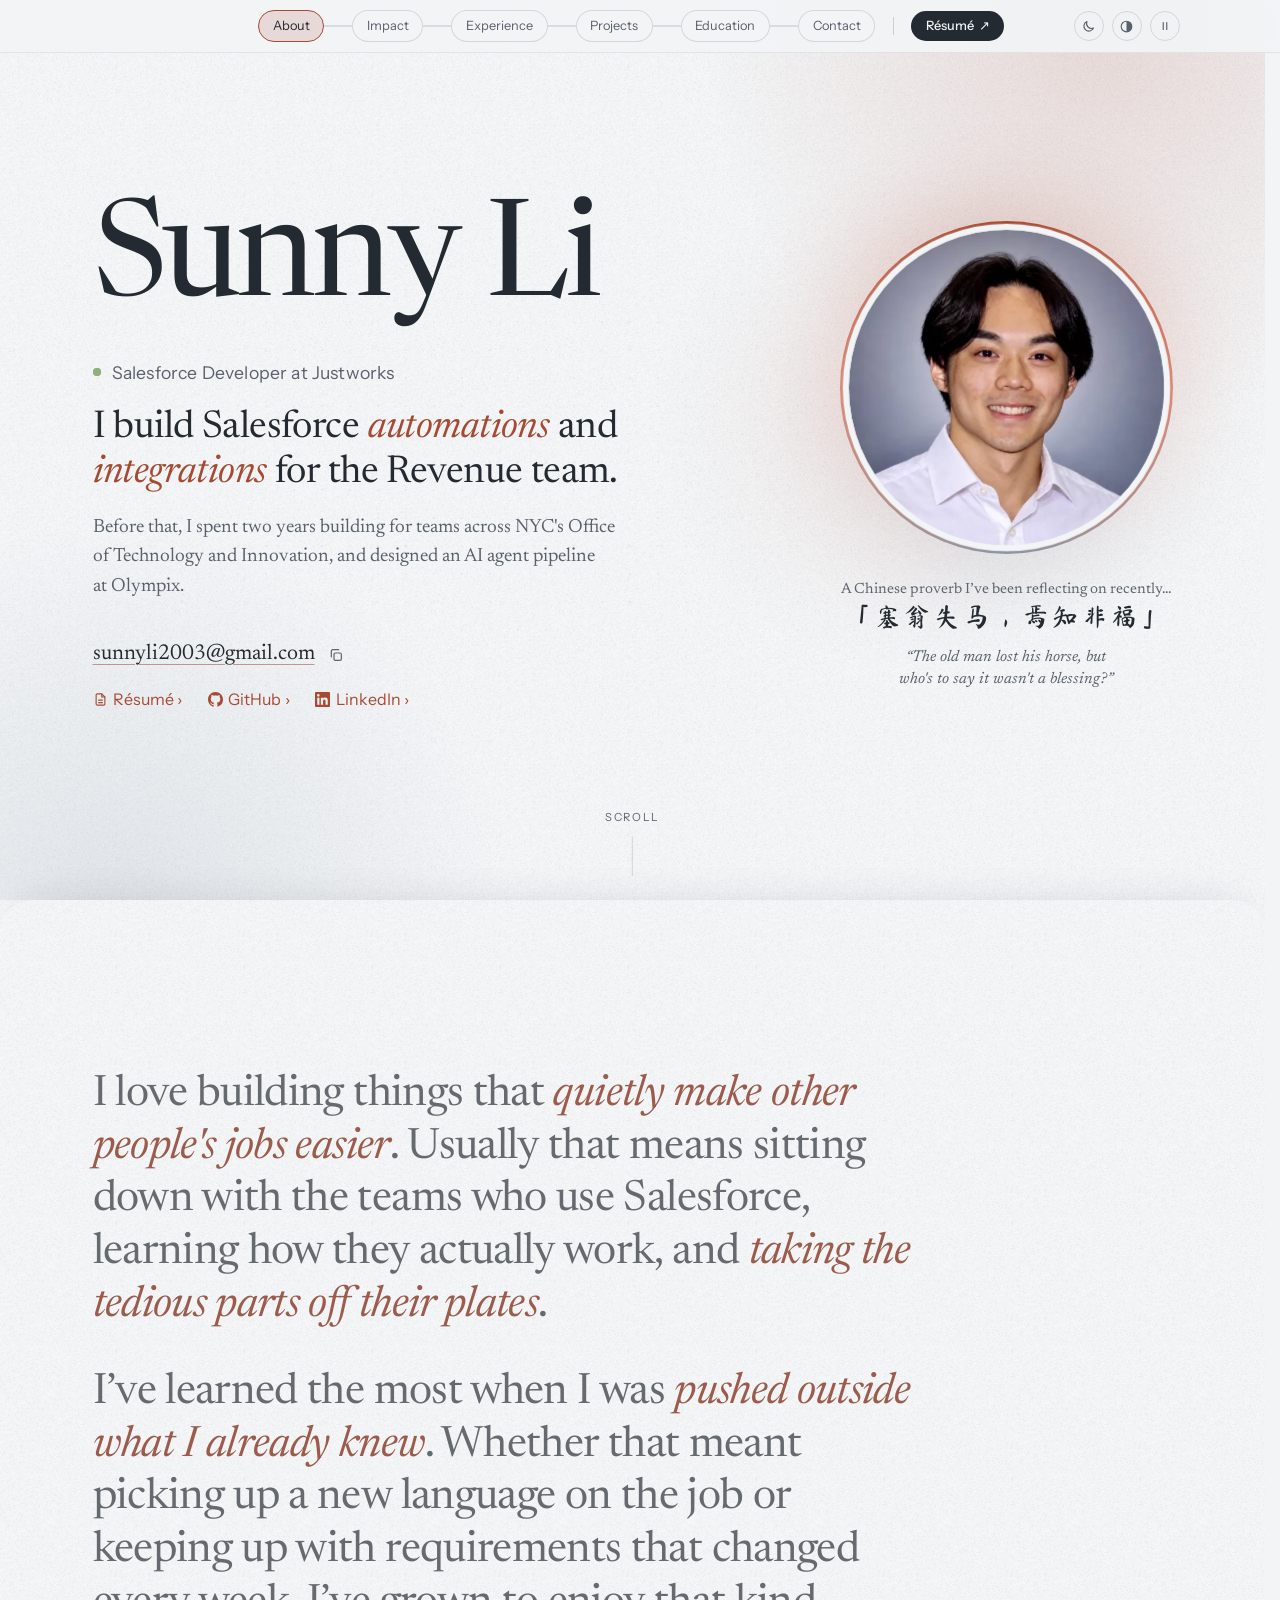
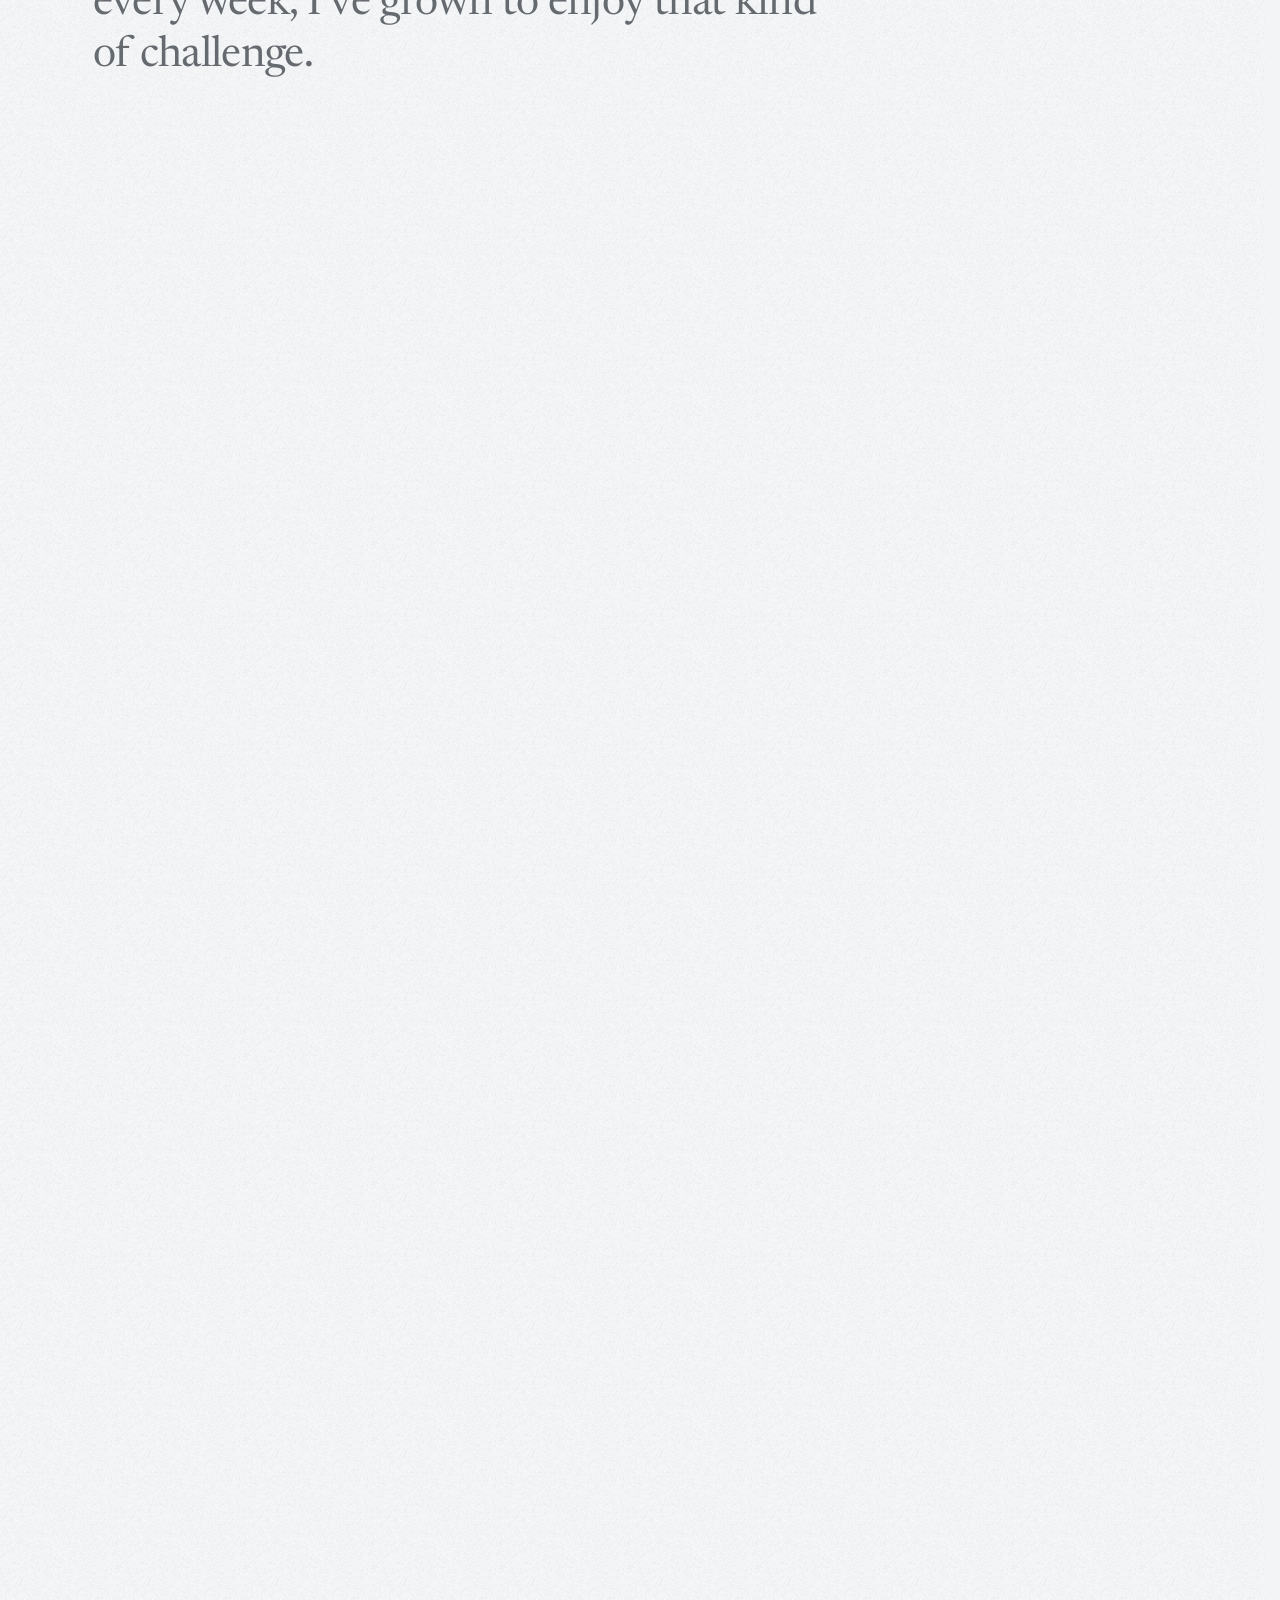
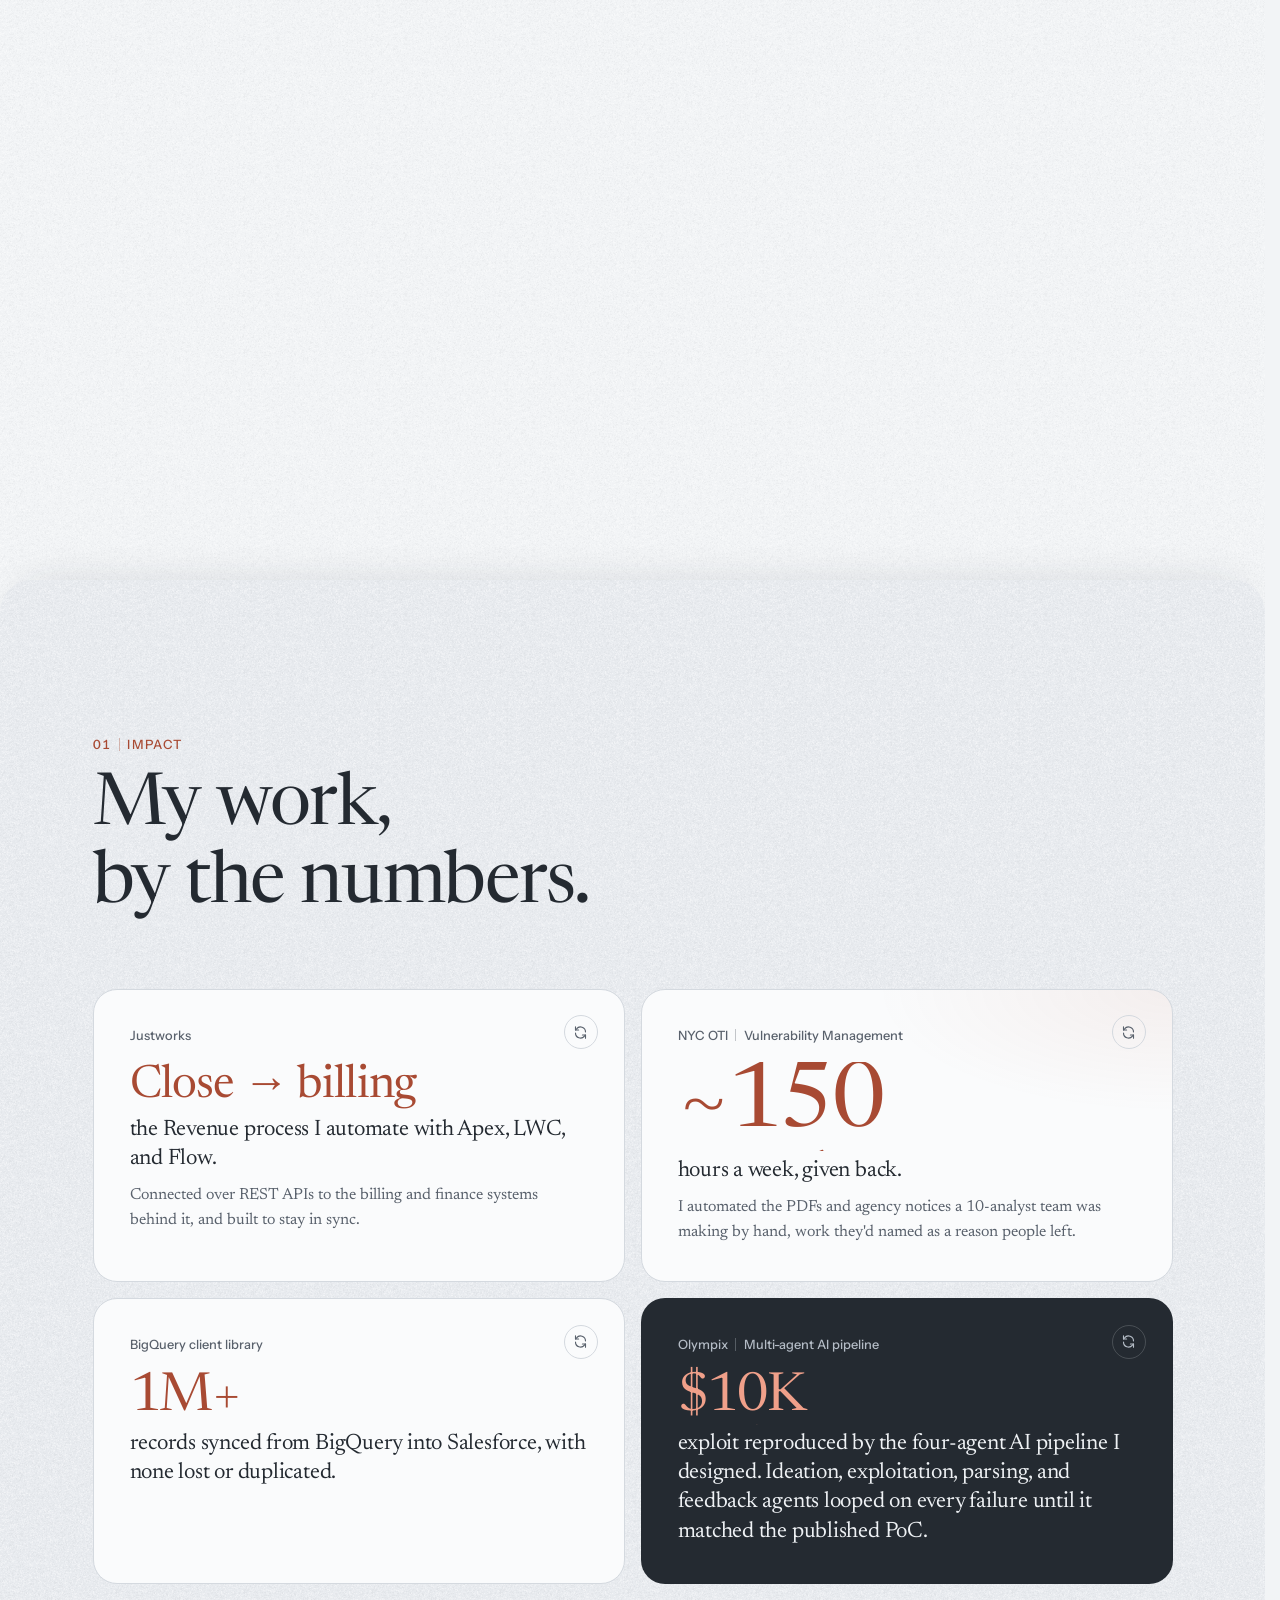
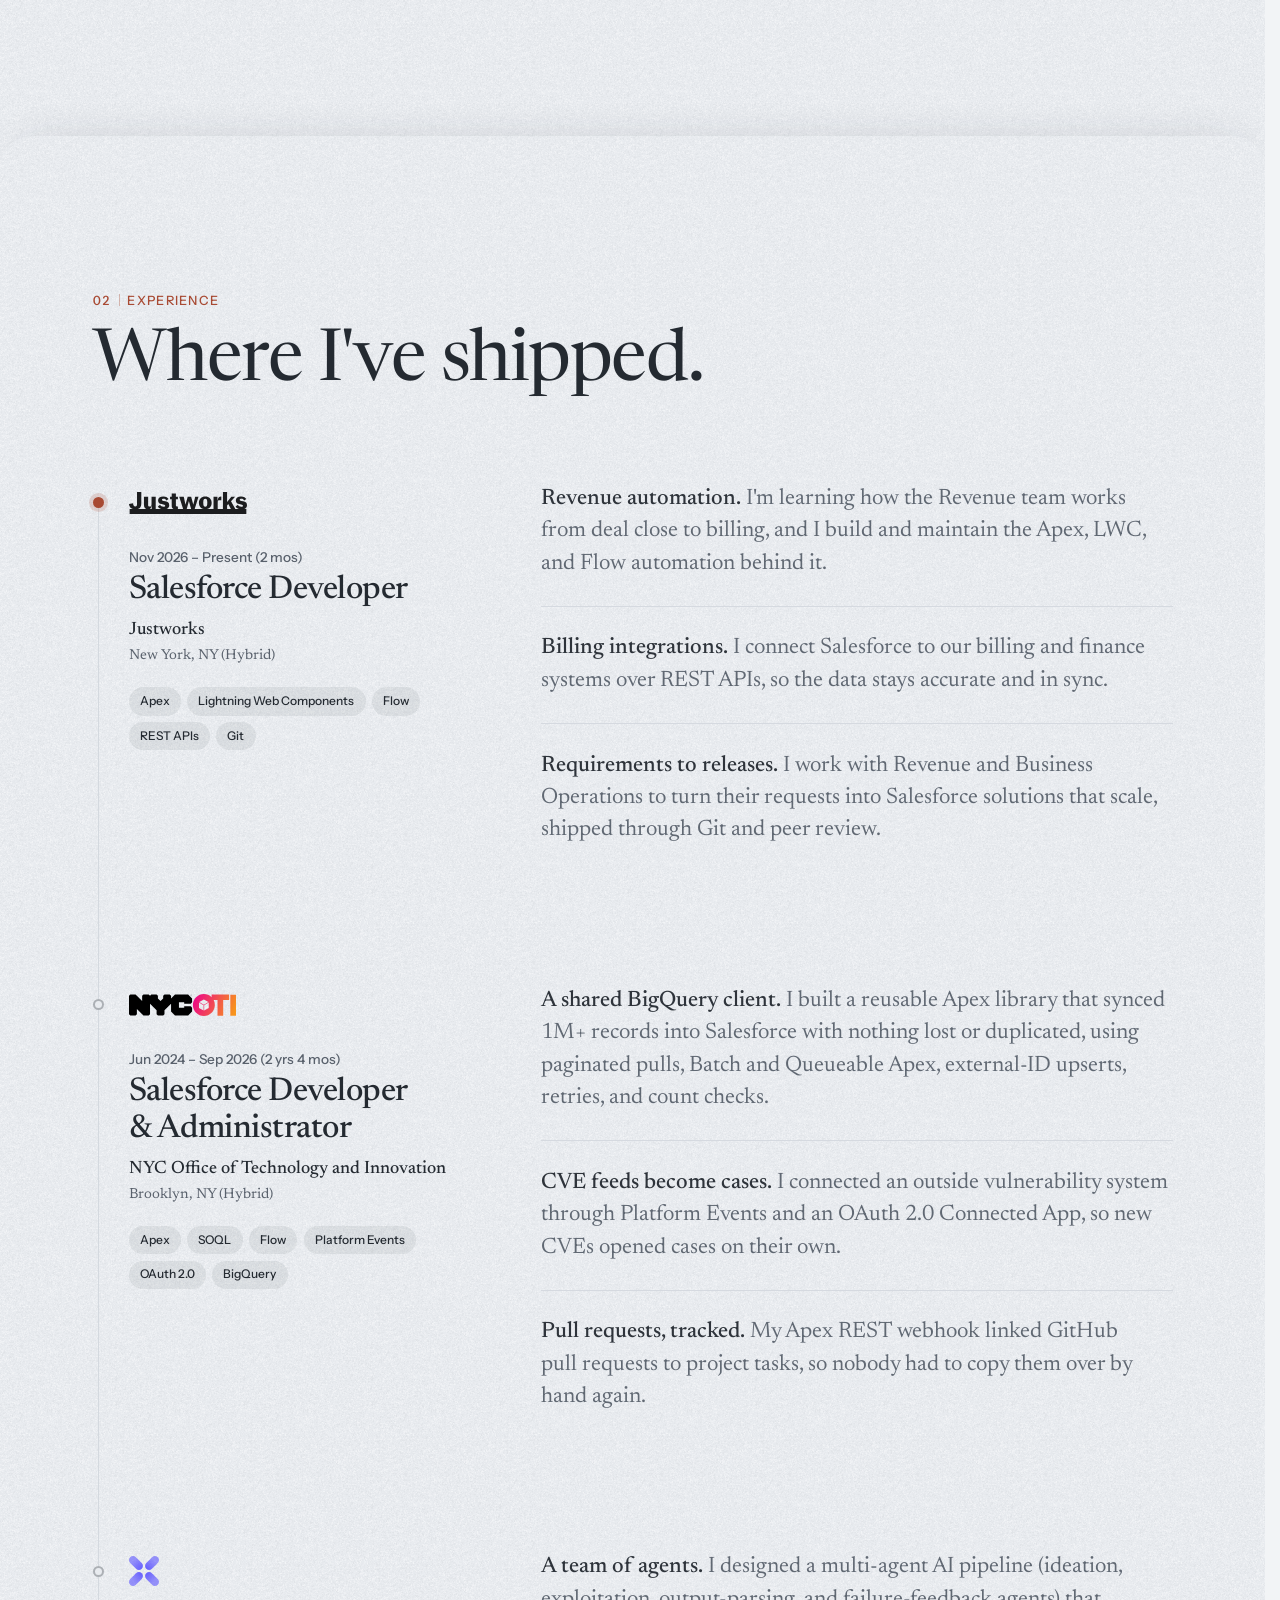
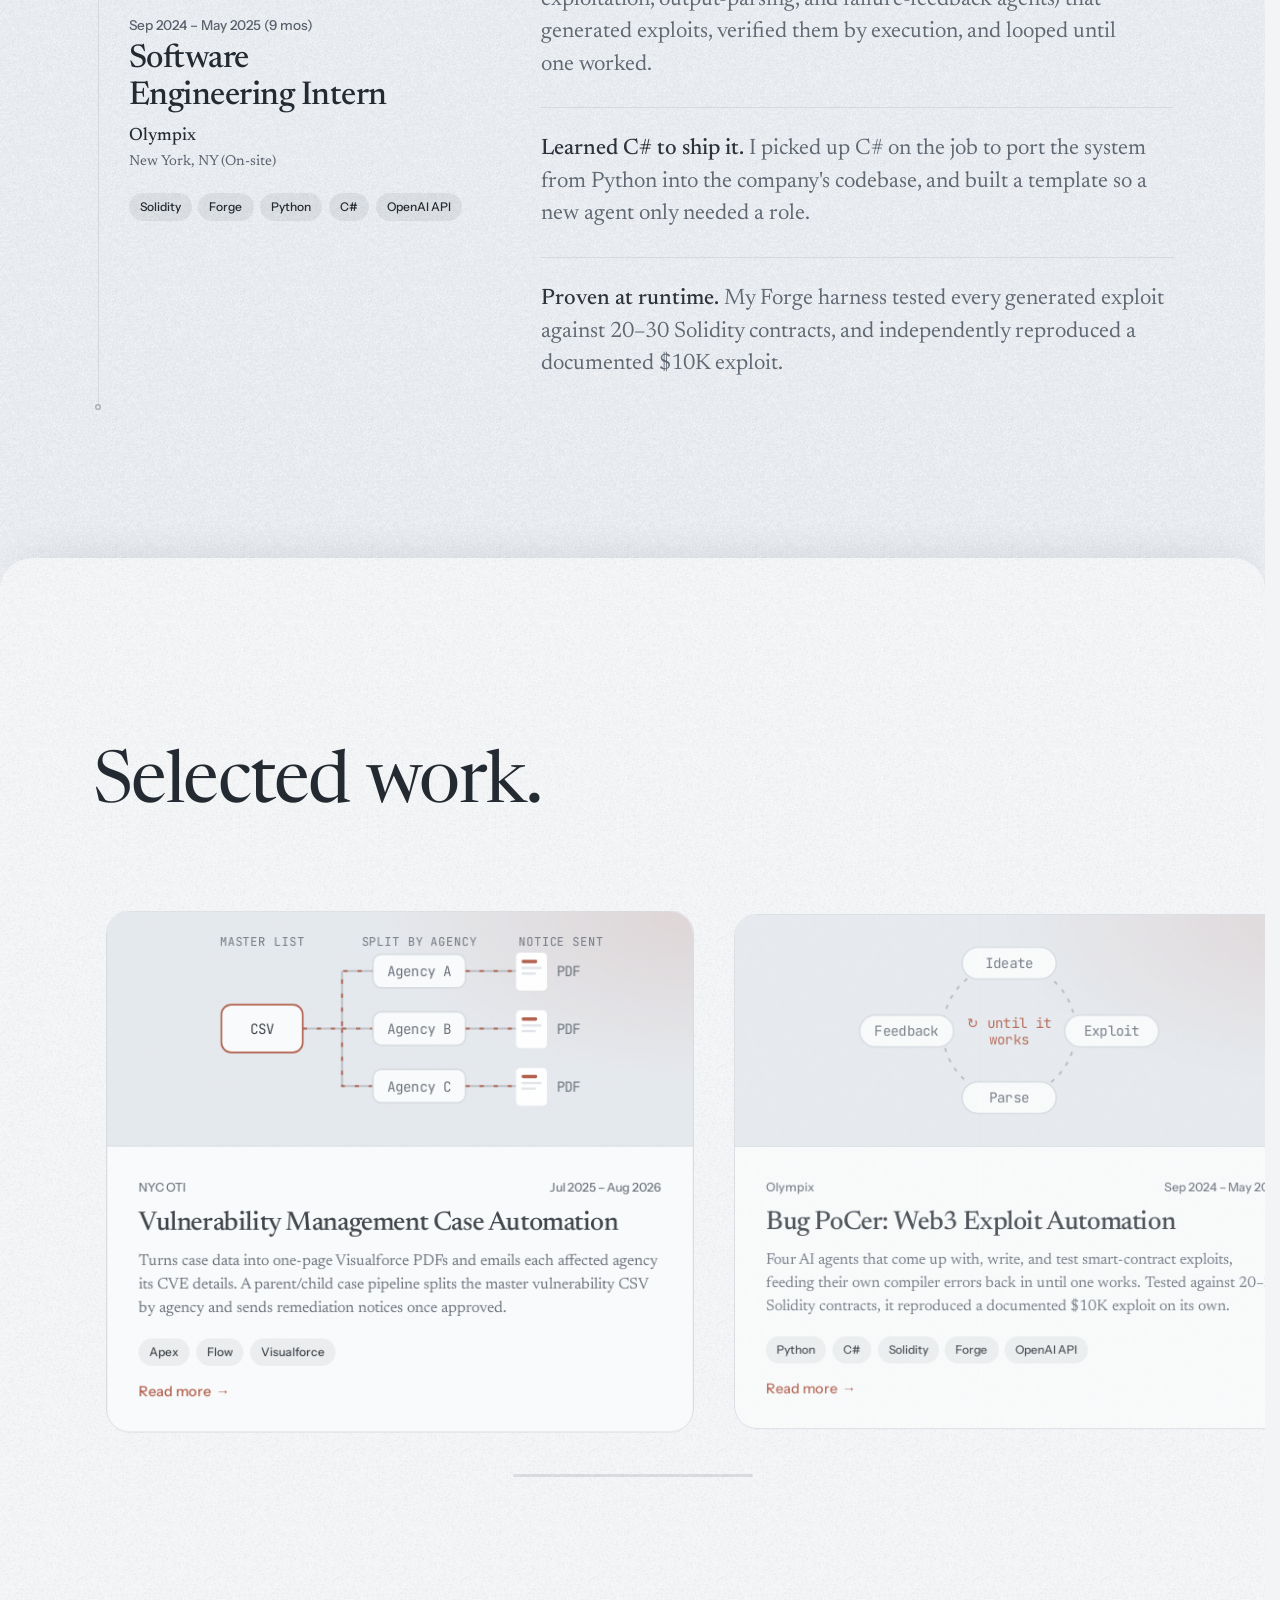
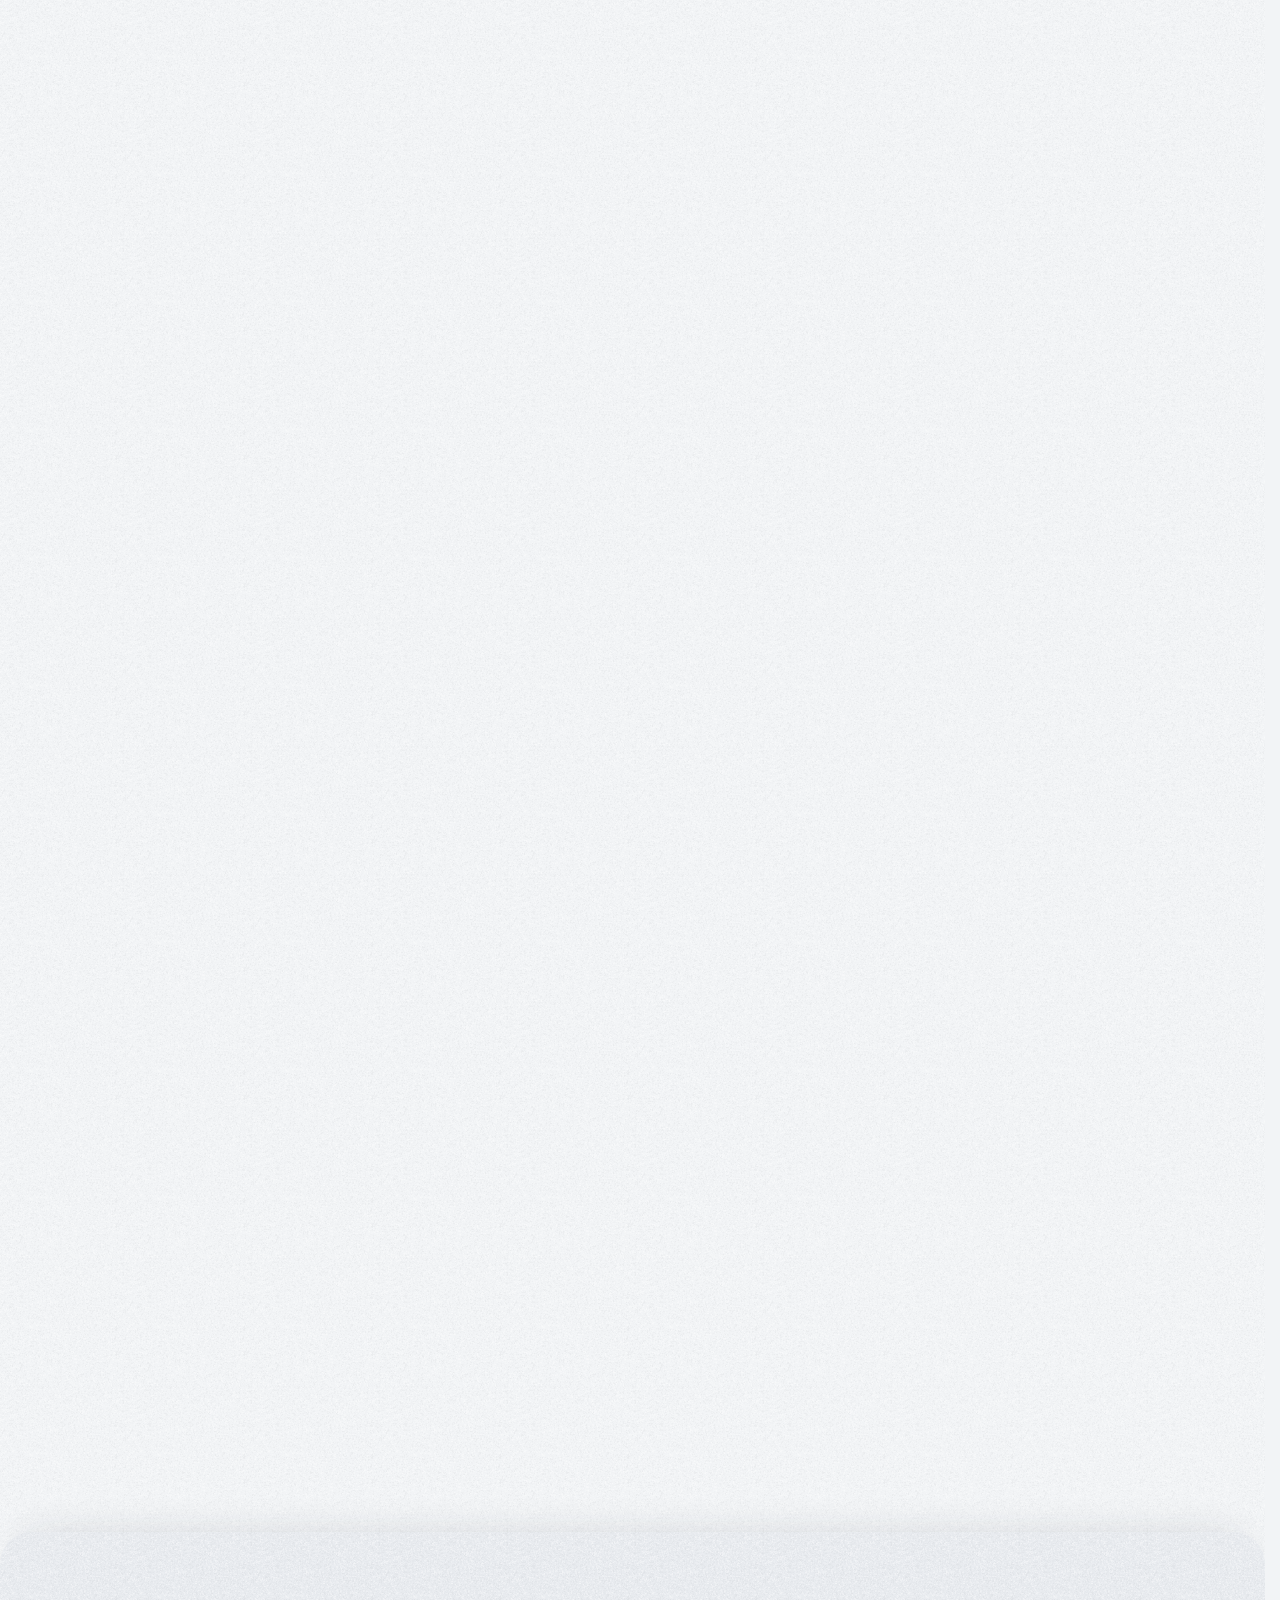
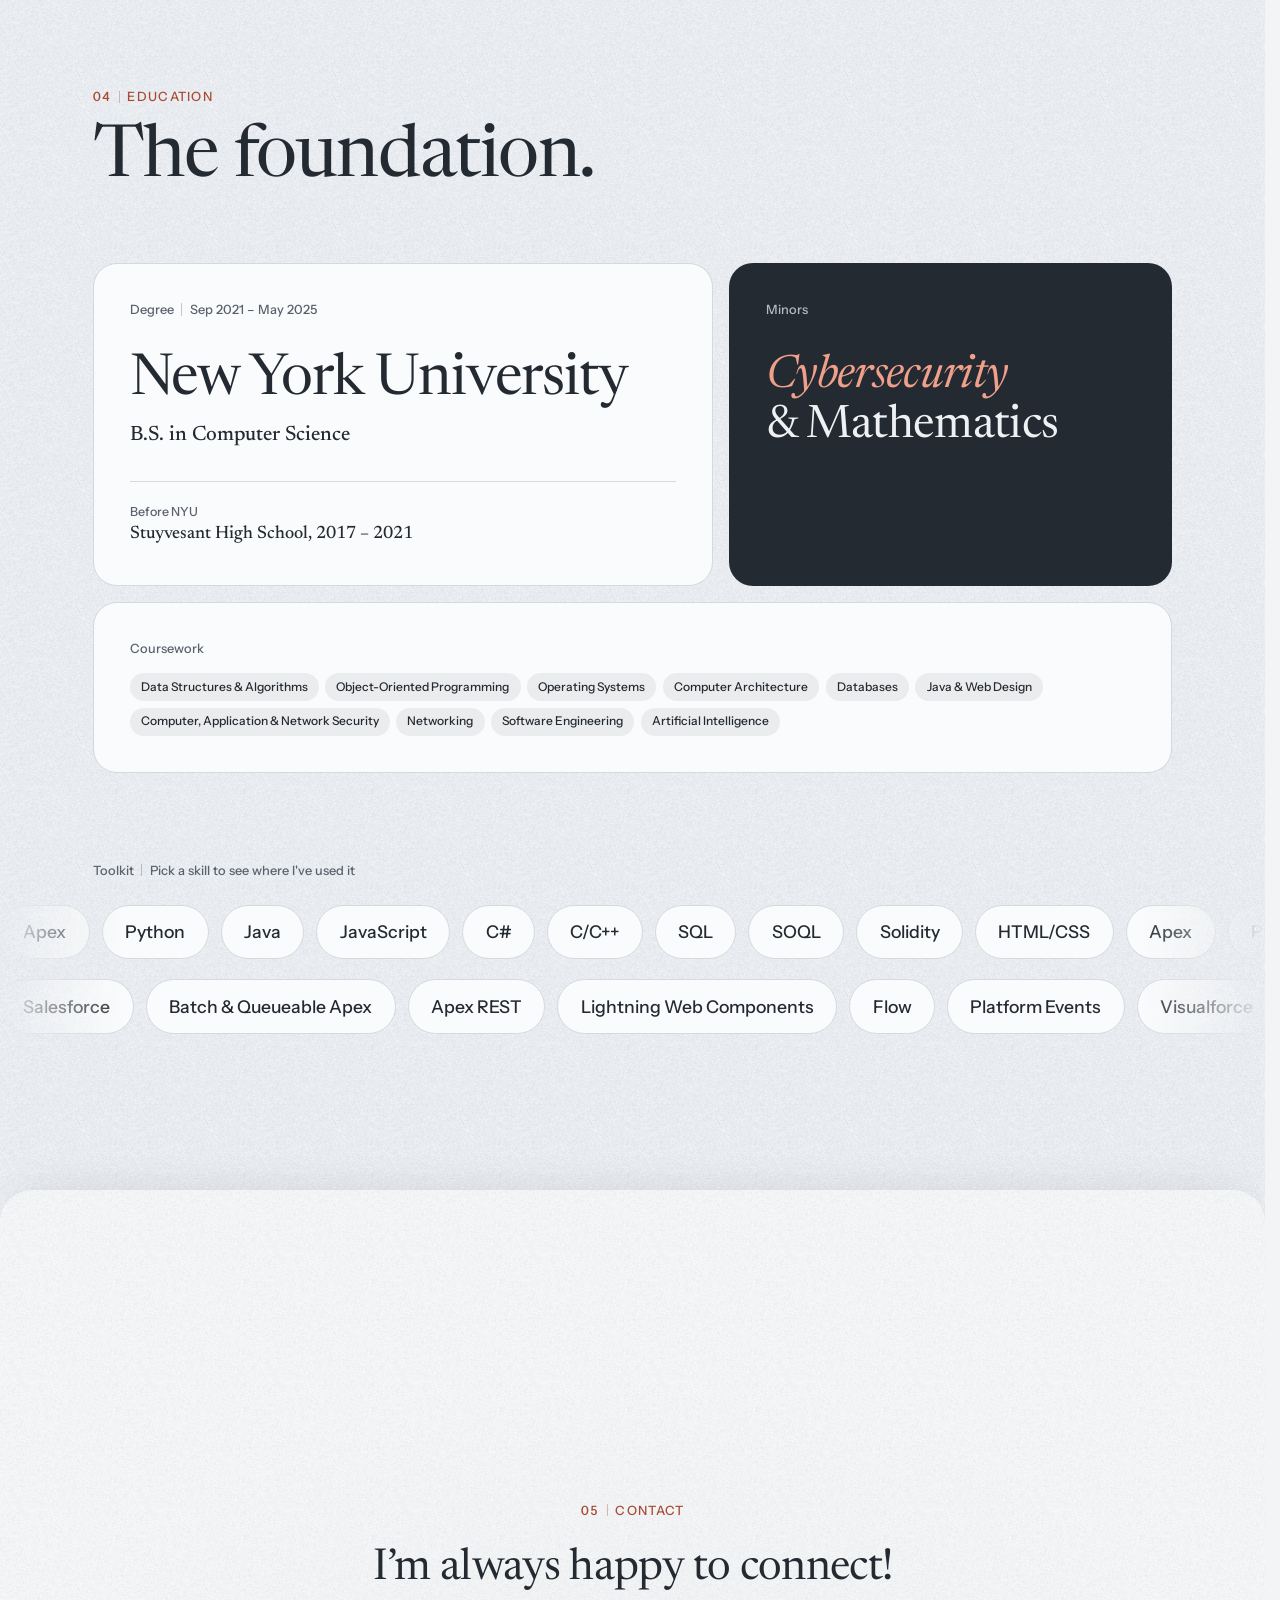
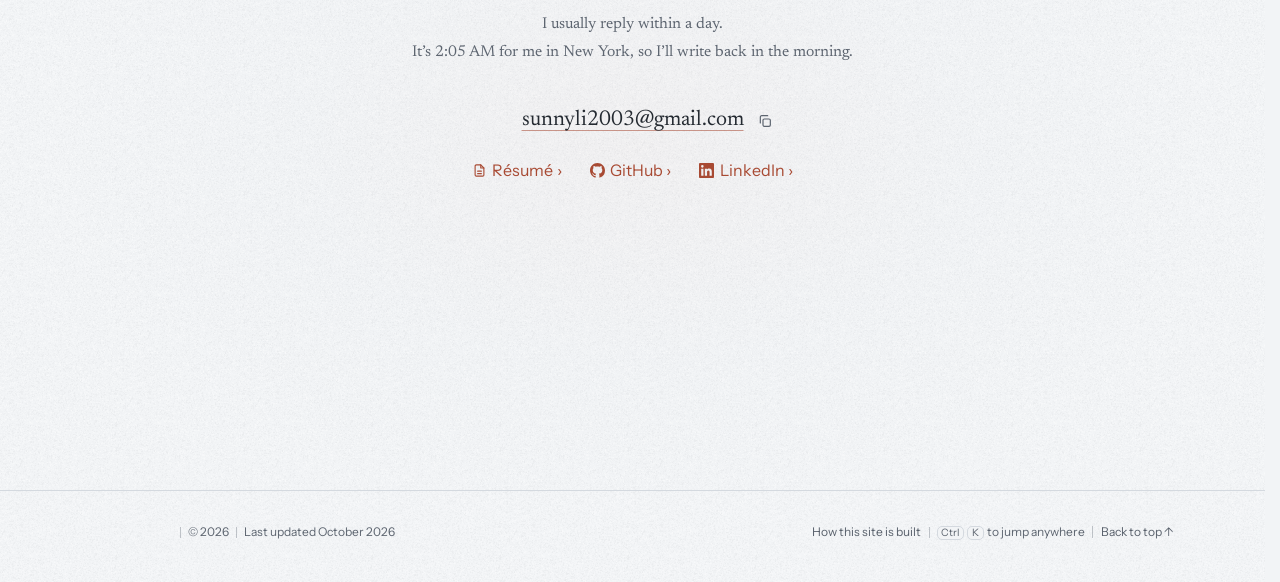
==== index.html @ 023e60c5 "Show my local time in Contact, paint every progress line as a dry-brush stroke, loop the swipeable p" ====
<!DOCTYPE html>
<html lang="en">
<head>
    <meta charset="UTF-8">
    <meta name="viewport" content="width=device-width, initial-scale=1.0, viewport-fit=cover">
    <title>Sunny Li — Salesforce Developer</title>
    <meta name="description" content="Sunny Li is a Salesforce Developer at Justworks in New York, building automations and integrations.">
    <link rel="canonical" href="https://sunnnnyli.github.io/">
    <meta property="og:type" content="website">
    <meta property="og:site_name" content="Sunny Li">
    <meta property="og:url" content="https://sunnnnyli.github.io/">
    <meta property="og:title" content="Sunny Li — Salesforce Developer">
    <meta property="og:description" content="I build Salesforce automations and integrations for the Revenue team at Justworks.">
    <meta property="og:image" content="https://sunnnnyli.github.io/assets/img/og-image.jpg">
    <meta property="og:image:width" content="1200">
    <meta property="og:image:height" content="630">
    <meta property="og:image:alt" content="Sunny Li, Salesforce Developer at Justworks">
    <meta name="twitter:card" content="summary_large_image">
    <meta name="theme-color" content="#1c1c1d">
    <script type="application/ld+json">
    {
        "@context": "https://schema.org",
        "@type": "Person",
        "name": "Sunny Li",
        "url": "https://sunnnnyli.github.io/",
        "image": "https://sunnnnyli.github.io/assets/img/profile.jpg",
        "jobTitle": "Salesforce Developer",
        "worksFor": { "@type": "Organization", "name": "Justworks", "url": "https://www.justworks.com" },
        "alumniOf": { "@type": "CollegeOrUniversity", "name": "New York University" },
        "email": "mailto:sunnyli2003@gmail.com",
        "sameAs": ["https://github.com/sunnnnyli", "https://www.linkedin.com/in/sunnyli2003"],
        "knowsAbout": ["Salesforce", "Apex", "Lightning Web Components", "Flow", "REST APIs", "Integrations"]
    }
    </script>
    <meta name="color-scheme" content="dark light">
    <link rel="icon" href="favicon.ico" sizes="32x32">
    <link rel="icon" href="assets/icons/favicon.svg" type="image/svg+xml" data-light="assets/icons/favicon-light.svg">
    <link rel="apple-touch-icon" href="apple-touch-icon.png">
    <link rel="manifest" href="site.webmanifest">
    <!-- The two fonts the first screen needs, fetched alongside the stylesheet instead of after it -->
    <link rel="preload" href="assets/fonts/newsreader-latin.woff2" as="font" type="font/woff2" crossorigin>
    <link rel="preload" href="assets/fonts/instrument-sans-latin.woff2" as="font" type="font/woff2" crossorigin>
    <!-- Runs before the first paint so the page never flashes the wrong theme. -->
    <script>
        // Theme: a saved choice wins, otherwise the visitor's system setting.
        (() => {
            let t = null;
            try { t = localStorage.getItem('theme'); } catch (e) {}
            if (t !== 'light' && t !== 'dark') t = matchMedia('(prefers-color-scheme: light)').matches ? 'light' : 'dark';
            document.documentElement.dataset.theme = t;
            document.querySelector('meta[name="color-scheme"]').content = t;
        })();
        // Contrast: a saved choice wins, otherwise the visitor's system setting.
        (() => {
            let c = null;
            try { c = localStorage.getItem('contrast'); } catch (e) {}
            if (c ? c === 'more' : matchMedia('(prefers-contrast: more)').matches) document.documentElement.classList.add('contrast');
        })();
        // Motion follows the visitor's OS setting unless they've picked otherwise with the nav toggle.
        (() => {
            let pref = null;
            try { pref = localStorage.getItem('motion'); } catch (e) {}
            const on = pref ? pref === 'on' : !matchMedia('(prefers-reduced-motion: reduce)').matches;
            if (on && 'IntersectionObserver' in window) {
                document.documentElement.classList.add('motion');
                // Back again in the same visit (from the résumé, say), the first screen is shown as it was left, without
                // its opening (see .again in styles.css). A reload plays it again.
                let again = false;
                try {
                    const nav = performance.getEntriesByType('navigation')[0];
                    again = sessionStorage.getItem('opened') === '1' && !(nav && nav.type === 'reload');
                } catch (e) {}
                if (again) {
                    document.documentElement.classList.add('again');
                } else {
                    // The first screen's text stays hidden until the script scrambles it to decode (see .intro in
                    // styles.css), or for three seconds at most, in case the script never runs
                    document.documentElement.classList.add('intro');
                    setTimeout(() => document.documentElement.classList.remove('intro'), 3000);
                }
            }
        })();
        // Lighter effects for the rest of the visit, once the portfolio has found this device struggling (see main.js)
        try { if (sessionStorage.getItem('lite') === '1') document.documentElement.classList.add('lite'); } catch (e) {}
    </script>
    <!-- Asks for the eased page transitions here, not only in styles.css: Chrome decides whether a page wants them before a stylesheet is always read (opened from disk, or on a busy machine), and then skips them -->
    <style>@view-transition { navigation: auto; types: page; }</style>
    <link rel="stylesheet" href="assets/css/styles.css">
    <script src="assets/js/ink.js" defer></script>
    <script src="assets/js/main.js" defer></script>
    <!-- Chrome and Edge start loading the résumé when a visitor hovers or presses a link to it, so it opens at once -->
    <script type="speculationrules">
        { "prerender": [{ "where": { "selector_matches": "a[href$='resume.html']" }, "eagerness": "moderate" }] }
    </script>
</head>
<body>
    <a class="skip-link" href="#main">Skip to content</a>
    <!-- What Safari on iPhone colors its top and bottom bars from (see .edge in styles.css) -->
    <div class="edge edge-top"></div>
    <div class="edge edge-bottom"></div>

    <header class="nav">
        <div class="container nav-inner">
            <!-- My signature, traced from a scan. The paths in the mask follow the pen, so with motion on it signs itself. -->
            <a class="nav-mark" href="#top"><span class="visually-hidden">Sunny Li</span>
                <svg class="sig" viewBox="0 0 611 263" aria-hidden="true">
                    <defs>
                        <mask id="sig-pen-top" maskUnits="userSpaceOnUse" x="0" y="0" width="611" height="263">
                            <path class="sig-pen" pathLength="1" d="m4 208l5 2 17-5 26-15 54-37 40-32 27-28 5 1 1-2 5-8 3-8 11-14 0-4 2-5 4-4 2 0 4-5 0-6 3-6 9-11 3-3 2 0 10-12-10 12 1 6-8 12-5 6-5 0-4 6-2 1-4 4-2 5 0 4-11 14-3 8-7 10 1 2-4 8-15 30-5 7-15 28-11 16-7 2 1 5-4 8-12 13 1-3-2-4 1-4 8-14 8-2-1-5 4-9-4 9 1 11-4 8 8 6 6 1 7-3 17-14 2 0 7-8 5-8-5 8-6 8 3 6 4 3 10-5 10-10 4 0 8-10-8 10 2 10 3 4 3 0 8-4 17-14 3 0 5 4-5 12 5-10-1-2 4 0 6-6 5-2-2 2 4 10 5 6 6 1 6-4 13-13 5-2 2-2-2 4 3 10-5 9 5-9-3-6 0-6 0 6 3 5 2 0 7-7 6-2-2 2 2 3-1 10 3 5 4 1 9-7 3 0 2-6 8-11-2-3 2 3-10 15 0 2 6 4 8-2 14-23-15 23 1 6-4 9 1 3-2 4-9 10-3-1-5 5-20 14-5 6-1 4 5 4 5 0 10-5 8-7 7-15-1-5 10-14 5 1 15-11 11-4"/>
                            <path class="sig-pen" pathLength="1" d="m468 167l4-5 19-14 8-4 7-2 52-59-6 6-8 12-22 24-18 19 0 3-2 4-46 48-1 5-15 13 15-14 9 0 20-11 16-4 10 2 10 8 16 8 11 2 30 0 6 2 5 4 17 2"/>
                            <path class="sig-pen" pathLength="1" d="m563 168l3 0 4 2 4-2"/>
                        </mask>
                    </defs>
                    <path class="sig-ink" mask="url(#sig-pen-top)" d="m237 3l-4 3-9 8-12 15-9 14-15 28-6 3 1 2-1 6-3 5-2 3-6 2 0 2-10 10-14 13-2 3-42 32-47 32-14 9-17 9-11 4-6 1-5-1-1 2 2 3 4 1 8-1 11-4 26-14 9-7 7-4 13-9 6-5 8-4 11-9 3-4 3-1 3-3 9-5 6-7 13-10 4-4 3-1 3-5 15-14 1-3 5-4-1 3-18 35-1 3-4 6-4 8-3 3-15 28-2 2-1-1 3-8-3-3-1 0-3 2-10 15-11 21-1 5 2 6 3 1 3-3 10-11 6 4 5 1 6-1 8-5 14-11 1 0 1 6 3 2 5 1 5-2 11-9 5-4 0 8 2 3 5 3 4-1 7-4 7-5 2-3 9-6 1 6-2 8 1 2 3 1 11-14 1-3 3-2 2 7 5 8 8 3 3-2 3-3 4-1 4-6 3-1 5-6 1 1-3 17 0 2 2 1 2 0 2-2 3-6 2-1 7-9 2 1-1 8 1 5 3 4 3 1 2 0 7-2 4-4 6 4 2 0 6-3-1 3-9 18-14 11-19 14-6 9 1 5 3 2 3 2 5-1 5-1 12-7 9-12 1-6 4-6 1-5 3-4 11-7 6-2 5-6 11-5-1-4-3 0-9 5-12 9-3 1-1 0 4-10 1-3 12-21 1-6-1-1-2-1-3 1-10 15-5 6-3 2-2 0-1-2 2-2 0-3 6-10-2-3-4 0-10 17-5 5-5 2-3-2 1-17-3-3-3 0-11 9 0-3 3-8-3-3-4 2-7 7-4 1-3 5-7 7-4 0-4-1-3-5-1-10-2-3-2-1-3 2-8 8-1-1-1-5-3-2-2 0-17 14-11 7-2 1-2-1 1-7 6-13-2-3-3-1-3 2-2 4-15 14-6 5-4 0-2-1 0-4 9-15-2-4-3-1-4 4-5 9-10 10-11 8-6 2-5 0-2-1-2-2 1-5 14-20 21-37 2-3 3-7 2-3 13-27 10-20 8-11 0-3 2 1 8-9 17-23 5-8 1-5 3-3 0-3 5-4 1-4-2-3zm-6 12l0 1 1 0zm-5 7l-5 3-1 3-6 7-1 5 7-6 5-7 1-5zm-14 18l-1 3 1-1zm-7 12l-4 7-1 3 3-3 3-6zm353 29l-4 0-9 10-30 38-16 12-10 6-13 9-10 8-2 3 1 2 1 1 2 0 3-2 1-3 5-2 1-2 8-4 6-6 4-2 3-3 1 0 1 2-37 39-20 19-7 10 0 2 2 2 1 0 3-1 18-12 3-1 2-2 16-7 10-4 10-2 6 2 3 1 2 4 8 5 13 6 14 1 24 1 6-1 4 2 1 3 2 1 9 3 11-1 3-1-1-2-3-1-3-1-5-2-4 0-5 1-1-2-8-3-31-3-16-3-11-7-8-7-9-2-12 1-20 9-7 4-5 2 12-14 2-1 6-7 4-3 3-4 2-2 3-5 7-5 21-27 16-16 4-2 3-5 8-10 7-12 4-3 0-3zm-15 20l1 1 0-1zm32 63l-4 1-7 0-2 2 0 2 10 7 1 0 3-3-2-3 3-2 0-3zm-457 23l-10 15 0 4 1 0 7-8zm197 41l-2 3-3 3-3 1-2 3-9 5-3 4-4 2-1 6 2 0 6 0 5-2 5-4 4-5 4-7 3-9z"/>
                </svg>
                <span class="nav-name" aria-hidden="true">Sunny Li</span>
            </a>
            <nav class="nav-links" id="nav-links" aria-label="Primary">
                <div class="nav-steps">
                    <span class="nav-track" aria-hidden="true"><span></span></span>
                    <ul>
                        <li style="--i:0"><a href="#top">About</a></li>
                        <li style="--i:1"><a href="#impact">Impact</a></li>
                        <li style="--i:2"><a href="#experience">Experience</a></li>
                        <li style="--i:3"><a href="#projects">Projects</a></li>
                        <li style="--i:4"><a href="#education">Education</a></li>
                        <li style="--i:5"><a href="#contact">Contact</a></li>
                    </ul>
                </div>
                <span class="nav-divider" aria-hidden="true"></span>
                <a class="nav-resume" href="resume.html">Résumé <span aria-hidden="true">↗</span></a>
            </nav>
            <div class="nav-right">
                <button class="theme-btn" type="button" aria-label="Switch theme" title="Switch theme">
                    <svg class="i-theme" viewBox="0 0 24 24" aria-hidden="true"><circle class="sun-core" cx="12" cy="12" r="4"/><path class="sun-rays" d="M12 2.5v2M12 19.5v2M4.6 4.6l1.4 1.4M18 18l1.4 1.4M2.5 12h2M19.5 12h2M4.6 19.4L6 18M18 6l1.4-1.4"/><path class="moon" d="M20 14.5A8 8 0 0 1 9.5 4a8 8 0 1 0 10.5 10.5z"/></svg>
                </button>
                <button class="contrast-btn" type="button" aria-pressed="false" title="More contrast">
                    <svg viewBox="0 0 24 24" aria-hidden="true"><circle cx="12" cy="12" r="8.5"/><path class="i-half" d="M12 3.5a8.5 8.5 0 0 1 0 17z"/></svg>
                    <span class="visually-hidden">More contrast</span>
                </button>
                <button class="motion-btn" type="button" aria-pressed="false" title="Reduce motion">
                    <svg class="i-pause" viewBox="0 0 24 24" aria-hidden="true"><path d="M9 6v12M15 6v12"/></svg>
                    <svg class="i-play" viewBox="0 0 24 24" aria-hidden="true"><path d="M8 5.5v13l10.5-6.5z"/></svg>
                    <span class="visually-hidden">Reduce motion</span>
                </button>
                <a class="pill pill-blue pill-sm nav-resume-sm" href="resume.html">Résumé</a>
                <button class="menu-btn" type="button" aria-label="Open menu" aria-expanded="false" aria-controls="nav-links"><span></span><span></span></button>
            </div>
        </div>
        <div class="nav-progress" aria-hidden="true"><span></span></div>
    </header>

    <main id="main">
        <!-- ============ Hero ============ -->
        <section class="hero" id="top" data-scene>
            <div class="hero-sticky">
                <div class="aurora" aria-hidden="true"><span></span><span></span><span></span></div>
                <div class="dot-grid" aria-hidden="true"></div>

                <div class="container hero-layout">
                    <div class="hero-copy">
                        <h1 class="hero-title" data-split>Sunny Li</h1>
                        <p class="hero-role load" style="--d:.38s"><span class="live-dot" aria-hidden="true"></span><span>Salesforce Developer at Justworks</span></p>
                        <p class="hero-sub load" style="--d:.48s">I build Salesforce <span class="grad-text">automations</span> and <span class="grad-text">integrations</span> for the Revenue team.</p>
                        <p class="hero-lede load" style="--d:.58s">Before that, I spent two years building for teams across NYC's Office of Technology and Innovation, and designed an AI agent pipeline at Olympix.</p>
                        <div class="hero-actions load" style="--d:.68s">
                            <span class="email-group">
                                <a class="email-link" href="mailto:sunnyli2003@gmail.com">sunnyli2003@gmail.com</a>
                                <button class="copy-btn" type="button" data-copy="sunnyli2003@gmail.com" aria-label="Copy email address" title="Copy email address">
                                    <svg class="i-copy" viewBox="0 0 24 24" aria-hidden="true"><rect x="9" y="9" width="11" height="11" rx="2"/><path d="M5 15V6a2 2 0 0 1 2-2h9"/></svg>
                                    <svg class="i-check" viewBox="0 0 24 24" aria-hidden="true"><path d="M5 12.5l4.5 4.5L19 7.5"/></svg>
                                    <span class="copy-label">Copy</span>
                                </button>
                                <span class="visually-hidden copy-status" aria-live="polite"></span>
                            </span>
                            <a class="link" href="resume.html"><svg class="lk-ic lk-stroke" viewBox="0 0 24 24" aria-hidden="true"><path d="M14 3H7a2 2 0 0 0-2 2v14a2 2 0 0 0 2 2h10a2 2 0 0 0 2-2V8z"/><path d="M14 3v5h5M9 13h6M9 17h6"/></svg><span class="lk-t">Résumé</span> <span class="chev" aria-hidden="true">›</span></a>
                            <a class="link" href="https://github.com/sunnnnyli" target="_blank" rel="noopener"><svg class="lk-ic" viewBox="0 0 16 16" aria-hidden="true"><path d="M8 0C3.58 0 0 3.58 0 8c0 3.54 2.29 6.53 5.47 7.59.4.07.55-.17.55-.38 0-.19-.01-.82-.01-1.49-2.01.37-2.53-.49-2.69-.94-.09-.23-.48-.94-.82-1.13-.28-.15-.68-.52-.01-.53.63-.01 1.08.58 1.23.82.72 1.21 1.87.87 2.33.66.07-.52.28-.87.51-1.07-1.78-.2-3.64-.89-3.64-3.95 0-.87.31-1.59.82-2.15-.08-.2-.36-1.02.08-2.12 0 0 .67-.21 2.2.82.64-.18 1.32-.27 2-.27.68 0 1.36.09 2 .27 1.53-1.04 2.2-.82 2.2-.82.44 1.1.16 1.92.08 2.12.51.56.82 1.27.82 2.15 0 3.07-1.87 3.75-3.65 3.95.29.25.54.73.54 1.48 0 1.07-.01 1.93-.01 2.2 0 .21.15.46.55.38A8.01 8.01 0 0 0 16 8c0-4.42-3.58-8-8-8z"/></svg><span class="lk-t">GitHub</span> <span class="chev" aria-hidden="true">›</span></a>
                            <a class="link" href="https://www.linkedin.com/in/sunnyli2003" target="_blank" rel="noopener"><svg class="lk-ic" viewBox="0 0 24 24" aria-hidden="true"><path d="M20.45 20.45h-3.55v-5.57c0-1.33-.03-3.04-1.85-3.04-1.85 0-2.14 1.45-2.14 2.94v5.67H9.35V9h3.41v1.56h.05c.48-.9 1.64-1.85 3.37-1.85 3.6 0 4.27 2.37 4.27 5.46v6.28zM5.34 7.43a2.06 2.06 0 1 1 0-4.13 2.06 2.06 0 0 1 0 4.13zM7.12 20.45H3.56V9h3.56v11.45zM22.22 0H1.77C.79 0 0 .77 0 1.73v20.54C0 23.23.79 24 1.77 24h20.45c.98 0 1.78-.77 1.78-1.73V1.73C24 .77 23.2 0 22.22 0z"/></svg><span class="lk-t">LinkedIn</span> <span class="chev" aria-hidden="true">›</span></a>
                        </div>
                    </div>

                    <div class="hero-photo-wrap">
                        <figure class="hero-photo">
                            <span class="photo-glow" aria-hidden="true"></span>
                            <span class="photo-coin">
                                <span class="photo-ring" aria-hidden="true"></span>
                                <span class="photo-inner">
                                    <!-- Phones show the photo at 84px, desktops at up to 336px; each picks the smallest file that stays sharp. -->
                                    <picture>
                                        <source type="image/webp"
                                                srcset="assets/img/profile-160.webp 160w, assets/img/profile-320.webp 320w, assets/img/profile-480.webp 480w, assets/img/profile.webp 640w"
                                                sizes="(max-width: 960px) 84px, (max-width: 1292px) 26vw, 336px">
                                        <img class="photo-img" src="assets/img/profile.jpg"
                                             srcset="assets/img/profile-160.jpg 160w, assets/img/profile-320.jpg 320w, assets/img/profile-480.jpg 480w, assets/img/profile.jpg 640w"
                                             sizes="(max-width: 960px) 84px, (max-width: 1292px) 26vw, 336px"
                                             alt="Portrait of Sunny Li" width="640" height="640" fetchpriority="high">
                                    </picture>
                                </span>
                            </span>
                        </figure>
                        <!-- A Chinese proverb I like, credited as one: a loss can turn out to be a blessing in disguise.
                             Hovering over the characters (or tapping them on a phone) shows the pinyin above each one. -->
                        <figure class="hero-quote load" style="--d:.85s">
                            <figcaption class="quote-lead">A Chinese proverb I’ve been reflecting on recently...</figcaption>
                            <blockquote>
                                <p class="quote-zh" lang="zh-Hans" tabindex="0"><span class="py-line" aria-hidden="true">sài wēng shī m<span class="caron">a</span>, yān zhī fēi fú</span>「<span class="zh-ch">塞<span class="py" aria-hidden="true">sài</span></span><span class="zh-ch">翁<span class="py" aria-hidden="true">wēng</span></span><span class="zh-ch">失<span class="py" aria-hidden="true">shī</span></span><span class="zh-ch">马<span class="py" aria-hidden="true">m<span class="caron">a</span></span></span>，<span class="zh-ch">焉<span class="py" aria-hidden="true">yān</span></span><span class="zh-ch">知<span class="py" aria-hidden="true">zhī</span></span><span class="zh-ch">非<span class="py" aria-hidden="true">fēi</span></span><span class="zh-ch">福<span class="py" aria-hidden="true">fú</span></span>」</p>
                                <p class="quote-en">“The old man lost his horse, but who's to say it wasn't a blessing?”</p>
                            </blockquote>
                        </figure>
                    </div>
                </div>

                <a class="scroll-cue" href="#story" aria-label="Scroll to continue">Scroll<i></i></a>
            </div>
        </section>

        <!-- ============ Story ============ -->
        <section class="story rise" id="story" data-scene aria-label="Introduction">
            <div class="story-sticky">
                <div class="container">
                    <div class="story-text" data-words>
                        <p>I love building things that <span class="hl">quietly make other people's jobs easier</span>.
                        Usually that means sitting down with the teams who use Salesforce, learning how they actually work,
                        and <span class="hl">taking the tedious parts off their plates</span>.</p>
                        <p>I’ve learned the most when I was <span class="hl">pushed outside what I already knew</span>. Whether that
                        meant picking up a new language on the job or keeping up with requirements that changed every week,
                        I’ve grown to enjoy that kind of challenge.</p>
                    </div>
                </div>
            </div>
        </section>

        <!-- ============ Impact ============ -->
        <section class="light section rise holds" id="impact" aria-labelledby="impact-title">
            <div class="hold">
                <div class="container">
                    <p class="eyebrow grad-text rv"><span class="eyebrow-num">01</span><span class="sep"><span class="visually-hidden">, </span></span>Impact</p>
                    <h2 class="headline rv" id="impact-title" style="--d:.08s">My work, <br>by the numbers.</h2>

                    <div class="bento">
                        <article class="tile tile-span2 spot rv-scale" data-turn>
                            <p class="tile-label">Justworks</p>
                            <div class="tile-faces">
                                <div class="tile-face">
                                    <p class="num num-phrase grad-text">Close → billing</p>
                                    <p class="unit">the Revenue process I automate with Apex, LWC, and Flow.</p>
                                    <p class="tile-copy">Connected over REST APIs to the billing and finance systems behind it, and built to stay in sync.</p>
                                </div>
                                <div class="tile-face tile-story">
                                    <p class="tile-story-kicker">How it adds up</p>
                                    <p class="tile-story-text">I work with the Revenue and Business Operations teams to turn how they really work into Salesforce automation, shipped through Git with every change peer-reviewed.</p>
                                </div>
                            </div>
                            <button class="tile-turn" type="button" aria-pressed="false"><svg viewBox="0 0 24 24" aria-hidden="true"><path d="M20 11a8 8 0 0 0-14.3-4.9L4 8"/><path d="M4 3v5h5"/><path d="M4 13a8 8 0 0 0 14.3 4.9L20 16"/><path d="M20 21v-5h-5"/></svg><span class="visually-hidden">How it adds up</span></button>
                        </article>
                        <article class="tile tile-xl spot rv-scale" style="--d:.08s" data-turn>
                            <p class="tile-label">NYC OTI<span class="sep"><span class="visually-hidden">, </span></span>Vulnerability Management</p>
                            <div class="tile-faces">
                                <div class="tile-face">
                                    <p class="num grad-text" data-count="150" data-prefix="~">~150</p>
                                    <p class="unit">hours a week, given back.</p>
                                    <p class="tile-copy">I automated the PDFs and agency notices a 10-analyst team was making by hand, work they'd named as a reason people left.</p>
                                </div>
                                <div class="tile-face tile-story">
                                    <p class="tile-story-kicker">How it adds up</p>
                                    <p class="tile-story-text">Each of the 10 analysts spent about 15 hours a week making PDF notices and emailing agencies by hand. Now each case does it on its own.</p>
                                </div>
                            </div>
                            <button class="tile-turn" type="button" aria-pressed="false"><svg viewBox="0 0 24 24" aria-hidden="true"><path d="M20 11a8 8 0 0 0-14.3-4.9L4 8"/><path d="M4 3v5h5"/><path d="M4 13a8 8 0 0 0 14.3 4.9L20 16"/><path d="M20 21v-5h-5"/></svg><span class="visually-hidden">How it adds up</span></button>
                        </article>
                        <article class="tile tile-span2 spot rv-scale" style="--d:.08s" data-turn>
                            <p class="tile-label">BigQuery client library</p>
                            <div class="tile-faces">
                                <div class="tile-face">
                                    <p class="num grad-text" data-count="1" data-suffix="M+">1M+</p>
                                    <p class="unit">records synced from BigQuery into Salesforce, with none lost or duplicated.</p>
                                </div>
                                <div class="tile-face tile-story">
                                    <p class="tile-story-kicker">How it adds up</p>
                                    <p class="tile-story-text">Paginated pulls, Batch and Queueable Apex, external-ID upserts, and error logging with retry, checked by a count at the end, so every record lands exactly once.</p>
                                </div>
                            </div>
                            <button class="tile-turn" type="button" aria-pressed="false"><svg viewBox="0 0 24 24" aria-hidden="true"><path d="M20 11a8 8 0 0 0-14.3-4.9L4 8"/><path d="M4 3v5h5"/><path d="M4 13a8 8 0 0 0 14.3 4.9L20 16"/><path d="M20 21v-5h-5"/></svg><span class="visually-hidden">How it adds up</span></button>
                        </article>
                        <article class="tile tile-span2 tile-dark spot rv-scale" style="--d:.16s" data-turn>
                            <p class="tile-label">Olympix<span class="sep"><span class="visually-hidden">, </span></span>Multi-agent AI pipeline</p>
                            <div class="tile-faces">
                                <div class="tile-face">
                                    <p class="num grad-text" data-count="10" data-prefix="$" data-suffix="K">$10K</p>
                                    <p class="unit">exploit reproduced by the four-agent AI pipeline I designed. Ideation, exploitation, parsing, and feedback agents looped on every failure until it matched the published PoC.</p>
                                </div>
                                <div class="tile-face tile-story">
                                    <p class="tile-story-kicker">How it adds up</p>
                                    <p class="tile-story-text">My harness ran each generated exploit against 20 to 30 Solidity contracts, and the pipeline independently reproduced a documented $10K exploit, matching its published PoC.</p>
                                </div>
                            </div>
                            <button class="tile-turn" type="button" aria-pressed="false"><svg viewBox="0 0 24 24" aria-hidden="true"><path d="M20 11a8 8 0 0 0-14.3-4.9L4 8"/><path d="M4 3v5h5"/><path d="M4 13a8 8 0 0 0 14.3 4.9L20 16"/><path d="M20 21v-5h-5"/></svg><span class="visually-hidden">How it adds up</span></button>
                        </article>
                    </div>
                </div>
            </div>
        </section>

        <!-- ============ Experience ============ -->
        <section class="light section rise holds" id="experience" aria-labelledby="experience-title">
            <div class="hold">
                <div class="container">
                    <p class="eyebrow grad-text rv"><span class="eyebrow-num">02</span><span class="sep"><span class="visually-hidden">, </span></span>Experience</p>
                    <h2 class="headline rv" id="experience-title" style="--d:.08s">Where I've shipped.</h2>

                    <div class="jobs">
                        <article class="job" id="job-justworks" data-name="Justworks" data-skills="Salesforce, Apex, Lightning Web Components, Flow, REST APIs, Git/GitHub">
                            <div class="job-side rv">
                                <div class="job-logo" aria-hidden="true"><img class="logo-light" src="assets/img/logos/justworks.svg" alt="" width="635" height="118" loading="lazy" decoding="async"><img class="logo-dark" src="assets/img/logos/justworks-dark.svg" alt="" width="635" height="118" loading="lazy" decoding="async"></div>
                                <p class="job-dates">Nov 2026 – Present</p>
                                <h3>Salesforce Developer</h3>
                                <p class="job-org">Justworks</p>
                                <p class="job-loc">New York, NY (Hybrid)</p>
                                <ul class="chips" aria-label="Technologies">
                                    <li>Apex</li><li>Lightning Web Components</li><li>Flow</li><li>REST APIs</li><li>Git</li>
                                </ul>
                            </div>
                            <ol class="feats">
                                <li><strong>Revenue automation.</strong> I'm learning how the Revenue team works from deal close to billing, and I build and maintain the Apex, LWC, and Flow automation behind it.</li>
                                <li><strong>Billing integrations.</strong> I connect Salesforce to our billing and finance systems over REST APIs, so the data stays accurate and in sync.</li>
                                <li><strong>Requirements to releases.</strong> I work with Revenue and Business Operations to turn their requests into Salesforce solutions that scale, shipped through Git and peer review.</li>
                            </ol>
                        </article>

                        <article class="job" id="job-oti" data-name="NYC OTI" data-skills="Salesforce, Apex, SOQL, Batch &amp; Queueable Apex, Apex REST, Flow, Platform Events, Visualforce, Named Credentials, OAuth 2.0, REST APIs, Git/GitHub">
                            <div class="job-side rv">
                                <div class="job-logo" aria-hidden="true"><img class="logo-light" src="assets/img/logos/nyc-oti.svg" alt="" width="1000" height="205" loading="lazy" decoding="async"><img class="logo-dark" src="assets/img/logos/nyc-oti-dark.svg" alt="" width="1000" height="205" loading="lazy" decoding="async"></div>
                                <p class="job-dates">Jun 2024 – Sep 2026</p>
                                <h3>Salesforce Developer &amp; Administrator</h3>
                                <p class="job-org">NYC Office of Technology and Innovation</p>
                                <p class="job-loc">Brooklyn, NY (Hybrid)</p>
                                <ul class="chips" aria-label="Technologies">
                                    <li>Apex</li><li>SOQL</li><li>Flow</li><li>Platform Events</li><li>OAuth 2.0</li><li>BigQuery</li>
                                </ul>
                            </div>
                            <ol class="feats">
                                <li><strong>A shared BigQuery client.</strong> I built a reusable Apex library that synced 1M+ records into Salesforce with nothing lost or duplicated, using paginated pulls, Batch and Queueable Apex, external-ID upserts, retries, and count checks.</li>
                                <li><strong>CVE feeds become cases.</strong> I connected an outside vulnerability system through Platform Events and an OAuth 2.0 Connected App, so new CVEs opened cases on their own.</li>
                                <li><strong>Pull requests, tracked.</strong> My Apex REST webhook linked GitHub pull requests to project tasks, so nobody had to copy them over by hand again.</li>
                            </ol>
                        </article>

                        <article class="job" id="job-olympix" data-name="Olympix" data-skills="Python, C#, Solidity, Forge (Foundry), OpenAI API">
                            <div class="job-side rv">
                                <div class="job-logo mark" aria-hidden="true"><img src="assets/img/logos/olympix.svg" alt="" width="60" height="60" loading="lazy" decoding="async"></div>
                                <p class="job-dates">Sep 2024 – May 2025</p>
                                <h3>Software Engineering Intern</h3>
                                <p class="job-org">Olympix</p>
                                <p class="job-loc">New York, NY (On-site)</p>
                                <ul class="chips" aria-label="Technologies">
                                    <li>Solidity</li><li>Forge</li><li>Python</li><li>C#</li><li>OpenAI API</li>
                                </ul>
                            </div>
                            <ol class="feats">
                                <li><strong>A team of agents.</strong> I designed a multi-agent AI pipeline (ideation, exploitation, output-parsing, and failure-feedback agents) that generated exploits, verified them by execution, and looped until one worked.</li>
                                <li><strong>Learned C# to ship it.</strong> I picked up C# on the job to port the system from Python into the company's codebase, and built a template so a new agent only needed a role.</li>
                                <li><strong>Proven at runtime.</strong> My Forge harness tested every generated exploit against 20–30 Solidity contracts, and independently reproduced a documented $10K exploit.</li>
                            </ol>
                        </article>
                        <p class="jobs-end">Where it started</p>
                    </div>
                </div>
            </div>
        </section>

        <!-- ============ Projects ============ -->
        <section class="dark rise" id="projects" aria-labelledby="projects-title">
            <div class="hold">
                <div class="container projects-head">
                    <p class="eyebrow grad-text rv"><span class="eyebrow-num">03</span><span class="sep"><span class="visually-hidden">, </span></span>Projects</p>
                    <h2 class="headline rv" id="projects-title" style="--d:.08s">Selected work.</h2>
                </div>

                <div class="gallery" data-scene>
                    <div class="gallery-sticky">
                        <div class="gallery-track">
                            <article class="card spot" id="project-vm" data-name="Vulnerability Management" data-skills="Salesforce, Apex, Flow, Visualforce, Excel">
                                <div class="card-art art-dg" aria-hidden="true">
                                    <svg viewBox="0 0 300 150" preserveAspectRatio="xMidYMid meet">
                                        <text data-step="1" class="dg-cap" x="45" y="16" text-anchor="middle">master list</text>
                                        <text data-step="2 4 6" class="dg-cap" x="157" y="16" text-anchor="middle">split by agency</text>
                                        <text data-step="3 5 7" class="dg-cap" x="258" y="16" text-anchor="middle">notice sent</text>
                                        <rect data-step="1" class="dg-box dg-hl" x="16" y="58" width="58" height="34" rx="7"/>
                                        <text data-step="1" class="dg-strong" x="45" y="79" text-anchor="middle">CSV</text>
                                        <path data-step="2 4 6" class="dg-line" d="M74 75 H102 M102 34 V116 M102 34 H124 M102 75 H124 M102 116 H124"/>
                                        <path data-step="2 4 6" class="dg-flow" d="M74 75 H102 V34 H124 M102 75 H124 M102 75 V116 H124"/>
                                        <rect data-step="2" class="dg-box" x="124" y="22" width="66" height="24" rx="6"/>
                                        <rect data-step="4" class="dg-box" x="124" y="63" width="66" height="24" rx="6"/>
                                        <rect data-step="6" class="dg-box" x="124" y="104" width="66" height="24" rx="6"/>
                                        <text data-step="2" class="dg-text" x="157" y="38" text-anchor="middle">Agency A</text>
                                        <text data-step="4" class="dg-text" x="157" y="79" text-anchor="middle">Agency B</text>
                                        <text data-step="6" class="dg-text" x="157" y="120" text-anchor="middle">Agency C</text>
                                        <path data-step="3 5 7" class="dg-line" d="M190 34 H226 M190 75 H226 M190 116 H226"/>
                                        <path data-step="3 5 7" class="dg-flow" d="M190 34 H226 M190 75 H226 M190 116 H226"/>
                                        <g class="dg-doc"><rect data-step="3" x="226" y="21" width="22" height="27" rx="3"/><rect data-step="5" x="226" y="62" width="22" height="27" rx="3"/><rect data-step="7" x="226" y="103" width="22" height="27" rx="3"/></g>
                                        <g class="dg-acc"><rect data-step="3" x="230" y="26" width="11" height="2.4" rx="1"/><rect data-step="5" x="230" y="67" width="11" height="2.4" rx="1"/><rect data-step="7" x="230" y="108" width="11" height="2.4" rx="1"/></g>
                                        <g class="dg-docline"><rect data-step="3" x="230" y="31" width="14" height="1.6"/><rect data-step="3" x="230" y="35" width="10" height="1.6"/><rect data-step="5" x="230" y="72" width="14" height="1.6"/><rect data-step="5" x="230" y="76" width="10" height="1.6"/><rect data-step="7" x="230" y="113" width="14" height="1.6"/><rect data-step="7" x="230" y="117" width="10" height="1.6"/></g>
                                        <text data-step="3" class="dg-text" x="255" y="38">PDF</text>
                                        <text data-step="5" class="dg-text" x="255" y="79">PDF</text>
                                        <text data-step="7" class="dg-text" x="255" y="120">PDF</text>
                                    </svg>
                                </div>
                                <div class="card-body">
                                    <p class="card-meta"><span>NYC OTI</span><span>Jul 2025 – Aug 2026</span></p>
                                    <h3>Vulnerability Management Case Automation</h3>
                                    <p>Turns case data into one-page Visualforce PDFs and emails each affected agency its CVE details. A parent/child case pipeline splits the master vulnerability CSV by agency and sends remediation notices once approved.</p>
                                    <ul class="chips" aria-label="Technologies"><li>Apex</li><li>Flow</li><li>Visualforce</li></ul>
                                    <button class="card-more" type="button" data-panel="panel-vm"><span class="lk-t">Read more</span> <span class="chev" aria-hidden="true">→</span></button>
                                </div>
                            </article>

                            <article class="card spot" id="project-pocer" data-name="Bug PoCer" data-skills="Python, C#, Solidity, Forge (Foundry), OpenAI API">
                                <div class="card-art art-dg" aria-hidden="true">
                                    <svg viewBox="0 0 300 150" preserveAspectRatio="xMidYMid meet">
                                        <circle data-step="1 2 3 4" class="dg-orbit" cx="150" cy="75" r="48" pathLength="304"/>
                                        <g data-step="1" class="dg-node" style="--i:0"><rect x="116" y="15" width="68" height="23" rx="11.5"/><text x="150" y="30" text-anchor="middle">Ideate</text></g>
                                        <g data-step="2" class="dg-node" style="--i:1"><rect x="190" y="64" width="68" height="23" rx="11.5"/><text x="224" y="79" text-anchor="middle">Exploit</text></g>
                                        <g data-step="3" class="dg-node" style="--i:2"><rect x="116" y="112" width="68" height="23" rx="11.5"/><text x="150" y="127" text-anchor="middle">Parse</text></g>
                                        <g data-step="4" class="dg-node" style="--i:3"><rect x="42" y="64" width="68" height="23" rx="11.5"/><text x="76" y="79" text-anchor="middle">Feedback</text></g>
                                        <text data-step="5" class="dg-center" x="150" y="73" text-anchor="middle">↻ until it</text>
                                        <text data-step="5" class="dg-center" x="150" y="85" text-anchor="middle">works</text>
                                    </svg>
                                </div>
                                <div class="card-body">
                                    <p class="card-meta"><span>Olympix</span><span>Sep 2024 – May 2025</span></p>
                                    <h3>Bug PoCer: Web3 Exploit Automation</h3>
                                    <p>Four AI agents that come up with, write, and test smart-contract exploits, feeding their own compiler errors back in until one works. Tested against 20–30 Solidity contracts, it reproduced a documented $10K exploit on its own.</p>
                                    <ul class="chips" aria-label="Technologies"><li>Python</li><li>C#</li><li>Solidity</li><li>Forge</li><li>OpenAI API</li></ul>
                                    <button class="card-more" type="button" data-panel="panel-pocer"><span class="lk-t">Read more</span> <span class="chev" aria-hidden="true">→</span></button>
                                </div>
                            </article>

                            <article class="card spot" id="project-journal" data-name="Journal Editorial System" data-skills="JavaScript, React, Jest, Flask, Heroku, REST APIs, Git/GitHub">
                                <div class="card-art art-dg" aria-hidden="true">
                                    <svg viewBox="0 0 300 150" preserveAspectRatio="xMidYMid meet">
                                        <text data-step="1" class="dg-cap" x="52" y="16" text-anchor="middle">backend</text>
                                        <text data-step="2 3 4" class="dg-cap" x="150" y="16" text-anchor="middle">viewer's role</text>
                                        <text data-step="5" class="dg-cap" x="250" y="16" text-anchor="middle">dashboard</text>
                                        <rect data-step="1" class="dg-box" x="16" y="52" width="72" height="46" rx="7"/>
                                        <text data-step="1" class="dg-strong" x="52" y="72" text-anchor="middle">Workflow</text>
                                        <text data-step="1" class="dg-text" x="52" y="86" text-anchor="middle">API</text>
                                        <path data-step="2 3 4" class="dg-line" d="M88 75 H110"/>
                                        <path data-step="2 3 4" class="dg-flow" d="M88 75 H110"/>
                                        <rect data-step="2 3 4" class="dg-box" x="110" y="28" width="80" height="94" rx="8"/>
                                        <g data-step="2" class="dg-node" style="--i:0"><rect x="120" y="38" width="60" height="20" rx="10"/><text x="150" y="52" text-anchor="middle">Editor</text></g>
                                        <g data-step="3" class="dg-node" style="--i:1"><rect x="120" y="65" width="60" height="20" rx="10"/><text x="150" y="79" text-anchor="middle">Author</text></g>
                                        <g data-step="4" class="dg-node" style="--i:2"><rect x="120" y="92" width="60" height="20" rx="10"/><text x="150" y="106" text-anchor="middle">Referee</text></g>
                                        <path data-step="5" class="dg-line" d="M190 75 H212"/>
                                        <path data-step="5" class="dg-flow" d="M190 75 H212"/>
                                        <rect data-step="5" class="dg-box" x="212" y="40" width="76" height="70" rx="7"/>
                                        <rect data-step="5" class="dg-pill dg-pill-on" x="222" y="52" width="56" height="12" rx="6"/>
                                        <rect data-step="5" class="dg-pill" x="222" y="69" width="56" height="12" rx="6"/>
                                        <rect data-step="5" class="dg-pill" x="222" y="86" width="40" height="12" rx="6"/>
                                    </svg>
                                </div>
                                <div class="card-body">
                                    <p class="card-meta"><span>NYU<span class="sep"><span class="visually-hidden">, </span></span>Team project</span><span>Jan – May 2025</span></p>
                                    <h3>Journal Editorial Management System</h3>
                                    <p>I built the dashboard for a team editorial platform, showing each editor, author, or referee only the actions their role allows. I also shipped the login and landing pages, tested with Jest and React Testing Library and deployed on Heroku.</p>
                                    <ul class="chips" aria-label="Technologies"><li>React</li><li>Jest</li><li>Axios</li><li>Flask API</li></ul>
                                    <button class="card-more" type="button" data-panel="panel-journal"><span class="lk-t">Read more</span> <span class="chev" aria-hidden="true">→</span></button>
                                </div>
                            </article>

                            <article class="card spot" id="project-earlier" data-name="Earlier work" data-skills="Java, C/C++, Python, SQL, Flask">
                                <div class="card-body">
                                    <p class="card-meta"><span>Archive</span><span>2022 – 2023</span></p>
                                    <h3>Earlier work</h3>
                                    <ul class="earlier">
                                        <li><span class="yr">2023</span><span><strong>NYU VIP RoboSub.</strong> <span>Navigation for an autonomous underwater vehicle.</span></span></li>
                                        <li><span class="yr">2023</span><span><strong>Office of the Mayor, MIS.</strong> <span>Imaged and deployed 90+ machines.</span></span></li>
                                        <li><span class="yr">2023</span><span><strong>CNCF security self-assessment.</strong> <span>With TAG-Security.</span></span></li>
                                        <li><span class="yr">2023</span><span><strong>Reference monitor.</strong> <span>Repy V2, tested against 500+ attacks.</span></span></li>
                                        <li><span class="yr">2023</span><span><strong>Java music player.</strong> <span>Thread-concurrent playback.</span></span></li>
                                        <li><span class="yr">2022</span><span><strong>E20 toolchain.</strong> <span>C++ assembler, simulator, and two-level cache.</span></span></li>
                                        <li><span class="yr">2022</span><span><strong>Airline reservations.</strong> <span>Flask and MySQL.</span></span></li>
                                        <li><span class="yr">2022</span><span><strong>Smart glasses.</strong> <span>Raspberry Pi color recognition.</span></span></li>
                                    </ul>
                                </div>
                            </article>
                        </div>
                        <div class="gallery-progress" aria-hidden="true"><span></span></div>
                    </div>
                    <div class="gallery-dots" role="group" aria-label="Projects"></div>
                </div>
            </div>
        </section>

        <!-- ============ Education ============ -->
        <section class="light section rise holds" id="education" aria-labelledby="education-title">
            <div class="hold">
                <div class="container">
                    <p class="eyebrow grad-text rv"><span class="eyebrow-num">04</span><span class="sep"><span class="visually-hidden">, </span></span>Education</p>
                    <h2 class="headline rv" id="education-title" style="--d:.08s">The foundation.</h2>

                    <div class="found">
                        <article class="tile spot rv-scale">
                            <p class="tile-label">Degree<span class="sep"><span class="visually-hidden">, </span></span>Sep 2021 – May 2025</p>
                            <p class="edu-school">New York University</p>
                            <p class="edu-degree">B.S. in Computer Science</p>
                            <dl class="edu-facts">
                                <div><dt>Before NYU</dt><dd>Stuyvesant High School, 2017 – 2021</dd></div>
                            </dl>
                        </article>
                        <article class="tile minor-tile spot rv-scale" style="--d:.1s">
                            <p class="tile-label">Minors</p>
                            <p class="minors"><span class="grad-text">Cybersecurity</span><br>&amp; Mathematics</p>
                        </article>
                        <article class="tile course-tile spot rv-scale">
                            <p class="tile-label">Coursework</p>
                            <ul class="chips course-chips" aria-label="Coursework">
                                <li>Data Structures &amp; Algorithms</li><li>Object-Oriented Programming</li><li>Operating Systems</li><li>Computer Architecture</li><li>Databases</li><li>Java &amp; Web Design</li><li>Computer, Application &amp; Network Security</li><li>Networking</li><li>Software Engineering</li><li>Artificial Intelligence</li>
                            </ul>
                        </article>
                    </div>
                </div>

                <div class="toolkit">
                    <p class="container toolkit-head rv">Toolkit<span class="toolkit-hint" hidden><span class="sep"><span class="visually-hidden">, </span></span>Pick a skill to see where I've used it</span></p>
                    <div class="marquee" style="--dur:40s">
                        <div class="marquee-track">
                            <ul aria-label="Languages">
                                <li>Apex</li><li>Python</li><li>Java</li><li>JavaScript</li><li>C#</li><li>C/C++</li><li>SQL</li><li>SOQL</li><li>Solidity</li><li>HTML/CSS</li>
                            </ul>
                        </div>
                    </div>
                    <div class="marquee rev" style="--dur:55s">
                        <div class="marquee-track">
                            <ul aria-label="Frameworks and tools">
                                <li>Salesforce</li><li>Batch &amp; Queueable Apex</li><li>Apex REST</li><li>Lightning Web Components</li><li>Flow</li><li>Platform Events</li><li>Visualforce</li><li>Named Credentials</li><li>OAuth 2.0</li><li>REST APIs</li><li>React</li><li>Jest</li><li>Flask</li><li>Heroku</li><li>Git/GitHub</li><li>Forge (Foundry)</li><li>OpenAI API</li><li>Excel</li>
                            </ul>
                        </div>
                    </div>
                    <div class="container skill-hits" aria-live="polite"></div>
                </div>
            </div>
        </section>

        <!-- ============ Contact ============ -->
        <section class="dark contact rise" id="contact" data-scene="enter" aria-labelledby="contact-title">
            <div class="contact-glow" aria-hidden="true"></div>
            <div class="container">
                <h2 class="eyebrow grad-text rv" id="contact-title"><span class="eyebrow-num">05</span><span class="sep"><span class="visually-hidden">, </span></span>Contact</h2>
                <p class="contact-sub rv">I’m always happy to connect!</p>
                <p class="reply-note rv" style="--d:.08s">I usually reply within a day.<span class="local-time" hidden></span></p>
                <div class="contact-actions rv" style="--d:.16s">
                    <span class="email-group">
                        <a class="email-link" href="mailto:sunnyli2003@gmail.com">sunnyli2003@gmail.com</a>
                        <button class="copy-btn" type="button" data-copy="sunnyli2003@gmail.com" aria-label="Copy email address" title="Copy email address">
                            <svg class="i-copy" viewBox="0 0 24 24" aria-hidden="true"><rect x="9" y="9" width="11" height="11" rx="2"/><path d="M5 15V6a2 2 0 0 1 2-2h9"/></svg>
                            <svg class="i-check" viewBox="0 0 24 24" aria-hidden="true"><path d="M5 12.5l4.5 4.5L19 7.5"/></svg>
                            <span class="copy-label">Copy</span>
                        </button>
                        <span class="visually-hidden copy-status" aria-live="polite"></span>
                    </span>
                    <a class="link" href="resume.html"><svg class="lk-ic lk-stroke" viewBox="0 0 24 24" aria-hidden="true"><path d="M14 3H7a2 2 0 0 0-2 2v14a2 2 0 0 0 2 2h10a2 2 0 0 0 2-2V8z"/><path d="M14 3v5h5M9 13h6M9 17h6"/></svg><span class="lk-t">Résumé</span> <span class="chev" aria-hidden="true">›</span></a>
                    <a class="link" href="https://github.com/sunnnnyli" target="_blank" rel="noopener"><svg class="lk-ic" viewBox="0 0 16 16" aria-hidden="true"><path d="M8 0C3.58 0 0 3.58 0 8c0 3.54 2.29 6.53 5.47 7.59.4.07.55-.17.55-.38 0-.19-.01-.82-.01-1.49-2.01.37-2.53-.49-2.69-.94-.09-.23-.48-.94-.82-1.13-.28-.15-.68-.52-.01-.53.63-.01 1.08.58 1.23.82.72 1.21 1.87.87 2.33.66.07-.52.28-.87.51-1.07-1.78-.2-3.64-.89-3.64-3.95 0-.87.31-1.59.82-2.15-.08-.2-.36-1.02.08-2.12 0 0 .67-.21 2.2.82.64-.18 1.32-.27 2-.27.68 0 1.36.09 2 .27 1.53-1.04 2.2-.82 2.2-.82.44 1.1.16 1.92.08 2.12.51.56.82 1.27.82 2.15 0 3.07-1.87 3.75-3.65 3.95.29.25.54.73.54 1.48 0 1.07-.01 1.93-.01 2.2 0 .21.15.46.55.38A8.01 8.01 0 0 0 16 8c0-4.42-3.58-8-8-8z"/></svg><span class="lk-t">GitHub</span> <span class="chev" aria-hidden="true">›</span></a>
                    <a class="link" href="https://www.linkedin.com/in/sunnyli2003" target="_blank" rel="noopener"><svg class="lk-ic" viewBox="0 0 24 24" aria-hidden="true"><path d="M20.45 20.45h-3.55v-5.57c0-1.33-.03-3.04-1.85-3.04-1.85 0-2.14 1.45-2.14 2.94v5.67H9.35V9h3.41v1.56h.05c.48-.9 1.64-1.85 3.37-1.85 3.6 0 4.27 2.37 4.27 5.46v6.28zM5.34 7.43a2.06 2.06 0 1 1 0-4.13 2.06 2.06 0 0 1 0 4.13zM7.12 20.45H3.56V9h3.56v11.45zM22.22 0H1.77C.79 0 0 .77 0 1.73v20.54C0 23.23.79 24 1.77 24h20.45c.98 0 1.78-.77 1.78-1.73V1.73C24 .77 23.2 0 22.22 0z"/></svg><span class="lk-t">LinkedIn</span> <span class="chev" aria-hidden="true">›</span></a>
                </div>
            </div>
        </section>
    </main>

    <footer class="footer">
        <div class="container footer-inner">
            <p class="footer-side">
                <span class="footer-name"><span class="visually-hidden">Sunny Li</span>
                    <svg class="sig" viewBox="0 0 611 263" aria-hidden="true">
                        <defs>
                            <mask id="sig-pen-foot" maskUnits="userSpaceOnUse" x="0" y="0" width="611" height="263">
                                <path class="sig-pen" pathLength="1" d="m4 208l5 2 17-5 26-15 54-37 40-32 27-28 5 1 1-2 5-8 3-8 11-14 0-4 2-5 4-4 2 0 4-5 0-6 3-6 9-11 3-3 2 0 10-12-10 12 1 6-8 12-5 6-5 0-4 6-2 1-4 4-2 5 0 4-11 14-3 8-7 10 1 2-4 8-15 30-5 7-15 28-11 16-7 2 1 5-4 8-12 13 1-3-2-4 1-4 8-14 8-2-1-5 4-9-4 9 1 11-4 8 8 6 6 1 7-3 17-14 2 0 7-8 5-8-5 8-6 8 3 6 4 3 10-5 10-10 4 0 8-10-8 10 2 10 3 4 3 0 8-4 17-14 3 0 5 4-5 12 5-10-1-2 4 0 6-6 5-2-2 2 4 10 5 6 6 1 6-4 13-13 5-2 2-2-2 4 3 10-5 9 5-9-3-6 0-6 0 6 3 5 2 0 7-7 6-2-2 2 2 3-1 10 3 5 4 1 9-7 3 0 2-6 8-11-2-3 2 3-10 15 0 2 6 4 8-2 14-23-15 23 1 6-4 9 1 3-2 4-9 10-3-1-5 5-20 14-5 6-1 4 5 4 5 0 10-5 8-7 7-15-1-5 10-14 5 1 15-11 11-4"/>
                                <path class="sig-pen" pathLength="1" d="m468 167l4-5 19-14 8-4 7-2 52-59-6 6-8 12-22 24-18 19 0 3-2 4-46 48-1 5-15 13 15-14 9 0 20-11 16-4 10 2 10 8 16 8 11 2 30 0 6 2 5 4 17 2"/>
                                <path class="sig-pen" pathLength="1" d="m563 168l3 0 4 2 4-2"/>
                            </mask>
                        </defs>
                        <path class="sig-ink" mask="url(#sig-pen-foot)" d="m237 3l-4 3-9 8-12 15-9 14-15 28-6 3 1 2-1 6-3 5-2 3-6 2 0 2-10 10-14 13-2 3-42 32-47 32-14 9-17 9-11 4-6 1-5-1-1 2 2 3 4 1 8-1 11-4 26-14 9-7 7-4 13-9 6-5 8-4 11-9 3-4 3-1 3-3 9-5 6-7 13-10 4-4 3-1 3-5 15-14 1-3 5-4-1 3-18 35-1 3-4 6-4 8-3 3-15 28-2 2-1-1 3-8-3-3-1 0-3 2-10 15-11 21-1 5 2 6 3 1 3-3 10-11 6 4 5 1 6-1 8-5 14-11 1 0 1 6 3 2 5 1 5-2 11-9 5-4 0 8 2 3 5 3 4-1 7-4 7-5 2-3 9-6 1 6-2 8 1 2 3 1 11-14 1-3 3-2 2 7 5 8 8 3 3-2 3-3 4-1 4-6 3-1 5-6 1 1-3 17 0 2 2 1 2 0 2-2 3-6 2-1 7-9 2 1-1 8 1 5 3 4 3 1 2 0 7-2 4-4 6 4 2 0 6-3-1 3-9 18-14 11-19 14-6 9 1 5 3 2 3 2 5-1 5-1 12-7 9-12 1-6 4-6 1-5 3-4 11-7 6-2 5-6 11-5-1-4-3 0-9 5-12 9-3 1-1 0 4-10 1-3 12-21 1-6-1-1-2-1-3 1-10 15-5 6-3 2-2 0-1-2 2-2 0-3 6-10-2-3-4 0-10 17-5 5-5 2-3-2 1-17-3-3-3 0-11 9 0-3 3-8-3-3-4 2-7 7-4 1-3 5-7 7-4 0-4-1-3-5-1-10-2-3-2-1-3 2-8 8-1-1-1-5-3-2-2 0-17 14-11 7-2 1-2-1 1-7 6-13-2-3-3-1-3 2-2 4-15 14-6 5-4 0-2-1 0-4 9-15-2-4-3-1-4 4-5 9-10 10-11 8-6 2-5 0-2-1-2-2 1-5 14-20 21-37 2-3 3-7 2-3 13-27 10-20 8-11 0-3 2 1 8-9 17-23 5-8 1-5 3-3 0-3 5-4 1-4-2-3zm-6 12l0 1 1 0zm-5 7l-5 3-1 3-6 7-1 5 7-6 5-7 1-5zm-14 18l-1 3 1-1zm-7 12l-4 7-1 3 3-3 3-6zm353 29l-4 0-9 10-30 38-16 12-10 6-13 9-10 8-2 3 1 2 1 1 2 0 3-2 1-3 5-2 1-2 8-4 6-6 4-2 3-3 1 0 1 2-37 39-20 19-7 10 0 2 2 2 1 0 3-1 18-12 3-1 2-2 16-7 10-4 10-2 6 2 3 1 2 4 8 5 13 6 14 1 24 1 6-1 4 2 1 3 2 1 9 3 11-1 3-1-1-2-3-1-3-1-5-2-4 0-5 1-1-2-8-3-31-3-16-3-11-7-8-7-9-2-12 1-20 9-7 4-5 2 12-14 2-1 6-7 4-3 3-4 2-2 3-5 7-5 21-27 16-16 4-2 3-5 8-10 7-12 4-3 0-3zm-15 20l1 1 0-1zm32 63l-4 1-7 0-2 2 0 2 10 7 1 0 3-3-2-3 3-2 0-3zm-457 23l-10 15 0 4 1 0 7-8zm197 41l-2 3-3 3-3 1-2 3-9 5-3 4-4 2-1 6 2 0 6 0 5-2 5-4 4-5 4-7 3-9z"/>
                    </svg>
                </span><span class="sep"><span class="visually-hidden">, </span></span>
                <span>© <span id="year">2026</span></span><span class="sep"><span class="visually-hidden">, </span></span>
                <span class="footer-meta">Last updated <span id="updated">October 2026</span></span>
            </p>
            <p class="footer-side footer-actions">
                <button class="footer-link" type="button" data-panel="panel-colophon"><span class="lk-t">How this site is built</span></button><span class="sep"><span class="visually-hidden">, </span></span>
                <span class="footer-kbd" hidden><kbd class="kbd-mod">Ctrl</kbd> <kbd>K</kbd> to jump anywhere<span class="sep"><span class="visually-hidden">, </span></span></span>
                <a href="#top"><span class="lk-t">Back to top</span> ↑</a>
            </p>
        </div>
    </footer>

    <a class="to-top" href="#top" aria-label="Back to top">
        <svg class="to-top-ring" viewBox="0 0 46 46" aria-hidden="true"><circle cx="23" cy="23" r="21.75" pathLength="1"/></svg>
        <svg viewBox="0 0 24 24" aria-hidden="true"><path d="M12 19V5M5.5 11.5L12 5l6.5 6.5"/></svg>
    </a>

    <dialog class="panel" id="panel-vm" aria-labelledby="panel-vm-title">
        <div class="panel-inner">
            <div class="panel-top">
                <p class="panel-meta">NYC OTI<span class="sep"><span class="visually-hidden">, </span></span>Jul 2025 – Aug 2026</p>
                <div class="panel-tools">
                    <button class="panel-link" type="button"><svg class="i-link" viewBox="0 0 24 24" aria-hidden="true"><path d="M10 13.5a4 4 0 0 0 5.7.3l3-3a4 4 0 0 0-5.7-5.6l-1.3 1.3"/><path d="M14 10.5a4 4 0 0 0-5.7-.3l-3 3a4 4 0 0 0 5.7 5.6l1.3-1.3"/></svg><svg class="i-check" viewBox="0 0 24 24" aria-hidden="true"><path d="M5 12.5l4.5 4.5L19 7.5"/></svg><span class="panel-link-label">Copy link</span></button>
                    <button class="panel-close" type="button" aria-label="Close" autofocus>
                        <svg viewBox="0 0 24 24" aria-hidden="true"><path d="M6 6l12 12M18 6L6 18"/></svg>
                    </button>
                </div>
            </div>
            <span class="visually-hidden panel-status" role="status"></span>
            <h2 id="panel-vm-title">Vulnerability Management Case Automation</h2>
                <h3>The problem</h3>
                <p>Each of the 10 analysts on the vulnerability management team spent about 15 hours a week making PDF notices and emailing agencies by hand. The team named that work as one of the reasons people left.</p>
                <h3>What I built</h3>
                <p>Apex and Flow automation that turns case data into a one-page Visualforce PDF, attaches it to the case, and emails each affected agency its CVE details. Alongside it, a parent/child case pipeline that splits the master vulnerability CSV into agency-scoped files, attaches each one to its child case when the parent is approved, and sends remediation notices to the people who need them.</p>
                <h3>The result</h3>
                <p>About 150 hours a week given back across the team, roughly 15 per analyst.</p>
            <ul class="chips" aria-label="Technologies"><li>Apex</li><li>Flow</li><li>Visualforce</li><li>Salesforce</li></ul>
        </div>
    </dialog>

    <dialog class="panel" id="panel-pocer" aria-labelledby="panel-pocer-title">
        <div class="panel-inner">
            <div class="panel-top">
                <p class="panel-meta">Olympix<span class="sep"><span class="visually-hidden">, </span></span>Sep 2024 – May 2025</p>
                <div class="panel-tools">
                    <button class="panel-link" type="button"><svg class="i-link" viewBox="0 0 24 24" aria-hidden="true"><path d="M10 13.5a4 4 0 0 0 5.7.3l3-3a4 4 0 0 0-5.7-5.6l-1.3 1.3"/><path d="M14 10.5a4 4 0 0 0-5.7-.3l-3 3a4 4 0 0 0 5.7 5.6l1.3-1.3"/></svg><svg class="i-check" viewBox="0 0 24 24" aria-hidden="true"><path d="M5 12.5l4.5 4.5L19 7.5"/></svg><span class="panel-link-label">Copy link</span></button>
                    <button class="panel-close" type="button" aria-label="Close" autofocus>
                        <svg viewBox="0 0 24 24" aria-hidden="true"><path d="M6 6l12 12M18 6L6 18"/></svg>
                    </button>
                </div>
            </div>
            <span class="visually-hidden panel-status" role="status"></span>
            <h2 id="panel-pocer-title">Bug PoCer: Web3 Exploit Automation</h2>
                <h3>The goal</h3>
                <p>Automate the slow, manual part of smart-contract audits: writing a working proof-of-concept exploit for a suspected bug.</p>
                <h3>What I built</h3>
                <p>A multi-agent AI pipeline I designed, with ideation, exploitation, output-parsing, and failure-feedback agents run by a status-driven orchestration loop. When an attempt failed, compiler errors and static-analyzer output were fed back into the next one. I learned C# on the job to port the system from Python into the company's codebase, and built an agent template so a new agent only needed a role. A Forge harness tested every generated exploit at runtime against a corpus of 20–30 Solidity contracts.</p>
                <h3>The result</h3>
                <p>The pipeline independently reproduced a documented exploit behind a $10K loss, confirmed against the published proof of concept.</p>
            <ul class="chips" aria-label="Technologies"><li>Python</li><li>C#</li><li>Solidity</li><li>Forge</li><li>OpenAI API</li></ul>
        </div>
    </dialog>

    <dialog class="panel" id="panel-journal" aria-labelledby="panel-journal-title">
        <div class="panel-inner">
            <div class="panel-top">
                <p class="panel-meta">NYU<span class="sep"><span class="visually-hidden">, </span></span>Team project<span class="sep"><span class="visually-hidden">, </span></span>Jan – May 2025</p>
                <div class="panel-tools">
                    <button class="panel-link" type="button"><svg class="i-link" viewBox="0 0 24 24" aria-hidden="true"><path d="M10 13.5a4 4 0 0 0 5.7.3l3-3a4 4 0 0 0-5.7-5.6l-1.3 1.3"/><path d="M14 10.5a4 4 0 0 0-5.7-.3l-3 3a4 4 0 0 0 5.7 5.6l1.3-1.3"/></svg><svg class="i-check" viewBox="0 0 24 24" aria-hidden="true"><path d="M5 12.5l4.5 4.5L19 7.5"/></svg><span class="panel-link-label">Copy link</span></button>
                    <button class="panel-close" type="button" aria-label="Close" autofocus>
                        <svg viewBox="0 0 24 24" aria-hidden="true"><path d="M6 6l12 12M18 6L6 18"/></svg>
                    </button>
                </div>
            </div>
            <span class="visually-hidden panel-status" role="status"></span>
            <h2 id="panel-journal-title">Journal Editorial Management System</h2>
                <h3>The project</h3>
                <p>A collaborative editorial platform for managing manuscripts through review, built as a team at NYU.</p>
                <h3>What I built</h3>
                <p>The dashboard: it fetches each manuscript's valid actions from the backend workflow API, shows only the ones the viewer's role (editor, author, or referee) allows, and sends transitions through an Axios client with inline error handling. I also built the login flow and landing page, with Jest and React Testing Library component tests, shipped through a branch-and-merge workflow to a deployed Heroku app.</p>
            <ul class="chips" aria-label="Technologies"><li>React</li><li>Jest</li><li>React Testing Library</li><li>Axios</li><li>Flask API</li><li>Heroku</li></ul>
        </div>
    </dialog>

    <dialog class="panel" id="panel-colophon" aria-labelledby="panel-colophon-title">
        <div class="panel-inner">
            <div class="panel-top">
                <p class="panel-meta">About this site</p>
                <div class="panel-tools">
                    <button class="panel-link" type="button"><svg class="i-link" viewBox="0 0 24 24" aria-hidden="true"><path d="M10 13.5a4 4 0 0 0 5.7.3l3-3a4 4 0 0 0-5.7-5.6l-1.3 1.3"/><path d="M14 10.5a4 4 0 0 0-5.7-.3l-3 3a4 4 0 0 0 5.7 5.6l1.3-1.3"/></svg><svg class="i-check" viewBox="0 0 24 24" aria-hidden="true"><path d="M5 12.5l4.5 4.5L19 7.5"/></svg><span class="panel-link-label">Copy link</span></button>
                    <button class="panel-close" type="button" aria-label="Close" autofocus>
                        <svg viewBox="0 0 24 24" aria-hidden="true"><path d="M6 6l12 12M18 6L6 18"/></svg>
                    </button>
                </div>
            </div>
            <span class="visually-hidden panel-status" role="status"></span>
            <h2 id="panel-colophon-title">How this site is built</h2>
                <h3>By hand</h3>
                <p>Plain HTML, CSS, and JavaScript that I write myself: no framework, no build step, and no trackers. GitHub Pages serves it straight from the repository.</p>
                <h3>Type</h3>
                <p>Newsreader for reading, Instrument Sans for labels, and JetBrains Mono for the diagrams. The proverb is set in Ma Shan Zheng, cut down to just the characters it needs, so it loads in a blink.</p>
                <h3>Motion</h3>
                <p>Scroll effects run on the browser's own scroll-driven animations where it has them, and page and theme changes use view transitions. All of it follows your reduced-motion setting, and the pause button in the top bar turns it off.</p>
                <h3>For everyone</h3>
                <p>Contrast follows your system too, with a button for more. Everything works from the keyboard (Ctrl+K, or ⌘K on a Mac, jumps anywhere), and the site keeps a copy of itself so it opens fast and still works offline.</p>
                <h3>Checked on every update</h3>
                <p>Each update runs automatic checks for broken links and for Lighthouse's accessibility, best practices, and SEO scores. <a class="panel-src" href="https://github.com/sunnnnyli/sunnnnyli.github.io">The source is on GitHub.</a></p>
            <ul class="chips" aria-label="Built with"><li>HTML</li><li>CSS</li><li>JavaScript</li><li>GitHub Pages</li><li>GitHub Actions</li></ul>
        </div>
    </dialog>

    <!-- Command menu: Ctrl+K (⌘K on a Mac). The script fills in the commands. -->
    <dialog class="cmdk" id="cmdk" aria-label="Command menu">
        <div class="cmdk-search">
            <svg class="cmdk-search-icon" viewBox="0 0 24 24" aria-hidden="true"><circle cx="11" cy="11" r="6.5"/><path d="M20 20l-4.2-4.2"/></svg>
            <input class="cmdk-input" id="cmdk-input" type="text" role="combobox" autocomplete="off" spellcheck="false"
                   placeholder="Jump to a section, copy my email…" aria-label="Search commands"
                   aria-expanded="true" aria-controls="cmdk-list" aria-autocomplete="list">
            <kbd class="cmdk-esc">Esc</kbd>
        </div>
        <ul class="cmdk-list" id="cmdk-list" role="listbox" aria-label="Commands"></ul>
        <div class="cmdk-foot">
            <span><kbd>↑</kbd><kbd>↓</kbd> to move</span>
            <span><kbd>↵</kbd> to select</span>
            <span class="cmdk-status" role="status" aria-live="polite"></span>
        </div>
    </dialog>
</body>
</html>
---- assets/css/styles.css ----
/* ================= Tokens ================= */
:root {
    /* The old section-based names now follow the active theme */
    --dark: var(--bg);
    --light: var(--bg-alt);
    --dark-tile: var(--surface);
    --light-tile: var(--surface);
    --dark-line: var(--line);
    --light-line: var(--line);
    --on-dark: var(--text);
    --on-light: var(--text);
    --on-dark-2: var(--text-2);
    --on-light-2: var(--text-2);
    --on-dark-3: var(--text-3);
    --accent-strong: var(--accent);

    --serif: "Newsreader", "Newsreader Fallback", "Iowan Old Style", Georgia, serif;
    --font: "Instrument Sans", "Instrument Sans Fallback", -apple-system, "Segoe UI", Roboto, sans-serif;
    --mono: "SF Mono", ui-monospace, "JetBrains Mono", Menlo, Consolas, monospace;
    --ease: cubic-bezier(0.16, 1, 0.3, 1);

    --nav-h: 52px;
    --nav-slim: 44px;
    /* The pages draw edge to edge on iPhones (viewport-fit=cover), so Safari's bottom toolbar floats over the page
       instead of sitting on a solid strip. The safe-area insets keep text and buttons clear of the rounded corners,
       the home indicator, and the camera cutout in landscape; they're 0 everywhere else. */
    --safe-x: max(env(safe-area-inset-left, 0px), env(safe-area-inset-right, 0px));
    --safe-bottom: env(safe-area-inset-bottom, 0px);
    --safe-top: env(safe-area-inset-top, 0px);
    --gutter: max(1rem, var(--safe-x));
    --max: 1080px;
}

/* Light: Slate & coral (also the no-script default) */
:root,
:root[data-theme="light"] {
    --bg: #f2f4f6;
    --bg-rgb: 242, 244, 246;
    --bg-alt: #e8ebef;
    --surface: #fafbfc;
    --line: #d4d9df;
    --text: #242a31;
    --text-2: #59616c;
    --text-3: #5d6570;
    --ink-rgb: 36, 42, 49;
    --accent: #a84a33;
    --accent-rgb: 168, 74, 51;
    --accent-ink: #ffffff;
    --emph-bg: #242a31;
    --emph-text: #eef1f4;
    --emph-text-2: #b4bcc6;
    --emph-accent: #f0a08a;
    --emph-ink-rgb: 238, 241, 244;
    --art-bg: #e3e7ec;
    --sheet: #ffffff;
    --sheet-line: #dde2e8;
    --glow-2-rgb: 110, 125, 145;
    --glow-cool-rgb: 110, 135, 150;
    --ring-2: #d98a76;
    --ring-3: #8b95a3;
    color-scheme: light;
}

/* Dark: Graphite & honey */
:root[data-theme="dark"] {
    --bg: #1c1c1d;
    --bg-rgb: 28, 28, 29;
    --bg-alt: #232325;
    --surface: #29292c;
    --line: #38373a;
    --text: #e6e4e0;
    --text-2: #aaa7a1;
    --text-3: #9a9791;
    --ink-rgb: 230, 228, 224;
    --accent: #e0b25c;
    --accent-rgb: 224, 178, 92;
    --accent-ink: #1c1c1d;
    --emph-bg: #141415;
    --emph-text: #e6e4e0;
    --emph-text-2: #aaa7a1;
    --emph-accent: #e0b25c;
    --emph-ink-rgb: 230, 228, 224;
    --art-bg: #232326;
    --sheet: #ece9e3;
    --sheet-line: #d6d1c7;
    --glow-2-rgb: 150, 140, 125;
    --glow-cool-rgb: 120, 140, 150;
    --ring-2: #c99a4e;
    --ring-3: #7d6a4c;
    color-scheme: dark;
}

@media (prefers-color-scheme: dark) {
    :root:not([data-theme]) {
        --bg: #1c1c1d;
        --bg-rgb: 28, 28, 29;
        --bg-alt: #232325;
        --surface: #29292c;
        --line: #38373a;
        --text: #e6e4e0;
        --text-2: #aaa7a1;
        --text-3: #9a9791;
        --ink-rgb: 230, 228, 224;
        --accent: #e0b25c;
        --accent-rgb: 224, 178, 92;
        --accent-ink: #1c1c1d;
        --emph-bg: #141415;
        --emph-text: #e6e4e0;
        --emph-text-2: #aaa7a1;
        --emph-accent: #e0b25c;
        --emph-ink-rgb: 230, 228, 224;
        --art-bg: #232326;
        --sheet: #ece9e3;
        --sheet-line: #d6d1c7;
        --glow-2-rgb: 150, 140, 125;
        --glow-cool-rgb: 120, 140, 150;
        --ring-2: #c99a4e;
        --ring-3: #7d6a4c;
        color-scheme: dark;
    }
}

@media (min-width: 768px) {
    :root { --gutter: max(2.5rem, var(--safe-x)); }
}

/* ================= Fonts ================= */
/* Served from this site's own font folder instead of Google Fonts. Each file is a variable font covering
   every weight used here, split into Latin and extended Latin so browsers only fetch what a page needs.
   Newsreader is trimmed to the 400–500 weights below, which makes its files about a third smaller.
   The fonts' licenses sit next to the files (*-OFL.txt). */
@font-face {
    font-family: "Newsreader";
    font-style: normal;
    font-weight: 400 500;
    font-display: swap;
    src: url("../fonts/newsreader-latin.woff2") format("woff2");
    unicode-range: U+0000-00FF, U+0131, U+0152-0153, U+02BB-02BC, U+02C6, U+02DA, U+02DC, U+0304, U+0308, U+0329, U+2000-206F, U+20AC, U+2122, U+2191, U+2193, U+2212, U+2215, U+FEFF, U+FFFD;
}

@font-face {
    font-family: "Newsreader";
    font-style: normal;
    font-weight: 400 500;
    font-display: swap;
    src: url("../fonts/newsreader-latin-ext.woff2") format("woff2");
    unicode-range: U+0100-02BA, U+02BD-02C5, U+02C7-02CC, U+02CE-02D7, U+02DD-02FF, U+0304, U+0308, U+0329, U+1D00-1DBF, U+1E00-1E9F, U+1EF2-1EFF, U+2020, U+20A0-20AB, U+20AD-20C4, U+2113, U+2C60-2C7F, U+A720-A7FF;
}

/* Just the proverb's pinyin marks (ā ē ī and a caron), about 3 KB. Declared after the extended Latin file above,
   so browsers take these four from here and the page skips that much larger file. */
@font-face {
    font-family: "Newsreader";
    font-style: normal;
    font-weight: 400 500;
    font-display: swap;
    src: url("../fonts/newsreader-pinyin.woff2") format("woff2");
    unicode-range: U+0101, U+0113, U+012B, U+02C7;
}

@font-face {
    font-family: "Newsreader";
    font-style: italic;
    font-weight: 400 500;
    font-display: swap;
    src: url("../fonts/newsreader-italic-latin.woff2") format("woff2");
    unicode-range: U+0000-00FF, U+0131, U+0152-0153, U+02BB-02BC, U+02C6, U+02DA, U+02DC, U+0304, U+0308, U+0329, U+2000-206F, U+20AC, U+2122, U+2191, U+2193, U+2212, U+2215, U+FEFF, U+FFFD;
}

@font-face {
    font-family: "Newsreader";
    font-style: italic;
    font-weight: 400 500;
    font-display: swap;
    src: url("../fonts/newsreader-italic-latin-ext.woff2") format("woff2");
    unicode-range: U+0100-02BA, U+02BD-02C5, U+02C7-02CC, U+02CE-02D7, U+02DD-02FF, U+0304, U+0308, U+0329, U+1D00-1DBF, U+1E00-1E9F, U+1EF2-1EFF, U+2020, U+20A0-20AB, U+20AD-20C4, U+2113, U+2C60-2C7F, U+A720-A7FF;
}

@font-face {
    font-family: "Instrument Sans";
    font-style: normal;
    font-weight: 400 600;
    font-display: swap;
    src: url("../fonts/instrument-sans-latin.woff2") format("woff2");
    unicode-range: U+0000-00FF, U+0131, U+0152-0153, U+02BB-02BC, U+02C6, U+02DA, U+02DC, U+0304, U+0308, U+0329, U+2000-206F, U+20AC, U+2122, U+2191, U+2193, U+2212, U+2215, U+FEFF, U+FFFD;
}

@font-face {
    font-family: "Instrument Sans";
    font-style: normal;
    font-weight: 400 600;
    font-display: swap;
    src: url("../fonts/instrument-sans-latin-ext.woff2") format("woff2");
    unicode-range: U+0100-02BA, U+02BD-02C5, U+02C7-02CC, U+02CE-02D7, U+02DD-02FF, U+0304, U+0308, U+0329, U+1D00-1DBF, U+1E00-1E9F, U+1EF2-1EFF, U+2020, U+20A0-20AB, U+20AD-20C4, U+2113, U+2C60-2C7F, U+A720-A7FF;
}

@font-face {
    font-family: "JetBrains Mono";
    font-style: normal;
    font-weight: 400 500;
    font-display: swap;
    src: url("../fonts/jetbrains-mono-latin.woff2") format("woff2");
    unicode-range: U+0000-00FF, U+0131, U+0152-0153, U+02BB-02BC, U+02C6, U+02DA, U+02DC, U+0304, U+0308, U+0329, U+2000-206F, U+20AC, U+2122, U+2191, U+2193, U+2212, U+2215, U+FEFF, U+FFFD;
}

@font-face {
    font-family: "JetBrains Mono";
    font-style: normal;
    font-weight: 400 500;
    font-display: swap;
    src: url("../fonts/jetbrains-mono-latin-ext.woff2") format("woff2");
    unicode-range: U+0100-02BA, U+02BD-02C5, U+02C7-02CC, U+02CE-02D7, U+02DD-02FF, U+0304, U+0308, U+0329, U+1D00-1DBF, U+1E00-1E9F, U+1EF2-1EFF, U+2020, U+20A0-20AB, U+20AD-20C4, U+2113, U+2C60-2C7F, U+A720-A7FF;
}

/* Ma Shan Zheng, cut down to just the characters of the proverb under my photo (about 5 KB), so the brush
   calligraphy looks the same on every device. License: ma-shan-zheng-OFL.txt. */
@font-face {
    font-family: "Ma Shan Zheng";
    font-style: normal;
    font-weight: 400;
    font-display: swap;
    src: url("../fonts/ma-shan-zheng-proverb.woff2") format("woff2");
    unicode-range: U+300C-300D, U+585E, U+5931, U+7109, U+77E5, U+798F, U+7FC1, U+975E, U+9A6C, U+FF0C;
}

/* Zhi Mang Xing, a flowing running-script brush, cut down to the one character on the hidden surprise's seal, 福
   (about 1 KB). The card is built, hidden, as the page opens, so it's loaded long before the seal is pressed. License:
   zhi-mang-xing-OFL.txt. */
@font-face {
    font-family: "Zhi Mang Xing";
    font-style: normal;
    font-weight: 400;
    font-display: block;
    src: url("../fonts/zhi-mang-xing-fu.woff2") format("woff2");
    unicode-range: U+798F;
}

/* Local fonts tuned to Newsreader and Instrument Sans (measured), so text barely shifts when the web fonts arrive */
@font-face {
    font-family: "Newsreader Fallback";
    src: local("Georgia");
    size-adjust: 101%;
    ascent-override: 73.3%;
    descent-override: 26.7%;
    line-gap-override: 0%;
}

@font-face {
    font-family: "Instrument Sans Fallback";
    src: local("Arial");
    size-adjust: 102%;
    ascent-override: 95.1%;
    descent-override: 24.5%;
    line-gap-override: 0%;
}

/* ================= Base ================= */
*, *::before, *::after { box-sizing: border-box; }

html {
    background: var(--dark);
    scroll-behavior: smooth;
    scrollbar-gutter: stable;
    scroll-padding-top: calc(var(--nav-h) + var(--safe-top));
    -webkit-text-size-adjust: 100%;
}

body {
    margin: 0;
    background: var(--dark);
    color: var(--on-dark);
    font-family: var(--serif);
    font-size: 18px;
    line-height: 1.55;
    -webkit-font-smoothing: antialiased;
    -moz-osx-font-smoothing: grayscale;
    overflow-x: clip;
}

h1, h2, h3, p, ul, ol, figure, dl, dd { margin: 0; }
p, li, dd { text-wrap: pretty; }
h1, h2, h3 { text-wrap: balance; }
[hidden] { display: none !important; }
ul, ol { padding: 0; list-style: none; }
a { color: inherit; text-decoration: none; }

:focus-visible {
    outline: 2px solid var(--accent);
    outline-offset: 3px;
    border-radius: 6px;
}

::selection { background: var(--accent); color: var(--accent-ink); }

/* The pages aren't for highlighting and copying. What people reasonably want to copy stays selectable:
   the email address, anything typed into, and the résumé page. Photos and the signature don't drag off either. */
body { -webkit-user-select: none; user-select: none; }
.email-link, input, textarea, .resume-page { -webkit-user-select: text; user-select: text; }
img, svg { -webkit-user-drag: none; }

.container {
    width: min(var(--max), 100% - 2 * var(--gutter));
    margin-inline: auto;
}

.skip-link {
    position: fixed;
    left: 1rem;
    top: -4rem;
    z-index: 200;
    padding: 0.6rem 1rem;
    border-radius: 10px;
    background: var(--text);
    color: var(--bg);
}

.skip-link:focus { top: 1rem; }

.dark { background: var(--dark); color: var(--on-dark); }
.light { background: var(--light); color: var(--on-light); }

.section { padding: clamp(5rem, 12vw, 9.5rem) 0; }

/* UI chrome stays in the sans; reading text and headings are in the serif. */
.nav, .pill, .link, .chips, .hero-role, .eyebrow, .tile-label, .card-meta, .job-dates,
.toolkit-head, .marquee, .footer, .scroll-cue, .edu-facts dt, .skip-link {
    font-family: var(--font);
}

.grad-text { color: var(--accent); }
.light .grad-text { color: var(--accent-strong); }

.eyebrow {
    display: inline-block;
    margin-bottom: 0.9rem;
    font-size: 0.8rem;
    font-weight: 500;
    letter-spacing: 0.1em;
    text-transform: uppercase;
}

.headline {
    font-size: clamp(2.4rem, 6vw, 4.5rem);
    font-weight: 400;
    letter-spacing: -0.02em;
    line-height: 1.08;
}

/* Buttons and links */
.pill {
    display: inline-flex;
    align-items: center;
    justify-content: center;
    gap: 0.4rem;
    padding: 0.75rem 1.4rem;
    border-radius: 980px;
    font-size: 1rem;
    font-weight: 500;
    transition: background 0.3s var(--ease), box-shadow 0.4s var(--ease), transform 0.4s var(--ease);
}

.pill-blue { background: var(--on-dark); color: var(--dark); }

.pill-blue:hover {
    background: var(--accent);
    color: var(--accent-ink);
    box-shadow: 0 10px 28px -12px rgba(0, 0, 0, 0.6);
    transform: translateY(-1px);
}

.pill-sm { padding: 0.32rem 0.85rem; font-size: 0.78rem; }

.link {
    display: inline-flex;
    align-items: center;
    gap: 0.2rem;
    font-size: 1rem;
    color: var(--accent);
}

.light .link { color: var(--accent-strong); }
.chev { display: inline-block; transition: transform 0.4s var(--ease); }
.link:hover .chev { transform: translateX(3px); }

.chips {
    display: flex;
    flex-wrap: wrap;
    gap: 0.4rem;
    margin-top: 1.25rem;
}

.chips li {
    padding: 0.3rem 0.7rem;
    border-radius: 980px;
    background: rgba(var(--ink-rgb), 0.07);
    font-size: 0.75rem;
    font-weight: 500;
}


/* Cursor spotlight on tiles and cards */
.spot { position: relative; isolation: isolate; overflow: hidden; }

.spot::before {
    content: '';
    position: absolute;
    inset: 0;
    z-index: -1;
    background: radial-gradient(520px circle at var(--mx, 50%) var(--my, 50%), var(--spot, rgba(var(--ink-rgb), 0.05)), transparent 45%);
    opacity: 0;
    transition: opacity 0.5s var(--ease);
    pointer-events: none;
}

.spot:hover::before { opacity: 1; }
.spot { --spot: rgba(var(--accent-rgb), 0.07); }

/* ================= Nav ================= */
.nav {
    position: fixed;
    inset: 0 0 auto;
    z-index: 100;
    padding-top: var(--safe-top);
    background: rgba(var(--bg-rgb), 0.94);
    -webkit-backdrop-filter: saturate(140%) blur(20px);
    backdrop-filter: saturate(140%) blur(20px);
    border-bottom: 1px solid rgba(var(--ink-rgb), 0.08);
}

.nav-inner {
    display: flex;
    align-items: center;
    justify-content: space-between;
    gap: 1rem;
    height: var(--nav-h);
}

.nav-mark { position: relative; display: block; }

/* My name in type, shown in place of the signature while the footer's signature is on screen */
.nav-name {
    position: absolute;
    left: 0;
    top: 50%;
    font-family: var(--serif);
    font-size: 1.3rem;
    letter-spacing: -0.01em;
    white-space: nowrap;
    opacity: 0;
    transform: translateY(calc(-50% + 6px));
    pointer-events: none;
}

.handoff .nav-name { opacity: 1; transform: translateY(-50%); }
.handoff .nav-mark .sig { opacity: 0; }

.motion .nav-name { transition: opacity 0.4s var(--ease), transform 0.5s var(--ease); }
.motion .nav-mark .sig { transition: opacity 0.3s var(--ease); }
.nav-mark:hover { color: var(--accent); }

/* Tabs are checkpoints on a line; the scroll progress fills the line and passes behind them. */
.nav-links { display: flex; align-items: center; gap: 1.1rem; }
.nav-steps { position: relative; }

.nav-divider {
    width: 1px;
    height: 18px;
    background: rgba(var(--ink-rgb), 0.18);
}

/* Résumé sits with the tabs but off the progress line; it keeps the cream fill so it reads as the main action. */
.nav-links .nav-resume {
    display: inline-flex;
    align-items: center;
    gap: 0.3rem;
    padding: 0.32rem 0.9rem;
    border: 0;
    border-radius: 980px;
    background: var(--on-dark);
    font-size: 0.8rem;
    font-weight: 500;
    color: var(--dark);
}

.nav-links .nav-resume:hover { background: var(--accent); color: var(--accent-ink); }

.nav-resume-sm { display: none; }

.nav-track {
    position: absolute;
    left: 0;
    right: 0;
    top: 50%;
    height: 2px;
    overflow: hidden;
    border-radius: 2px;
    background: rgba(var(--ink-rgb), 0.12);
    transform: translateY(-50%);
    pointer-events: none;
}

.nav-track span {
    display: block;
    height: 100%;
    background: var(--accent);
    transform: scaleX(var(--fill, 0));
    transform-origin: 0 50%;
}

.nav-links ul { position: relative; display: flex; gap: 1.75rem; }

.nav-links a {
    display: block;
    padding: 0.3rem 0.85rem;
    border: 1px solid rgba(var(--ink-rgb), 0.14);
    border-radius: 980px;
    background: var(--dark);
    font-size: 0.8rem;
    color: var(--on-dark-2);
    transition: color 0.3s, border-color 0.4s var(--ease), background 0.4s var(--ease);
}

.nav-links a:hover { color: var(--on-dark); }
.nav-links a.reached { border-color: rgba(var(--accent-rgb), 0.55); color: var(--on-dark); }

.nav-links a.active {
    border-color: var(--accent);
    background: color-mix(in srgb, var(--accent) 16%, var(--dark));
    color: var(--on-dark);
}

.nav-right { display: flex; align-items: center; gap: 0.5rem; }

/* Motion and contrast toggles: round icon buttons like the theme toggle; pressed when the setting is on */
.motion-btn,
.contrast-btn {
    display: inline-grid;
    place-items: center;
    width: 30px;
    height: 30px;
    padding: 0;
    border: 1px solid rgba(var(--ink-rgb), 0.14);
    border-radius: 50%;
    background: transparent;
    color: var(--on-dark-2);
    cursor: pointer;
    transition: color 0.3s, background 0.3s, border-color 0.3s;
}

.motion-btn:hover,
.contrast-btn:hover { color: var(--on-dark); border-color: rgba(var(--ink-rgb), 0.3); }
.motion-btn[aria-pressed="true"],
.contrast-btn[aria-pressed="true"] { background: rgba(var(--ink-rgb), 0.12); color: var(--on-dark); }

.contrast-btn svg {
    width: 15px;
    height: 15px;
    fill: none;
    stroke: currentColor;
    stroke-width: 1.8;
}

.contrast-btn .i-half { fill: currentColor; stroke: none; }

.motion-btn svg {
    width: 14px;
    height: 14px;
    fill: none;
    stroke: currentColor;
    stroke-width: 2;
    stroke-linecap: round;
    stroke-linejoin: round;
}

.motion-btn .i-play { fill: currentColor; stroke: none; }
.motion .motion-btn .i-play,
html:not(.motion) .motion-btn .i-pause { display: none; }

.theme-btn {
    display: inline-grid;
    place-items: center;
    width: 30px;
    height: 30px;
    border: 1px solid rgba(var(--ink-rgb), 0.14);
    border-radius: 50%;
    background: transparent;
    color: var(--text-2);
    cursor: pointer;
    transition: color 0.3s, border-color 0.3s;
}

.theme-btn:hover { color: var(--text); border-color: rgba(var(--ink-rgb), 0.3); }

.theme-btn svg {
    width: 15px;
    height: 15px;
    fill: none;
    stroke: currentColor;
    stroke-width: 1.8;
    stroke-linecap: round;
    stroke-linejoin: round;
}

/* The icon shows where the button takes you: a sun in the dark theme, a moon in the light one. Switching folds the
   sun's rays in and swells its core into the moon, and back. */
.theme-btn .i-theme * { transform-origin: 12px 12px; }
:root[data-theme="light"] .theme-btn .sun-rays { opacity: 0; transform: rotate(-90deg) scale(0.3); }
:root[data-theme="light"] .theme-btn .sun-core { opacity: 0; transform: scale(1.9); }
:root[data-theme="dark"] .theme-btn .moon { opacity: 0; transform: rotate(-60deg) scale(0.4); }
.motion .theme-btn .i-theme * { transition: transform 0.6s var(--ease), opacity 0.4s var(--ease); }

html:not(.motion) { scroll-behavior: auto; }

/* Theme switch: no default cross-fade; ink.js spreads the new theme out like ink instead (or a circle, without
   @property), through a mask on the new view that grows with --ink-spread */
::view-transition-old(root),
::view-transition-new(root) { animation: none; mix-blend-mode: normal; }
@property --ink-spread { syntax: '<length>'; inherits: false; initial-value: 0px; }
html:not(.motion) .marquee [aria-hidden="true"] { display: none; }

.menu-btn {
    display: none;
    position: relative;
    width: 40px;
    height: 40px;
    border: 0;
    background: none;
    color: var(--on-dark);
    cursor: pointer;
}

.menu-btn span {
    position: absolute;
    left: 11px;
    width: 18px;
    height: 1.5px;
    border-radius: 2px;
    background: currentColor;
    transition: transform 0.45s var(--ease);
}

.menu-btn span:first-child { transform: translateY(-4px); }
.menu-btn span:last-child { transform: translateY(4px); }
.menu-open .menu-btn span:first-child { transform: rotate(45deg); }
.menu-open .menu-btn span:last-child { transform: rotate(-45deg); }

.nav-progress {
    display: none;
    position: absolute;
    left: 0;
    right: 0;
    bottom: -1px;
    height: 2px;
    pointer-events: none;
}

.nav-progress span {
    display: block;
    height: 100%;
    background: var(--accent);
    transform: scaleX(var(--scroll, 0));
    transform-origin: 0 50%;
}

/* ================= Hero ================= */
/* Phone browsers shrink their toolbars away as you scroll, which grows the screen from the small viewport (svh) to the
   large one (lvh). The pinned scenes (intro, story, projects) are as tall as the large one, so the page behind them
   never shows below them, and keep the difference as room at their bottom, so their content still fits the small one.
   It's 0 on desktops. */
:root { --toolbar-room: 0px; }
@supports (height: 100lvh) { :root { --toolbar-room: calc(100lvh - 100svh); } }

.hero { position: relative; background: var(--dark); }

.hero-sticky {
    position: relative;
    display: flex;
    align-items: center;
    min-height: 100vh;
    min-height: 100svh;
    padding: calc(var(--nav-h) + var(--safe-top) + 2rem) 0 4.5rem;
    overflow: hidden;
}

.motion .hero { height: 200vh; } /* pinned for a screen, while the about paragraph rises over it */

.motion .hero-sticky {
    position: sticky;
    top: 0;
    height: 100vh;
    height: 100lvh;
    min-height: 0;
    padding-bottom: calc(4.5rem + var(--toolbar-room));
}

.aurora {
    position: absolute;
    inset: 0;
    pointer-events: none;
    opacity: calc(1 - var(--p, 0) * 1.2);
}

.aurora span {
    position: absolute;
    width: 62vmax;
    height: 62vmax;
    border-radius: 50%;
}

.aurora span:nth-child(1) {
    top: -28vmax;
    right: -18vmax;
    background: radial-gradient(closest-side, rgba(var(--accent-rgb), 0.16), transparent);
}

.aurora span:nth-child(2) {
    bottom: -32vmax;
    left: -22vmax;
    background: radial-gradient(closest-side, rgba(var(--glow-2-rgb), 0.14), transparent);
}

.aurora span:nth-child(3) {
    top: 18%;
    right: 8%;
    width: 40vmax;
    height: 40vmax;
    background: radial-gradient(closest-side, rgba(var(--accent-rgb), 0.08), transparent);
}

.motion .aurora span { animation: drift 30s ease-in-out infinite alternate; }
.motion .aurora span:nth-child(2) { animation-duration: 26s; animation-delay: -6s; }
.motion .aurora span:nth-child(3) { animation-duration: 17s; animation-delay: -3s; }

@keyframes drift {
    to { transform: translate3d(-8vmax, 6vmax, 0) scale(1.15); }
}

.dot-grid {
    position: absolute;
    inset: 0;
    pointer-events: none;
    background-image: radial-gradient(rgba(var(--ink-rgb), 0.05) 1px, transparent 1px);
    background-size: 28px 28px;
    -webkit-mask-image: radial-gradient(ellipse at 40% 50%, #000 20%, transparent 70%);
    mask-image: radial-gradient(ellipse at 40% 50%, #000 20%, transparent 70%);
}

/* With motion on and a mouse, the script draws the same dots on a canvas, so the ones near the pointer can light up and lift */
.dot-grid canvas { position: absolute; inset: 0; width: 100%; height: 100%; }
.motion .dot-grid.live { background-image: none; }
html:not(.motion) .dot-grid canvas { display: none; }

.hero-layout {
    position: relative;
    display: grid;
    grid-template-columns: 1fr auto;
    align-items: center;
    gap: clamp(2rem, 6vw, 5rem);
}

.motion .hero-copy {
    transform: translate3d(0, calc(var(--p, 0) * -90px), 0) scale(calc(1 - var(--p, 0) * 0.08));
    transform-origin: 0 50%;
    opacity: calc(1 - var(--p, 0) * 1.5);
    filter: blur(calc(var(--p, 0) * 12px));
}

/* The photo with the proverb under it */
.hero-photo-wrap {
    display: flex;
    flex-direction: column;
    align-items: center;
    gap: 1.6rem;
}

.hero-quote {
    width: clamp(15rem, 26vw, 21rem);
    margin: 0;
    text-align: center;
}

.hero-quote blockquote { margin: 0; }

.quote-zh {
    margin-right: -0.14em; /* the letter spacing after the last character, so the line stays centered */
    font-family: "Ma Shan Zheng", "Kaiti SC", "STKaiti", "KaiTi", "Songti SC", "Noto Serif SC", var(--serif);
    font-size: clamp(1.3rem, 2vw, 1.6rem);
    letter-spacing: 0.14em;
    line-height: 1.3;
    color: var(--text);
}

/* Pinyin: each character carries its syllable just above it, hidden and taking no room. When it shows (hover,
   a tap on touch screens, or keyboard focus), the characters and translation slide down to make room and the
   pinyin fades in; they slide back when it hides. It's a slide, so nothing else on the page moves. */
.hero-quote { --py-room: 1.1rem; }
.quote-zh { position: relative; }

/* The characters' hover area reaches up into the room they slide into, so the pointer stays on them */
.quote-zh::before {
    content: '';
    position: absolute;
    left: 0;
    right: 0;
    bottom: 100%;
    height: var(--py-room);
}

.zh-ch { position: relative; margin-right: 0.14em; letter-spacing: 0; }

.py {
    position: absolute;
    left: 50%;
    bottom: 100%;
    margin-bottom: 0.1em;
    font-family: var(--serif);
    font-size: max(0.44em, 0.62rem);
    line-height: 1;
    white-space: nowrap;
    color: var(--accent);
    opacity: 0;
    transform: translateX(-50%);
    pointer-events: none;
    user-select: none;
}

/* Phones show the pinyin as one line above the characters instead (there's no room to sit a syllable over each) */
.py-line {
    display: none;
    position: absolute;
    left: 0.45rem;
    bottom: 100%;
    margin-bottom: 0.15rem;
    font-family: var(--serif);
    font-size: 0.66rem;
    line-height: 1;
    letter-spacing: 0.02em;
    white-space: nowrap;
    color: var(--accent);
    opacity: 0;
    pointer-events: none;
    user-select: none;
}

/* The font has no "ǎ", so its own caron sits on an "a" */
.caron { position: relative; }

.caron::after {
    content: "ˇ";
    position: absolute;
    left: 50%;
    top: 0;
    transform: translateX(-50%);
}

@media (hover: hover) {
    .quote-zh:hover :is(.py, .py-line) { opacity: 1; }
    .hero-quote:has(.quote-zh:hover) blockquote { transform: translateY(var(--py-room)); }
}

.quote-zh.show :is(.py, .py-line),
.quote-zh:focus-visible :is(.py, .py-line) { opacity: 1; }
.hero-quote:has(.quote-zh.show) blockquote,
.hero-quote:has(.quote-zh:focus-visible) blockquote { transform: translateY(var(--py-room)); }
.quote-zh:focus { outline: none; }
.quote-zh:focus-visible { outline: 2px solid var(--accent); outline-offset: 6px; }
.motion .hero-quote blockquote { transition: transform 0.4s var(--ease); }
.motion :is(.py, .py-line) { transition: opacity 0.35s var(--ease); }

.quote-en {
    margin-top: 0.55rem;
    text-wrap: balance;
    font-size: 0.98rem;
    font-style: italic;
    line-height: 1.45;
    color: var(--text-2);
}

/* The lead-in makes clear these are borrowed words, not mine */
.quote-lead {
    margin-bottom: 0.1rem;
    font-family: var(--serif);
    font-size: 0.92rem;
    color: var(--text-3);
    text-wrap: balance; /* where it takes two lines, they come out even */
}

.motion .hero-photo-wrap {
    transform: translate3d(0, calc(var(--p, 0) * -40px), 0) scale(calc(1 + var(--p, 0) * 0.35));
    opacity: calc(1 - var(--p, 0) * 1.6);
}

/* Role line under the name, led by the green "currently working here" light */
.hero-role {
    display: flex;
    align-items: center;
    gap: 0.7rem;
    margin-top: 1.1rem;
    font-size: clamp(0.95rem, 1.4vw, 1.1rem);
    letter-spacing: 0.01em;
    color: var(--text-2);
}

.hero-role .live-dot { flex: none; }

.live-dot {
    position: relative;
    width: 8px;
    height: 8px;
    border-radius: 50%;
    background: #8fb07a;
}

.motion .live-dot::after {
    content: '';
    position: absolute;
    inset: 0;
    border-radius: 50%;
    background: #8fb07a;
    animation: ping 2.2s var(--ease) infinite;
}

@keyframes ping {
    from { transform: scale(1); opacity: 0.7; }
    to { transform: scale(3.2); opacity: 0; }
}

.hero-title {
    padding-bottom: 0.1em;
    font-size: clamp(3.6rem, 10.5vw, 9rem);
    font-weight: 400;
    letter-spacing: -0.03em;
    line-height: 0.95;
    color: var(--on-dark);
}

.motion:not(.again) .hero-title:not(.split) { opacity: 0; } /* coming back, there's no rising in to wait for */
.hero-title.split { background: none; }
.hero-title .word { display: inline-block; white-space: nowrap; }

.hero-title .ch {
    display: inline-block;
    padding-bottom: 0.14em;
    margin-bottom: -0.14em;
    animation: charIn 1.15s var(--ease) both;
    animation-delay: calc(var(--i) * 45ms + 0.12s);
}

@keyframes charIn {
    from { opacity: 0; transform: translate3d(0, 0.45em, 0) scale(0.92); filter: blur(16px); }
    to { opacity: 1; transform: none; filter: none; }
}

.hero-sub {
    max-width: 17em;
    margin-top: 1.25rem;
    font-size: clamp(1.55rem, 3.2vw, 2.4rem);
    font-weight: 400;
    letter-spacing: -0.015em;
    line-height: 1.18;
}

.hero-sub .grad-text { font-style: italic; }

.hero-lede {
    max-width: 34rem;
    margin-top: 1rem;
    font-size: clamp(1.05rem, 1.5vw, 1.2rem);
    color: var(--on-dark-2);
}

.hero-actions {
    display: flex;
    flex-wrap: wrap;
    align-items: center;
    gap: 1rem 1.6rem;
    margin-top: 2.25rem;
}

.motion .load {
    animation: fadeUp 1.05s var(--ease) both;
    animation-delay: var(--d, 0s);
}

@keyframes fadeUp {
    from { opacity: 0; transform: translate3d(0, 30px, 0); filter: blur(8px); }
    to { opacity: 1; transform: none; filter: none; }
}

.hero-photo {
    position: relative;
    width: clamp(15rem, 26vw, 21rem);
    aspect-ratio: 1;
}

.motion .hero-photo {
    animation: photoIn 1.4s var(--ease) backwards 0.35s;
    transform: perspective(900px) rotateX(var(--rx, 0deg)) rotateY(var(--ry, 0deg));
    transition: transform 0.5s var(--ease);
}

@keyframes photoIn {
    from { opacity: 0; transform: scale(0.8); filter: blur(20px); }
    to { opacity: 1; transform: none; filter: none; }
}

.photo-glow,
.photo-ring {
    position: absolute;
    border-radius: 50%;
    background: conic-gradient(var(--accent), var(--ring-2), var(--ring-3), var(--ring-2), var(--accent));
}

.photo-glow { inset: -6%; filter: blur(42px); opacity: 0.22; }
.photo-ring { inset: 0; }

.motion .photo-glow,
.motion .photo-ring { animation: spin 24s linear infinite; }

@keyframes spin {
    to { transform: rotate(1turn); }
}

.photo-inner {
    position: absolute;
    inset: 3px;
    overflow: hidden;
    border: 6px solid var(--dark);
    border-radius: 50%;
    background: var(--dark);
}

.photo-inner .photo-img { position: absolute; inset: 0; }

/* The ring and portrait together are a coin, which spins when tapped (the script turns it, --spin). The portrait is
   on the front only: from behind, the coin is the ring's gold disc. Quick taps don't zoom the page on phones. */
.hero-photo {
    touch-action: manipulation;
    -webkit-tap-highlight-color: transparent;
}

.photo-coin {
    position: absolute;
    inset: 0;
    transform: perspective(700px) rotateY(var(--spin, 0deg));
    transform-style: preserve-3d;
}

.photo-coin .photo-inner {
    translate: 0 0 1px;
    backface-visibility: hidden;
}


.photo-inner img {
    display: block;
    width: 100%;
    height: 100%;
    border-radius: 50%;
    object-fit: cover;
}

.scroll-cue {
    position: absolute;
    left: 50%;
    bottom: 1.5rem;
    display: flex;
    flex-direction: column;
    align-items: center;
    gap: 0.6rem;
    transform: translateX(-50%);
    font-size: 0.7rem;
    letter-spacing: 0.14em;
    text-transform: uppercase;
    color: var(--on-dark-3);
    opacity: calc(1 - var(--p, 0) * 5);
}

.motion .scroll-cue { bottom: calc(1.5rem + var(--toolbar-room)); } /* clear of the toolbars, like the rest of the intro */

.scroll-cue i {
    position: relative;
    width: 1px;
    height: 40px;
    overflow: hidden;
    background: rgba(var(--ink-rgb), 0.15);
}

.motion .scroll-cue i::after {
    content: '';
    position: absolute;
    inset: 0;
    background: linear-gradient(transparent, var(--on-dark), transparent);
    transform: translateY(-100%);
    animation: cue 2.2s var(--ease) infinite;
}

@keyframes cue {
    to { transform: translateY(100%); }
}

/* ================= Story (scroll-lit words) ================= */
.story { position: relative; background: var(--dark); }
.story-sticky { padding: clamp(6rem, 14vw, 10rem) 0; }

.motion .story { height: 420vh; }

.motion .story-sticky {
    position: sticky;
    top: 0;
    display: flex;
    align-items: center;
    height: 100vh;
    height: 100lvh;
    padding: calc(var(--nav-h) + var(--safe-top)) 0 var(--toolbar-room);
}

.story-text {
    max-width: 19em;
    font-size: clamp(1.4rem, min(3.6vw, 4.8vh), 2.8rem);
    font-weight: 400;
    letter-spacing: -0.015em;
    line-height: 1.22;
}

.story-text p + p { margin-top: 0.8em; }

.story .hl { font-style: italic; color: var(--story-hl); }

/* The faded words start just bright enough to meet the 4.5:1 contrast minimum, so the
   light-up effect stays readable at every step. Highlights need a little more in light mode.
   Each highlight also has a pen stroke under it, in the highlight's color. */
:root,
:root[data-theme="light"] { --story-dim: 0.68; --story-dim-hl: 0.82; --story-hl: #8a3a27; --hl-stroke: url("data:image/svg+xml,%3Csvg xmlns='http://www.w3.org/2000/svg' viewBox='0 0 2400 12' preserveAspectRatio='xMinYMid slice'%3E%3Cpath d='M4 7.2C120 5.6 260 8.4 420 6.6S720 5.2 900 7s320 1.6 500-.6 320-1 500 .7 300 .9 496-.9' fill='none' stroke='%238a3a27' stroke-opacity='.8' stroke-width='2.6' stroke-linecap='round'/%3E%3C/svg%3E"); }
:root[data-theme="dark"] { --story-dim: 0.55; --story-dim-hl: 0.7; --story-hl: var(--accent); --hl-stroke: url("data:image/svg+xml,%3Csvg xmlns='http://www.w3.org/2000/svg' viewBox='0 0 2400 12' preserveAspectRatio='xMinYMid slice'%3E%3Cpath d='M4 7.2C120 5.6 260 8.4 420 6.6S720 5.2 900 7s320 1.6 500-.6 320-1 500 .7 300 .9 496-.9' fill='none' stroke='%23e0b25c' stroke-opacity='.8' stroke-width='2.6' stroke-linecap='round'/%3E%3C/svg%3E"); }

@media (prefers-color-scheme: dark) {
    :root:not([data-theme]) { --story-dim: 0.55; --story-dim-hl: 0.7; --story-hl: var(--accent); --hl-stroke: url("data:image/svg+xml,%3Csvg xmlns='http://www.w3.org/2000/svg' viewBox='0 0 2400 12' preserveAspectRatio='xMinYMid slice'%3E%3Cpath d='M4 7.2C120 5.6 260 8.4 420 6.6S720 5.2 900 7s320 1.6 500-.6 320-1 500 .7 300 .9 496-.9' fill='none' stroke='%23e0b25c' stroke-opacity='.8' stroke-width='2.6' stroke-linecap='round'/%3E%3C/svg%3E"); }
}

.story .hl .w { --story-dim: var(--story-dim-hl); }

/* The paragraph reads over the first part of the scene, then holds still while Impact rises over it (see "Sections
   that rise"). The scene is 4.2 screens tall and pinned for 3.2 of them: 2.2 screens of reading (--read), then one
   screen of Impact rising (--cover), as the paragraph steps back a little. */
.motion .story {
    --read: min(1, var(--p, 0) * 16 / 11);
    --cover: max(0, var(--p, 0) * 3.2 - 2.2);
}

.motion .story .w {
    opacity: clamp(var(--story-dim), calc(var(--read, 0) * (var(--n, 1) + 10) - var(--i, 0)), 1);
    transition: opacity 0.25s linear;
}

.motion .story-sticky > .container {
    opacity: calc(1 - var(--cover, 0) * 0.5);
    scale: calc(1 - var(--cover, 0) * 0.05);
}

/* The stroke sits under the phrase's last line, carried across its lines. With motion on, it draws itself left to
   right as the phrase lights up: the script gives each phrase its first word (--i0) and its number of words (--c).
   It's cropped, never stretched, so it keeps its shape at any length. */
.story .hl {
    padding-bottom: 0.06em;
    background: var(--hl-stroke) no-repeat 0 100% / 100% 0.32em;
}

.motion .story .hl {
    --u: clamp(0, (var(--read, 0) * (var(--n, 1) + 10) - var(--i0, 0)) / var(--c, 1), 1);
    background-size: calc(var(--u) * 100%) 0.32em;
}

/* ================= Looping animations ================= */
/* They pause while out of view: the script marks the intro, diagrams, and marquees idle when they're off screen */
.idle * { animation-play-state: paused !important; }

/* ================= Reveal on enter ================= */
.motion .rv,
.motion .rv-scale {
    opacity: 0;
    transition: opacity 1.2s var(--ease), transform 1.2s var(--ease), filter 1.2s var(--ease);
    transition-delay: var(--d, 0s);
}

.motion .rv { transform: translate3d(0, 40px, 0); filter: blur(6px); }
.motion .rv.in { opacity: 1; transform: none; filter: none; }

/* The tiles rise with the separate translate and scale properties, which leaves transform free for their tilt */
.motion .rv-scale { translate: 0 40px; scale: 0.94; transition-property: opacity, translate, scale; }
.motion .rv-scale.in { opacity: 1; translate: none; scale: none; }

/* Section headlines don't fade in whole: each line rises into place from behind its own edge, one after another.
   The script puts every word in a clipped box (.hl-w) and numbers the lines (--line). The clip reaches a little
   past each word, so descenders and italics aren't cut off. */
.hl-w { display: inline-block; clip-path: inset(-0.25em -0.2em -0.3em); }
.hl-w > span { display: inline-block; }
.motion .headline.split { opacity: 1; filter: none; transform: none; }

.motion .headline.split .hl-w > span {
    transform: translate3d(0, calc(100% + 0.4em), 0);
    transition: transform 1.1s var(--ease);
    transition-delay: calc(var(--d, 0s) + var(--line, 0) * 0.12s);
}

.motion .headline.split.in .hl-w > span { transform: none; }

/* ================= Impact bento ================= */
.bento {
    display: grid;
    grid-template-columns: repeat(4, 1fr);
    gap: 1rem;
    margin-top: clamp(2.5rem, 6vw, 4rem);
}

.tile {
    display: flex;
    flex-direction: column;
    min-height: 15rem;
    padding: clamp(1.5rem, 3vw, 2.25rem);
    border: 1px solid var(--light-line);
    border-radius: 24px;
    background: var(--light-tile);
}

.tile-xl {
    grid-column: span 2;
    justify-content: space-between;
    background:
        radial-gradient(80% 60% at 100% 0%, rgba(var(--accent-rgb), 0.07), transparent 70%),
        var(--light-tile);
}

.tile-span2 { grid-column: span 2; }

/* Each tile turns over to the story behind its number (the script turns it, on a tap anywhere on it or on its
   button). It isn't a flip: like the rest of the page, the number and its captions slip up out of sight as the story
   rises into their place, and the tile's label stays put. Both sides share one spot, so the tile fits the longer. */
.tile[data-turn] { cursor: pointer; }
.tile-faces { display: grid; }
.tile-face { grid-area: 1 / 1; }
.tile-story { visibility: hidden; opacity: 0; translate: 0 14px; }
.tile.turned .tile-face:not(.tile-story) { visibility: hidden; opacity: 0; translate: 0 -10px; }
.tile.turned .tile-story { visibility: visible; opacity: 1; translate: none; }

.motion .tile-face { transition: opacity 0.35s var(--ease), translate 0.5s var(--ease), visibility 0s linear 0.5s; }

.motion .tile:not(.turned) .tile-face:not(.tile-story),
.motion .tile.turned .tile-story { transition: opacity 0.55s var(--ease) 0.12s, translate 0.7s var(--ease) 0.12s, visibility 0s; }

.tile-story-kicker {
    padding-top: 1rem;
    font-family: var(--font);
    font-size: 0.72rem;
    font-weight: 500;
    letter-spacing: 0.12em;
    text-transform: uppercase;
    color: var(--accent-strong);
}

.light .tile-dark .tile-story-kicker { color: var(--emph-accent); }

.tile-story-text {
    max-width: 32rem;
    margin-top: 0.6rem;
    font-size: clamp(1.05rem, 1.5vw, 1.2rem);
    line-height: 1.5;
}

/* The button in the corner says the tile turns, and which side is showing; its arrows come round as it turns */
.tile-turn {
    position: absolute;
    top: clamp(1rem, 2.4vw, 1.6rem);
    right: clamp(1rem, 2.4vw, 1.6rem);
    z-index: 1;
    display: grid;
    place-items: center;
    width: 34px;
    height: 34px;
    border: 1px solid var(--light-line);
    border-radius: 50%;
    background: transparent;
    color: var(--on-light-2);
    cursor: pointer;
    transition: color 0.3s, border-color 0.3s;
}

.tile:hover .tile-turn,
.tile-turn:focus-visible { color: var(--on-light); border-color: rgba(var(--ink-rgb), 0.3); }
.tile-dark .tile-turn { border-color: rgba(var(--emph-ink-rgb), 0.18); color: var(--emph-text-2); }
.tile-dark:hover .tile-turn { color: var(--emph-text); }

.tile-turn svg {
    width: 15px;
    height: 15px;
    fill: none;
    stroke: currentColor;
    stroke-width: 1.8;
    stroke-linecap: round;
    stroke-linejoin: round;
}

.motion .tile-turn svg { transition: rotate 0.6s var(--ease); }
.tile.turned .tile-turn svg { rotate: 180deg; }

.tile-dark {
    border-color: transparent;
    background: var(--emph-bg);
    color: var(--emph-text);
    --spot: rgba(var(--emph-ink-rgb), 0.06);
}

.tile-label {
    font-size: 0.8rem;
    font-weight: 500;
    color: var(--on-light-2);
}

.tile-dark .tile-label { color: var(--emph-text-2); }

.num {
    display: block;
    width: fit-content;
    padding-top: 1rem;
    font-size: clamp(2.6rem, 4.2vw, 3.5rem);
    font-weight: 400;
    letter-spacing: -0.02em;
    line-height: 1;
    color: var(--on-light);
    white-space: nowrap;
    font-variant-numeric: tabular-nums;
}

.tile-xl .num { font-size: clamp(3.6rem, 7vw, 6rem); color: var(--accent-strong); }
.light .tile-dark .num { color: var(--emph-accent); }

/* Rolling numbers (motion on): each digit is a strip of 0-9, twice over, that slides up to its value. The later
   digits spin a little longer, like an odometer settling. */
.odo { display: inline-flex; align-items: flex-start; line-height: 1; }
.odo-col { height: 1em; overflow: hidden; }

.odo-strip {
    display: block;
    white-space: pre;
    transition: transform calc(1.6s + var(--i, 0) * 0.35s) cubic-bezier(0.16, 1, 0.3, 1);
}

.rolled .odo-strip { transform: translateY(calc((10 + var(--n, 0)) * -1em)); }


/* A short phrase in place of a number; allowed to wrap on narrow tiles */
.num-phrase {
    white-space: normal;
    font-size: clamp(2.2rem, 3.6vw, 3.25rem);
    line-height: 1.05;
    font-variant-numeric: normal;
}

.unit {
    margin-top: 0.35rem;
    font-size: clamp(1.15rem, 1.9vw, 1.4rem);
    letter-spacing: -0.01em;
    line-height: 1.3;
}

/* Small tiles get a slightly smaller caption so long ones don't stretch the row */
.tile:not(.tile-xl):not(.tile-span2) .unit { font-size: clamp(1.05rem, 1.5vw, 1.2rem); }

.tile-copy {
    max-width: 30rem;
    margin-top: 0.6rem;
    font-size: 1rem;
    color: var(--on-light-2);
}

.tile-dark .tile-copy { color: var(--emph-text-2); }

/* ================= Experience ================= */
.jobs {
    --jobs-gap: clamp(4rem, 9vw, 7rem);
    display: grid;
    gap: var(--jobs-gap);
    margin-top: clamp(3rem, 7vw, 5rem);
}

.job {
    display: grid;
    grid-template-columns: minmax(16rem, 21rem) 1fr;
    gap: clamp(2rem, 6vw, 5rem);
    align-items: start;
}

.job-side { position: sticky; top: calc(var(--nav-h) + var(--safe-top) + 3rem); }

/* Company logos at a shared height so wordmarks and marks line up */
.job-logo {
    display: flex;
    align-items: center;
    height: 40px;
}

.job-logo img {
    display: block;
    width: auto;
    height: 22px;
    max-width: 160px;
}

.job-logo.mark img { height: 30px; }

/* Black wordmarks get a light twin on the dark theme */
.job-logo .logo-dark { display: none; }
:root[data-theme="dark"] .job-logo .logo-light { display: none; }
:root[data-theme="dark"] .job-logo .logo-dark { display: block; }

@media (prefers-color-scheme: dark) {
    :root:not([data-theme]) .job-logo .logo-light { display: none; }
    :root:not([data-theme]) .job-logo .logo-dark { display: block; }
}

.job-dates {
    margin-top: 1.5rem;
    font-size: 0.85rem;
    font-weight: 500;
    color: var(--on-light-2);
}

/* How long the role lasted, after its dates (from the script); kept on one line */
.job-len { white-space: nowrap; }

.job h3 {
    margin-top: 0.35rem;
    font-size: clamp(1.55rem, 2.6vw, 2.05rem);
    font-weight: 500;
    letter-spacing: -0.015em;
    line-height: 1.12;
}

.job-org { margin-top: 0.45rem; font-weight: 500; }
.job-loc { font-size: 0.9rem; color: var(--on-light-2); }

.feats li {
    padding: 1.6rem 0;
    border-top: 1px solid var(--light-line);
    font-size: clamp(1.15rem, 1.9vw, 1.4rem);
    line-height: 1.45;
    color: var(--on-light-2);
}

.feats li:first-child { padding-top: 0; border-top: 0; }
.feats strong { font-weight: 500; color: var(--on-light); }

/* Bullets away from the middle of the screen dim only as far as the 4.5:1 contrast minimum allows */
:root,
:root[data-theme="light"] { --feat-dim: 0.95; }
:root[data-theme="dark"] { --feat-dim: 0.81; }

@media (prefers-color-scheme: dark) {
    :root:not([data-theme]) { --feat-dim: 0.81; }
}

.motion .feats li {
    opacity: var(--feat-dim);
    transition: opacity 0.8s var(--ease);
}

.motion .feats li.on { opacity: 1; }

/* ================= Projects gallery ================= */
.projects-head { padding-top: clamp(5rem, 12vw, 9.5rem); }

.gallery { position: relative; }

.gallery-sticky {
    padding: 1.75rem 0 1.25rem;
    overflow-x: auto;
    scroll-snap-type: x mandatory;
    scrollbar-width: none;
}

.gallery-sticky::-webkit-scrollbar { display: none; }

.motion .gallery-sticky {
    position: sticky;
    top: 0;
    display: flex;
    flex-direction: column;
    justify-content: flex-start;
    height: 100vh;
    height: 100lvh;
    padding: calc(var(--nav-h) + var(--safe-top) + 1.75rem) 0 var(--toolbar-room);
    overflow: hidden;
    scroll-snap-type: none;
}

.gallery-track {
    display: flex;
    gap: clamp(1rem, 2vw, 1.5rem);
    width: max-content;
    padding-inline: max(var(--gutter), (100vw - var(--max)) / 2);
}

.motion .gallery-track {
    transform: translate3d(calc(var(--p, 0) * var(--dist, 0) * -1px), 0, 0);
    will-change: transform;
}

.card {
    display: flex;
    flex: none;
    flex-direction: column;
    width: min(82vw, 600px);
    border: 1px solid var(--dark-line);
    border-radius: 24px;
    background: var(--dark-tile);
    scroll-snap-align: center;
}

.motion .card {
    transform: perspective(1100px) rotateX(var(--rx, 0deg)) rotateY(var(--ry, 0deg)) scale(calc(0.9 + var(--f, 1) * 0.1));
    opacity: calc(0.35 + var(--f, 1) * 0.65);
    transition: transform 0.15s linear, opacity 0.15s linear;
}

.card-art {
    position: relative;
    height: clamp(150px, 27vh, 240px);
    overflow: hidden;
    border-bottom: 1px solid var(--dark-line);
}

.card-body {
    display: flex;
    flex: 1;
    flex-direction: column;
    gap: 0.7rem;
    padding: clamp(1.4rem, 3vw, 2rem);
}

.card-meta {
    display: flex;
    flex-wrap: wrap;
    justify-content: space-between;
    gap: 0.25rem 1rem;
    font-size: 0.78rem;
    font-weight: 500;
    color: var(--on-dark-3);
}

.card h3 {
    font-size: clamp(1.4rem, 2.4vw, 1.7rem);
    font-weight: 500;
    letter-spacing: -0.015em;
    line-height: 1.15;
}

.card p:not(.card-meta) { font-size: 1rem; line-height: 1.5; color: var(--on-dark-2); }
.card .chips { margin-top: auto; padding-top: 0.5rem; }

/* Process diagrams on the project cards (theme-aware line drawings) */
.art-dg {
    background:
        radial-gradient(90% 120% at 100% 0%, rgba(var(--accent-rgb), 0.14), transparent 60%),
        var(--art-bg);
}

.art-dg svg {
    position: absolute;
    left: 1rem;
    top: 0.75rem;
    width: calc(100% - 2rem);
    height: calc(100% - 1.5rem);
    overflow: visible;
}

/* Depth: while the pinned row slides, each diagram drifts a little slower than its card. The offset follows the
   card's distance from the middle of the screen (the same measure as the card scaling), up to 28px either way. */
.motion .gallery:not(.gallery--free) .art-dg svg {
    translate: clamp(-28px, (var(--c, 0) - var(--p, 0) * var(--dist, 0)) * -0.04px, 28px) 0;
}
.art-dg text { font-family: var(--mono); font-size: 10px; }

.dg-cap { fill: var(--text-3); font-size: 8.5px !important; letter-spacing: 0.06em; text-transform: uppercase; }
.dg-text { fill: var(--text-2); }
.dg-strong { fill: var(--text); }
.dg-center { fill: var(--accent); }
.dg-box { fill: var(--surface); stroke: var(--line); stroke-width: 1.2; }
.dg-hl { stroke: var(--accent); }
.dg-line { fill: none; stroke: rgba(var(--ink-rgb), 0.24); stroke-width: 1.4; }
.dg-flow { fill: none; stroke: var(--accent); stroke-width: 1.4; stroke-dasharray: 3 7; opacity: 0; }
.dg-doc rect { fill: var(--sheet); }
.dg-acc rect { fill: var(--accent); }
.dg-docline rect { fill: var(--sheet-line); }
.dg-orbit { fill: none; stroke: rgba(var(--ink-rgb), 0.3); stroke-width: 1.3; stroke-dasharray: 3 5; }
.dg-node rect { fill: var(--surface); stroke: var(--line); stroke-width: 1.2; }
.dg-node text { fill: var(--text-2); }
.dg-node:first-of-type rect { stroke: var(--accent); }
.dg-node:first-of-type text { fill: var(--text); }
.dg-pill { fill: rgba(var(--ink-rgb), 0.12); }
.dg-pill-on { fill: var(--accent); }

/* With motion on: dashes flow along the connectors, and the highlight steps through each stage */
.motion .dg-flow { opacity: 0.9; animation: dgFlow 1.4s linear infinite; }
/* (the ring's dashes move exactly three dashes a round, and the ring's length fits the dashes exactly too, so they
   flow on round it without a jump or a seam) */
.motion .dg-orbit { animation: dgOrbit 3.36s linear infinite; }
.motion .dg-node rect { animation: dgStep 4s ease-in-out infinite; animation-delay: calc(var(--i) * 1s); }
.motion .dg-node text { animation: dgStepText 4s ease-in-out infinite; animation-delay: calc(var(--i) * 1s); }
.motion .dg-node:first-of-type rect { stroke: var(--line); }
.motion .dg-node:first-of-type text { fill: var(--text-2); }

@keyframes dgFlow { to { stroke-dashoffset: -20; } }
@keyframes dgOrbit { to { stroke-dashoffset: -24; } }

/* Diagrams draw in: the first time a diagram comes into view (the script adds .drawn), it builds up from left to
   right. The connecting lines draw along themselves, the boxes and labels pop in, and the accent dashes start
   flowing last. --x is each part's place across the diagram, from 0 to 1. */
.motion .art-dg svg > * {
    transform-box: fill-box;
    transform-origin: center;
    transition: opacity 0.45s var(--ease), transform 0.55s var(--ease), stroke-dashoffset 0.8s var(--ease);
    transition-delay: calc(0.1s + var(--x, 0) * 0.7s);
}

.motion .art-dg:not(.drawn) svg > * { opacity: 0; transform: scale(0.9); }
.motion .art-dg:not(.drawn) svg > text { transform: translateY(4px); }
.motion .art-dg svg > .dg-line[pathLength] { stroke-dasharray: 1; }
.motion .art-dg:not(.drawn) svg > .dg-line { opacity: 1; transform: none; stroke-dashoffset: 1; }
.motion .art-dg.drawn svg > .dg-flow { transition-delay: calc(0.8s + var(--x, 0) * 0.7s); }

@keyframes dgStep {
    0%, 26%, 100% { stroke: var(--line); fill: var(--surface); }
    6%, 20% { stroke: var(--accent); fill: rgba(var(--accent-rgb), 0.16); }
}

@keyframes dgStepText {
    0%, 26%, 100% { fill: var(--text-2); }
    6%, 20% { fill: var(--text); }
}

/* Earlier work card */
.earlier { margin-top: 0.25rem; }

.earlier li {
    display: grid;
    grid-template-columns: 3rem 1fr;
    gap: 0.75rem;
    padding: 0.6rem 0;
    border-top: 1px solid var(--dark-line);
    font-size: 0.92rem;
}

.earlier li:first-child { border-top: 0; }
.earlier .yr { font-family: var(--mono); font-size: 0.78rem; color: var(--on-dark-3); padding-top: 0.1rem; }
.earlier strong { font-weight: 500; }
.earlier span span { color: var(--on-dark-2); }

.gallery-progress {
    display: none;
    width: min(240px, 50vw);
    height: 3px;
    margin: 2.25rem auto 0;
    overflow: hidden;
    border-radius: 3px;
    background: rgba(var(--ink-rgb), 0.12);
}

.motion .gallery-progress { display: block; }

/* When the cards are taller than the screen (phones), the gallery isn't pinned:
   it becomes a normal swipeable row, same as with motion turned off. */
.motion .gallery--free .gallery-sticky {
    position: relative;
    display: block;
    height: auto;
    padding: 1.75rem 0 1.25rem;
    overflow-x: auto;
    scroll-snap-type: x mandatory;
}

.motion .gallery--free .gallery-track { transform: none; }
.motion .gallery--free .card { transform: none; opacity: 1; }
.motion .gallery--free .gallery-progress { display: none; }

/* The swipeable row loops: the script puts a copy of every card on each side of the real ones. The pinned row
   doesn't use them. */
.card.card-loop { display: none; }

html:not(.motion) .card.card-loop,
.motion .gallery--free .card.card-loop { display: flex; }

/* Pinned, the row holds one more screen once its cards have slid by, while Education rises over it: the slide runs
   over the first part (--slide, which its cards and progress bar follow) and the hold is the rest (--cover), as the
   row steps back a little. The script sets the slide's length (--dist) and the hold's (--hold), in pixels. */
.motion .gallery:not(.gallery--free) {
    --slide: min(1, var(--p, 0) * (var(--dist, 0) + var(--hold, 0)) / max(1, var(--dist, 0)));
    --cover: max(0, (var(--p, 0) * (var(--dist, 0) + var(--hold, 0)) - var(--dist, 0)) / max(1, var(--hold, 0)));
}

.motion .gallery:not(.gallery--free) > .gallery-sticky {
    --p: var(--slide);
    opacity: calc(1 - var(--cover, 0) * 0.5);
    scale: calc(1 - var(--cover, 0) * 0.05);
}

.gallery-progress span {
    display: block;
    height: 100%;
    background: var(--accent);
    transform: scaleX(var(--p, 0));
    transform-origin: 0 50%;
}

/* ================= Background ================= */
.found {
    display: grid;
    grid-template-columns: 1.4fr 1fr;
    gap: 1rem;
    margin-top: clamp(2.5rem, 6vw, 4rem);
}

.edu-school {
    margin-top: auto;
    padding-top: 2rem;
    font-size: clamp(2.2rem, 4.6vw, 3.6rem);
    font-weight: 400;
    letter-spacing: -0.02em;
    line-height: 1.02;
}

.edu-degree {
    margin-top: 0.6rem;
    font-size: clamp(1.1rem, 1.8vw, 1.3rem);
    font-weight: 500;
}

.edu-facts {
    display: grid;
    grid-template-columns: repeat(3, auto);
    justify-content: start;
    gap: 1rem 2.5rem;
    margin-top: 1.75rem;
    padding-top: 1.25rem;
    border-top: 1px solid var(--light-line);
}

.edu-facts dt { font-size: 0.78rem; font-weight: 500; color: var(--on-light-2); }
.edu-facts dd { font-weight: 500; }

.minor-tile { justify-content: flex-start; border-color: transparent; background: var(--emph-bg); color: var(--emph-text); --spot: rgba(var(--emph-ink-rgb), 0.06); }
.light .minor-tile .grad-text { color: var(--emph-accent); }
.minor-tile .tile-label { color: var(--emph-text-2); }

/* Starts right under its label, level with "New York University" in the card beside it */
.minors {
    padding-top: 2rem;
    font-size: clamp(2rem, 3.6vw, 2.9rem);
    font-weight: 400;
    letter-spacing: -0.015em;
    line-height: 1.08;
}

.minors .grad-text { font-style: italic; }

/* Coursework gets its own full-width row so the degree and minors cards stay the same short height */
.course-tile { grid-column: 1 / -1; min-height: 0; }
.course-chips { margin-top: 0.9rem; }

.toolkit { margin-top: clamp(3.5rem, 8vw, 5.5rem); }

.toolkit-head {
    margin-bottom: 1.25rem;
    font-size: 0.8rem;
    font-weight: 500;
    color: var(--on-light-2);
}

.marquee { padding: 0.25rem 0; }
.marquee + .marquee { margin-top: 0.75rem; }
.marquee ul { display: flex; flex-wrap: wrap; gap: 0.75rem; }

.marquee li {
    padding: 0.8rem 1.4rem;
    border-radius: 980px;
    border: 1px solid var(--light-line);
    background: var(--light-tile);
    font-size: clamp(0.95rem, 1.5vw, 1.1rem);
    font-weight: 500;
    white-space: nowrap;
}

.motion .marquee {
    overflow: hidden;
    -webkit-mask-image: linear-gradient(90deg, transparent, #000 10%, #000 90%, transparent);
    mask-image: linear-gradient(90deg, transparent, #000 10%, #000 90%, transparent);
}

.motion .marquee-track {
    display: flex;
    width: max-content;
    animation: marquee var(--dur, 45s) linear infinite;
}

.motion .marquee ul { flex-wrap: nowrap; padding-right: 0.75rem; }
.motion .marquee.rev .marquee-track { animation-direction: reverse; }
.motion .marquee:hover .marquee-track { animation-play-state: paused; }

/* Also holds still for keyboard focus, and while one of its skills is picked */
.motion .marquee:has(:focus-visible) .marquee-track { animation-play-state: paused; }
.motion .marquee:has(.skill.on) .marquee-track { animation-play-state: paused; }

@keyframes marquee {
    to { transform: translateX(-50%); }
}

/* ================= Contact ================= */
.contact {
    position: relative;
    overflow: hidden;
    padding: clamp(7rem, 16vw, 12rem) 0;
    text-align: center;
}

.contact-glow {
    position: absolute;
    left: 50%;
    top: 62%;
    width: 95vmax;
    height: 60vmax;
    transform: translate(-50%, -50%);
    background: radial-gradient(closest-side, rgba(var(--accent-rgb), 0.14), rgba(var(--glow-2-rgb), 0.06) 55%, transparent);
    opacity: calc(0.2 + var(--p, 1) * 0.8);
    pointer-events: none;
}

.contact .container { position: relative; }

/* With the big title gone, the sign-off line is the section's statement. */
.contact-sub {
    max-width: 22em;
    margin: 0.5rem auto 0;
    font-size: clamp(1.7rem, 3.6vw, 2.75rem);
    letter-spacing: -0.015em;
    line-height: 1.2;
    text-wrap: balance;
    color: var(--on-dark);
}

.contact-actions {
    display: flex;
    flex-wrap: wrap;
    justify-content: center;
    align-items: center;
    gap: 1.25rem 1.75rem;
    margin-top: 2.5rem;
}

.contact-actions .pill { overflow-wrap: anywhere; }

.reply-note {
    margin-top: 1rem;
    font-size: 0.98rem;
    color: var(--text-3);
}

/* The time where I am, on its own line under the reply note (the script fills it in) */
.local-time { display: block; margin-top: 0.25rem; font-variant-numeric: tabular-nums; text-wrap: balance; }

/* ================= Footer ================= */
.footer {
    padding: 1.5rem 0 calc(2rem + var(--safe-bottom));
    border-top: 1px solid var(--dark-line);
    background: var(--dark);
    font-size: 0.75rem;
    color: var(--on-dark-3);
}

/* One bar: the details sit at the left edge, the shortcut and Back to top at the right */
.footer-inner {
    display: flex;
    flex-wrap: wrap;
    justify-content: space-between;
    align-items: center;
    gap: 0.6rem 2rem;
}

.footer-side {
    display: flex;
    flex-wrap: wrap;
    align-items: center;
    margin: 0;
}

.footer-name { color: var(--on-dark); }

.footer a { color: var(--on-dark-2); }

.footer a:hover { color: var(--on-dark); }

/* How this site is built: a button that reads as one of the footer's links */
.footer-link {
    padding: 0;
    border: 0;
    background: none;
    font: inherit;
    color: var(--on-dark-2);
    cursor: pointer;
}

.footer-link:hover { color: var(--on-dark); }

/* The colophon's source link, in its last paragraph */
.panel-src { color: var(--accent); text-decoration: underline; text-underline-offset: 0.2em; }

/* ================= Copy email ================= */
/* Email reads as a quiet link; the copy icon sits beside it and only darkens on hover */
.email-group { display: inline-flex; flex-basis: 100%; justify-content: center; align-items: center; gap: 0.35rem; }
.hero-actions .email-group { justify-content: flex-start; }

/* In Contact the address itself sits dead center; the copy button hangs off to its right without counting */
.contact .copy-btn { margin-right: calc(-32px - 0.35rem); }

.email-link {
    font-size: clamp(1.15rem, 2vw, 1.35rem);
    color: var(--text);
    text-decoration: underline;
    text-decoration-color: rgba(var(--accent-rgb), 0.55);
    text-decoration-thickness: 1px;
    text-underline-offset: 0.25em;
    transition: color 0.3s, text-decoration-color 0.3s;
}

.email-link:hover { color: var(--accent); text-decoration-color: var(--accent); }

.copy-btn {
    display: inline-grid;
    place-items: center;
    width: 32px;
    height: 32px;
    border: 0;
    border-radius: 50%;
    background: transparent;
    color: var(--text-3);
    cursor: pointer;
    transition: color 0.3s, background 0.3s;
}

.copy-btn:hover, .copy-btn:focus-visible { color: var(--text); background: rgba(var(--ink-rgb), 0.07); }
.copy-btn.copied { color: var(--accent); }
.copy-btn .copy-label { position: absolute; width: 1px; height: 1px; overflow: hidden; clip: rect(0 0 0 0); white-space: nowrap; }

.copy-btn svg {
    width: 16px;
    height: 16px;
    fill: none;
    stroke: currentColor;
    stroke-width: 1.8;
    stroke-linecap: round;
    stroke-linejoin: round;
}

.copy-btn .i-check,
.copy-btn.copied .i-copy { display: none; }
.copy-btn.copied .i-check { display: block; }

/* When something's copied, a brush tick is written in ink over the button's icon (inkTick in main.js). The button
   holds the tick in place until it's gone (.inking); the icon steps aside while the tick shows (.ink-cover), and the
   copy icon fades back in as the tick fades out. */
.inking { position: relative; }
.ink-tick { position: absolute; z-index: 1; pointer-events: none; }
:is(.copy-btn, .panel-link, .anchor-btn) > svg { transition: opacity 0.45s var(--ease); }
.ink-cover > svg { opacity: 0; transition-duration: 0.15s; }

/* Thin drawn divider between two parts of a label */
.sep {
    display: inline-block;
    width: 1px;
    height: 0.95em;
    margin: 0 0.6em;
    background: currentColor;
    opacity: 0.35;
    vertical-align: -0.12em;
}

.visually-hidden {
    position: absolute;
    width: 1px;
    height: 1px;
    overflow: hidden;
    clip: rect(0 0 0 0);
    white-space: nowrap;
}

/* ================= Print: a clean light one-pager ================= */
@media print {
    :root,
    :root[data-theme="dark"],
    :root[data-theme="light"] {
        --bg: #ffffff;
        --bg-alt: #ffffff;
        --surface: #ffffff;
        --line: #d4d9df;
        --text: #242a31;
        --text-2: #4f5762;
        --text-3: #5d6570;
        --ink-rgb: 36, 42, 49;
        --accent: #a84a33;
        --accent-rgb: 168, 74, 51;
        --accent-ink: #ffffff;
        --emph-bg: #ffffff;
        --emph-text: #242a31;
        --emph-text-2: #4f5762;
        --emph-accent: #a84a33;
        --emph-ink-rgb: 36, 42, 49;
        color-scheme: light;
    }

    @page { margin: 14mm; }

    body, .hero, .story, .dark, .light, .footer, .hero-sticky, .story-sticky, .gallery-sticky { background-image: none !important; }
    .gallery-dots, .skill-hits, .toolkit-hint, .toast, .seal-card, .anchor-btn, .card-loop, .local-time { display: none !important; }
    .sig-pen { stroke-dashoffset: 0 !important; animation: none !important; }
    .sig-ink { opacity: 1 !important; animation: none !important; }

    body { font-size: 11pt; }

    .nav, .edge, .jobs-end, .jobs::after, .skip-link, .aurora, .dot-grid, .scroll-cue, .contact-glow, .gallery-progress,
    .card-art, .copy-btn, .photo-glow, .spot::before, .card-more, .to-top, .panel, .tile-turn, .tile-story { display: none !important; }

    .hero, .story, .gallery { height: auto !important; }
    .rise { margin-top: 0 !important; border-top: 0 !important; translate: none !important; border-radius: 0 !important; box-shadow: none !important; overflow: visible !important; }
    .holds::after { display: none !important; }
    .holds > .hold { position: static !important; padding-bottom: 0 !important; }

    .hero-sticky, .story-sticky, .gallery-sticky {
        position: static !important;
        display: block !important;
        height: auto !important;
        min-height: 0 !important;
        padding: 0 !important;
        overflow: visible !important;
    }

    .hero-copy, .hero-photo-wrap, .hero-photo, .gallery-track, .card, .tile, .skill, .rv, .rv-scale, .load,
    .hero-title, .hero-title .ch, .story .w, .feats li, .headline .hl-w > span, .story-sticky > .container, .holds > .hold {
        opacity: 1 !important;
        transform: none !important;
        translate: none !important;
        scale: none !important;
        filter: none !important;
        animation: none !important;
        transition: none !important;
    }

    .odo-strip { transform: translateY(calc((10 + var(--n, 0)) * -1em)) !important; transition: none !important; }

    .section, .contact, .projects-head, .story-sticky { padding: 1.25rem 0 !important; }
    .hero-sticky { padding-top: 0.5rem !important; }
    .hero-layout { grid-template-columns: 1fr auto !important; }
    .hero-photo-wrap { order: 0 !important; }
    .hero-photo { width: 7.5rem !important; }
    .hero-quote { display: none !important; }
    .hero-title { font-size: 40pt !important; }
    .headline { font-size: 22pt !important; }
    .story-text { max-width: none; font-size: 14pt !important; }

    .gallery-track { flex-wrap: wrap; width: auto !important; padding: 0 !important; }
    .card { width: 100% !important; }

    .marquee { -webkit-mask-image: none !important; mask-image: none !important; }
    .marquee-track { animation: none !important; width: auto !important; display: block !important; }
    .marquee ul { flex-wrap: wrap !important; }
    .marquee [aria-hidden="true"] { display: none !important; }

    .job-side { position: static !important; }
    .job-logo .logo-dark { display: none !important; }
    .job-logo .logo-light { display: block !important; }
    .tile-xl .num { font-size: 34pt !important; }

    .tile, .card, .job, .feats li, .found, .marquee { break-inside: avoid; }
    .eyebrow { display: block !important; }
    .eyebrow, .headline { break-after: avoid; page-break-after: avoid; }
    .hero-actions { display: none !important; }

    /* Paper is narrow enough to trigger the phone layout; put the two-column layouts back */
    body { font-size: 10pt; }
    .bento { grid-template-columns: repeat(2, 1fr) !important; gap: 8px !important; margin-top: 1rem !important; }
    .tile { min-height: 0 !important; padding: 0.9rem 1rem !important; }
    .tile-xl, .tile-span2 { grid-column: span 2 !important; }
    .num { font-size: 22pt !important; padding-top: 0.3rem !important; }
    .unit { font-size: 11pt !important; }
    .job { grid-template-columns: 11rem 1fr !important; gap: 1.25rem !important; }
    .jobs { gap: 1.5rem !important; margin-top: 1rem !important; }
    .feats li { padding: 0.5rem 0 !important; font-size: 10.5pt !important; }
    .gallery-track { gap: 8px !important; }
    .card { width: calc(50% - 4px) !important; }
    .card-body { padding: 0.9rem 1rem !important; }
    .found { grid-template-columns: 1.4fr 1fr !important; margin-top: 1rem !important; }
    .course-tile { grid-column: 1 / -1 !important; }
    .marquee li, .skill { padding: 0.3rem 0.7rem !important; font-size: 9pt !important; }
    .marquee li:has(> .skill) { padding: 0 !important; }
    .story-text { font-size: 12pt !important; }

    .pill-blue, .contact-actions .pill { background: none !important; color: var(--text) !important; border: 1px solid var(--line); }
    .contact-actions a[href*="github.com"]::after,
    .contact-actions a[href*="linkedin.com"]::after { content: " (" attr(href) ")"; font-size: 9pt; color: var(--text-2); }
    .footer-inner a, .footer-link { display: none; }
}

/* ================= Section numbers ================= */
.eyebrow-num { font-variant-numeric: tabular-nums; }

/* While text decodes, each scrambled word sits in a box as wide as the real word, cut off at its sides, so nothing
   around it shifts and nothing spills out of a button */
.decoding { display: inline-block; white-space: nowrap; text-align: left; clip-path: inset(-0.5em 0); }

/* Until the script has scrambled the first screen, its text stays hidden, so the real words never show before they
   decode. The page sets .intro as it opens and the script takes it off; it also lifts on its own after three
   seconds, in case the script never runs. */
.intro :is(.hero-title, .hero .load, .scroll-cue, .nav-steps a, .nav-resume, .nav-resume-sm) { -webkit-text-fill-color: transparent; }

/* ================= Experience timeline ================= */
.job { position: relative; padding-left: 2.25rem; }

.job::before {
    content: '';
    position: absolute;
    left: 0;
    top: 14.5px;
    width: 11px;
    height: 11px;
    border: 2px solid var(--accent);
    border-radius: 50%;
    background: var(--bg-alt);
    z-index: 2;
}

/* The current role gets a filled dot */
.job:first-of-type::before {
    background: var(--accent);
    box-shadow: 0 0 0 4px rgba(var(--accent-rgb), 0.18);
}

.job::after {
    content: '';
    position: absolute;
    left: 5px;
    top: 25px;
    bottom: calc(-1 * var(--jobs-gap) - 14.5px);
    width: 1px;
    background: var(--line);
}

.job:last-of-type::after { bottom: 0; } /* the last runs on to the timeline's end */

/* ================= Read more + project panels ================= */
.card-more {
    align-self: flex-start;
    display: inline-flex;
    align-items: center;
    gap: 0.3rem;
    margin-top: 0.35rem;
    padding: 0;
    border: 0;
    background: none;
    font-family: var(--font);
    font-size: 0.9rem;
    font-weight: 500;
    color: var(--accent);
    cursor: pointer;
}

.card-more:hover .chev { transform: translateX(3px); }

.panel {
    position: fixed;
    inset: 0 0 0 auto;
    width: min(560px, 100vw);
    max-width: none;
    height: 100vh;
    height: 100dvh;
    max-height: none;
    margin: 0;
    padding: 0;
    border: 0;
    border-left: 1px solid var(--line);
    background: var(--surface);
    color: var(--text);
    overflow-y: auto;
    overscroll-behavior: contain;
}

.panel::backdrop {
    background: rgba(var(--bg-rgb), 0.6);
    -webkit-backdrop-filter: blur(4px);
    backdrop-filter: blur(4px);
}

.motion .panel[open]:not(.grown) { animation: panelIn 0.55s var(--ease); }

@keyframes panelIn {
    from { transform: translateX(48px); opacity: 0; }
}

html:has(.panel[open]) { overflow: hidden; }

.panel-inner { padding: clamp(1.4rem, 4vw, 2.5rem); padding-bottom: calc(clamp(1.4rem, 4vw, 2.5rem) + var(--safe-bottom)); }

.panel-top {
    display: flex;
    align-items: center;
    justify-content: space-between;
    gap: 1rem;
    margin-bottom: 1rem;
}

.panel-meta {
    font-family: var(--font);
    font-size: 0.8rem;
    font-weight: 500;
    color: var(--text-3);
}

.panel-close {
    display: grid;
    place-items: center;
    flex: none;
    width: 36px;
    height: 36px;
    border: 1px solid rgba(var(--ink-rgb), 0.14);
    border-radius: 50%;
    background: transparent;
    color: var(--text-2);
    cursor: pointer;
    transition: color 0.3s, border-color 0.3s;
}

.panel-close:hover { color: var(--text); border-color: rgba(var(--ink-rgb), 0.3); }

.panel-tools { display: flex; align-items: center; gap: 0.5rem; }

.panel-link {
    display: inline-flex;
    align-items: center;
    gap: 0.4rem;
    height: 36px;
    padding: 0 0.9rem;
    border: 1px solid rgba(var(--ink-rgb), 0.14);
    border-radius: 980px;
    background: transparent;
    color: var(--text-2);
    font-family: var(--font);
    font-size: 0.8rem;
    cursor: pointer;
    transition: color 0.3s, border-color 0.3s;
}

.panel-link:hover { color: var(--text); border-color: rgba(var(--ink-rgb), 0.3); }
.panel-link.copied { color: var(--accent); }

.panel-link svg,
.anchor-btn svg {
    width: 15px;
    height: 15px;
    fill: none;
    stroke: currentColor;
    stroke-width: 1.8;
    stroke-linecap: round;
    stroke-linejoin: round;
}

.panel-link .i-share,
.panel-link.shares .i-link,
.panel-link .i-check,
.panel-link.copied .i-link,
.anchor-btn .i-check,
.anchor-btn.copied .i-link { display: none; }
.panel-link.copied .i-check,
.panel-link.shares .i-share,
.anchor-btn.copied .i-check { display: block; }

.panel-close svg {
    width: 16px;
    height: 16px;
    fill: none;
    stroke: currentColor;
    stroke-width: 1.8;
    stroke-linecap: round;
}

/* Phones: Copy link folds down to its icon (screen readers still hear its label), so the company and dates keep to
   one line beside it. On the very narrowest screens they break at a separator, never mid-date. */
@media (max-width: 560px) {
    .panel-top { gap: 0.75rem; }
    .panel-meta { display: flex; flex-wrap: wrap; align-items: center; font-size: 0.75rem; white-space: nowrap; }
    .panel-link { justify-content: center; width: 36px; padding: 0; }

    .panel-link-label {
        position: absolute;
        width: 1px;
        height: 1px;
        overflow: hidden;
        clip: rect(0 0 0 0);
        white-space: nowrap;
    }
}

.panel h2 {
    font-size: clamp(1.7rem, 4vw, 2.2rem);
    font-weight: 500;
    letter-spacing: -0.015em;
    line-height: 1.12;
}

.panel h3 {
    margin: 1.6rem 0 0.4rem;
    font-family: var(--font);
    font-size: 0.75rem;
    font-weight: 500;
    letter-spacing: 0.1em;
    text-transform: uppercase;
    color: var(--accent);
}

.panel p:not(.panel-meta) { font-size: 1.05rem; line-height: 1.6; color: var(--text-2); }
.panel .chips { margin-top: 1.75rem; }

/* Under Next project, on desktop: the arrow keys do the same (the script adds the note) */
.panel p.panel-keys { display: none; margin: 0.75rem 0 0; font-family: var(--font); font-size: 0.75rem; line-height: 1.5; text-align: center; color: var(--text-3); }

@media (hover: hover) and (pointer: fine) {
    .panel p.panel-keys { display: block; }
}

/* It's the very last line, so it rises in with Next project rather than on its own */
.motion .panel .panel-keys { transition: opacity 0.6s var(--ease), transform 0.7s var(--ease); }
.motion .panel .panel-next.pr:not(.in) + .panel-keys { opacity: 0; transform: translate3d(0, 16px, 0); }
.motion .panel .panel-next.now + .panel-keys { transition: none; }

/* A write-up's diagram: its card's, held near the top while the text scrolls under it (the edge in the panel's color
   keeps the text from showing around its corners). With motion on, the script plays its stages one at a time: the
   stage playing stays lit (the script marks its parts .on, and the diagram .focus) while the rest steps back. */
.panel-art {
    position: sticky;
    top: 0.75rem;
    z-index: 1;
    height: clamp(130px, 36vw, 180px);
    margin: 1.4rem 0 0.4rem;
    border-radius: 16px;
    box-shadow: 0 0 0 0.75rem var(--surface);
}

/* A diagram that has played (a write-up's, or a card's under the mouse) fades its parts together from then on, not
   left to right as when it first drew in; parts inside a group, like each PDF's shapes, fade the same way */
.motion .art-dg.played svg > * { transition-delay: 0s; }
.motion .art-dg svg g > [data-step] { transition: opacity 0.45s var(--ease); }
.art-dg.focus svg [data-step]:not(.on) { opacity: 0.3; }

/* The stages light by turns while a diagram plays, so they don't also pulse on their own as on a resting card, not
   even in the pause on the whole diagram between rounds (a write-up's never do). A stage that's a single node (one of Bug PoCer's agents, or of Journal's roles) holds the
   accent while it plays (the script marks the diagram .solo); a stage of several boxes (Vulnerability Management's
   agencies) just lights; faded ones carry none. */
.motion .panel-art .dg-node :is(rect, text),
.motion .art-dg.playing .dg-node :is(rect, text) { animation: none; }
.art-dg.focus.solo .dg-node.on rect { stroke: var(--accent); fill: rgba(var(--accent-rgb), 0.16); }
.art-dg.focus.solo .dg-node.on text { fill: var(--text); }
.art-dg.focus .dg-node:not(.on) rect { stroke: var(--line); }
.art-dg.focus .dg-node:not(.on) text { fill: var(--text-2); }

/* A thin line along the top of a write-up fills as you read down it (the script sets --read) */
.panel-progress {
    position: sticky;
    top: 0;
    z-index: 2;
    height: 2px;
    margin-bottom: -2px;
    pointer-events: none;
}

.panel-progress span {
    display: block;
    height: 100%;
    background: var(--accent);
    transform: scaleX(var(--read, 0));
    transform-origin: 0 50%;
}

/* Below the first screen, a write-up's parts rise in as you scroll to them (the script marks them .pr) */
.motion .pr { opacity: 0; transform: translate3d(0, 16px, 0); transition: opacity 0.6s var(--ease), transform 0.7s var(--ease); }
.motion .pr.in { opacity: 1; transform: none; }
.motion .pr.now { transition: none; }

/* Next project, at the end of each write-up */
.panel-next {
    display: grid;
    grid-template-columns: 1fr auto;
    align-items: center;
    gap: 0.25rem 1rem;
    width: 100%;
    margin-top: 2.5rem;
    padding: 1rem 1.25rem;
    border: 1px solid var(--line);
    border-radius: 16px;
    background: transparent;
    color: var(--text);
    font: inherit;
    text-align: left;
    cursor: pointer;
    transition: border-color 0.3s, background 0.3s;
}

.panel-next:hover { border-color: rgba(var(--accent-rgb), 0.6); background: rgba(var(--accent-rgb), 0.06); }

.panel-next-label {
    grid-column: 1;
    font-family: var(--font);
    font-size: 0.72rem;
    font-weight: 500;
    letter-spacing: 0.1em;
    text-transform: uppercase;
    color: var(--accent);
}

.panel-next-name { grid-column: 1; font-size: 1.15rem; line-height: 1.3; }
.panel-next .chev { grid-column: 2; grid-row: 1 / span 2; font-size: 1.3rem; color: var(--accent); }
.motion .panel-next .chev { transition: transform 0.35s var(--ease); }
.motion .panel-next:hover .chev { transform: translateX(4px); }

/* ================= Link icons ================= */
.lk-ic { width: 15px; height: 15px; margin-right: 0.15rem; fill: currentColor; flex: none; }
.lk-ic.lk-stroke { fill: none; stroke: currentColor; stroke-width: 1.8; stroke-linecap: round; stroke-linejoin: round; }

/* ================= Back to top (phones) ================= */
.to-top { display: none; }

/* ================= Scroll timelines ================= */
/* Where the browser supports scroll-driven animations, it tracks each scene's progress itself, in step
   with the scroll, and the script stops measuring the page on every frame. Same numbers as the script:
   pinned scenes run from their top reaching the top of the screen to their bottom reaching the bottom;
   "enter" scenes run over the first 80% of a screen height as they rise into view. */
@property --sp {
    syntax: "<number>";
    inherits: false;
    initial-value: 0;
}

@keyframes scene-progress {
    from { --sp: 0; }
    to { --sp: 1; }
}

@supports (animation-timeline: view()) {
    .motion [data-scene] {
        --p: var(--sp);
        animation: scene-progress linear both;
        animation-timeline: view(block 0px 0px);
        animation-range: contain 0% contain 100%;
    }

    .motion [data-scene="enter"] { animation-range: cover 0% cover 80vh; }

    /* Cards grow as they near the middle: 1 minus their distance from the middle, over 90% of the screen.
       The script sets each card's starting offset (--c), the slide distance (--dist), and the screen width (--vw). */
    .motion .gallery:not(.gallery--free) .card {
        --f: clamp(0, 1 - max(var(--c, 0) - var(--p, 0) * var(--dist, 0), var(--p, 0) * var(--dist, 0) - var(--c, 0)) / (0.9 * var(--vw, 1)), 1);
    }
}

/* ================= Command menu (Ctrl+K / ⌘K) ================= */
.cmdk {
    width: min(560px, calc(100vw - 32px));
    max-height: min(520px, calc(100dvh - 120px));
    margin: 12vh auto auto;
    padding: 0;
    overflow: hidden;
    border: 1px solid var(--line);
    border-radius: 16px;
    background: var(--surface);
    color: var(--text);
    box-shadow: 0 24px 60px rgba(0, 0, 0, 0.28);
}

.cmdk[open] { display: flex; flex-direction: column; }
.cmdk::backdrop { background: rgba(var(--bg-rgb), 0.55); }
.motion .cmdk[open] { animation: cmdkIn 0.22s var(--ease); }

@keyframes cmdkIn {
    from { opacity: 0; transform: translateY(-8px) scale(0.98); }
}

.cmdk-search {
    display: flex;
    align-items: center;
    gap: 0.7rem;
    padding: 0.9rem 1rem;
    border-bottom: 1px solid var(--line);
}

.cmdk-search-icon {
    width: 18px;
    height: 18px;
    flex: none;
    fill: none;
    stroke: var(--text-3);
    stroke-width: 2;
    stroke-linecap: round;
}

.cmdk-input {
    flex: 1;
    min-width: 0;
    border: 0;
    outline: 0;
    background: transparent;
    color: var(--text);
    font-family: var(--font);
    font-size: 1rem;
}

.cmdk-input::placeholder { color: var(--text-3); }

.cmdk-list {
    flex: 1;
    margin: 0;
    padding: 0.4rem;
    overflow-y: auto;
    overscroll-behavior: contain;
    list-style: none;
}

.cmdk-sub { margin: 0; padding: 0; list-style: none; }

/* Sections the menu jumps to take focus so Tab carries on from there; no outline needed on them */
main [tabindex="-1"]:focus { outline: none; }

.cmdk-group {
    padding: 0.7rem 0.7rem 0.3rem;
    font-family: var(--font);
    font-size: 0.72rem;
    font-weight: 600;
    letter-spacing: 0.1em;
    text-transform: uppercase;
    color: var(--text-3);
}

.cmdk-item {
    display: flex;
    align-items: center;
    gap: 0.7rem;
    padding: 0.6rem 0.7rem;
    border-radius: 10px;
    font-family: var(--font);
    font-size: 0.95rem;
    color: var(--text);
    cursor: pointer;
}

.cmdk-item[aria-selected="true"] { background: rgba(var(--accent-rgb), 0.14); }
.cmdk-item .cmdk-ic { width: 18px; height: 18px; flex: none; color: var(--text-2); }
.cmdk-item[aria-selected="true"] .cmdk-ic { color: var(--accent); }
.cmdk-hint { margin-left: auto; font-size: 0.8rem; color: var(--text-3); }
.cmdk-empty { padding: 1.2rem 0.7rem; font-family: var(--font); color: var(--text-2); }

.cmdk-foot {
    display: flex;
    flex-wrap: wrap;
    gap: 0.4rem 1.1rem;
    padding: 0.65rem 1rem;
    border-top: 1px solid var(--line);
    font-family: var(--font);
    font-size: 0.78rem;
    color: var(--text-3);
}

.cmdk-status { margin-left: auto; color: var(--accent); font-weight: 600; }

.cmdk kbd,
.footer-kbd kbd,
.panel-keys kbd {
    display: inline-block;
    min-width: 1.5em;
    margin-right: 0.15em;
    padding: 0.05em 0.4em;
    border: 1px solid var(--line);
    border-bottom-width: 2px;
    border-radius: 5px;
    background: var(--bg);
    font-family: var(--font);
    font-size: 0.85em;
    line-height: 1.4;
    text-align: center;
    color: var(--text-2);
}

.cmdk-esc { flex: none; }

/* In the footer the keys sit inline with the text without making the line taller */
.footer-kbd kbd,
.panel-keys kbd { padding: 0 0.35em; border-bottom-width: 1px; line-height: 1.25; vertical-align: 0.05em; }

/* Phones and touch screens have no keyboard shortcut to advertise */
@media (pointer: coarse) {
    .footer-kbd { display: none !important; }
}

/* ================= Link underlines ================= */
/* The underline draws in from the left on hover and slides off to the right afterwards. With a mouse or the keyboard
   it's written with a dry brush instead (see ink.js), which marks the text .brushing while its stroke shows. */
.lk-t { background: linear-gradient(currentColor, currentColor) no-repeat 100% 100% / 0 1px; }

a:hover .lk-t:not(.brushing),
a:focus-visible .lk-t:not(.brushing),
button:hover > .lk-t:not(.brushing),
button:focus-visible > .lk-t:not(.brushing) { background-position: 0 100%; background-size: 100% 1px; }

.motion .lk-t { transition: background-size 0.45s var(--ease); }

/* The brush stroke sits just under the text; a link's own icon rules (a nudge on hover, say) don't move it */
.lk-t.brushing { position: relative; }
.lk-t.brushing > .brush-line { position: absolute; max-width: none; margin: 0; overflow: visible; transform: none; transition: none; pointer-events: none; }

/* ================= Brush progress lines ================= */
/* The progress lines are painted as one long dry-brush stroke: ink.js draws it for each line's width (--brush) and
   marks the line .brushed. It shows up to the reading position, --x (0 to 1), by widening the second mask, which
   fades out over its last 12px for a soft front edge where the brush is; the stroke's own image never changes while
   you scroll. */
:is(.nav-track, .nav-progress, .panel-progress, .r-progress, .gallery-progress) > span.brushed {
    height: var(--bh);
    margin-top: calc((2px - var(--bh)) / 2);
    transform: none;
    -webkit-mask-image: var(--brush), linear-gradient(to right, #000 calc(100% - 12px), transparent);
    mask-image: var(--brush), linear-gradient(to right, #000 calc(100% - 12px), transparent);
    -webkit-mask-size: 100% 100%, calc(var(--x) * (100% + 12px)) 100%;
    mask-size: 100% 100%, calc(var(--x) * (100% + 12px)) 100%;
    -webkit-mask-repeat: no-repeat;
    mask-repeat: no-repeat;
    -webkit-mask-composite: source-in;
    mask-composite: intersect;
}

.nav-track > span.brushed { --x: var(--fill, 0); }
.nav-track:has(> .brushed) { overflow: visible; }
.nav-progress > span.brushed { --x: var(--scroll, 0); }
.r-progress > span.brushed { --x: var(--read-at, 0); }

/* The project row's bar is 3px, not 2 */
.gallery-progress > span.brushed { --x: var(--p, 0); margin-top: calc((3px - var(--bh)) / 2); }
.gallery-progress:has(> .brushed) { overflow: visible; }

/* A write-up's line sits along its top edge, so the stroke hangs down from it rather than centering on it */
.panel-progress > span.brushed { --x: var(--read, 0); margin-top: calc((var(--bt) - var(--bh)) / 2); }

/* ================= Top bar ================= */
/* Slims down once the page has scrolled and grows back at the very top. It's fixed, so nothing below moves. */
.nav-mark { transform-origin: 0 50%; }
.nav.slim .nav-inner { height: var(--nav-slim); }
.nav.slim .nav-mark { transform: scale(0.9); }
.nav.slim { box-shadow: 0 12px 30px -22px rgba(0, 0, 0, 0.5); }

/* The phone menu hangs from the full-height bar */
.menu-open .nav.slim .nav-inner { height: var(--nav-h); }
.menu-open .nav.slim .nav-mark { transform: none; }

.motion .nav { transition: box-shadow 0.45s var(--ease); }
.motion .nav-inner { transition: height 0.45s var(--ease); }
.motion .nav-mark { transition: transform 0.45s var(--ease), color 0.3s; }

/* ================= Card to write-up ================= */
/* With motion on, a project card grows into its write-up and shrinks back into place on close (a view transition) */
.morphing { view-transition-name: project; }

::view-transition-group(project) { animation-duration: 0.55s; animation-timing-function: var(--ease); }
::view-transition-image-pair(project) { overflow: clip; border-radius: 24px; }

/* Both snapshots keep their real size, pinned to the top left, so the growing box uncovers the panel */
::view-transition-old(project),
::view-transition-new(project) { height: 100%; object-fit: none; object-position: 0 0; }
::view-transition-old(project) { animation: vtOut 0.3s var(--ease) both; }
::view-transition-new(project) { animation: vtIn 0.45s var(--ease) both; }

/* The dimmed backdrop fades in (and out) instead of the theme switch's instant swap */
html.vt-morph::view-transition-new(root) { animation: vtIn 0.4s var(--ease) both; }

@keyframes vtIn { from { opacity: 0; } }
@keyframes vtOut { to { opacity: 0; } }

/* ================= Moving between pages ================= */
/* Going between the portfolio, the résumé, and the 404 page eases one page into the next instead of a hard cut.
   The top bar holds its place while the page under it changes: arriving at the résumé, the portfolio steps back
   as the sheet rises into place (in resume.css); going back, the résumé fades and sinks away over the portfolio.
   Browsers without cross-page view transitions simply change pages. The names only apply during these
   transitions, so the theme switch and card morph on the portfolio are unaffected. Each page also asks for them in
   its own head, since Chrome can decide before this stylesheet is read and then skip them. */
@view-transition {
    navigation: auto;
    types: page;
}

/* Even curves, so the change reads as motion rather than a quick cut */
:root {
    --page-fade: cubic-bezier(0.4, 0, 0.2, 1);
    --page-move: cubic-bezier(0.2, 0.75, 0.25, 1);
}

:root:active-view-transition-type(page) :is(.nav, .r-bar, .nf-bar) { view-transition-name: site-bar; }

/* Arriving on this page: the page being left fades and sinks a little on top, starting at once, and uncovers this
   one already in place underneath. Only that single screen-sized layer moves, which keeps it smooth on any laptop. */
:root:active-view-transition-type(page)::view-transition-old(root) {
    z-index: 1;
    animation: pageAwayFade 0.34s cubic-bezier(0.3, 0, 0.3, 1) both, pageAwayDrop 0.45s var(--page-fade) both;
}

:root:active-view-transition-type(page)::view-transition-new(root) { animation: none; }
:root:active-view-transition-type(page)::view-transition-group(site-bar) { animation-duration: 0.4s; animation-timing-function: var(--page-fade); }

@keyframes pageAwayFade { to { opacity: 0; } }
@keyframes pageAwayDrop { to { transform: translateY(36px); } }

/* With motion off, the next page simply appears */
:root:not(.motion):active-view-transition-type(page)::view-transition-group(*),
:root:not(.motion):active-view-transition-type(page)::view-transition-old(*),
:root:not(.motion):active-view-transition-type(page)::view-transition-new(*) { animation: none !important; }

/* ================= Sections that rise over the one before ================= */
/* Every section after the intro is a card dealt onto the one before it, with rounded top corners and a faint shadow.
   After a pinned scene (the intro, the about paragraph, the project row), the scene runs one screen longer and the
   next section starts one screen early, so the scene holds still underneath while the card covers it. The sections
   that aren't pinned (Impact, Experience, Education, and Projects when its row isn't pinned) hold their last screen
   still the same way (see .holds). The
   holding is all done by the browser's own sticky positioning, so nothing can lag behind a phone's scrolling. */
:root,
:root[data-theme="light"] { --rise-shade: rgba(31, 38, 52, 0.16); }
:root[data-theme="dark"] { --rise-shade: rgba(0, 0, 0, 0.55); }

@media (prefers-color-scheme: dark) {
    :root:not([data-theme]) { --rise-shade: rgba(0, 0, 0, 0.55); }
}

.motion .rise {
    position: relative;
    z-index: 1;
    border-radius: clamp(20px, 3vw, 32px) clamp(20px, 3vw, 32px) 0 0;
    box-shadow: 0 -20px 44px -28px var(--rise-shade);
}

/* Over a pinned or holding section. The paragraph's corners clip its pinned layer, which has a background of its
   own. */
.motion :is(.hero, .story, .holds) + .rise,
.motion #projects:has(.gallery:not(.gallery--free)) + .rise {
    margin-top: -100vh;
    margin-top: -100lvh;
    border-top: 0;
}

.motion .story.rise { overflow: clip; }

/* Elsewhere the card starts a little over the section before, so its rounded corners sit on that section and not on
   the page behind (its top border makes up the room, so its content stays put). That stays within the bottom
   padding of the section before. */
:root { --overlap: clamp(48px, 6vw, 80px); }

.motion .rise {
    margin-top: calc(-1 * var(--overlap));
    border-top: var(--overlap) solid transparent;
}

/* A section that isn't pinned holds its last screen still while the next card slides up over it: its content sticks
   once its bottom reaches the bottom of the screen (the script gives it its height, --hold-h) and stays for the screen
   of room under it (::after), which the next card overlaps. It carries the section's background, so the grain holds
   still with it, and the section's bottom padding, and dims as the card covers it (--cover, from the script). Until
   the script has measured it, it never sticks. */
.motion .holds {
    padding-bottom: 0;
    overflow: clip;
}

.motion .holds::after {
    content: '';
    display: block;
    height: 100vh;
    height: 100lvh;
}

.motion .holds > .hold {
    position: sticky;
    top: calc(100vh - var(--hold-h, 100000px));
    top: calc(100lvh - var(--hold-h, 100000px));
    padding-bottom: clamp(5rem, 12vw, 9.5rem);
    background: inherit;
    opacity: calc(1 - var(--cover, 0) * 0.5);
}

/* Taken out while the script measures where things sit on the page, and works out where a link should scroll to */
.measuring .holds > .hold { position: static; }

/* The card that comes up over it is at least a screen tall, so the held content never shows below it. That makes
   Contact, the last, a closing screen of its own, with its content in the middle. */
.motion .holds + .rise {
    min-height: 100vh;
    min-height: 100lvh;
}

.motion .holds + .contact {
    display: flex;
    flex-direction: column;
    justify-content: center;
}

/* ================= Experience: the timeline fills as you scroll ================= */
/* It carries straight on from Impact, so it has no top padding of its own, except as a card rising over Impact */
#experience { padding-top: 0; }
.motion #experience { padding-top: clamp(5rem, 12vw, 9.5rem); }

.jobs { position: relative; }

/* The script measures the line from the first dot to the end of the last role (--tl-len) and how much of it is
   filled (--tl). It's drawn as a stroke of a wet brush over the thin guide: one stretch of stroke (soft-edged, a little
   uneven in width and in how much ink it holds) repeats down its length, and the filled part ends in a soft wet tip. */
.motion .jobs::before {
    content: '';
    position: absolute;
    left: -0.5px;
    top: 20px;
    z-index: 1;
    width: 12px;
    height: var(--tl-len, 0px);
    background: var(--accent);
    --brush: url("data:image/svg+xml,%3Csvg xmlns='http://www.w3.org/2000/svg' width='12' height='300' viewBox='0 0 12 300'%3E%3Cdefs%3E%3ClinearGradient id='g' x1='0' y1='0' x2='0' y2='1'%3E%3Cstop offset='0' stop-opacity='0.84'/%3E%3Cstop offset='0.2' stop-opacity='0.96'/%3E%3Cstop offset='0.45' stop-opacity='0.86'/%3E%3Cstop offset='0.7' stop-opacity='1'/%3E%3Cstop offset='0.85' stop-opacity='0.9'/%3E%3Cstop offset='1' stop-opacity='0.84'/%3E%3C/linearGradient%3E%3Cfilter id='s' filterUnits='userSpaceOnUse' x='0' y='0' width='12' height='300'%3E%3CfeGaussianBlur stdDeviation='0.5 0'/%3E%3C/filter%3E%3C/defs%3E%3Cpath d='M3.76 0 L3.69 5 L3.69 10 L3.76 15 L3.87 20 L3.96 25 L3.99 30 L3.95 35 L3.85 40 L3.73 45 L3.62 50 L3.56 55 L3.53 60 L3.50 65 L3.43 70 L3.30 75 L3.12 80 L2.93 85 L2.79 90 L2.73 95 L2.77 100 L2.90 105 L3.06 110 L3.21 115 L3.32 120 L3.41 125 L3.51 130 L3.64 135 L3.83 140 L4.06 145 L4.29 150 L4.46 155 L4.54 160 L4.52 165 L4.43 170 L4.33 175 L4.25 180 L4.23 185 L4.23 190 L4.24 195 L4.22 200 L4.14 205 L4.02 210 L3.91 215 L3.84 220 L3.85 225 L3.93 230 L4.04 235 L4.14 240 L4.17 245 L4.14 250 L4.05 255 L3.96 260 L3.91 265 L3.91 270 L3.95 275 L4.00 280 L4.01 285 L3.96 290 L3.87 295 L3.76 300 L8.69 300 L8.46 295 L8.23 290 L8.04 285 L7.91 280 L7.81 275 L7.72 270 L7.61 265 L7.46 260 L7.30 255 L7.17 250 L7.13 245 L7.19 240 L7.33 235 L7.52 230 L7.70 225 L7.83 220 L7.90 215 L7.93 210 L7.96 205 L8.02 200 L8.13 195 L8.25 190 L8.35 185 L8.39 180 L8.36 175 L8.27 170 L8.16 165 L8.09 160 L8.09 155 L8.16 150 L8.27 145 L8.36 140 L8.41 135 L8.40 130 L8.35 125 L8.31 120 L8.31 115 L8.36 110 L8.45 105 L8.54 100 L8.57 95 L8.54 90 L8.44 85 L8.33 80 L8.25 75 L8.24 70 L8.31 65 L8.42 60 L8.54 55 L8.62 50 L8.64 45 L8.63 40 L8.63 35 L8.65 30 L8.73 25 L8.83 20 L8.92 15 L8.94 10 L8.86 5 L8.69 0 Z' fill='url(%23g)' filter='url(%23s)'/%3E%3C/svg%3E");
    --brush-fill: linear-gradient(#000 calc(var(--tl, 0) * 100% - 14px), transparent calc(var(--tl, 0) * 100%));
    -webkit-mask: var(--brush) 0 0 / 12px 300px repeat-y, var(--brush-fill);
    mask: var(--brush) 0 0 / 12px 300px repeat-y, var(--brush-fill);
    -webkit-mask-composite: source-in, source-over;
    mask-composite: intersect, add;
}

/* Each role's dot starts hollow and lights up when the line reaches it */
.motion .job::before {
    border-color: rgba(var(--ink-rgb), 0.3);
    background: var(--bg-alt);
    box-shadow: none;
    transition: border-color 0.4s var(--ease), background 0.4s var(--ease), box-shadow 0.6s var(--ease);
}

.motion .job.lit::before {
    border-color: var(--accent);
    background: var(--accent);
    animation: dotPop 0.6s var(--ease);
}

.motion .job.lit:first-of-type::before { box-shadow: 0 0 0 4px rgba(var(--accent-rgb), 0.18); }

/* The timeline ends in a small dot and a note beside it, "Where it started", level with the end of the line (where
   the script puts it, --tl-len; out of sight until it has) and lined up with the roles' text. With motion, the dot
   starts as a faint ring and fills once the line reaches it, and the note fades in then, decoding the first time. */
.jobs::after {
    content: '';
    position: absolute;
    left: 2.5px;
    top: calc(20px + var(--tl-len, -100000px) - 3px);
    z-index: 2;
    width: 6px;
    height: 6px;
    border-radius: 50%;
    background: var(--accent);
}

.motion .jobs::after {
    background: var(--bg-alt);
    box-shadow: inset 0 0 0 1.5px rgba(var(--ink-rgb), 0.3);
    transition: background 0.4s var(--ease), box-shadow 0.4s var(--ease);
}

.motion .jobs.ended::after {
    background: var(--accent);
    box-shadow: none;
    animation: dotPop 0.6s var(--ease);
}

.jobs-end {
    position: absolute;
    left: 2.25rem;
    top: calc(20px + var(--tl-len, -100000px));
    translate: 0 -50%;
    margin: 0;
    font-family: var(--font);
    font-size: 0.7rem;
    font-weight: 500;
    line-height: 1;
    letter-spacing: 0.12em;
    text-transform: uppercase;
    white-space: nowrap;
    color: var(--text-3);
}

.motion .jobs-end {
    opacity: 0;
    transition: opacity 0.5s var(--ease);
}

.motion .jobs.ended .jobs-end { opacity: 1; }

@keyframes dotPop {
    45% { transform: scale(1.45); }
}

/* ================= Gentle 3D tilt (mouse only) ================= */
/* The script leans the portrait, project cards, tiles, and toolkit skills toward the pointer, and a soft glare
   slides across them as it moves */
:root,
:root[data-theme="light"] { --sheen: rgba(255, 255, 255, 0.6); }
:root[data-theme="dark"] { --sheen: rgba(255, 255, 255, 0.06); }

@media (prefers-color-scheme: dark) {
    :root:not([data-theme]) { --sheen: rgba(255, 255, 255, 0.06); }
}

/* Dark and filled surfaces get a fainter glare, so it doesn't wash them out in the light theme */
.tile-dark,
.minor-tile { --sheen: rgba(255, 255, 255, 0.07); }
.skill.on { --sheen: rgba(255, 255, 255, 0.3); }

/* Tiles and skills only take a 3D transform while tilted, so at rest they don't each hold a GPU layer. Tiles also
   rise in on scroll (with translate and scale), so the tilt keeps its own quicker transition. */
.motion .tile {
    transition:
        opacity 1.2s var(--ease) var(--d, 0s),
        translate 1.2s var(--ease) var(--d, 0s),
        scale 1.2s var(--ease) var(--d, 0s),
        transform 0.5s var(--ease);
}

.motion .tile.tilted { transform: perspective(1000px) rotateX(var(--rx, 0deg)) rotateY(var(--ry, 0deg)); }
.motion .skill.tilted { transform: perspective(500px) rotateX(var(--rx, 0deg)) rotateY(var(--ry, 0deg)); }

.card::after,
.tile::after,
.skill::after {
    content: '';
    position: absolute;
    inset: 0;
    border-radius: inherit;
    background: linear-gradient(115deg, transparent 35%, var(--sheen) 50%, transparent 65%) no-repeat;
    background-size: 300% 100%;
    background-position: var(--gx, 50%) 0;
    opacity: 0;
    transition: opacity 0.4s var(--ease);
    pointer-events: none;
}

.photo-inner::after {
    content: '';
    position: absolute;
    inset: 0;
    border-radius: 50%;
    background: radial-gradient(circle at var(--gx, 50%) var(--gy, 50%), rgba(255, 255, 255, 0.22), transparent 55%);
    opacity: 0;
    transition: opacity 0.4s var(--ease);
    pointer-events: none;
}

.motion :is(.card, .tile, .skill).tilted::after,
.motion .hero-photo.tilted .photo-inner::after { opacity: 1; }

/* ================= Page dots for the project row ================= */
/* Shown when the row scrolls sideways on its own (phones, or with motion off) instead of following the page */
.gallery-dots { display: none; }

html:not(.motion) .gallery-dots,
.motion .gallery--free .gallery-dots {
    display: flex;
    justify-content: center;
    align-items: center;
    gap: 0.6rem;
    padding-bottom: clamp(4rem, 9vw, 7rem);
}

.gallery-dot-list { display: flex; }

/* Each dot is small, but its button is a comfortable target */
.gallery-dot {
    display: grid;
    place-items: center;
    width: 30px;
    height: 40px;
    padding: 0;
    border: 0;
    background: none;
    cursor: pointer;
}

.gallery-dot::before {
    content: '';
    width: 8px;
    height: 8px;
    border-radius: 8px;
    background: rgba(var(--ink-rgb), 0.45);
}

.gallery-dot:hover::before { background: rgba(var(--ink-rgb), 0.75); }
.gallery-dot[aria-current="true"] { width: 44px; }
.gallery-dot[aria-current="true"]::before { width: 26px; background: var(--accent); }

.gallery-arrow {
    display: grid;
    place-items: center;
    width: 40px;
    height: 40px;
    padding: 0;
    border: 1px solid rgba(var(--ink-rgb), 0.18);
    border-radius: 50%;
    background: transparent;
    color: var(--text-2);
    cursor: pointer;
    transition: color 0.3s, border-color 0.3s, opacity 0.3s;
}

.gallery-arrow:not([aria-disabled="true"]):hover { color: var(--text); border-color: rgba(var(--ink-rgb), 0.4); }
.gallery-arrow[aria-disabled="true"] { opacity: 0.35; cursor: default; }

.gallery-arrow svg {
    width: 18px;
    height: 18px;
    fill: none;
    stroke: currentColor;
    stroke-width: 1.8;
    stroke-linecap: round;
    stroke-linejoin: round;
}

.motion .gallery-dot { transition: width 0.4s var(--ease); }
.motion .gallery-dot::before { transition: width 0.4s var(--ease), background 0.4s var(--ease); }

/* ================= Toolkit: where each skill was used ================= */
/* The script turns each skill into a button; picking one marks the roles and projects that used it */
.marquee li:has(> .skill) { padding: 0; border: 0; background: none; }

.skill {
    position: relative;
    padding: 0.8rem 1.4rem;
    border: 1px solid var(--light-line);
    border-radius: 980px;
    background: var(--light-tile);
    color: var(--text);
    font: inherit;
    white-space: nowrap;
    cursor: pointer;
    transition: border-color 0.3s, background 0.3s, color 0.3s, transform 0.5s var(--ease);
}

.skill:hover { border-color: rgba(var(--accent-rgb), 0.6); }
.skill:focus-visible { outline-offset: 1px; }
.skill.on { border-color: var(--accent); background: var(--accent); color: var(--accent-ink); }

.skill-hits {
    display: flex;
    flex-wrap: wrap;
    align-items: center;
    gap: 0.6rem 0.9rem;
    margin-top: 1.5rem;
    font-family: var(--font);
    font-size: 0.9rem;
}

.skill-hits:empty { margin-top: 0; }
.skill-lead { color: var(--text-2); }
.skill-lead strong { font-weight: 600; color: var(--text); }
.skill-links { display: flex; flex-wrap: wrap; gap: 0.5rem; }

.skill-link {
    display: inline-flex;
    align-items: baseline;
    gap: 0.45rem;
    padding: 0.35rem 0.85rem;
    border: 1px solid rgba(var(--accent-rgb), 0.45);
    border-radius: 980px;
    color: var(--text);
    transition: background 0.3s, border-color 0.3s;
}

.skill-link:hover { border-color: var(--accent); background: rgba(var(--accent-rgb), 0.1); }

.skill-kind {
    font-size: 0.68rem;
    font-weight: 600;
    letter-spacing: 0.08em;
    text-transform: uppercase;
    color: var(--accent);
}

.skill-clear {
    display: inline-flex;
    align-items: center;
    gap: 0.3rem;
    padding: 0.35rem 0.2rem;
    border: 0;
    background: none;
    color: var(--text-2);
    font: inherit;
    cursor: pointer;
}

.skill-clear:hover { color: var(--text); }

.skill-clear svg {
    width: 12px;
    height: 12px;
    fill: none;
    stroke: currentColor;
    stroke-width: 2;
    stroke-linecap: round;
}

.motion .skill-hits > * { animation: hitIn 0.5s var(--ease) both; }
.motion .skill-hits > :nth-child(2) { animation-delay: 0.06s; }
.motion .skill-hits > :nth-child(3) { animation-delay: 0.12s; }

@keyframes hitIn {
    from { opacity: 0; transform: translateY(6px); }
}

/* The work that used the picked skill stays marked until it's cleared */
.chips li.chip-hit { background: var(--accent); color: var(--accent-ink); }
.job.skill-hit .job-side h3 { color: var(--accent); }
.card.skill-hit { border-color: var(--accent); }
.motion .chips li { transition: background 0.4s var(--ease), color 0.4s var(--ease); }
.motion .job-side h3 { transition: color 0.4s var(--ease); }

/* A ring pulses where a jump lands */
.card.flash,
.job.flash::before,
.motion .job.lit.flash::before { animation: ringPulse 1.4s var(--ease); }

@keyframes ringPulse {
    from { box-shadow: 0 0 0 0 rgba(var(--accent-rgb), 0.5); }
    to { box-shadow: 0 0 0 18px rgba(var(--accent-rgb), 0); }
}

/* ================= Signature ================= */
/* My signature stands in for my name in the top bar and footer. With motion on, it signs itself on a loop:
   the mask's strokes follow the pen and uncover the ink, it rests a few seconds, then fades and signs again.
   Both copies run on the same clock, so they stay in step. */
.sig {
    display: block;
    width: 88px;
    height: auto;
    overflow: visible;
}

.footer-name .sig { width: 80px; }

/* A whisper of outline keeps the pen line from breaking up at this size without making it heavy */
.sig-ink {
    fill: currentColor;
    fill-rule: evenodd;
    stroke: currentColor;
    stroke-width: 0.15px;
    stroke-linejoin: round;
    vector-effect: non-scaling-stroke;
}

.sig-pen {
    fill: none;
    stroke: #fff;
    stroke-width: 24;
    stroke-linecap: round;
    stroke-linejoin: round;
    stroke-dasharray: 1 2;
}

.motion .sig-ink { animation: sigFade 10s linear infinite; }
.motion .sig-pen { stroke-dashoffset: 1.05; animation: 10s linear infinite; }
.motion .sig-pen:nth-child(1) { animation-name: sigPen1; }
.motion .sig-pen:nth-child(2) { animation-name: sigPen2; }
.motion .sig-pen:nth-child(3) { animation-name: sigPen3; }

/* Each pen stroke starts when the one before it lifts. The strokes reset only while the ink is faded out,
   and the ink comes back only after they have, so the loop never flashes the whole signature at the restart. */
@keyframes sigPen1 {
    0%, 4% { stroke-dashoffset: 1.05; animation-timing-function: cubic-bezier(0.45, 0.05, 0.55, 0.95); }
    19.53%, 98.5% { stroke-dashoffset: 0; }
    99%, 100% { stroke-dashoffset: 1.05; }
}

@keyframes sigPen2 {
    0%, 20.93% { stroke-dashoffset: 1.05; animation-timing-function: cubic-bezier(0.45, 0.05, 0.55, 0.95); }
    26.34%, 98.5% { stroke-dashoffset: 0; }
    99%, 100% { stroke-dashoffset: 1.05; }
}

@keyframes sigPen3 {
    0%, 27.74% { stroke-dashoffset: 1.05; animation-timing-function: cubic-bezier(0.45, 0.05, 0.55, 0.95); }
    29.34%, 98.5% { stroke-dashoffset: 0; }
    99%, 100% { stroke-dashoffset: 1.05; }
}

/* The top bar's signature rests during the hand-off, so it signs from the start when it comes back */
.handoff .nav-mark .sig-pen,
.handoff .nav-mark .sig-ink { animation: none; }

/* The footer's signature waits for the hand-off, then signs once and stays */
.motion .footer-name .sig-ink,
.motion .footer-name .sig-pen { animation: none; }
.motion.handoff .footer-name .sig-pen { animation: sigDraw 1.55s cubic-bezier(0.45, 0.05, 0.55, 0.95) 0.2s forwards; }
.motion.handoff .footer-name .sig-pen:nth-child(2) { animation-duration: 0.54s; animation-delay: 1.89s; }
.motion.handoff .footer-name .sig-pen:nth-child(3) { animation-duration: 0.16s; animation-delay: 2.57s; }

@keyframes sigDraw {
    to { stroke-dashoffset: 0; }
}

@keyframes sigFade {
    0%, 3% { opacity: 0; }
    3.5%, 92% { opacity: 1; }
    97.5%, 100% { opacity: 0; }
}

/* ================= iPhone and iPad: Safari's top and bottom bars ================= */
/* Safari there ignores theme-color and paints its status bar and bottom toolbar in the background color of the fixed
   box spanning each edge of the screen. At the top that's the site's solid top bar, or the thin strip under it on a
   page without one; at the bottom it's always the strip. Both are in the page color, so both bars are always there
   and match the theme. Safari still reads a strip's full color when it's nearly see-through (it skips anything under
   10% visible), so the strips are faint and only Safari's own bar shows. Safari only looks again when a fixed box
   comes or goes, so the scripts add a throwaway one (.edge-probe) after each theme switch, at its end when animated.
   (-webkit-touch-callout is only supported by Safari on iOS and iPadOS.) */
.edge { display: none; }

@supports (-webkit-touch-callout: none) {
    .edge {
        display: block;
        position: fixed;
        left: 0;
        right: 0;
        height: 12px; /* Safari passes over anything thinner as a border */
        background: var(--dark);
        opacity: 0.12;
        pointer-events: none;
    }

    /* Under the site's own top bars, which are solid in the same color, so it never covers their buttons where the
       screen has no notch (landscape, iPad). It matters on pages without one, like the 404. */
    .edge-top { top: 0; z-index: 5; }
    .edge-bottom { bottom: 0; z-index: 150; }
}

.edge-probe {
    position: fixed;
    top: 0;
    left: 0;
    width: 1px;
    height: 1px;
    pointer-events: none;
}

/* ================= Paper grain ================= */
/* A faint grain on the page backgrounds. Its light and dark specks are balanced, so the average color doesn't change.
   The pinned scenes (intro, story, projects) carry their own copy, so the grain holds still with them while they're
   pinned instead of scrolling past behind the text. */
.hero-sticky, .story-sticky, .gallery-sticky { background-color: var(--dark); }

body, .hero, .story, .dark, .light, .footer, .hero-sticky, .story-sticky, .gallery-sticky {
    background-image: url("../img/grain-light.png");
    background-size: 128px 128px;
}

:root[data-theme="dark"] :is(body, .hero, .story, .dark, .light, .footer, .hero-sticky, .story-sticky, .gallery-sticky) { background-image: url("../img/grain-dark.png"); }

@media (prefers-color-scheme: dark) {
    :root:not([data-theme]) :is(body, .hero, .story, .dark, .light, .footer, .hero-sticky, .story-sticky, .gallery-sticky) { background-image: url("../img/grain-dark.png"); }
}

/* ================= Links to sections ================= */
/* A small link beside each section's label copies a link straight to it. It shows on hover and keyboard focus;
   the negative right margin keeps a centered label (Contact) exactly centered. */
.anchor-btn {
    display: inline-grid;
    place-items: center;
    width: 26px;
    height: 26px;
    margin: -3px calc(-26px - 0.3rem) 0 0.3rem;
    padding: 0;
    border: 0;
    border-radius: 50%;
    background: none;
    color: var(--text-3);
    vertical-align: top;
    opacity: 0;
    cursor: pointer;
    transition: opacity 0.25s, color 0.25s, background 0.25s;
}

.anchor-btn svg { width: 14px; height: 14px; stroke-width: 2; }
.container:has(> :is(.eyebrow, .headline, .contact-sub):hover) > .anchor-btn { opacity: 1; }
.anchor-btn:hover,
.anchor-btn:focus-visible,
.anchor-btn.copied { opacity: 1; color: var(--accent); background: rgba(var(--accent-rgb), 0.1); }

/* Touch screens can't hover to find it, so it stays out of the way there */
@media (hover: none) {
    .anchor-btn { display: none; }
}

/* ================= Hidden surprise ================= */
/* A card dealt up from the bottom of the screen like the section cards, with the seal pressed onto it beside the
   message (the script plays it). It's the whole width of a phone. */
.seal-card {
    position: fixed;
    left: 50%;
    bottom: 0;
    z-index: 300;
    display: flex;
    align-items: center;
    gap: 0.75rem;
    width: min(470px, 100vw);
    padding: 1.5rem 1.25rem calc(1.5rem + var(--safe-bottom)) 2.25rem;
    border: 1px solid var(--line);
    border-bottom: 0;
    border-radius: 24px 24px 0 0;
    background: var(--surface);
    box-shadow: 0 -20px 44px -28px var(--rise-shade);
    translate: -50% 0;
    transform: translateY(calc(100% + 40px));
    visibility: hidden;
    cursor: pointer;
}

.seal-card.on { visibility: visible; }

.seal-card-text { flex: 1; min-width: 0; }

.seal-card-eye {
    margin: 0;
    font-family: var(--font);
    font-size: 0.72rem;
    font-weight: 500;
    letter-spacing: 0.14em;
    text-transform: uppercase;
    color: var(--accent);
}

.seal-card-line {
    margin: 0.75rem 0 0;
    font-family: var(--serif);
    font-size: clamp(1.4rem, 5.5vw, 1.7rem);
    line-height: 1.15;
    letter-spacing: -0.01em;
    color: var(--text);
}

/* As big as it can be beside the text with a little room to spare: on phones that's what the label leaves (it doesn't
   shrink with the screen), and on wider screens it tops out at 11.5rem */
.seal-card .seal {
    flex: none;
    width: clamp(7.5rem, 100vw - 16rem, 11.5rem);
    height: auto;
    aspect-ratio: 1;
    opacity: 0;
}

/* ================= Notices ================= */
.toast {
    position: fixed;
    left: 50%;
    bottom: calc(1.5rem + var(--safe-bottom));
    z-index: 301;
    max-width: calc(100vw - 32px);
    padding: 0.7rem 1.1rem;
    border: 1px solid var(--line);
    border-radius: 12px;
    background: var(--surface);
    color: var(--text);
    font-family: var(--font);
    font-size: 0.9rem;
    box-shadow: 0 16px 40px -16px rgba(0, 0, 0, 0.4);
    opacity: 0;
    transform: translate(-50%, 12px);
    pointer-events: none;
    transition: opacity 0.35s var(--ease), transform 0.35s var(--ease);
}

.toast.show { opacity: 1; transform: translate(-50%, 0); }

/* ================= Touch screens ================= */
/* Blur has to be repainted on every frame of a scroll, which phones struggle with,
   so on touch screens the motion uses only fades and movement. */
@media (max-width: 760px), (pointer: coarse) {
    .nav {
        background: rgb(var(--bg-rgb));
        -webkit-backdrop-filter: none;
        backdrop-filter: none;
    }

    .motion .hero-copy { filter: none; }
    .hero-title .ch { animation-name: charInLite; }
    .motion .load { animation-name: fadeUpLite; }
    .motion .hero-photo { animation-name: photoInLite; }
    .motion .story .w { transition: none; }
    .motion .rv { filter: none; transition-property: opacity, transform; }
}

@keyframes charInLite {
    from { opacity: 0; transform: translate3d(0, 0.45em, 0) scale(0.92); }
    to { opacity: 1; transform: none; }
}

@keyframes fadeUpLite {
    from { opacity: 0; transform: translate3d(0, 30px, 0); }
    to { opacity: 1; transform: none; }
}

@keyframes photoInLite {
    from { opacity: 0; transform: scale(0.8); }
    to { opacity: 1; transform: none; }
}

/* ================= Responsive ================= */
@media (max-width: 960px) {
    .bento { grid-template-columns: repeat(2, 1fr); }
    .tile { min-height: 0; }

    .job { grid-template-columns: 1fr; gap: 2rem; }
    .job-side { position: static; }

    .found { grid-template-columns: 1fr; }
}

/* Mid-size screens: the tabs sit a little closer so the whole top bar fits on one line */
@media (max-width: 1180px) {
    .nav-links { gap: 0.8rem; }
    .nav-links ul { gap: 1.1rem; }
    .nav-links a { padding: 0.3rem 0.75rem; }
}

/* Below this the tabs move into the menu */
@media (max-width: 1060px) {
    .menu-btn { display: block; }
    .theme-btn, .motion-btn, .contrast-btn { width: 34px; height: 34px; }

    .nav-links {
        position: absolute;
        top: calc(var(--nav-h) + var(--safe-top));
        left: 0;
        right: 0;
        height: calc(100vh - var(--nav-h) - var(--safe-top));
        height: calc(100svh - var(--nav-h) - var(--safe-top));
        padding: 1.5rem var(--gutter);
        background: rgba(var(--bg-rgb), 0.98);
        opacity: 0;
        visibility: hidden;
        transition: opacity 0.4s var(--ease), visibility 0s linear 0.4s;
    }

    .menu-open .nav-links {
        opacity: 1;
        visibility: visible;
        transition: opacity 0.4s var(--ease);
    }

    .menu-open body { overflow: hidden; }

    .nav-links ul { flex-direction: column; gap: 0.25rem; }

    .nav-links li {
        opacity: 0;
        transform: translateY(-14px);
        transition: opacity 0.5s var(--ease), transform 0.5s var(--ease);
    }

    .menu-open .nav-links li {
        opacity: 1;
        transform: none;
        transition-delay: calc(var(--i) * 50ms + 80ms);
    }

    .nav-links a {
        display: block;
        padding: 0.45rem 0;
        font-family: var(--serif);
        font-size: 2rem;
        letter-spacing: -0.015em;
        color: var(--on-dark);
        border: 0;
        border-radius: 0;
        background: none;
    }

    .nav-links a.active { background: none; color: var(--accent); }
    .nav-track { display: none; }
    .nav-progress { display: block; }
    .nav-divider,
    .nav-links .nav-resume { display: none; }
    .nav-resume-sm { display: inline-flex; }
    .nav-steps { width: 100%; }
}

@media (max-width: 760px) {
    .hero-sticky { align-items: flex-start; padding-top: calc(var(--nav-h) + var(--safe-top) + 1rem); }
    .hero-layout { grid-template-columns: 1fr; gap: 1.6rem; }
    .hero-photo-wrap { order: -1; flex-direction: row; align-items: center; gap: 1rem; }
    .hero-photo { flex: none; width: 5.25rem; }
    .hero-quote { flex: 1; min-width: 0; width: auto; text-align: left; }
    /* The characters shrink a little with the screen so they stay on one line, even at 320px; the lead-in takes a
       second line, evenly split, where it needs one */
    .quote-zh { margin-right: -0.06em; font-size: min(1.15rem, 5vw); letter-spacing: 0.06em; white-space: nowrap; }
    .zh-ch { margin-right: 0.06em; }
    .py { display: none; }
    .py-line { display: block; }
    .hero-quote { --py-room: 1.15rem; }
    .quote-en { margin-top: 0.3rem; font-size: 0.82rem; line-height: 1.35; }
    .quote-lead { margin-bottom: 0.1rem; font-size: min(0.8rem, 2.95vw); line-height: 1.3; }
    .hero-sub { margin-top: 0.9rem; }
    .hero-lede { margin-top: 0.75rem; font-size: 1rem; line-height: 1.5; }
    .hero-actions { gap: 0.9rem 1.25rem; }
    .photo-inner { inset: 2px; border-width: 3px; }
    .photo-glow { filter: blur(24px); }
    .hero-actions { margin-top: 1.4rem; }

    .tile-xl,
    .tile-span2 { grid-column: auto; }
    .bento { grid-template-columns: 1fr; }

    .edu-facts { grid-template-columns: 1fr; }
    .headline br { display: none; }
    /* At the end of the page the footer's line sits level with the round back-to-top button (both 44px tall, 16px off
       the bottom), with room on the right so the text never runs under it */
    .footer-inner {
        flex-direction: column;
        justify-content: center;
        align-items: flex-start;
        gap: 0.5rem;
        min-height: 44px;
        padding-right: calc(44px + 0.5rem);
    }

    .footer-name .sig { width: 64px; } /* a little smaller, so the line fits beside the button from 375px wide */
    /* One line level with the button: the name, the year, and How this site is built (the only one of the footer's
       shortcuts that stays here); Last updated sits under it in small print */
    .footer-inner { flex-direction: row; flex-wrap: wrap; justify-content: flex-start; align-items: center; row-gap: 0.1rem; min-height: 0; }
    .footer-side { display: contents; }
    .footer-actions > :not(.footer-link) { display: none; }
    .footer-link { order: 1; }
    .footer-meta { order: 2; flex-basis: 100%; font-size: 0.68rem; line-height: 1.3; }
    .footer { padding-bottom: calc(13px + var(--safe-bottom)); } /* the two lines centered on the button */

    .to-top {
        position: fixed;
        right: calc(16px + env(safe-area-inset-right, 0px));
        bottom: calc(16px + var(--safe-bottom));
        z-index: 90;
        display: grid;
        place-items: center;
        width: 44px;
        height: 44px;
        border: 1px solid var(--line);
        border-radius: 50%;
        background: rgba(var(--bg-rgb), 0.96);
        color: var(--text);
        opacity: 0;
        transform: translateY(8px);
        pointer-events: none;
        transition: opacity 0.35s var(--ease), transform 0.35s var(--ease);
    }

    .to-top.show { opacity: 1; transform: none; pointer-events: auto; }
    .menu-open .to-top { opacity: 0; pointer-events: none; }

    .to-top svg {
        width: 18px;
        height: 18px;
        fill: none;
        stroke: currentColor;
        stroke-width: 1.8;
        stroke-linecap: round;
        stroke-linejoin: round;
    }

    /* A thin ring over the button's edge fills as you read down the page (the script sets --scroll) */
    .to-top .to-top-ring {
        position: absolute;
        inset: -1px;
        width: calc(100% + 2px);
        height: calc(100% + 2px);
        transform: rotate(-90deg);
        stroke: var(--accent);
        stroke-width: 1.5;
        stroke-dasharray: 1;
        stroke-dashoffset: calc(1 - var(--scroll, 0));
    }

    .panel {
        inset: auto 0 0 0;
        width: 100vw;
        height: 88dvh;
        border-left: 0;
        border-top: 1px solid var(--line);
        border-radius: 20px 20px 0 0;
    }

    .motion .panel[open]:not(.grown) { animation-name: sheetIn; }

    /* A handle at the top shows the sheet can be pulled down to close; the backdrop clears as it's pulled */
    .panel-inner::before {
        content: '';
        display: block;
        width: 40px;
        height: 4px;
        margin: -0.5rem auto 0.9rem;
        border-radius: 2px;
        background: var(--line);
    }

    .panel::backdrop { opacity: calc(1 - var(--pull, 0)); }

    @keyframes sheetIn {
        from { transform: translateY(48px); opacity: 0; }
    }

    .job { padding-left: 1.75rem; }
    .jobs-end { left: 1.75rem; }
    .num { font-size: 3rem; }
}

@media (max-height: 700px) {
    .scroll-cue { display: none; }
}

/* Narrow phones: the top bar's signature, toggles, Résumé, and menu tighten up to share one row */
@media (max-width: 420px) {
    .nav-right { gap: 0.35rem; }
    .theme-btn, .motion-btn, .contrast-btn { width: 32px; height: 32px; }
    .nav-mark .sig { width: 78px; }
    .menu-btn { width: 36px; }
    .menu-btn span { left: 9px; }
    .nav-resume-sm { padding: 0.32rem 0.7rem; }
}

/* The smallest phones keep Résumé in the intro's links instead */
@media (max-width: 350px) {
    .nav-resume-sm { display: none; }
}

/* ================= Picture wrapper ================= */
/* The profile photo sits in a <picture> so browsers can pick WebP; the wrapper shouldn't affect layout. */
picture { display: contents; }

/* ================= More contrast ================= */
/* On with the contrast toggle, or when the visitor's system asks for more contrast (the page sets .contrast):
   secondary text and lines get stronger, nothing is dimmed, and the grain and faded edges step aside */
:root.contrast {
    --text-2: #3b424b;
    --text-3: #3b424b;
    --line: #8a939e;
    --emph-text-2: #dde2e8;
    --story-dim: 1;
    --story-dim-hl: 1;
    --feat-dim: 1;
}

:root.contrast[data-theme="dark"] {
    --text-2: #d8d5cf;
    --text-3: #cdcac4;
    --line: #77757b;
    --emph-text-2: #d8d5cf;
}

.contrast :is(body, .hero, .story, .dark, .light, .footer, .hero-sticky, .story-sticky, .gallery-sticky) { background-image: none !important; } /* beats the per-theme grain rules */
.motion.contrast .card { opacity: 1; }
.motion.contrast .marquee { -webkit-mask-image: none; mask-image: none; }
.contrast .gallery-dot::before { background: var(--text-2); }
.contrast :is(.nav-links a, .theme-btn, .motion-btn, .contrast-btn, .panel-close, .panel-link, .gallery-arrow, .r-btn) { border-color: var(--line); }

/* Windows high contrast: the drawn lines and indicators use the system's colors */
@media (forced-colors: active) {
    .sep, .gallery-dot::before { background: CanvasText; }
    .gallery-dot[aria-current="true"]::before,
    .nav-track span,
    .nav-progress span,
    .gallery-progress span,
    .motion .jobs::before { background: Highlight; }
}

/* ================= Lighter effects ================= */
/* On a device that keeps dropping frames while scrolling, the script turns on .lite for the rest of the visit: the
   costliest things to repaint step aside (the blurs, the drifting glow behind the intro, the portrait's glow, and the
   paper grain), the way touch screens already go without blur. The motion itself stays. */
.lite .nav { background: rgb(var(--bg-rgb)); -webkit-backdrop-filter: none; backdrop-filter: none; }
.lite .panel::backdrop { -webkit-backdrop-filter: none; backdrop-filter: none; }
.lite .photo-glow { display: none; }
.motion.lite .hero-copy { filter: none; }
.motion.lite .rv { filter: none; transition-property: opacity, transform; }
.lite .hero-title .ch { animation-name: charInLite; }
.motion.lite .load { animation-name: fadeUpLite; }
.motion.lite .hero-photo { animation-name: photoInLite; }
.motion.lite .aurora span { animation: none; }
:root.lite :is(body, .hero, .story, .dark, .light, .footer, .hero-sticky, .story-sticky, .gallery-sticky) { background-image: none !important; }

/* Back again in the same visit (the head script sets .again): the first screen is already in place, without its
   opening (the name rising in, the lines fading up, the portrait arriving) */
:root.again .hero-title .ch,
:root.again .load,
:root.again .hero-photo { animation: none; }

/* The narrowest phones: How this site is built doesn't fit beside the name and year, so it takes a line of its own,
   without the separator that would otherwise hang at the end of the line above */
@media (max-width: 359px) {
    .footer-side > .sep:has(+ .footer-meta) { display: none; }
    .footer-link { flex-basis: 100%; text-align: left; }
}
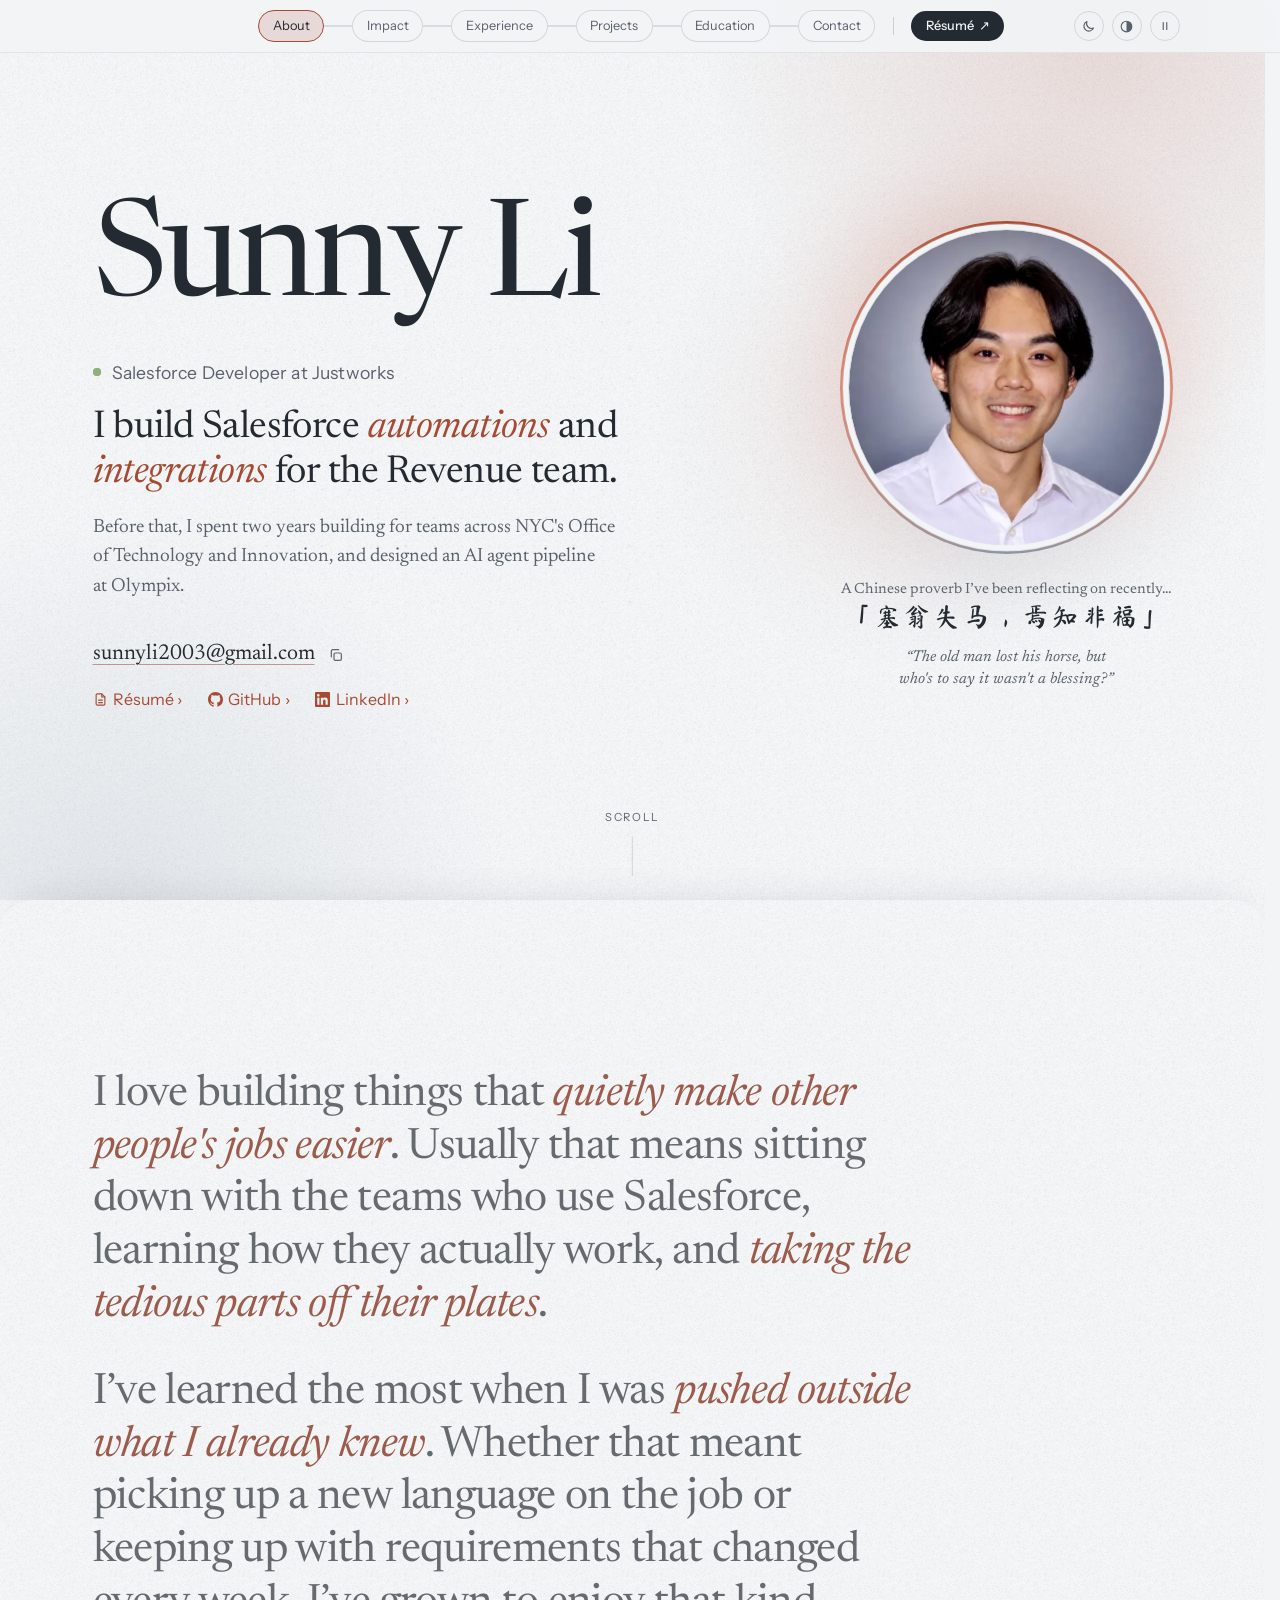
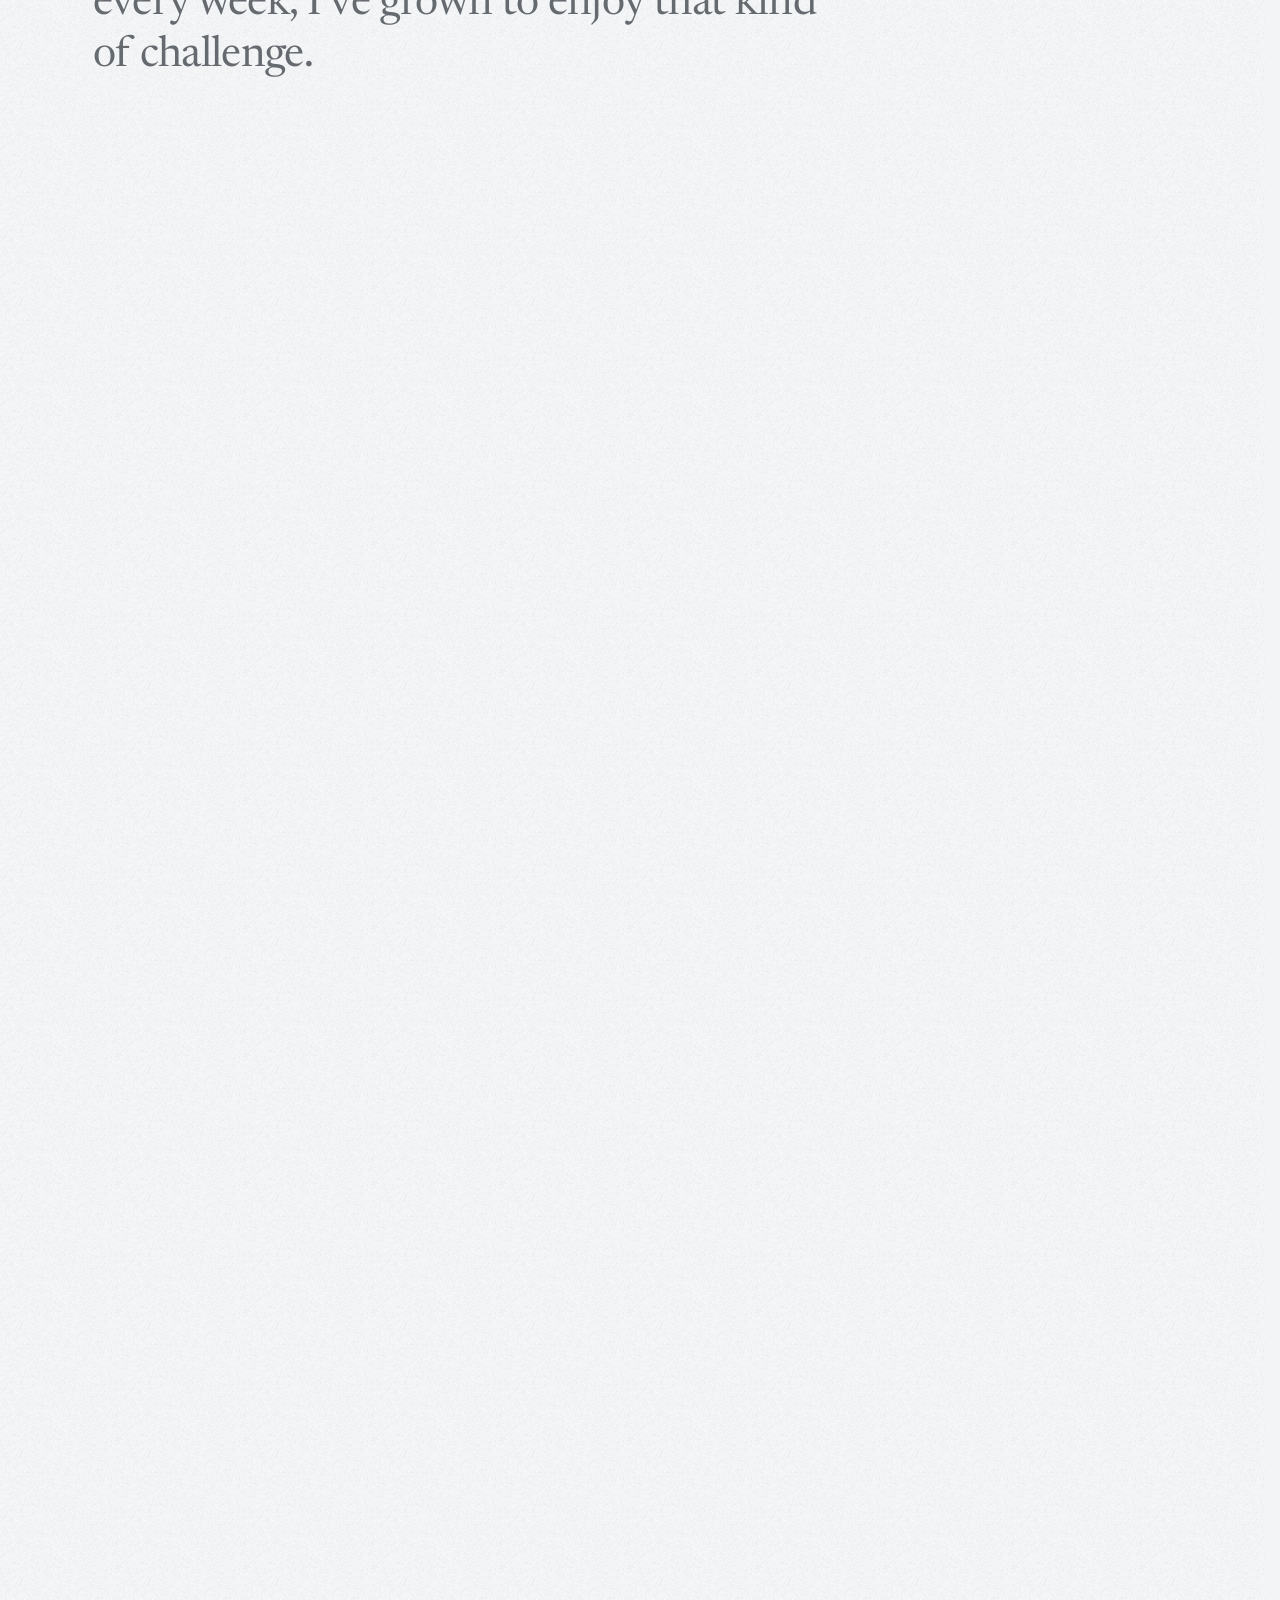
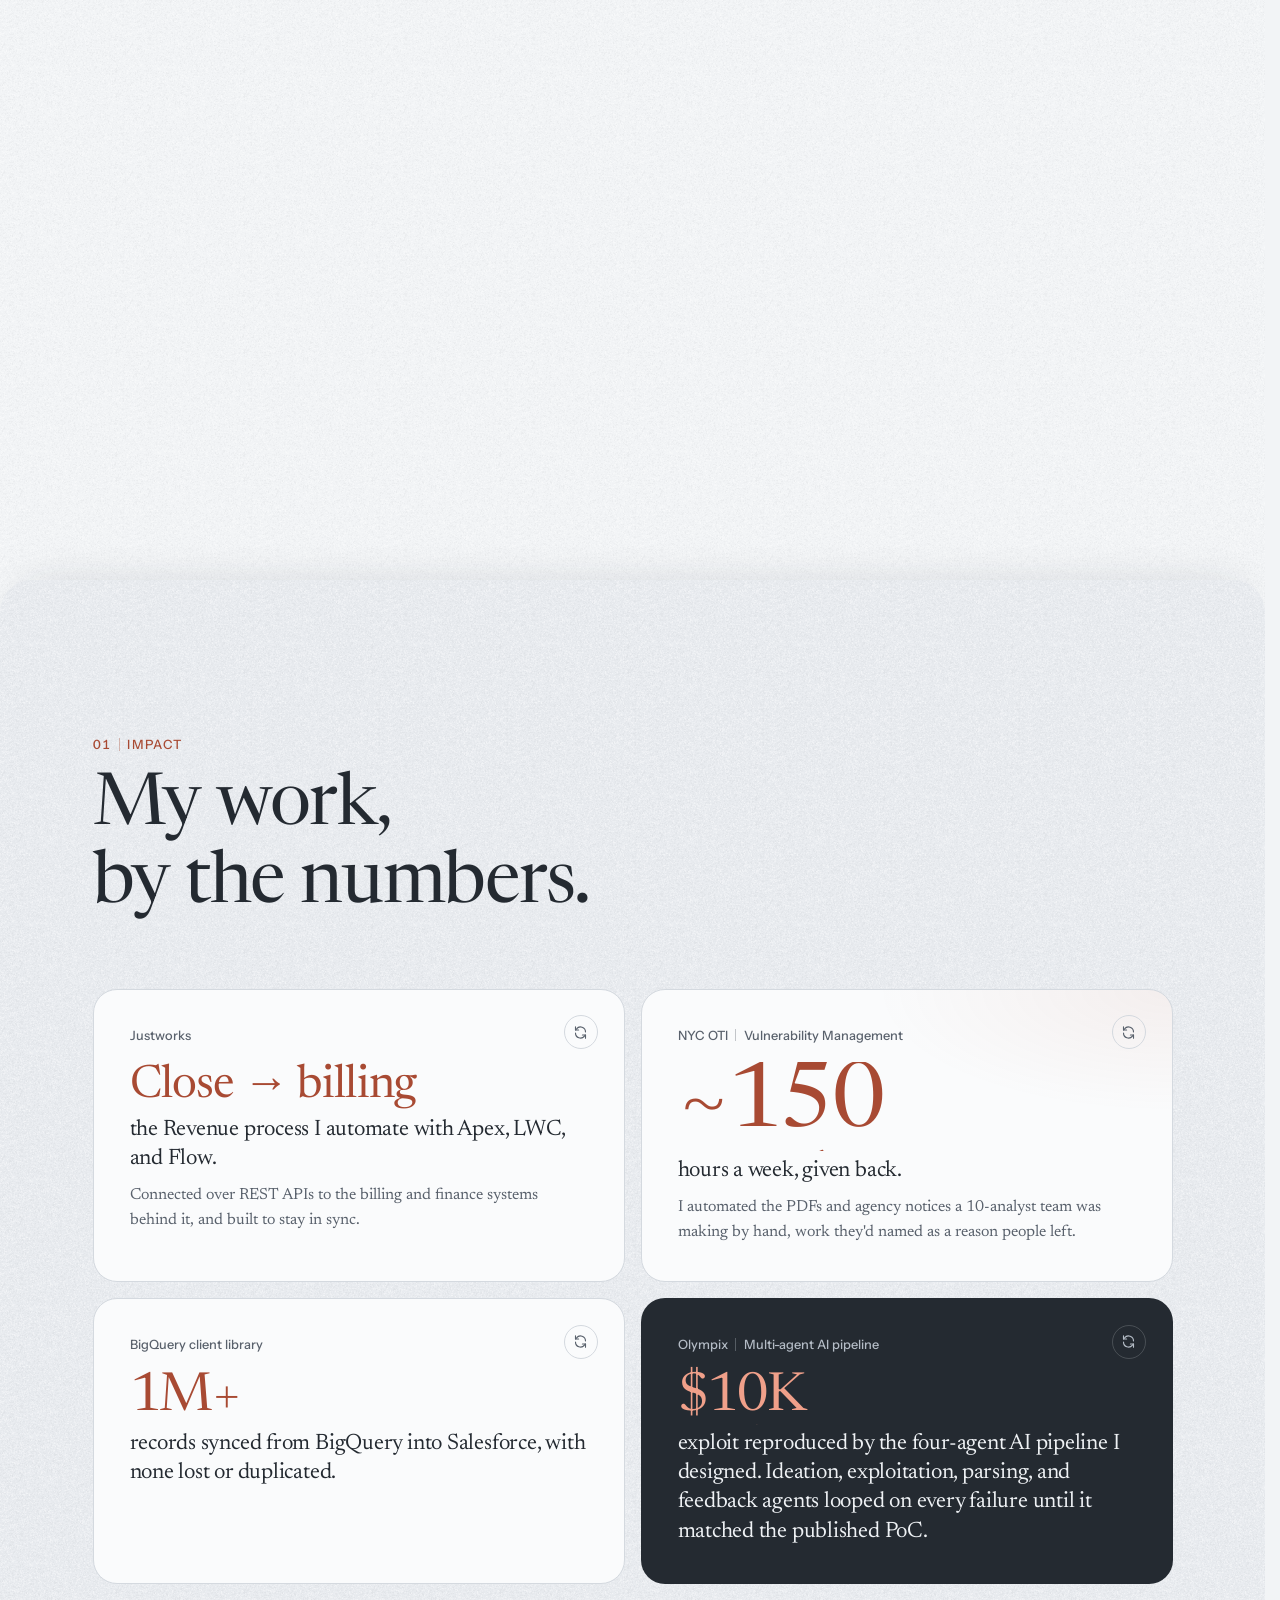
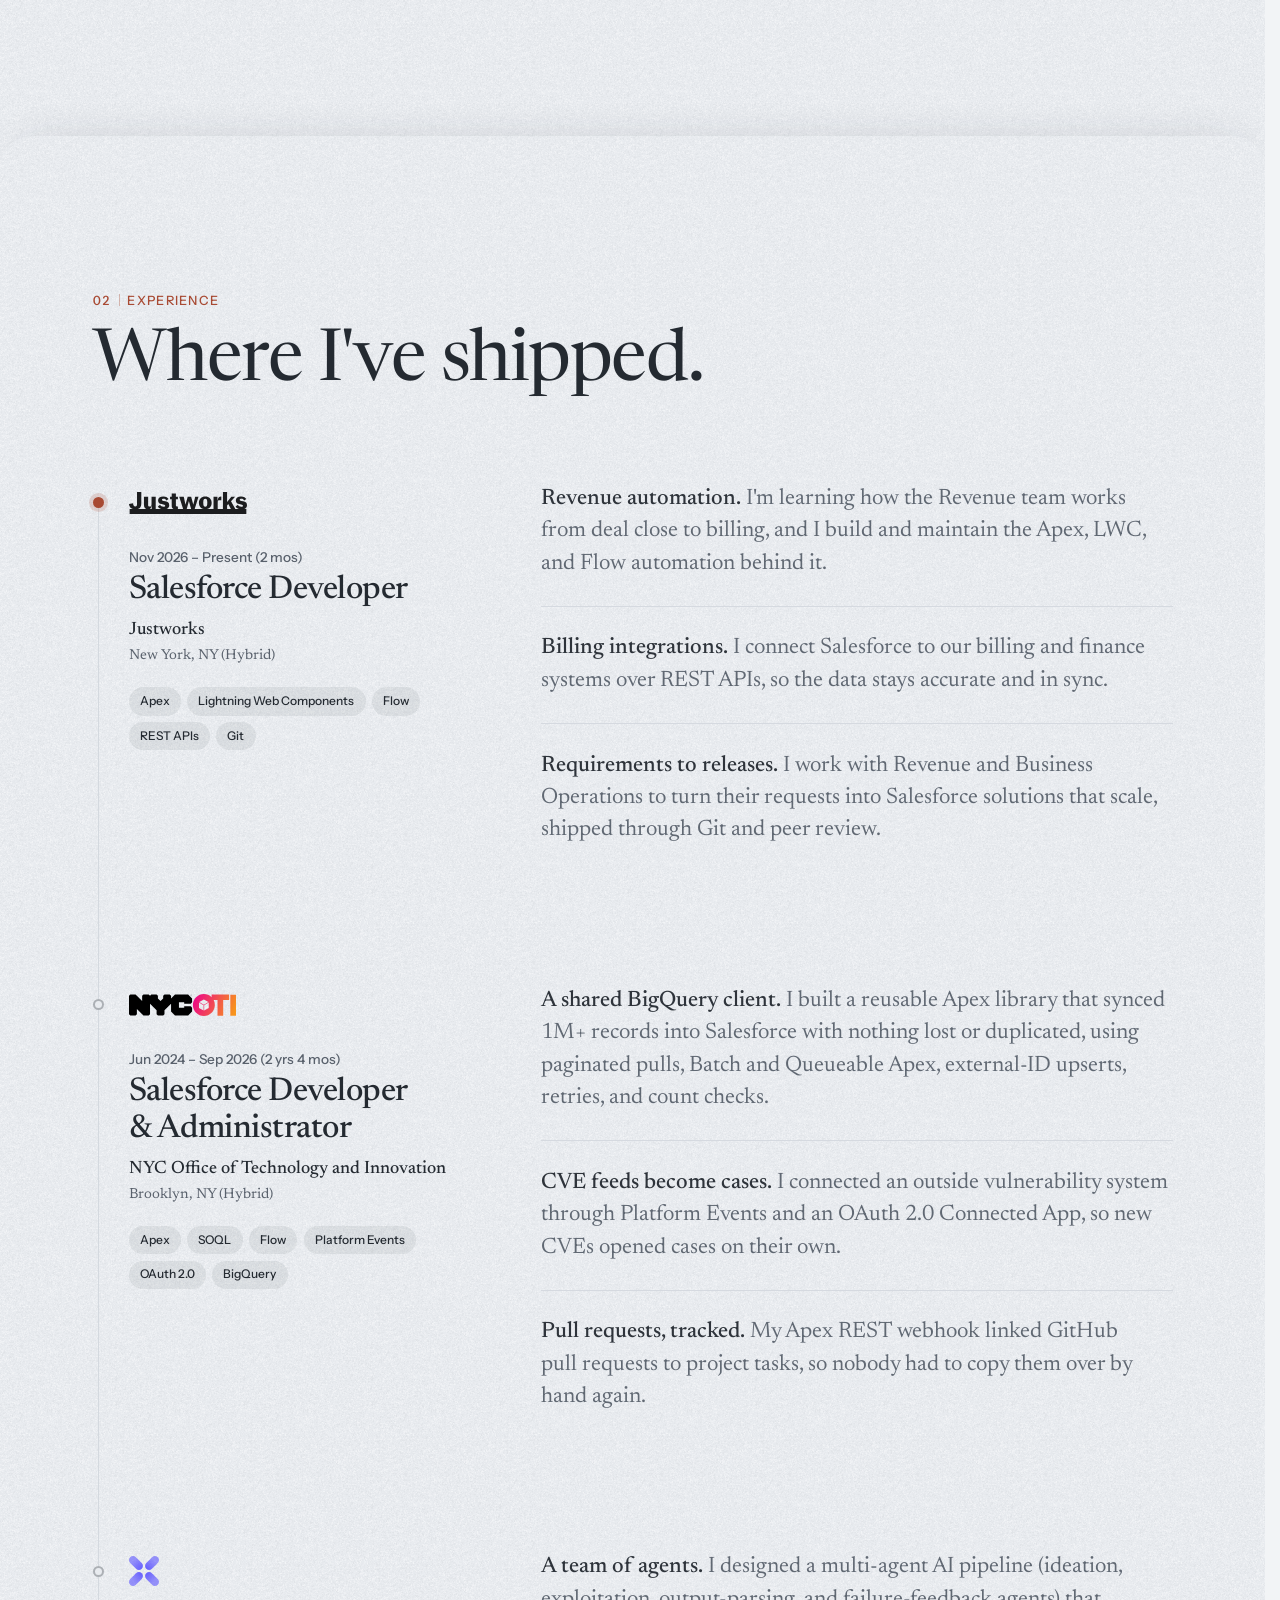
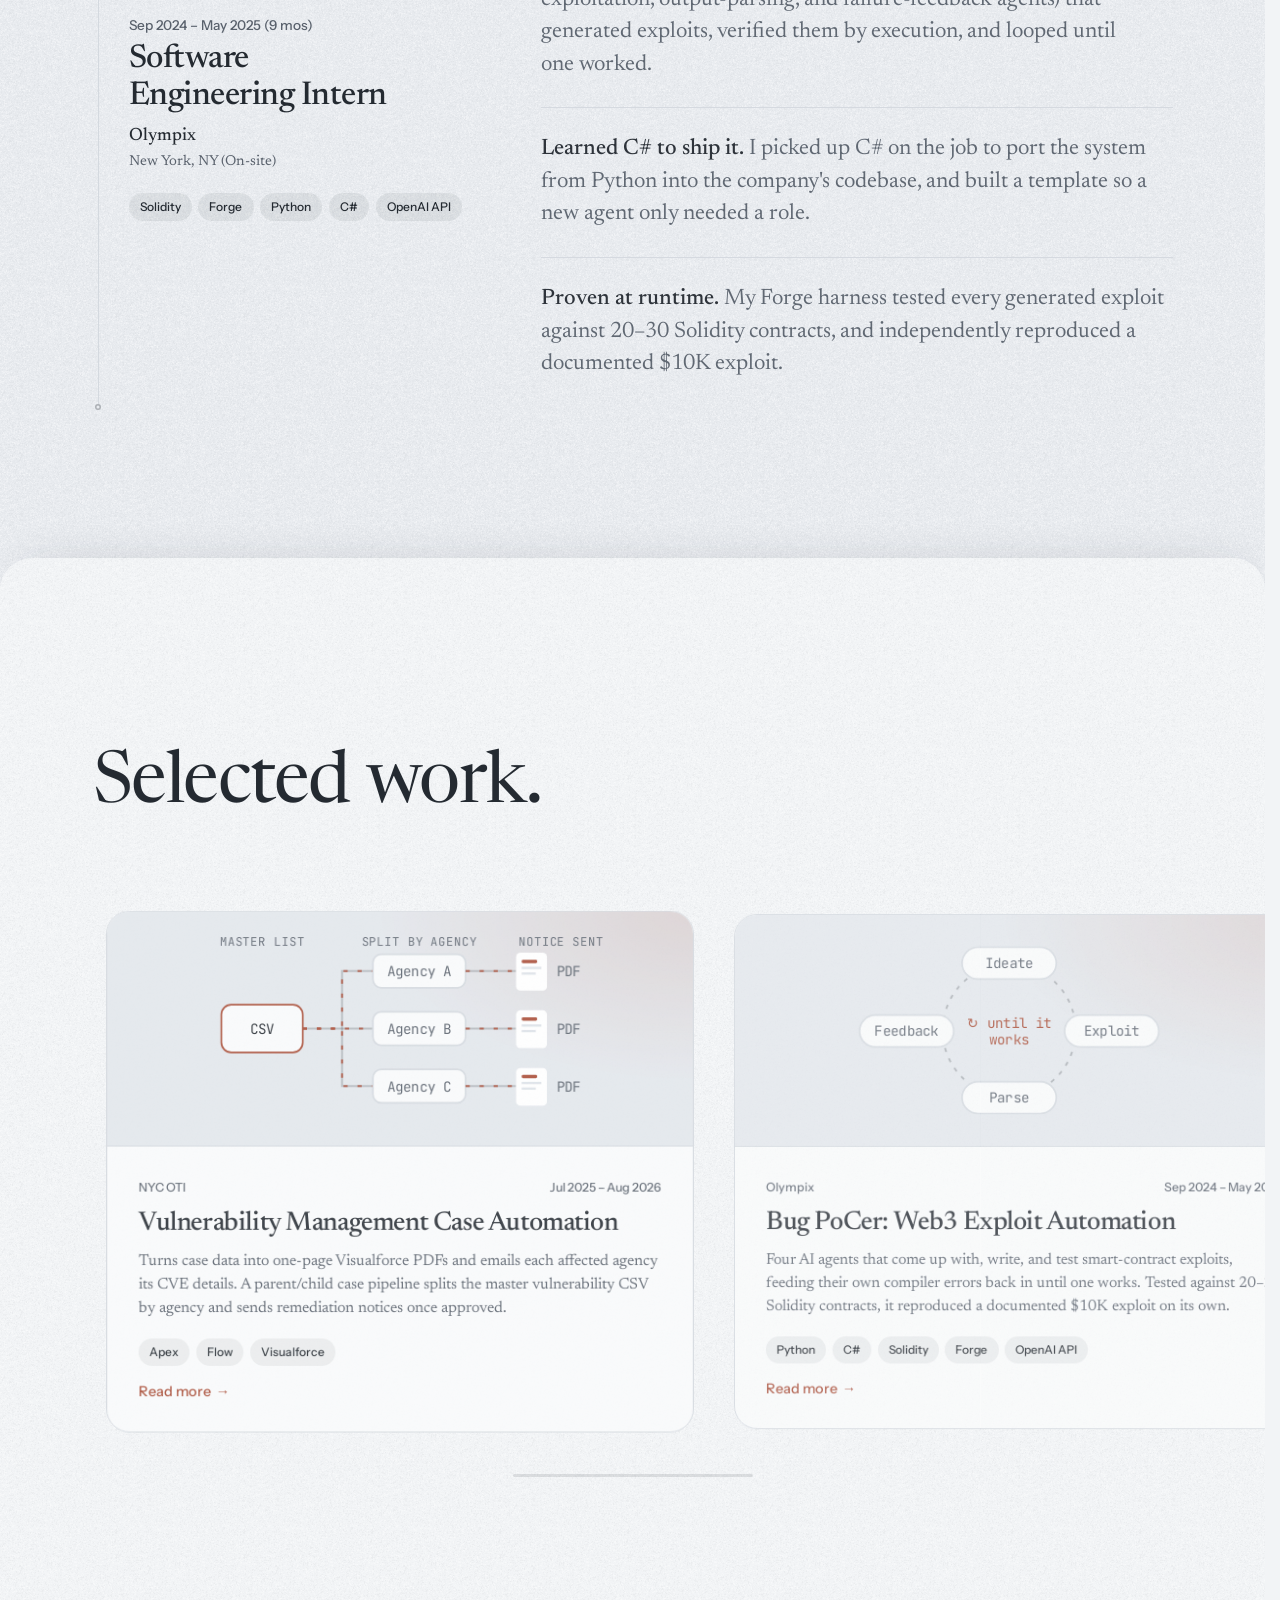
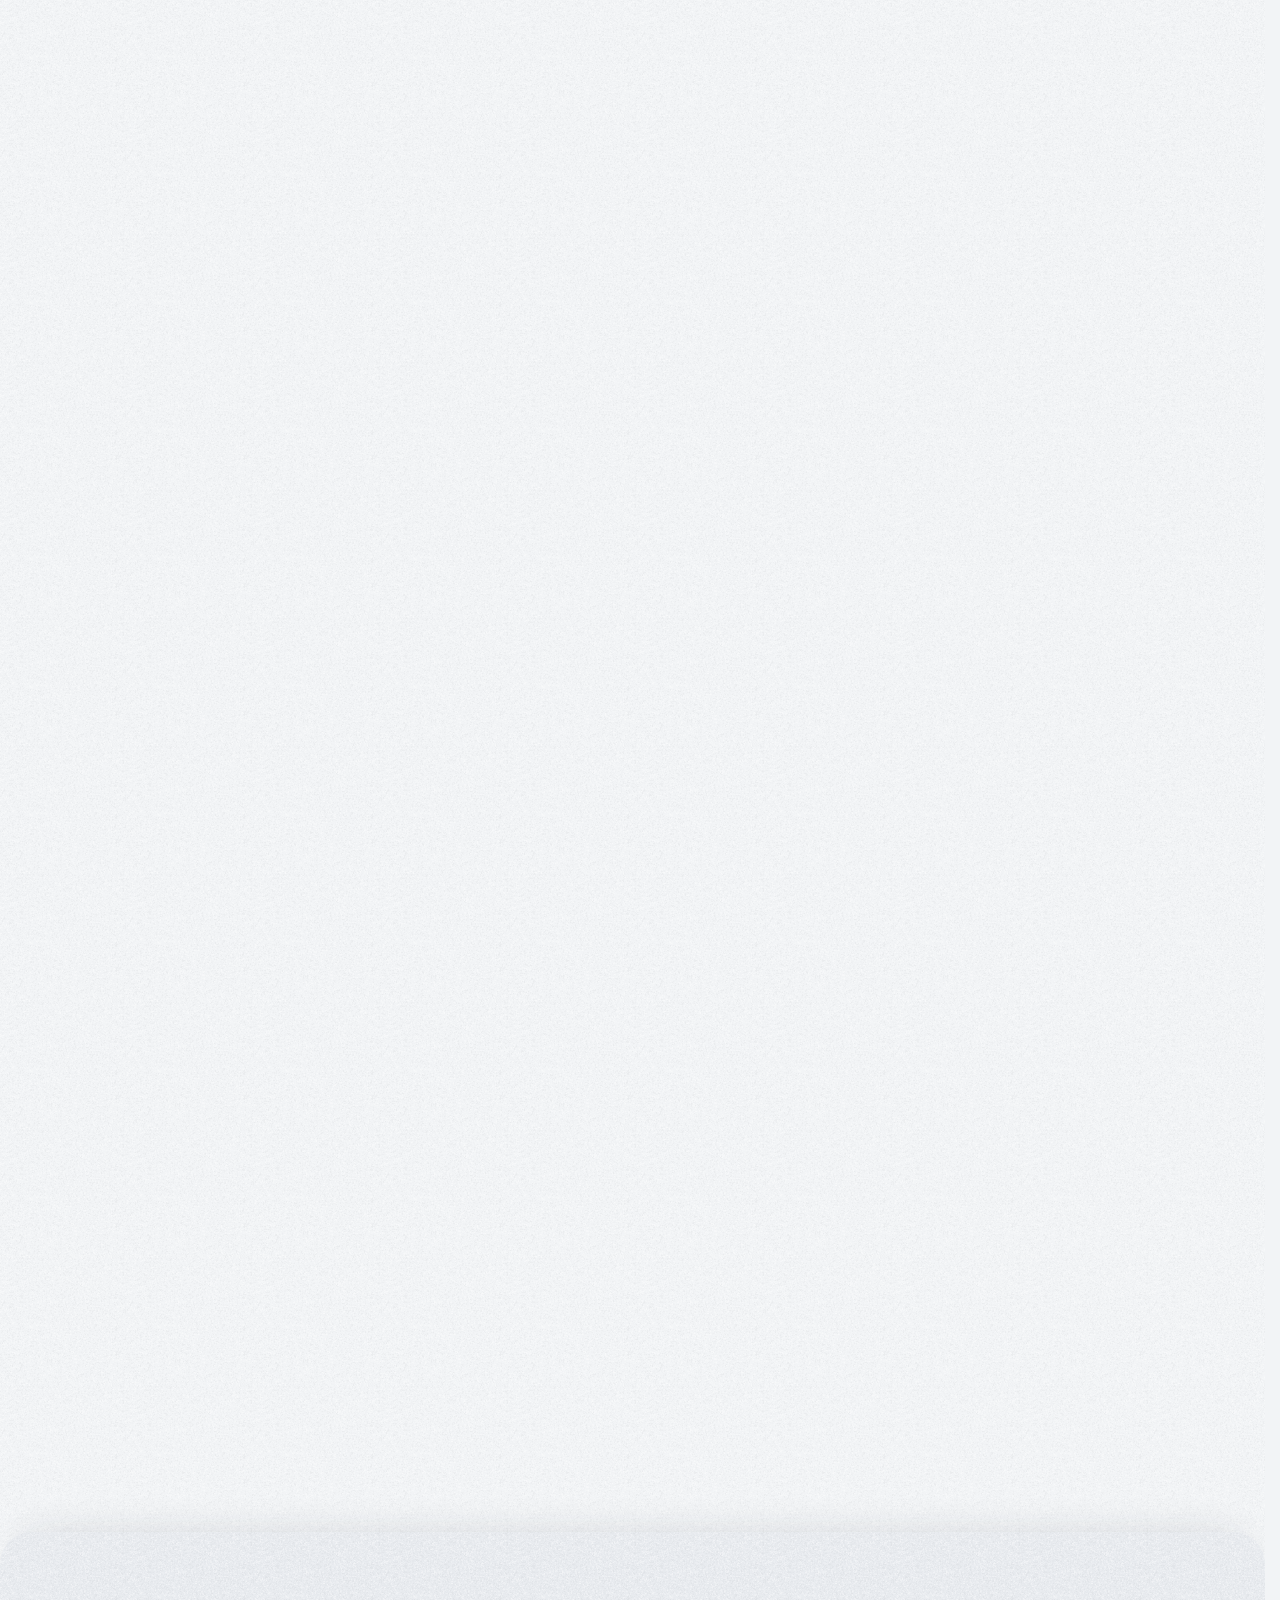
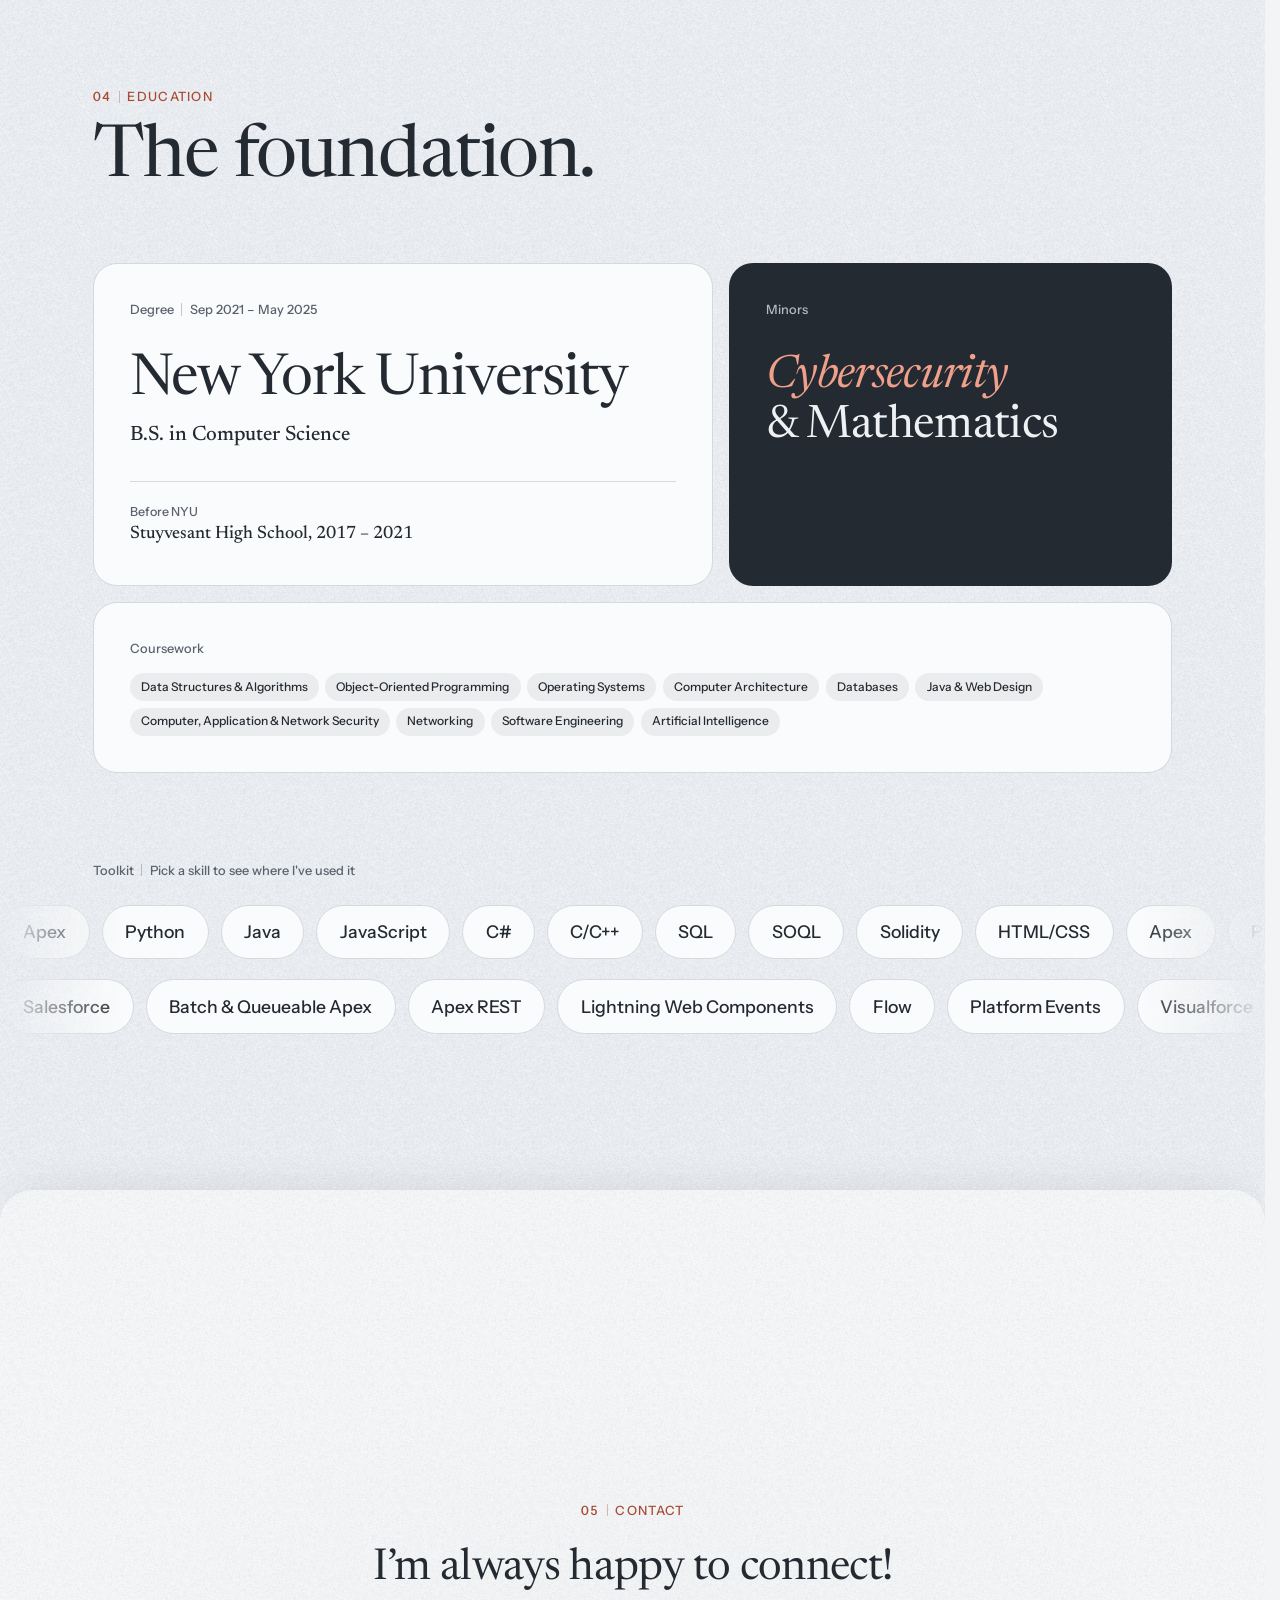
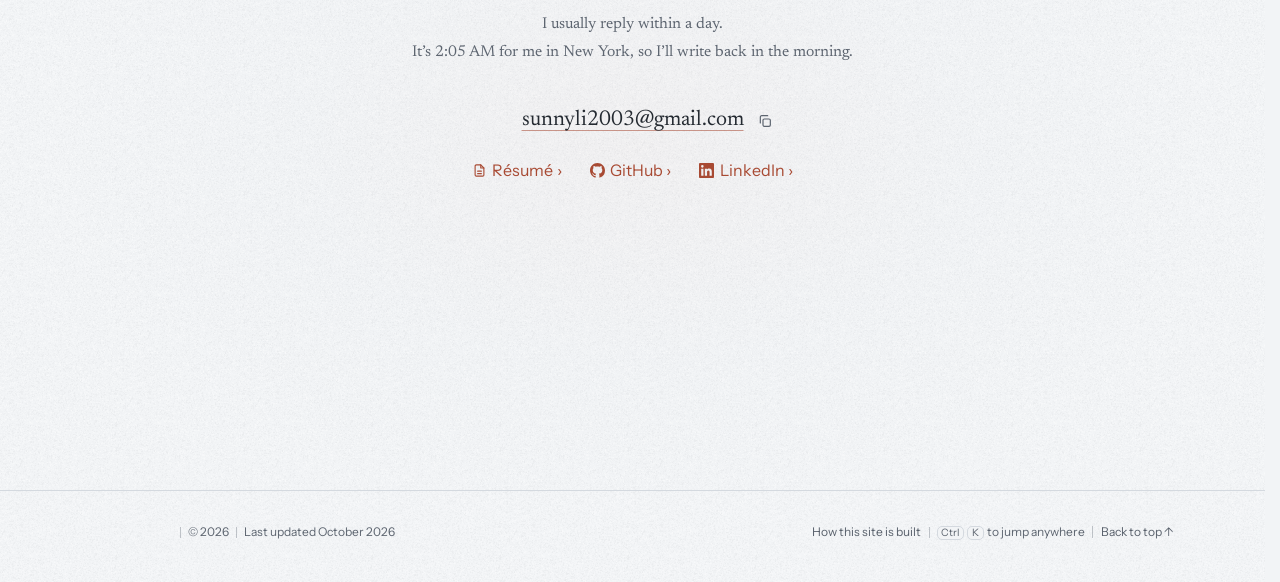
==== commit ce6c9cdb: "Light only the playing row's route in Vulnerability Management's diagram, and keep the fork's flowin" ====
--- a/index.html
+++ b/index.html
@@ -387,16 +387,27 @@
                                         <text data-step="3 5 7" class="dg-cap" x="258" y="16" text-anchor="middle">notice sent</text>
                                         <rect data-step="1" class="dg-box dg-hl" x="16" y="58" width="58" height="34" rx="7"/>
                                         <text data-step="1" class="dg-strong" x="45" y="79" text-anchor="middle">CSV</text>
-                                        <path data-step="2 4 6" class="dg-line" d="M74 75 H102 M102 34 V116 M102 34 H124 M102 75 H124 M102 116 H124"/>
-                                        <path data-step="2 4 6" class="dg-flow" d="M74 75 H102 V34 H124 M102 75 H124 M102 75 V116 H124"/>
+                                        <!-- Each agency's own route out of the CSV, so a step lights only its row; each flow starts at the CSV, so the
+                                             dashes run on unbroken through the fork -->
+                                        <path data-step="2 4 6" class="dg-line" d="M74 75 H102"/>
+                                        <path data-step="2" class="dg-line" d="M102 75 V34 H124"/>
+                                        <path data-step="4" class="dg-line" d="M102 75 H124"/>
+                                        <path data-step="6" class="dg-line" d="M102 75 V116 H124"/>
+                                        <path data-step="2" class="dg-flow" d="M74 75 H102 V34 H124"/>
+                                        <path data-step="4" class="dg-flow" d="M74 75 H124"/>
+                                        <path data-step="6" class="dg-flow" d="M74 75 H102 V116 H124"/>
                                         <rect data-step="2" class="dg-box" x="124" y="22" width="66" height="24" rx="6"/>
                                         <rect data-step="4" class="dg-box" x="124" y="63" width="66" height="24" rx="6"/>
                                         <rect data-step="6" class="dg-box" x="124" y="104" width="66" height="24" rx="6"/>
                                         <text data-step="2" class="dg-text" x="157" y="38" text-anchor="middle">Agency A</text>
                                         <text data-step="4" class="dg-text" x="157" y="79" text-anchor="middle">Agency B</text>
                                         <text data-step="6" class="dg-text" x="157" y="120" text-anchor="middle">Agency C</text>
-                                        <path data-step="3 5 7" class="dg-line" d="M190 34 H226 M190 75 H226 M190 116 H226"/>
-                                        <path data-step="3 5 7" class="dg-flow" d="M190 34 H226 M190 75 H226 M190 116 H226"/>
+                                        <path data-step="3" class="dg-line" d="M190 34 H226"/>
+                                        <path data-step="5" class="dg-line" d="M190 75 H226"/>
+                                        <path data-step="7" class="dg-line" d="M190 116 H226"/>
+                                        <path data-step="3" class="dg-flow" d="M190 34 H226"/>
+                                        <path data-step="5" class="dg-flow" d="M190 75 H226"/>
+                                        <path data-step="7" class="dg-flow" d="M190 116 H226"/>
                                         <g class="dg-doc"><rect data-step="3" x="226" y="21" width="22" height="27" rx="3"/><rect data-step="5" x="226" y="62" width="22" height="27" rx="3"/><rect data-step="7" x="226" y="103" width="22" height="27" rx="3"/></g>
                                         <g class="dg-acc"><rect data-step="3" x="230" y="26" width="11" height="2.4" rx="1"/><rect data-step="5" x="230" y="67" width="11" height="2.4" rx="1"/><rect data-step="7" x="230" y="108" width="11" height="2.4" rx="1"/></g>
                                         <g class="dg-docline"><rect data-step="3" x="230" y="31" width="14" height="1.6"/><rect data-step="3" x="230" y="35" width="10" height="1.6"/><rect data-step="5" x="230" y="72" width="14" height="1.6"/><rect data-step="5" x="230" y="76" width="10" height="1.6"/><rect data-step="7" x="230" y="113" width="14" height="1.6"/><rect data-step="7" x="230" y="117" width="10" height="1.6"/></g>
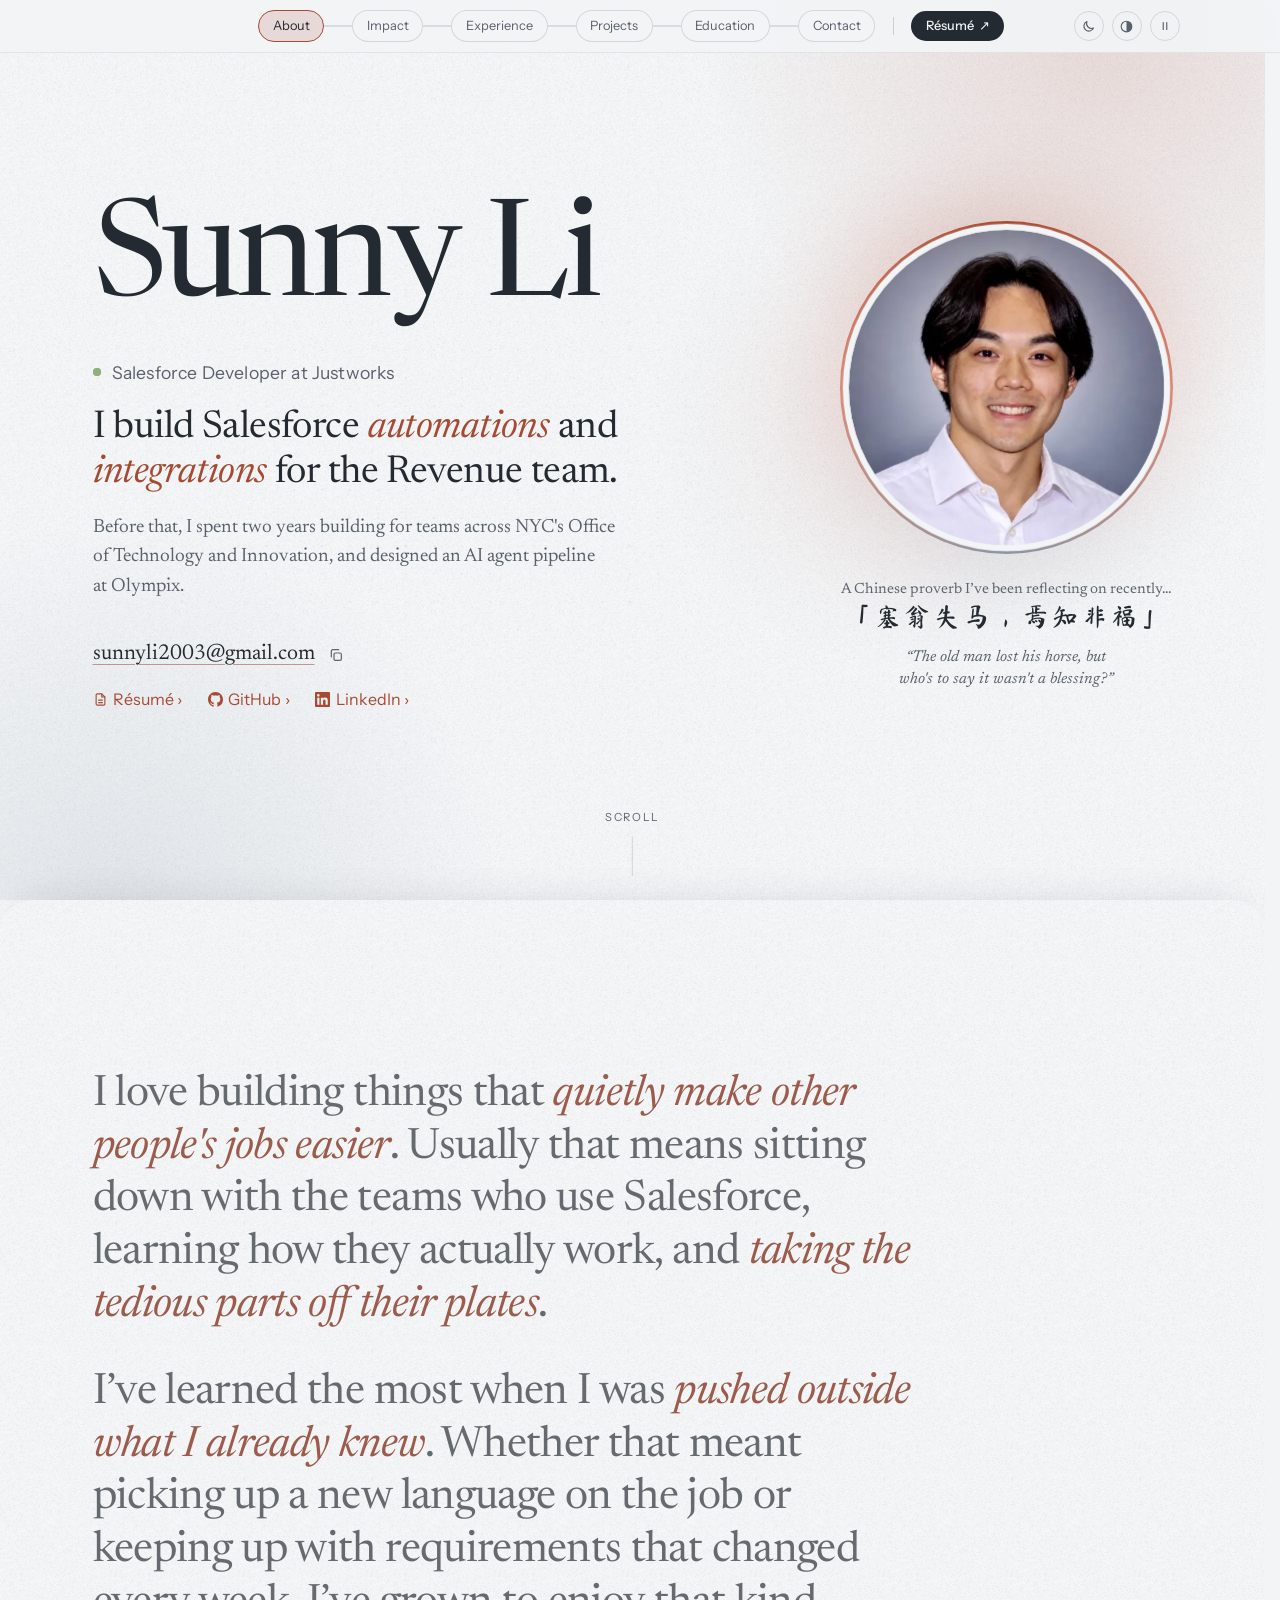
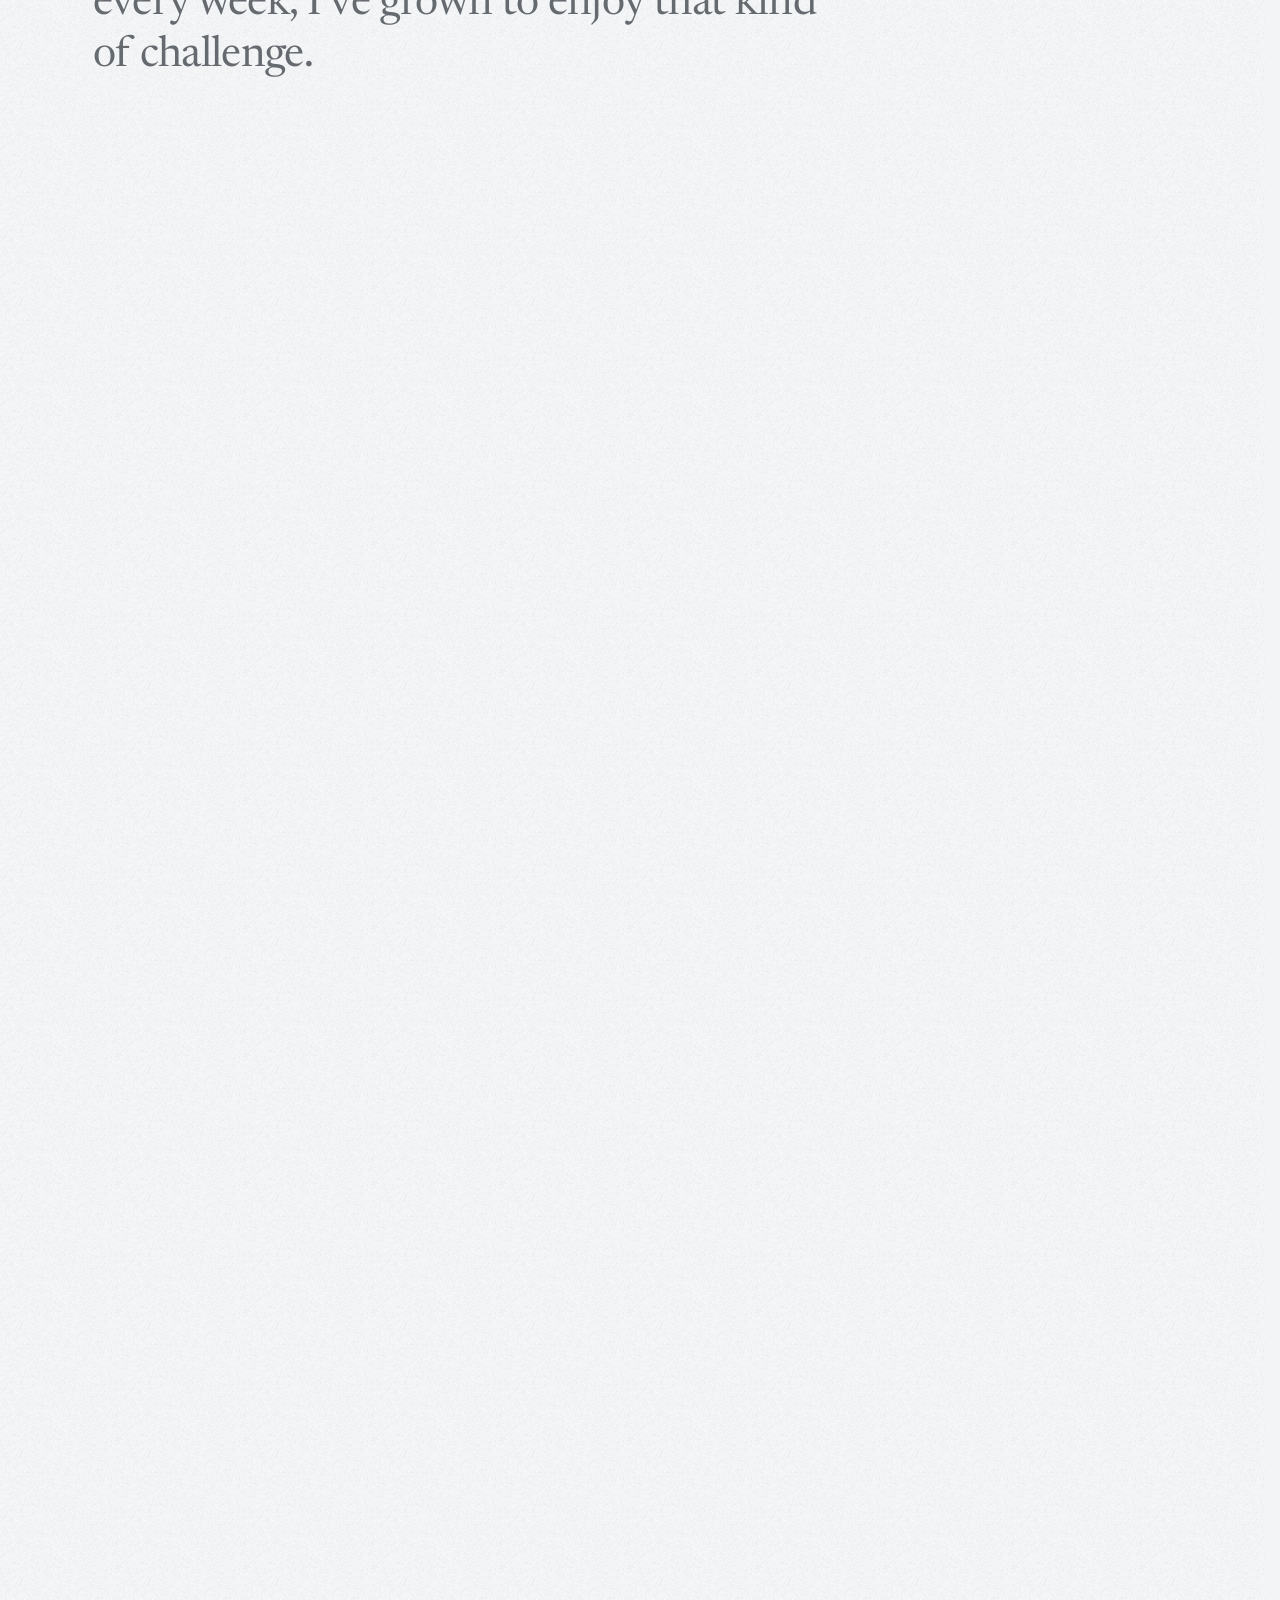
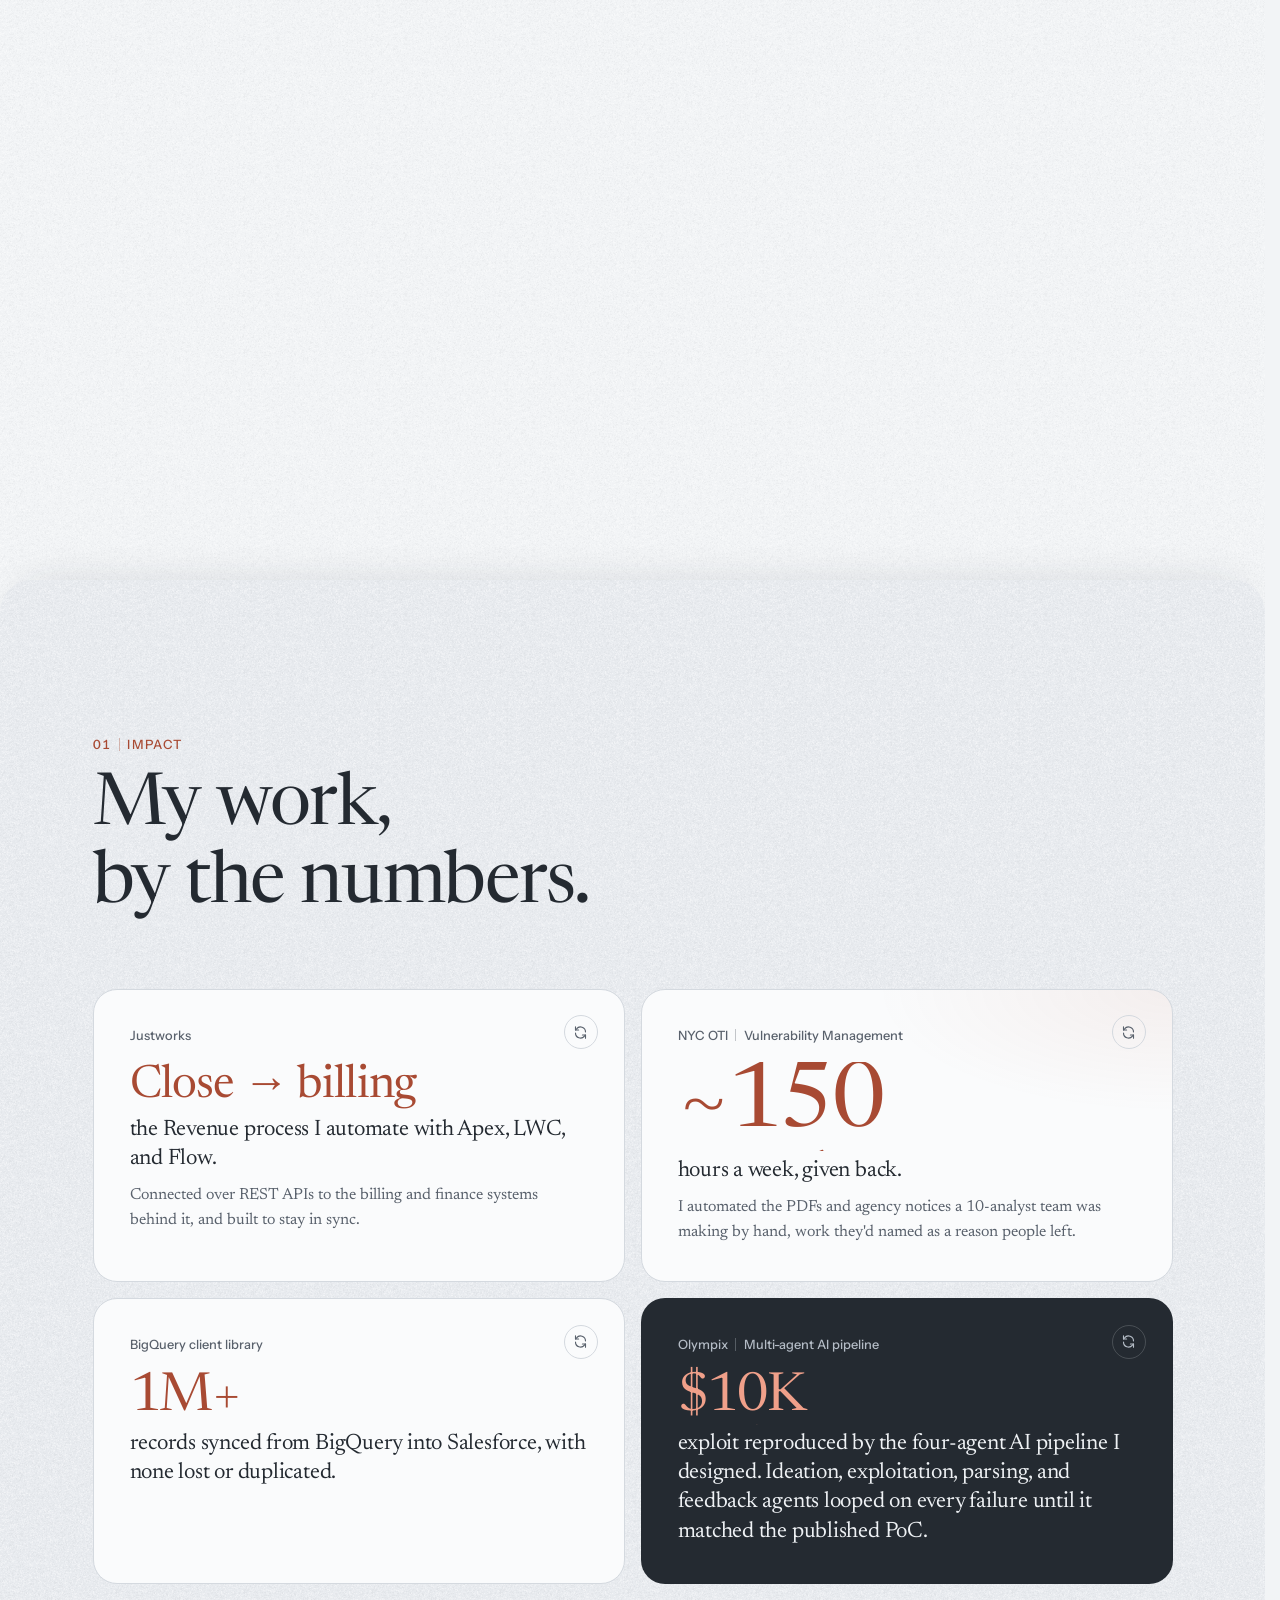
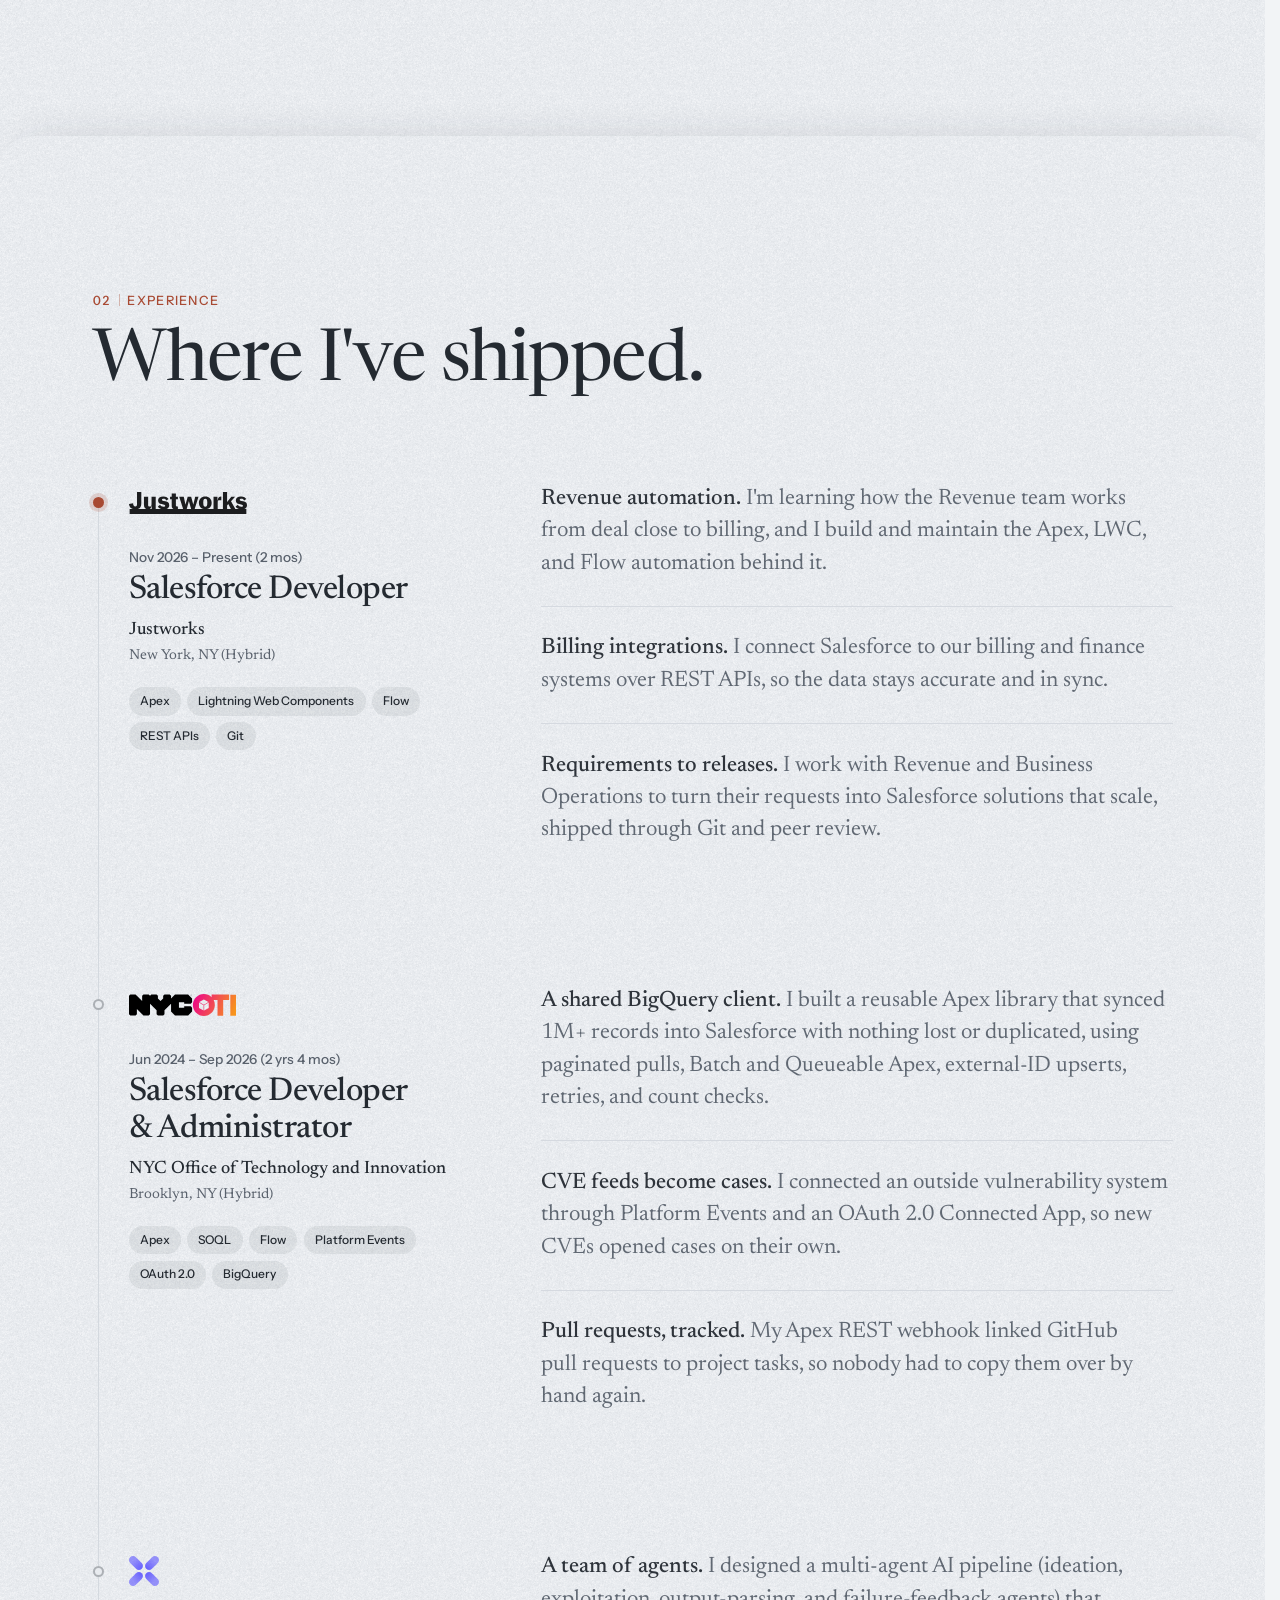
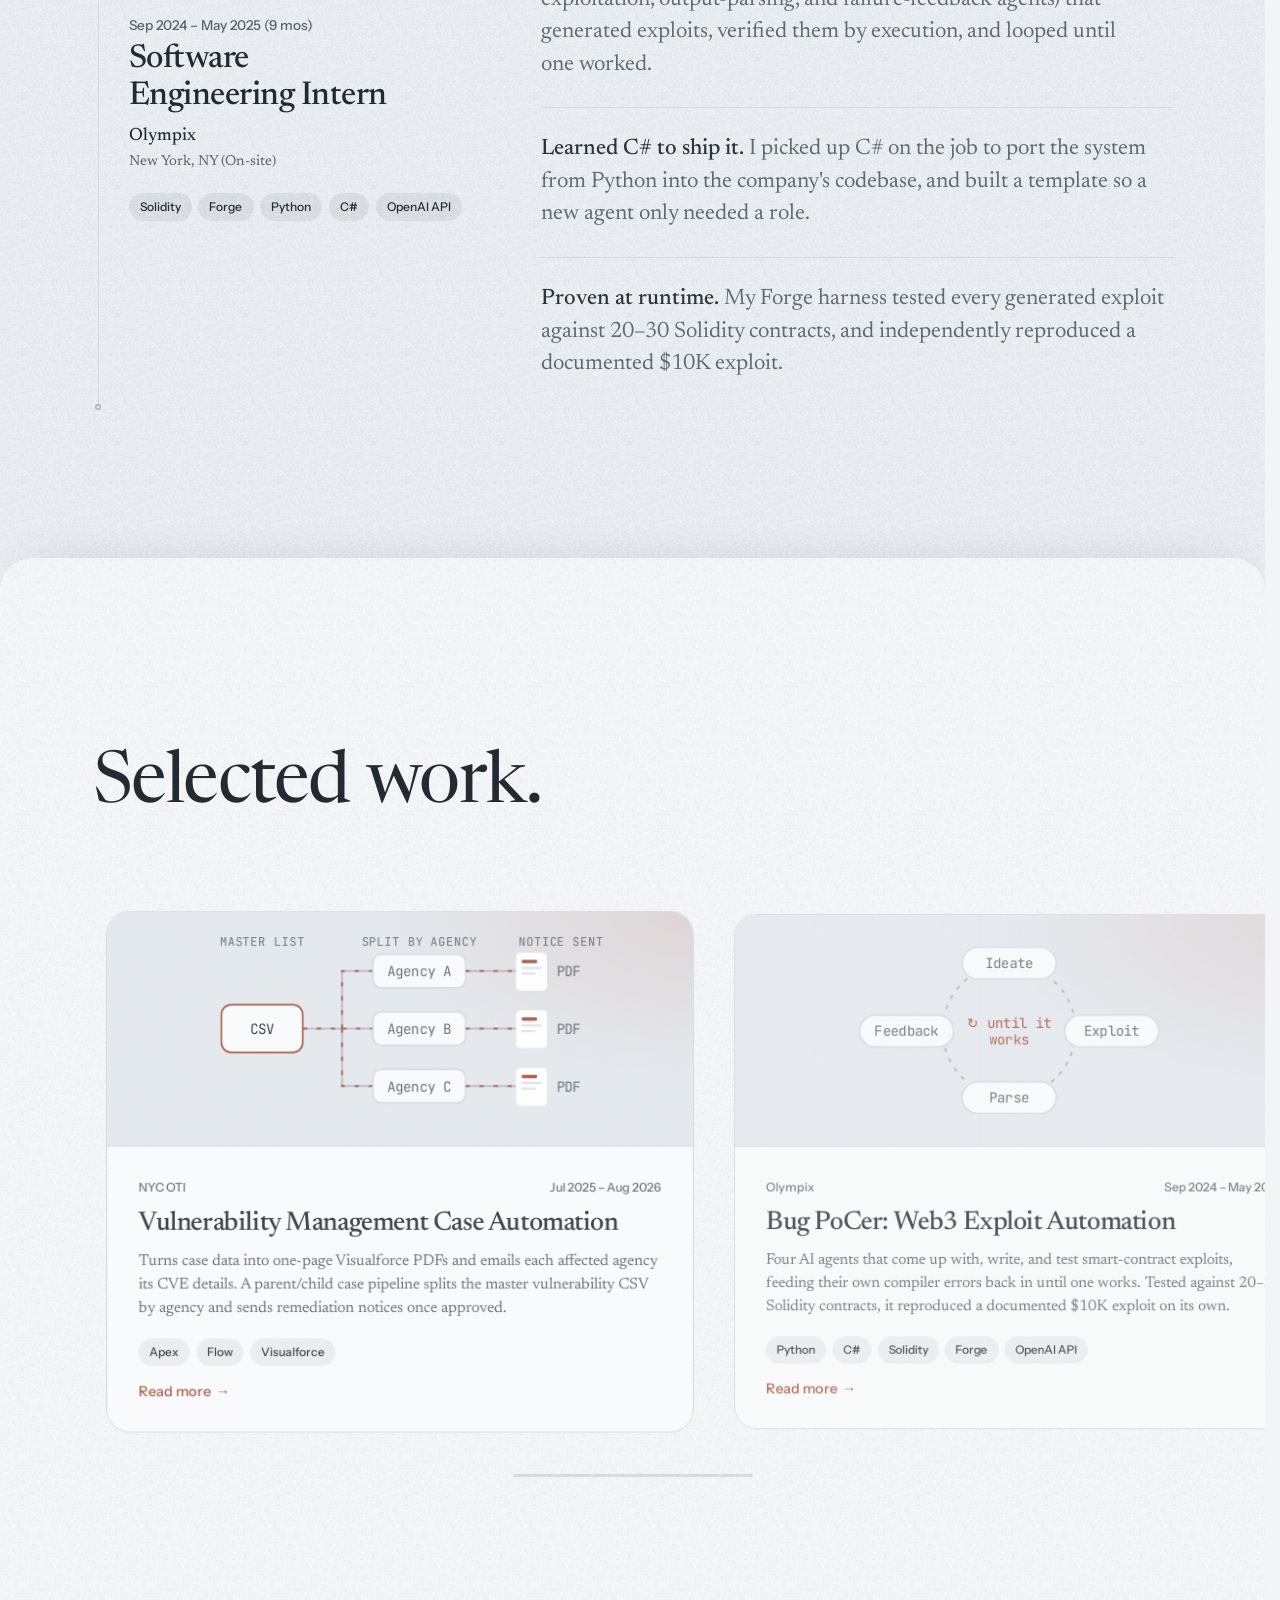
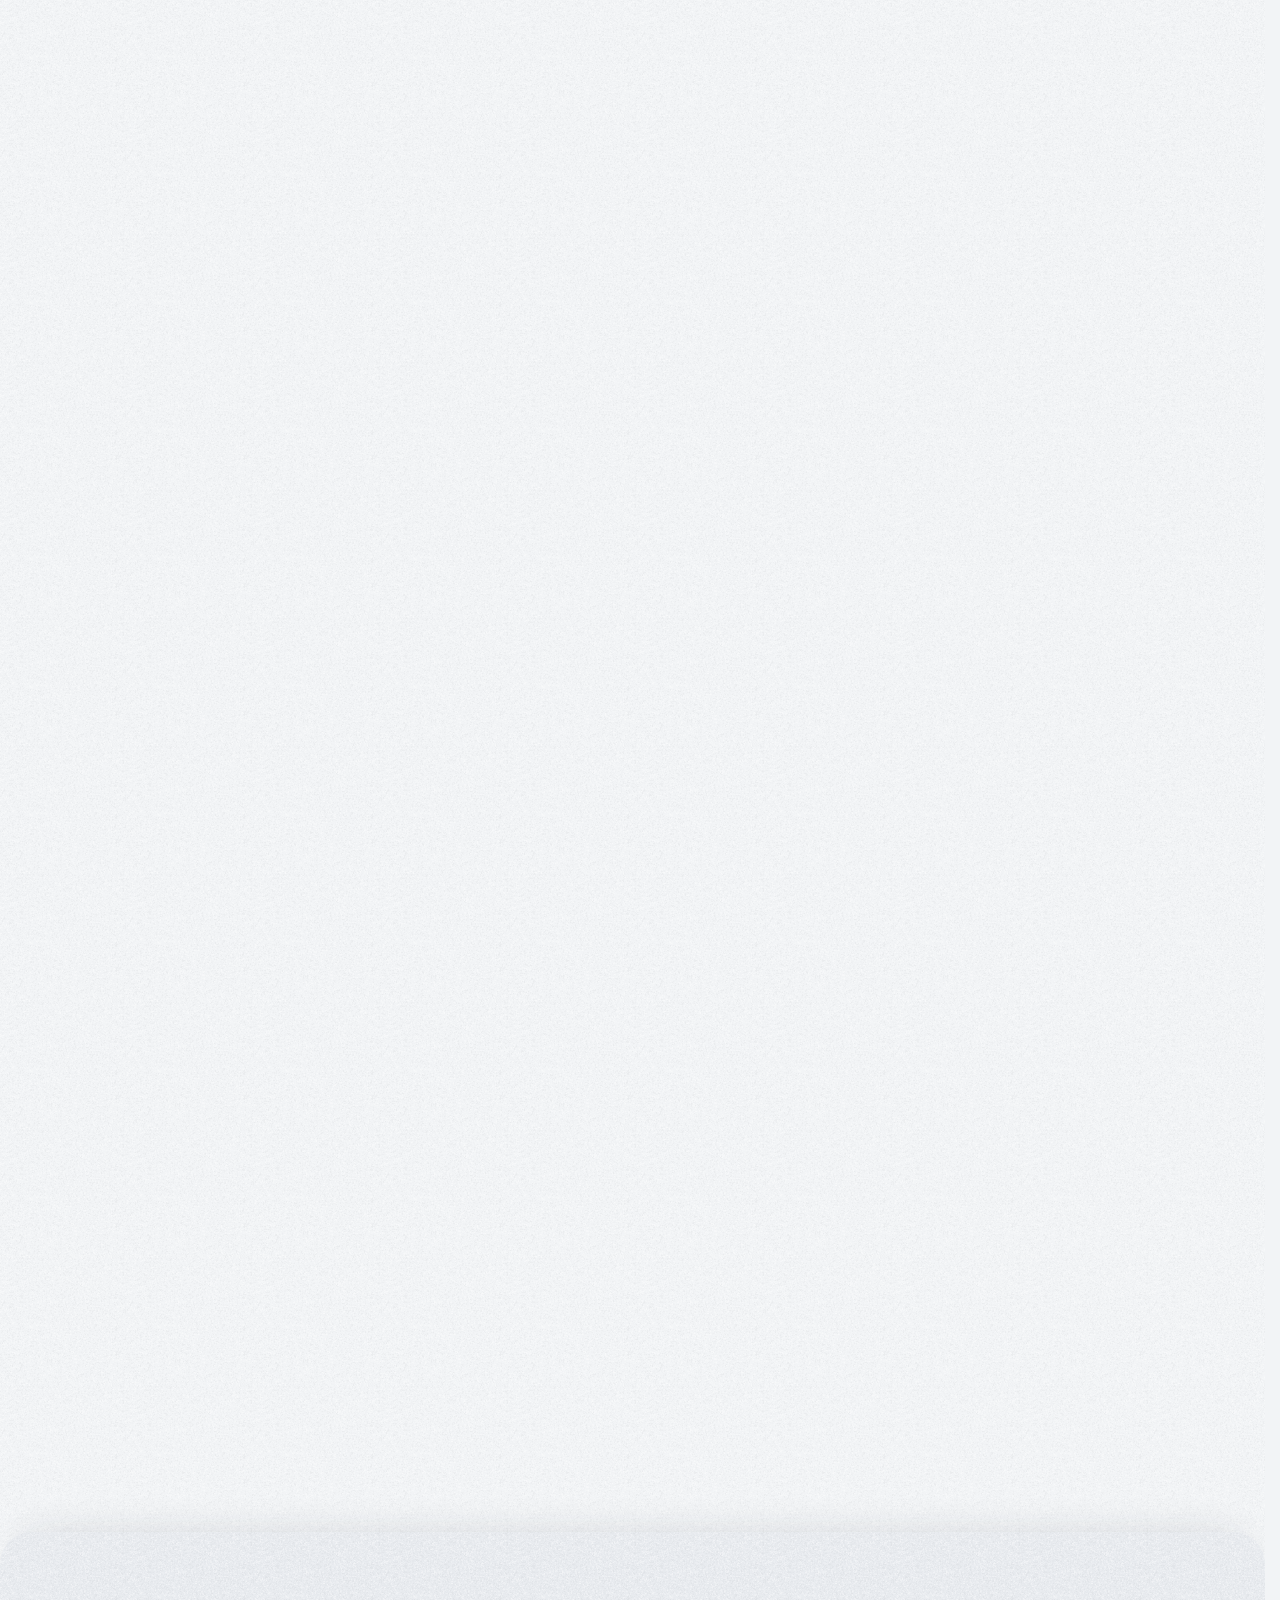
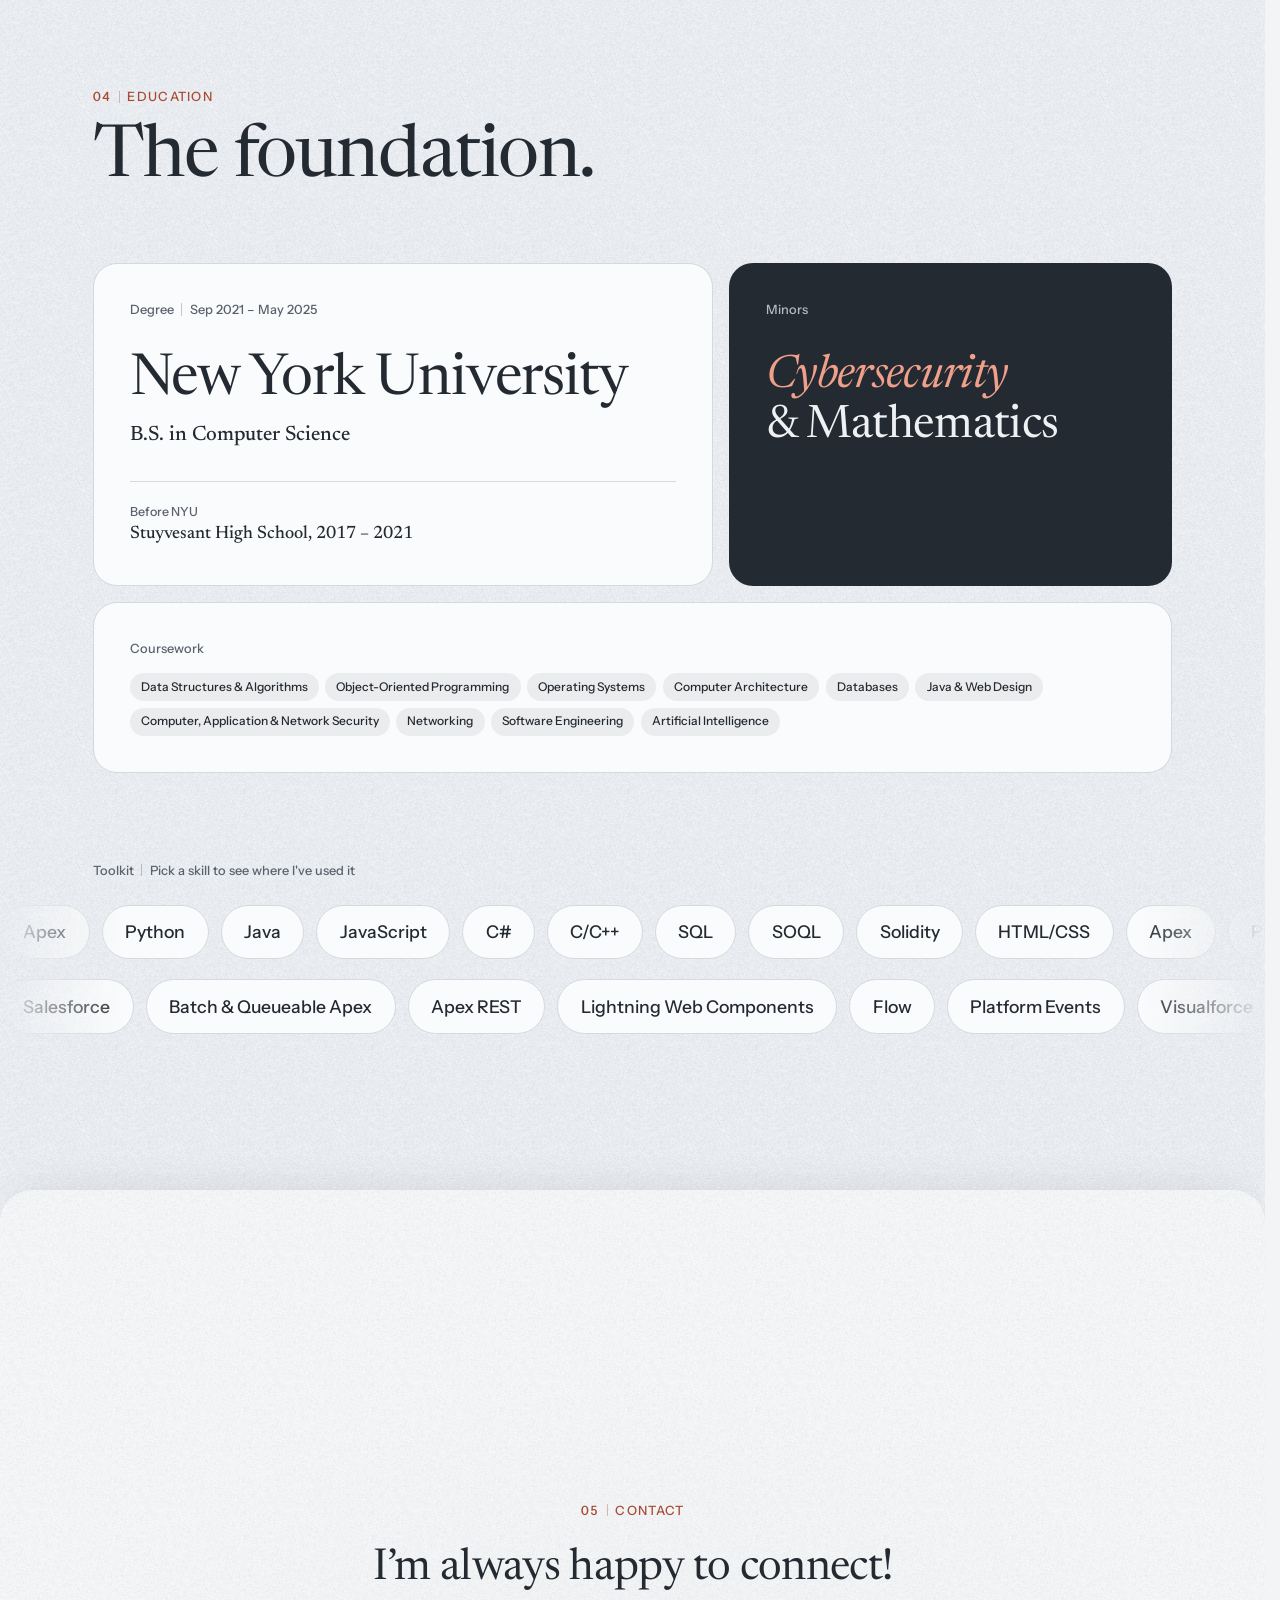
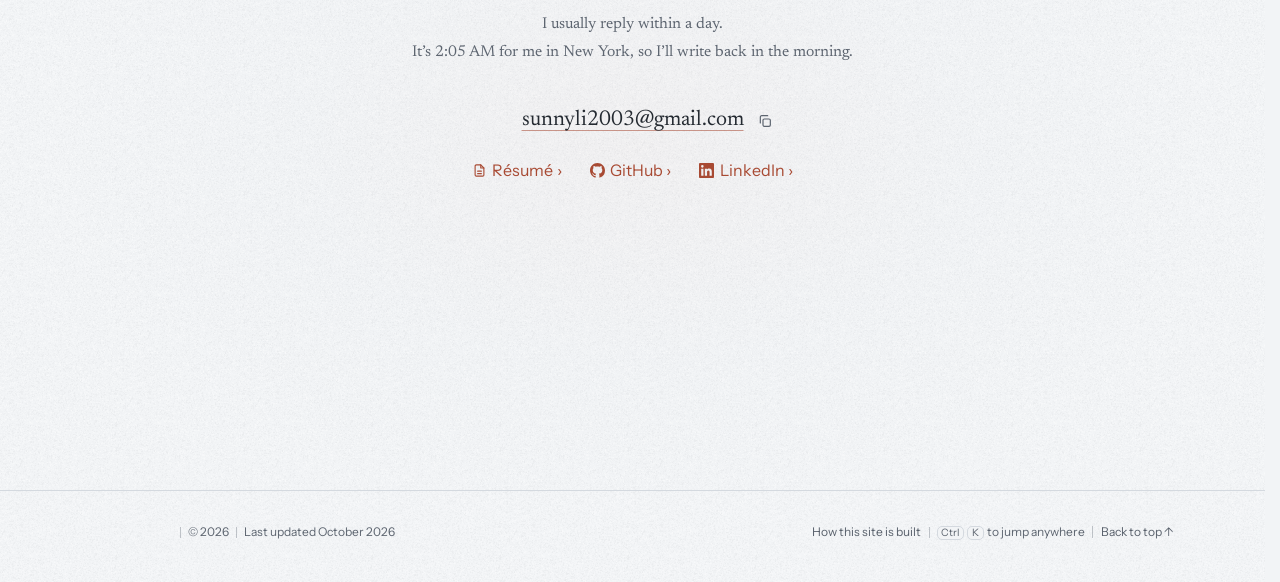
==== commit 6ad5c087: "Keep diagram connectors in step while they play, and give Vulnerability Management's fork one unbrok" ====
--- a/index.html
+++ b/index.html
@@ -387,15 +387,16 @@
                                         <text data-step="3 5 7" class="dg-cap" x="258" y="16" text-anchor="middle">notice sent</text>
                                         <rect data-step="1" class="dg-box dg-hl" x="16" y="58" width="58" height="34" rx="7"/>
                                         <text data-step="1" class="dg-strong" x="45" y="79" text-anchor="middle">CSV</text>
-                                        <!-- Each agency's own route out of the CSV, so a step lights only its row; each flow starts at the CSV, so the
-                                             dashes run on unbroken through the fork -->
+                                        <!-- The line out of the CSV, lit for every agency, then each agency's own branch, so a step lights only its row.
+                                             The branches' dashes pick up where the line's leave off (see .dg-branch), so they run on unbroken. -->
                                         <path data-step="2 4 6" class="dg-line" d="M74 75 H102"/>
                                         <path data-step="2" class="dg-line" d="M102 75 V34 H124"/>
                                         <path data-step="4" class="dg-line" d="M102 75 H124"/>
                                         <path data-step="6" class="dg-line" d="M102 75 V116 H124"/>
-                                        <path data-step="2" class="dg-flow" d="M74 75 H102 V34 H124"/>
-                                        <path data-step="4" class="dg-flow" d="M74 75 H124"/>
-                                        <path data-step="6" class="dg-flow" d="M74 75 H102 V116 H124"/>
+                                        <path data-step="2 4 6" class="dg-flow" d="M74 75 H102"/>
+                                        <path data-step="2" class="dg-flow dg-branch" d="M102 75 V34 H124"/>
+                                        <path data-step="4" class="dg-flow dg-branch" d="M102 75 H124"/>
+                                        <path data-step="6" class="dg-flow dg-branch" d="M102 75 V116 H124"/>
                                         <rect data-step="2" class="dg-box" x="124" y="22" width="66" height="24" rx="6"/>
                                         <rect data-step="4" class="dg-box" x="124" y="63" width="66" height="24" rx="6"/>
                                         <rect data-step="6" class="dg-box" x="124" y="104" width="66" height="24" rx="6"/>
--- a/assets/css/styles.css
+++ b/assets/css/styles.css
@@ -1601,6 +1601,10 @@
 
 /* With motion on: dashes flow along the connectors, and the highlight steps through each stage */
 .motion .dg-flow { opacity: 0.9; animation: dgFlow 1.4s linear infinite; }
+/* Vulnerability Management's branches start where the line out of the CSV ends, 28 units along. At 20 units every
+   1.4s, its dashes get there 1.96s after they set off, so a branch runs that far behind (less two rounds, so it's
+   already going) and its dashes carry on from the line's without a break. */
+.motion .dg-flow.dg-branch { animation-delay: -0.84s; }
 /* (the ring's dashes move exactly three dashes a round, and the ring's length fits the dashes exactly too, so they
    flow on round it without a jump or a seam) */
 .motion .dg-orbit { animation: dgOrbit 3.36s linear infinite; }
@@ -1626,7 +1630,7 @@
 .motion .art-dg:not(.drawn) svg > text { transform: translateY(4px); }
 .motion .art-dg svg > .dg-line[pathLength] { stroke-dasharray: 1; }
 .motion .art-dg:not(.drawn) svg > .dg-line { opacity: 1; transform: none; stroke-dashoffset: 1; }
-.motion .art-dg.drawn svg > .dg-flow { transition-delay: calc(0.8s + var(--x, 0) * 0.7s); }
+.motion .art-dg.drawn:not(.played) svg > .dg-flow { transition-delay: calc(0.8s + var(--x, 0) * 0.7s); }
 
 @keyframes dgStep {
     0%, 26%, 100% { stroke: var(--line); fill: var(--surface); }
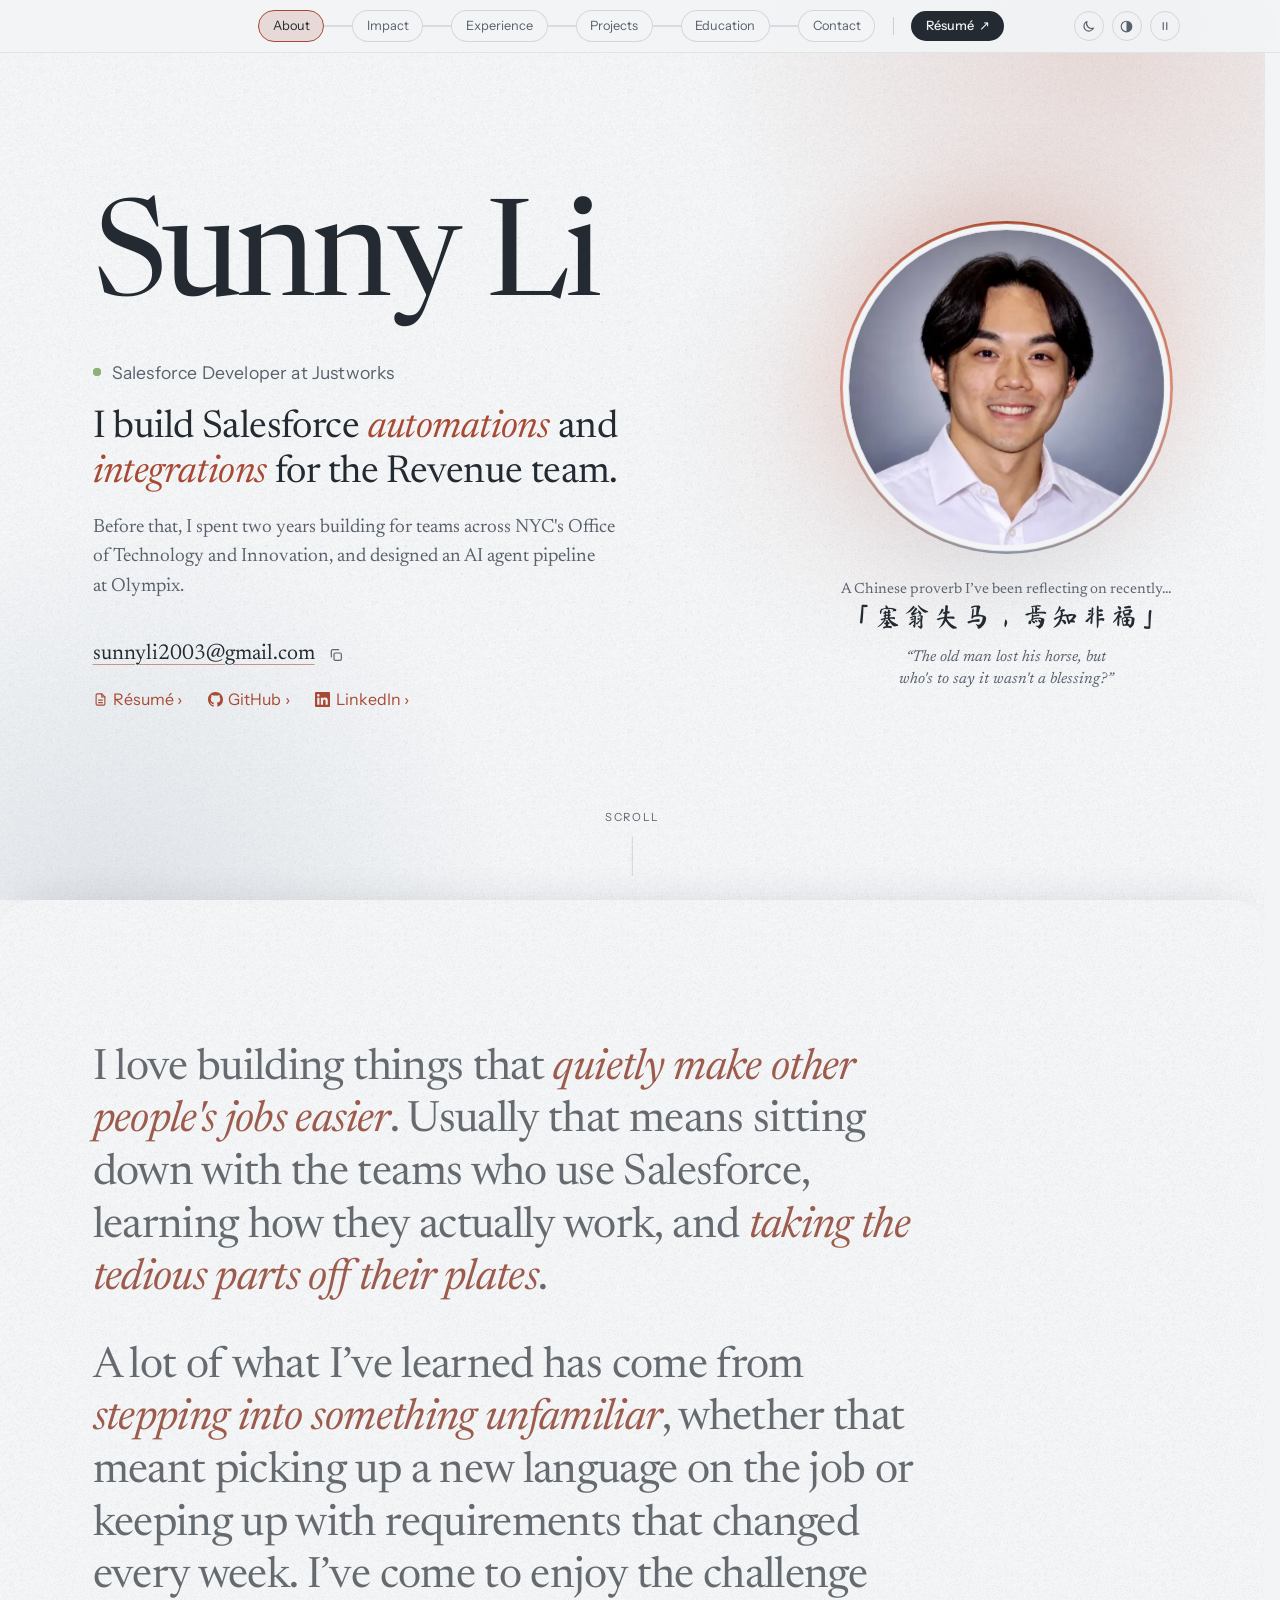
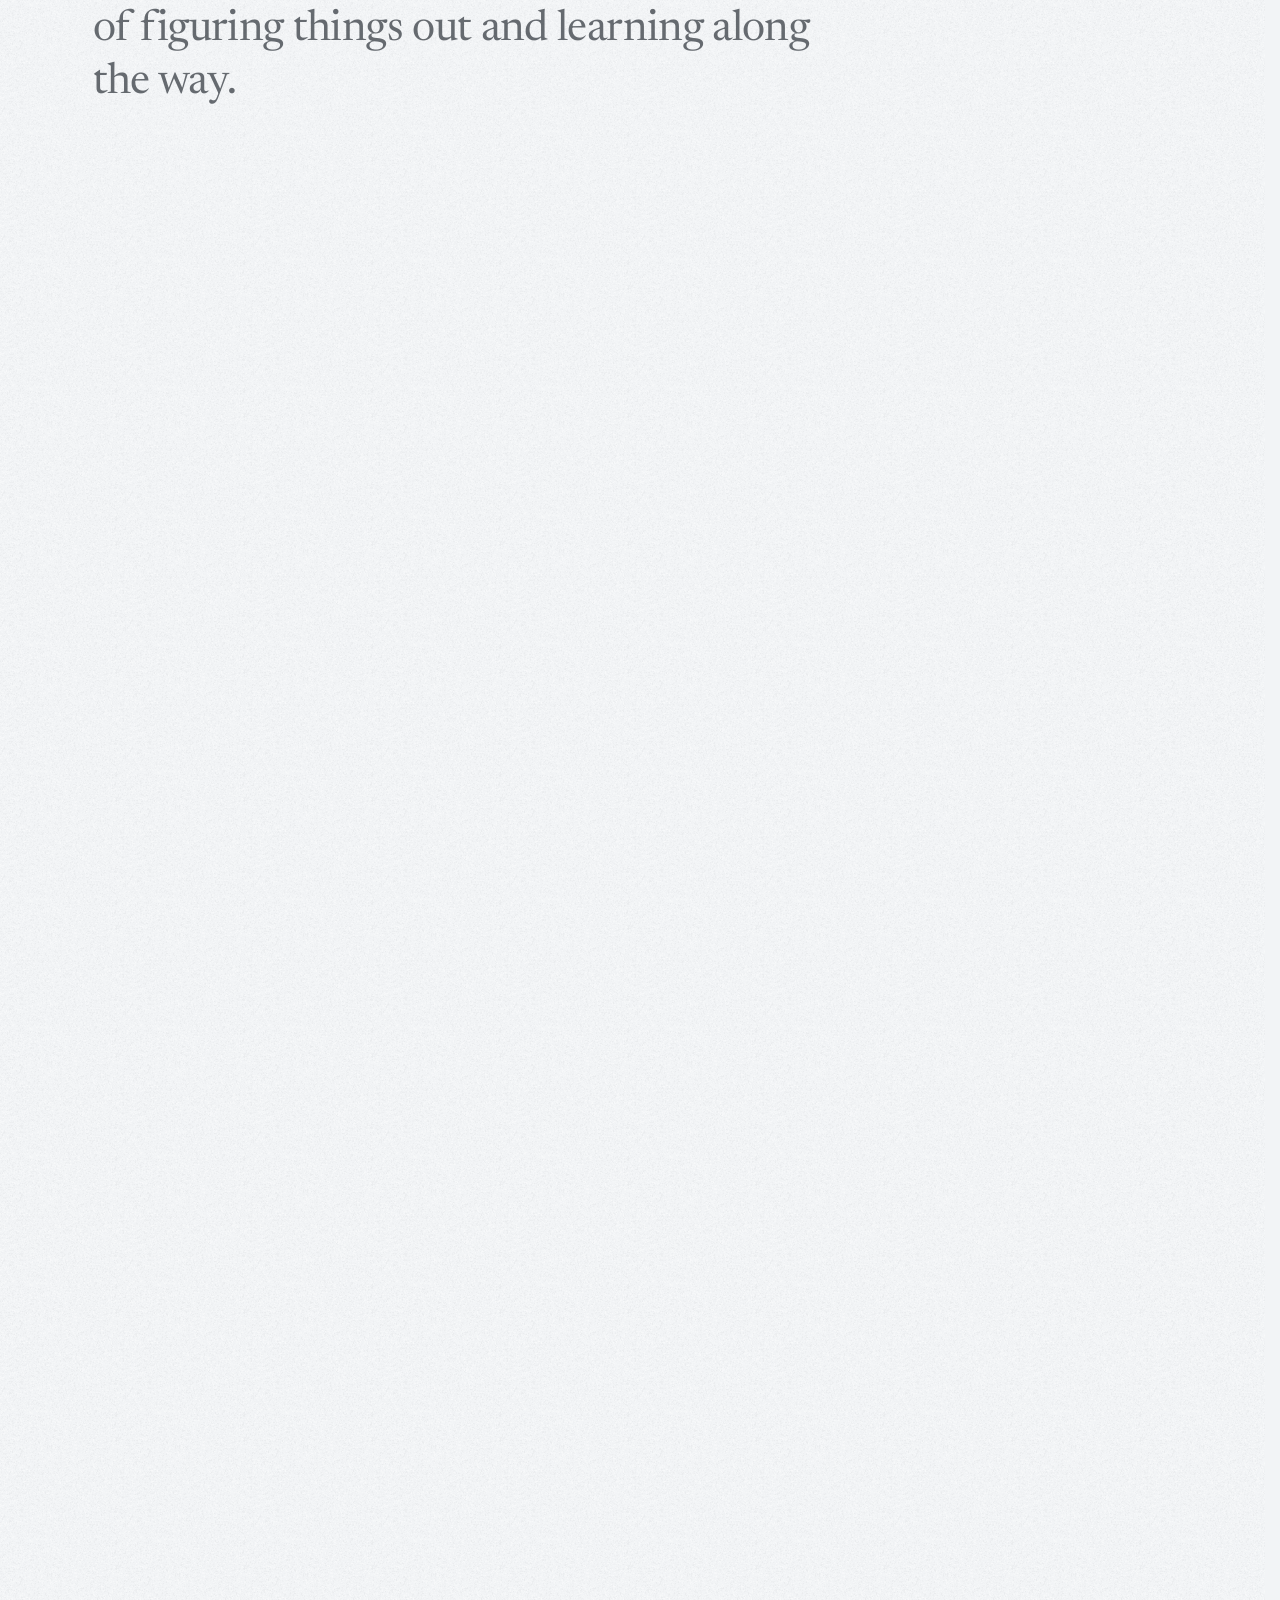
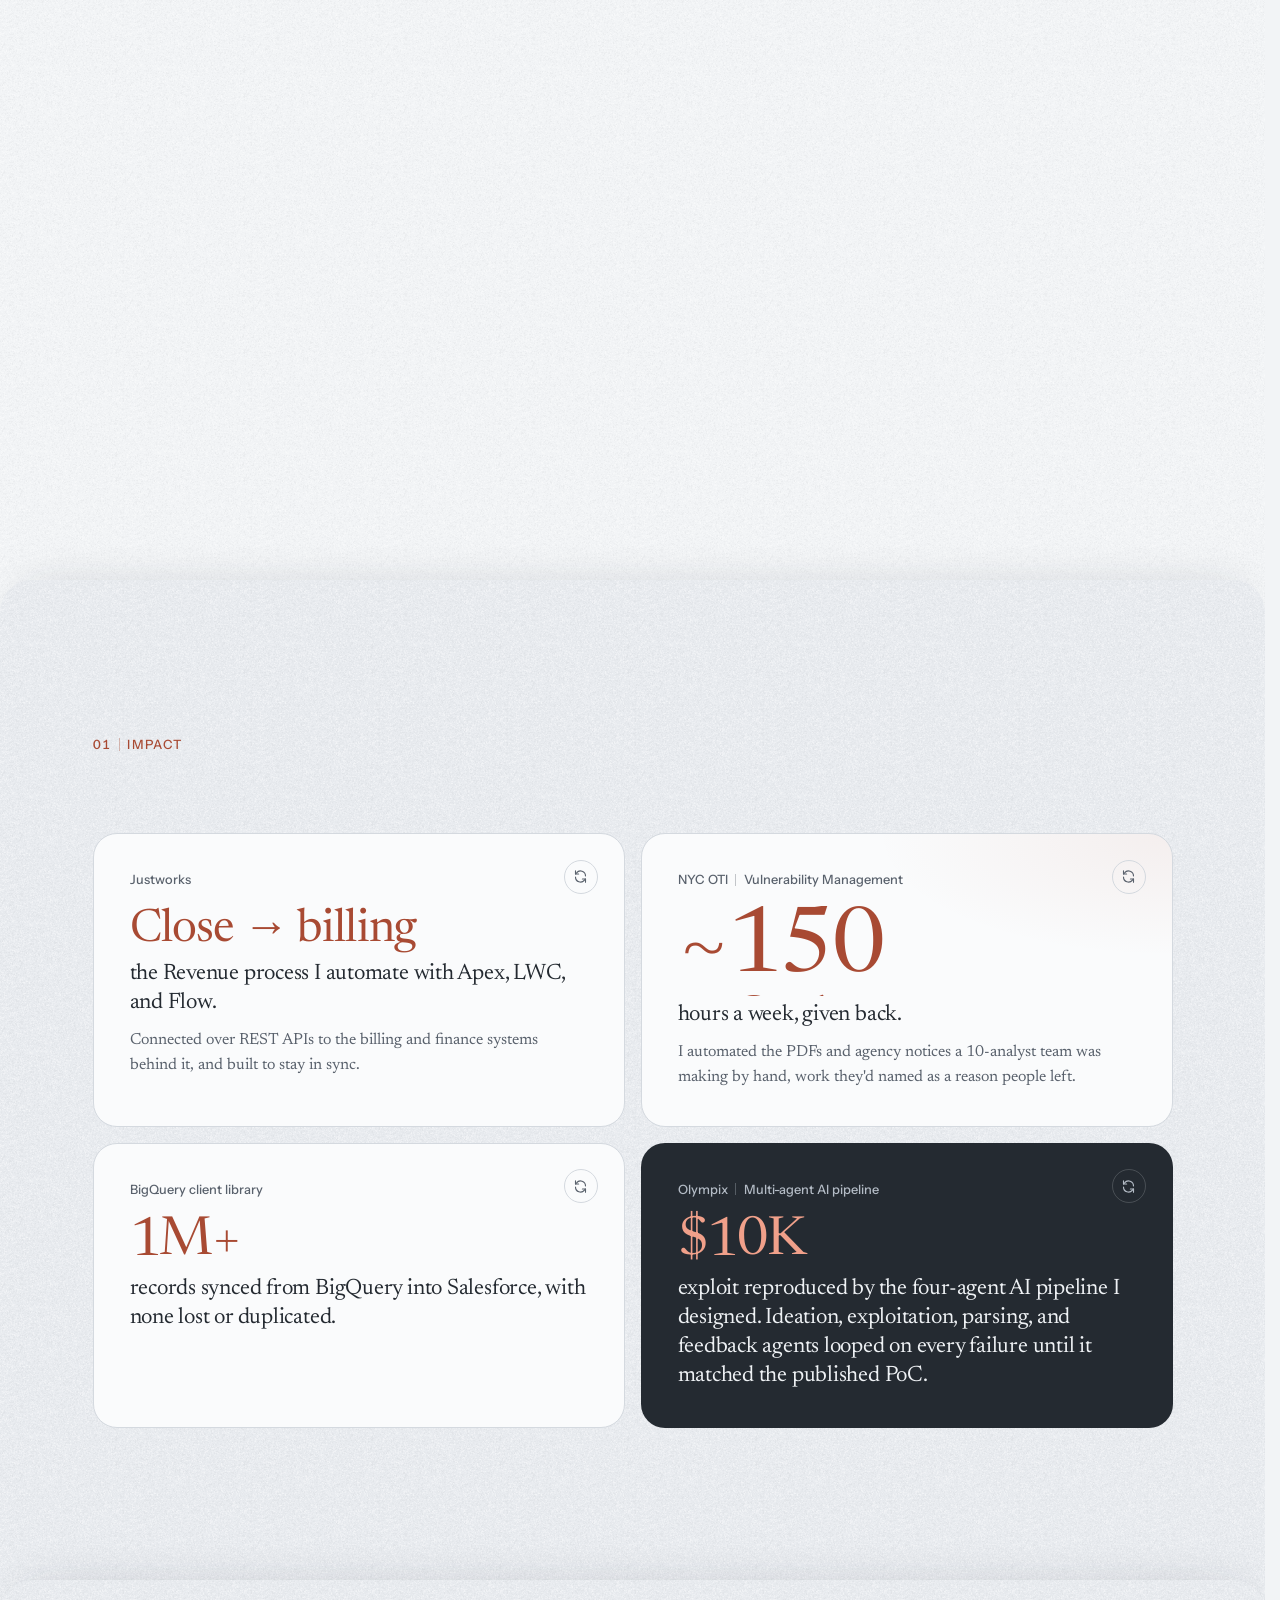
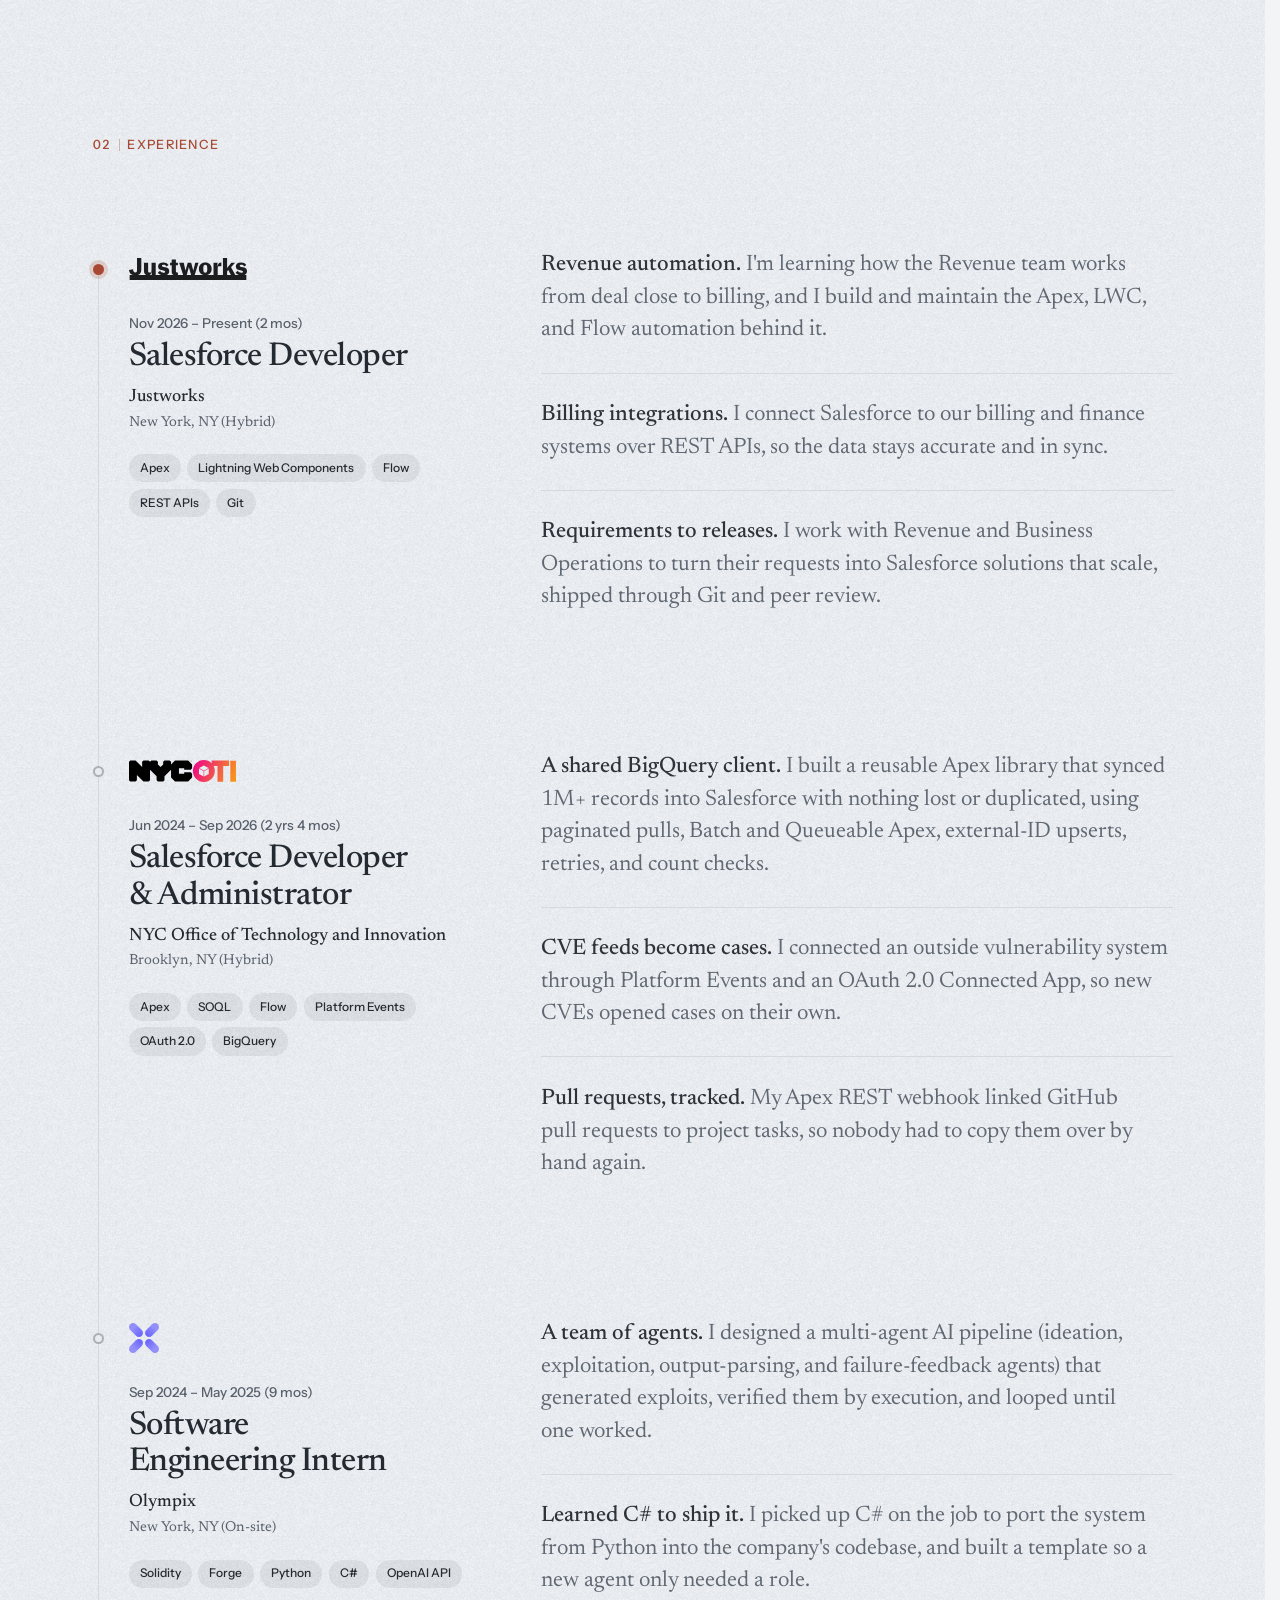
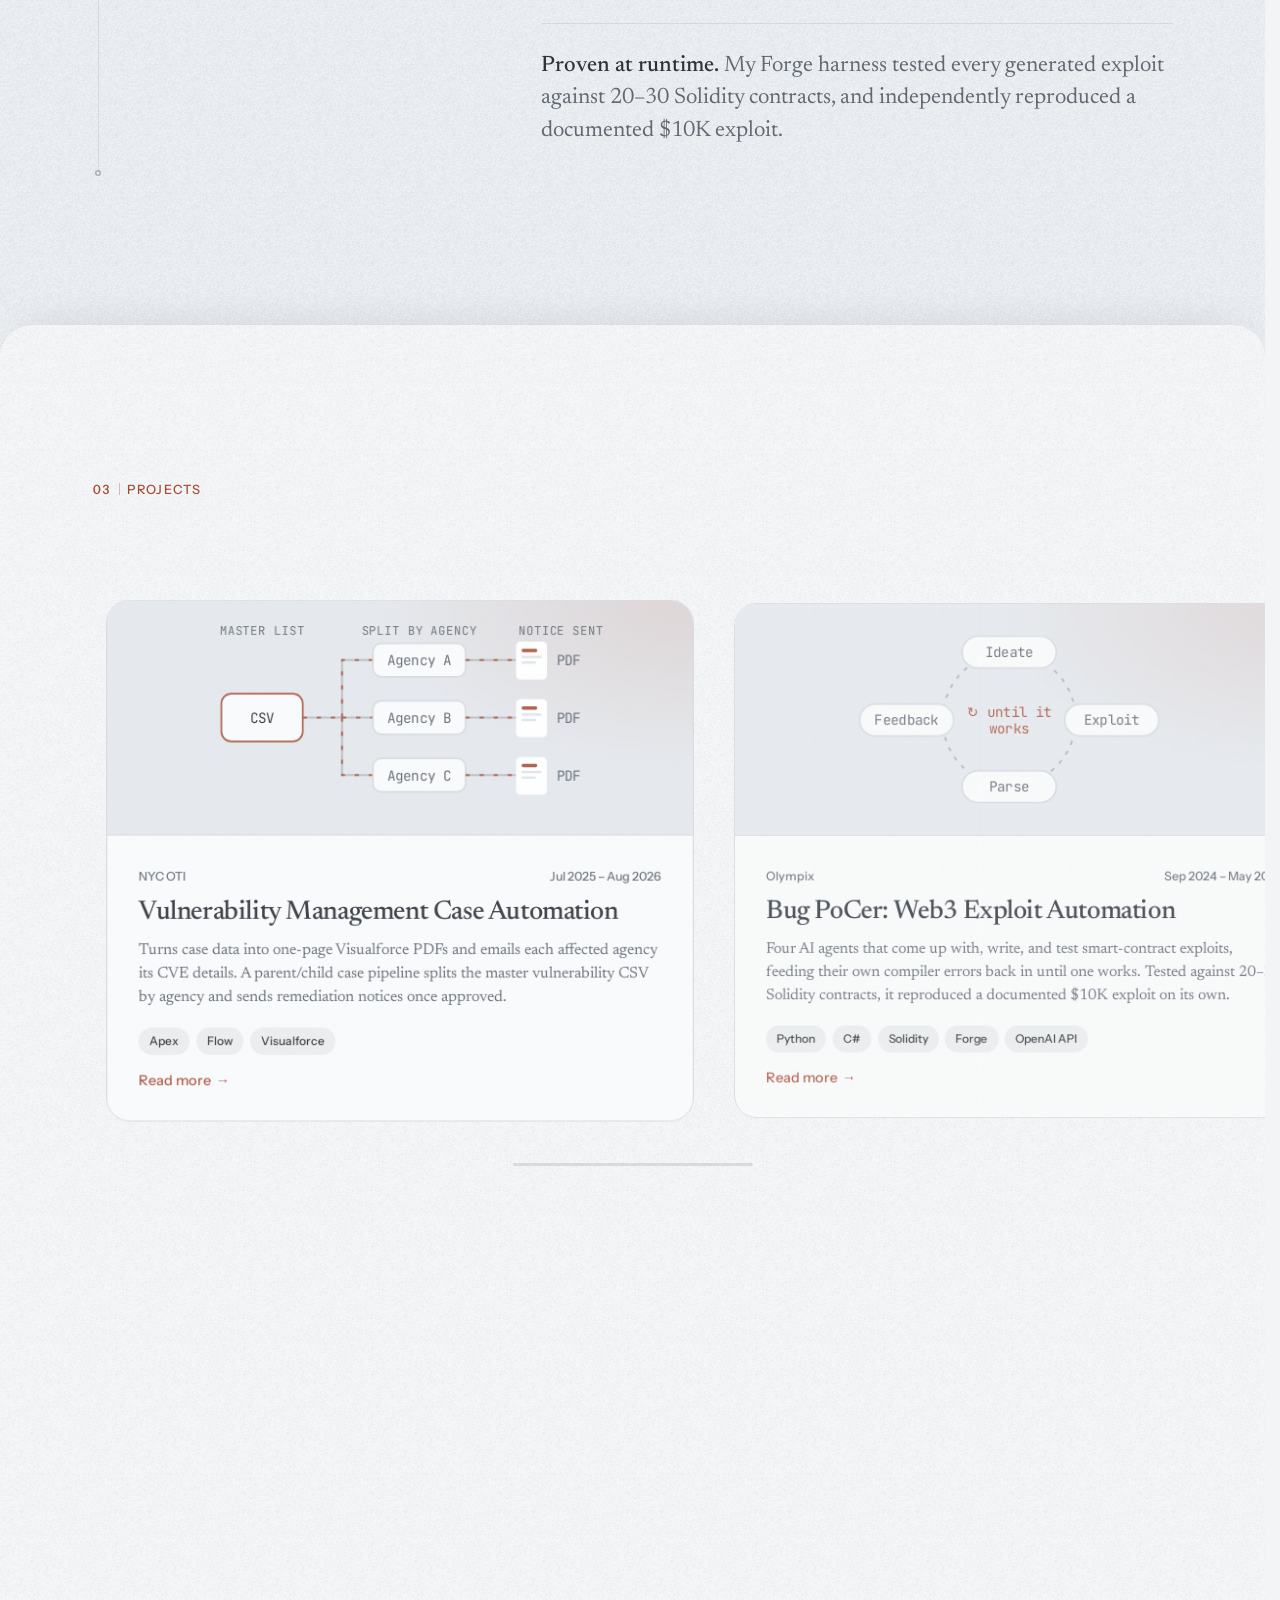
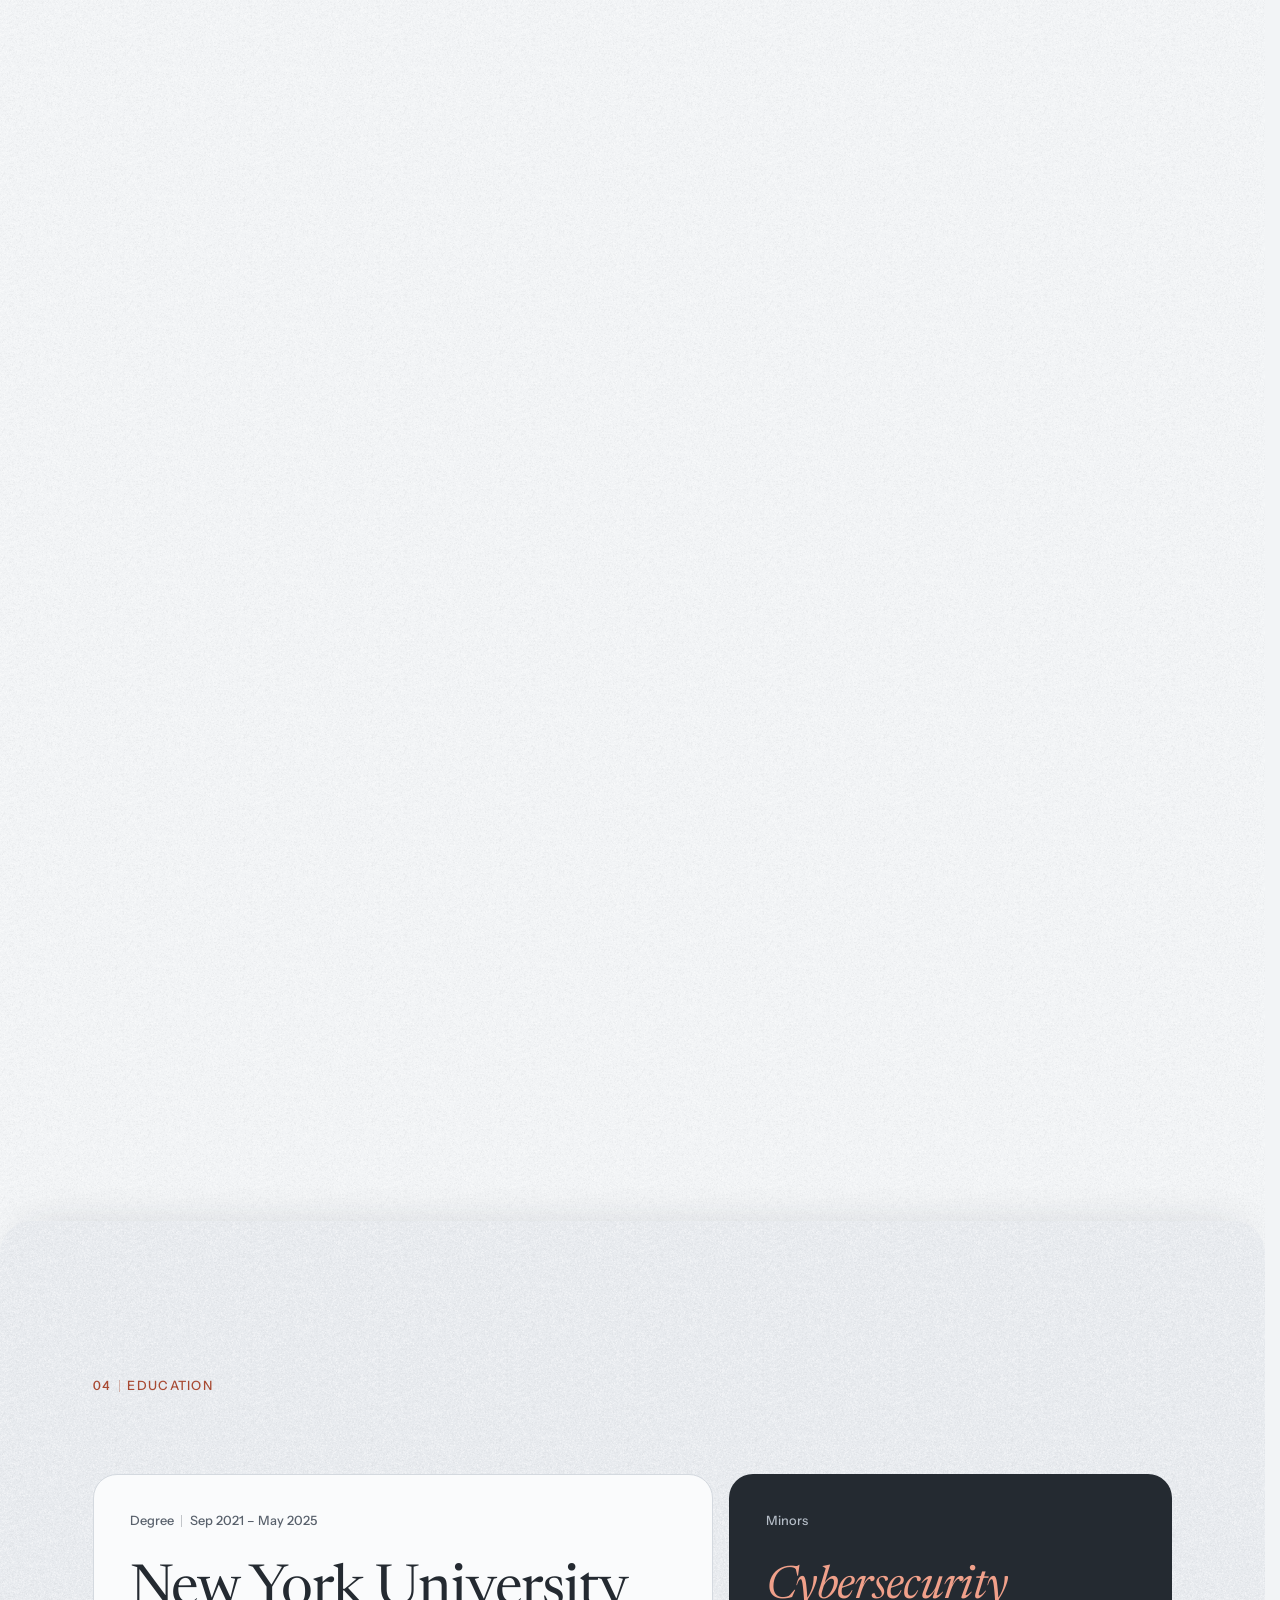
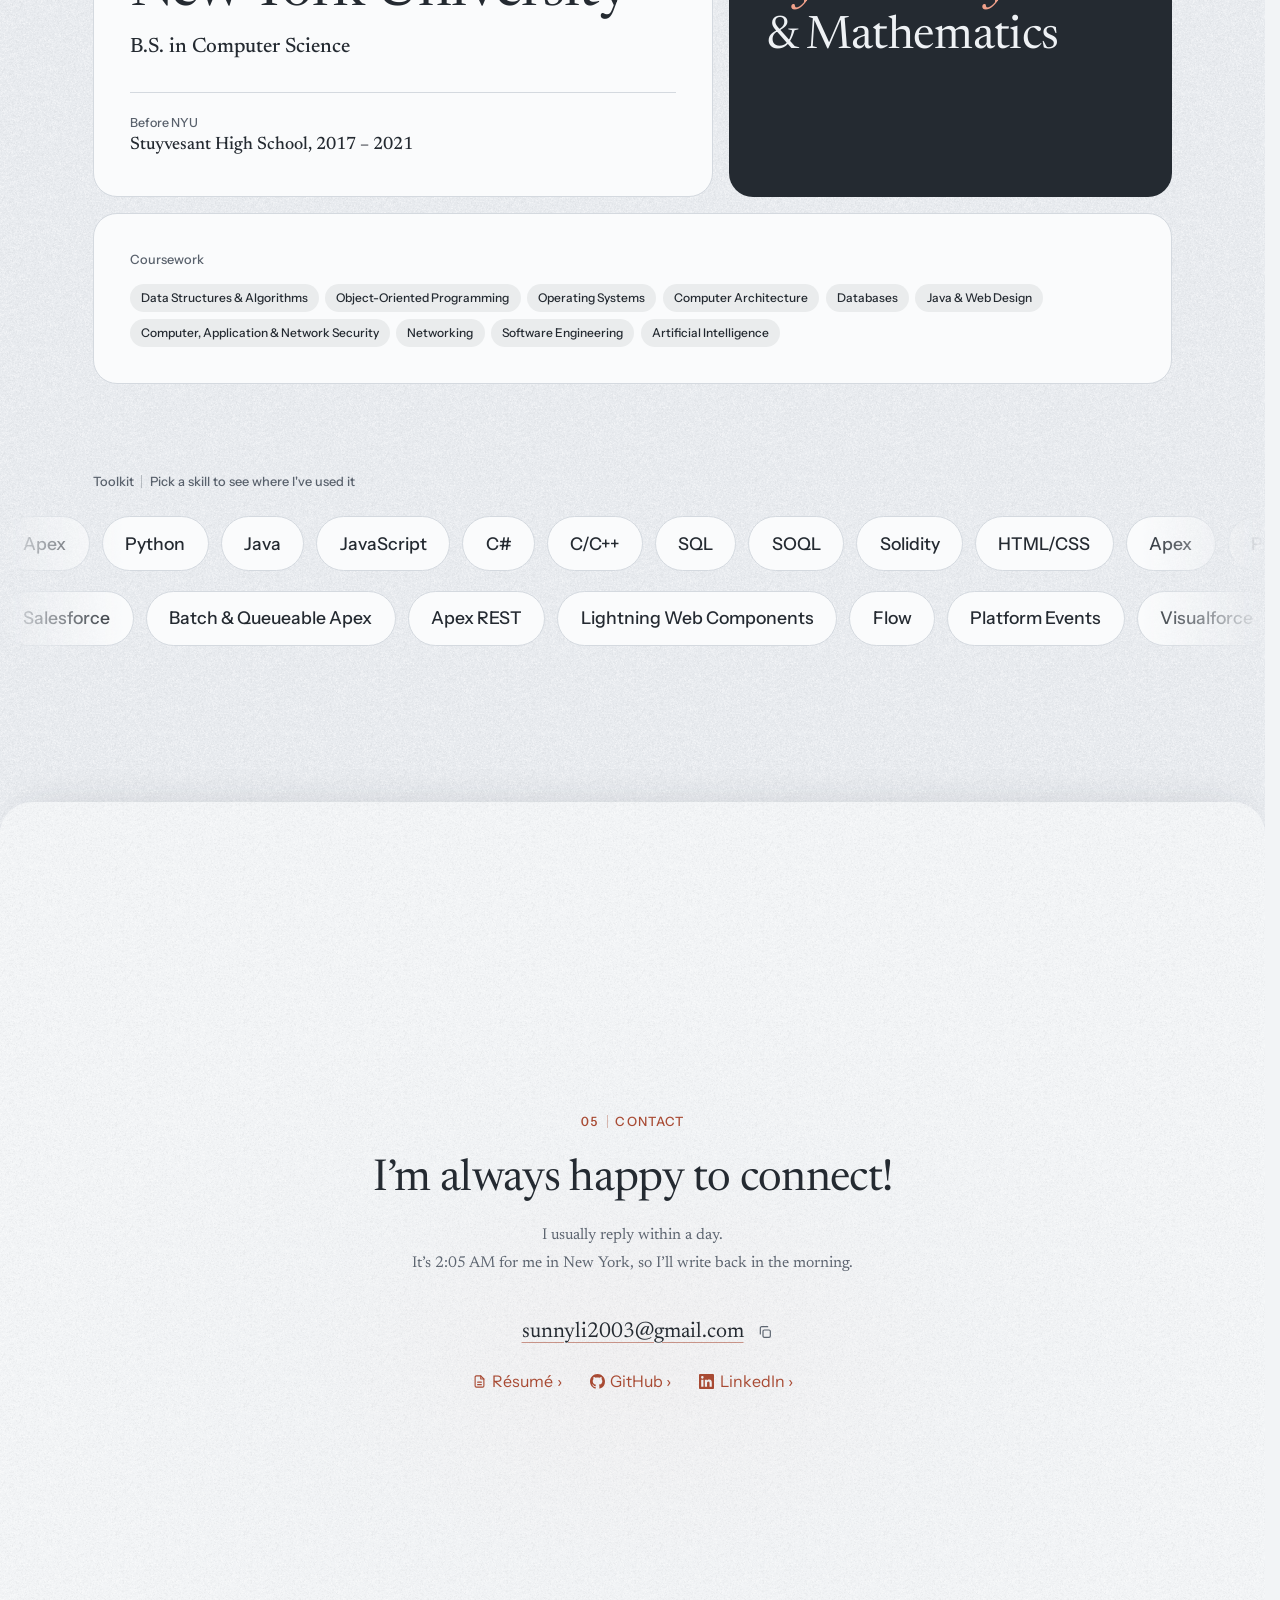
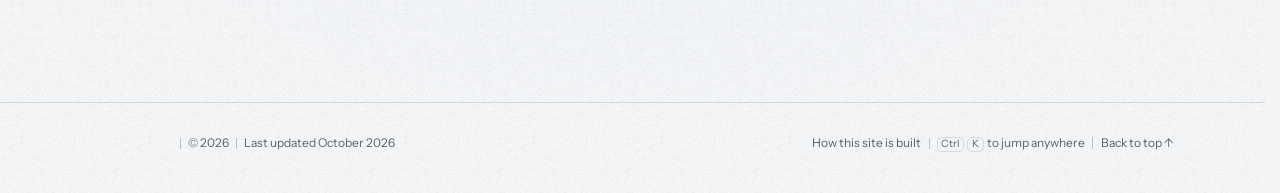
==== commit fd0e60da: "Remove the headlines from sections 1–4, update the About paragraph, take the web address off the lin" ====
--- a/index.html
+++ b/index.html
@@ -222,9 +222,9 @@
                         <p>I love building things that <span class="hl">quietly make other people's jobs easier</span>.
                         Usually that means sitting down with the teams who use Salesforce, learning how they actually work,
                         and <span class="hl">taking the tedious parts off their plates</span>.</p>
-                        <p>I’ve learned the most when I was <span class="hl">pushed outside what I already knew</span>. Whether that
-                        meant picking up a new language on the job or keeping up with requirements that changed every week,
-                        I’ve grown to enjoy that kind of challenge.</p>
+                        <p>A lot of what I’ve learned has come from <span class="hl">stepping into something unfamiliar</span>, whether
+                        that meant picking up a new language on the job or keeping up with requirements that changed every week.
+                        I’ve come to enjoy the challenge of figuring things out and learning along the way.</p>
                     </div>
                 </div>
             </div>
@@ -234,8 +234,7 @@
         <section class="light section rise holds" id="impact" aria-labelledby="impact-title">
             <div class="hold">
                 <div class="container">
-                    <p class="eyebrow grad-text rv"><span class="eyebrow-num">01</span><span class="sep"><span class="visually-hidden">, </span></span>Impact</p>
-                    <h2 class="headline rv" id="impact-title" style="--d:.08s">My work, <br>by the numbers.</h2>
+                    <h2 class="eyebrow grad-text rv" id="impact-title"><span class="eyebrow-num">01</span><span class="sep"><span class="visually-hidden">, </span></span>Impact</h2>
 
                     <div class="bento">
                         <article class="tile tile-span2 spot rv-scale" data-turn>
@@ -305,8 +304,7 @@
         <section class="light section rise holds" id="experience" aria-labelledby="experience-title">
             <div class="hold">
                 <div class="container">
-                    <p class="eyebrow grad-text rv"><span class="eyebrow-num">02</span><span class="sep"><span class="visually-hidden">, </span></span>Experience</p>
-                    <h2 class="headline rv" id="experience-title" style="--d:.08s">Where I've shipped.</h2>
+                    <h2 class="eyebrow grad-text rv" id="experience-title"><span class="eyebrow-num">02</span><span class="sep"><span class="visually-hidden">, </span></span>Experience</h2>
 
                     <div class="jobs">
                         <article class="job" id="job-justworks" data-name="Justworks" data-skills="Salesforce, Apex, Lightning Web Components, Flow, REST APIs, Git/GitHub">
@@ -372,8 +370,7 @@
         <section class="dark rise" id="projects" aria-labelledby="projects-title">
             <div class="hold">
                 <div class="container projects-head">
-                    <p class="eyebrow grad-text rv"><span class="eyebrow-num">03</span><span class="sep"><span class="visually-hidden">, </span></span>Projects</p>
-                    <h2 class="headline rv" id="projects-title" style="--d:.08s">Selected work.</h2>
+                    <h2 class="eyebrow grad-text rv" id="projects-title"><span class="eyebrow-num">03</span><span class="sep"><span class="visually-hidden">, </span></span>Projects</h2>
                 </div>
 
                 <div class="gallery" data-scene>
@@ -507,8 +504,7 @@
         <section class="light section rise holds" id="education" aria-labelledby="education-title">
             <div class="hold">
                 <div class="container">
-                    <p class="eyebrow grad-text rv"><span class="eyebrow-num">04</span><span class="sep"><span class="visually-hidden">, </span></span>Education</p>
-                    <h2 class="headline rv" id="education-title" style="--d:.08s">The foundation.</h2>
+                    <h2 class="eyebrow grad-text rv" id="education-title"><span class="eyebrow-num">04</span><span class="sep"><span class="visually-hidden">, </span></span>Education</h2>
 
                     <div class="found">
                         <article class="tile spot rv-scale">
--- a/assets/css/styles.css
+++ b/assets/css/styles.css
@@ -339,13 +339,6 @@
     text-transform: uppercase;
 }
 
-.headline {
-    font-size: clamp(2.4rem, 6vw, 4.5rem);
-    font-weight: 400;
-    letter-spacing: -0.02em;
-    line-height: 1.08;
-}
-
 /* Buttons and links */
 .pill {
     display: inline-flex;
@@ -1189,21 +1182,6 @@
 /* The tiles rise with the separate translate and scale properties, which leaves transform free for their tilt */
 .motion .rv-scale { translate: 0 40px; scale: 0.94; transition-property: opacity, translate, scale; }
 .motion .rv-scale.in { opacity: 1; translate: none; scale: none; }
-
-/* Section headlines don't fade in whole: each line rises into place from behind its own edge, one after another.
-   The script puts every word in a clipped box (.hl-w) and numbers the lines (--line). The clip reaches a little
-   past each word, so descenders and italics aren't cut off. */
-.hl-w { display: inline-block; clip-path: inset(-0.25em -0.2em -0.3em); }
-.hl-w > span { display: inline-block; }
-.motion .headline.split { opacity: 1; filter: none; transform: none; }
-
-.motion .headline.split .hl-w > span {
-    transform: translate3d(0, calc(100% + 0.4em), 0);
-    transition: transform 1.1s var(--ease);
-    transition-delay: calc(var(--d, 0s) + var(--line, 0) * 0.12s);
-}
-
-.motion .headline.split.in .hl-w > span { transform: none; }
 
 /* ================= Impact bento ================= */
 .bento {
@@ -2046,7 +2024,7 @@
     }
 
     .hero-copy, .hero-photo-wrap, .hero-photo, .gallery-track, .card, .tile, .skill, .rv, .rv-scale, .load,
-    .hero-title, .hero-title .ch, .story .w, .feats li, .headline .hl-w > span, .story-sticky > .container, .holds > .hold {
+    .hero-title, .hero-title .ch, .story .w, .feats li, .story-sticky > .container, .holds > .hold {
         opacity: 1 !important;
         transform: none !important;
         translate: none !important;
@@ -2065,7 +2043,6 @@
     .hero-photo { width: 7.5rem !important; }
     .hero-quote { display: none !important; }
     .hero-title { font-size: 40pt !important; }
-    .headline { font-size: 22pt !important; }
     .story-text { max-width: none; font-size: 14pt !important; }
 
     .gallery-track { flex-wrap: wrap; width: auto !important; padding: 0 !important; }
@@ -2083,7 +2060,7 @@
 
     .tile, .card, .job, .feats li, .found, .marquee { break-inside: avoid; }
     .eyebrow { display: block !important; }
-    .eyebrow, .headline { break-after: avoid; page-break-after: avoid; }
+    .eyebrow { break-after: avoid; page-break-after: avoid; }
     .hero-actions { display: none !important; }
 
     /* Paper is narrow enough to trigger the phone layout; put the two-column layouts back */
@@ -2329,11 +2306,19 @@
 .panel p:not(.panel-meta) { font-size: 1.05rem; line-height: 1.6; color: var(--text-2); }
 .panel .chips { margin-top: 1.75rem; }
 
-/* Under Next project, on desktop: the arrow keys do the same (the script adds the note) */
+/* Under Next project: the arrow keys do the same on a computer, and a sideways swipe on a touch screen (the script
+   adds the note) */
 .panel p.panel-keys { display: none; margin: 0.75rem 0 0; font-family: var(--font); font-size: 0.75rem; line-height: 1.5; text-align: center; color: var(--text-3); }
+.panel-keys .keys-touch { display: none; }
 
 @media (hover: hover) and (pointer: fine) {
     .panel p.panel-keys { display: block; }
+}
+
+@media (pointer: coarse) {
+    .panel p.panel-keys { display: block; }
+    .panel-keys .keys-fine { display: none; }
+    .panel-keys .keys-touch { display: inline; }
 }
 
 /* It's the very last line, so it rises in with Next project rather than on its own */
@@ -2687,6 +2672,28 @@
 
 @keyframes vtIn { from { opacity: 0; } }
 @keyframes vtOut { to { opacity: 0; } }
+
+/* ================= Turning between write-ups ================= */
+/* Next project, the arrow keys, and a sideways swipe turn one write-up to the next like a page (a view transition,
+   with the script naming the two for the moment of the turn): going on, the next slides in from the right over this
+   one, which eases off to the left and fades away under it; going back, this one slides away to the right and the
+   one before comes back out from under it. The page underneath fades all the way, so nothing is left to vanish when
+   the turn ends. The page on top casts a soft shadow along its edge. */
+.turning { view-transition-name: sheet; }
+
+::view-transition-group(sheet) { animation-duration: 0.5s; animation-timing-function: var(--ease); }
+::view-transition-old(sheet),
+::view-transition-new(sheet) { mix-blend-mode: normal; }
+
+html.turn-next::view-transition-old(sheet) { animation: turnUnder 0.5s var(--ease) both; }
+html.turn-next::view-transition-new(sheet) { animation: turnOver 0.5s var(--ease) both; box-shadow: -14px 0 36px rgba(0, 0, 0, 0.16); }
+html.turn-prev::view-transition-old(sheet) { z-index: 1; animation: turnAway 0.5s var(--ease) both; box-shadow: -14px 0 36px rgba(0, 0, 0, 0.16); }
+html.turn-prev::view-transition-new(sheet) { animation: turnBack 0.5s var(--ease) both; }
+
+@keyframes turnOver { from { transform: translateX(100%); } }
+@keyframes turnUnder { to { transform: translateX(-28%); opacity: 0; } }
+@keyframes turnAway { to { transform: translateX(100%); } }
+@keyframes turnBack { from { transform: translateX(-28%); opacity: 0; } }
 
 /* ================= Moving between pages ================= */
 /* Going between the portfolio, the résumé, and the 404 page eases one page into the next instead of a hard cut.
@@ -3294,7 +3301,7 @@
 }
 
 .anchor-btn svg { width: 14px; height: 14px; stroke-width: 2; }
-.container:has(> :is(.eyebrow, .headline, .contact-sub):hover) > .anchor-btn { opacity: 1; }
+.container:has(> :is(.eyebrow, .contact-sub):hover) > .anchor-btn { opacity: 1; }
 .anchor-btn:hover,
 .anchor-btn:focus-visible,
 .anchor-btn.copied { opacity: 1; color: var(--accent); background: rgba(var(--accent-rgb), 0.1); }
@@ -3524,7 +3531,6 @@
     .bento { grid-template-columns: 1fr; }
 
     .edu-facts { grid-template-columns: 1fr; }
-    .headline br { display: none; }
     /* At the end of the page the footer's line sits level with the round back-to-top button (both 44px tall, 16px off
        the bottom), with room on the right so the text never runs under it */
     .footer-inner {
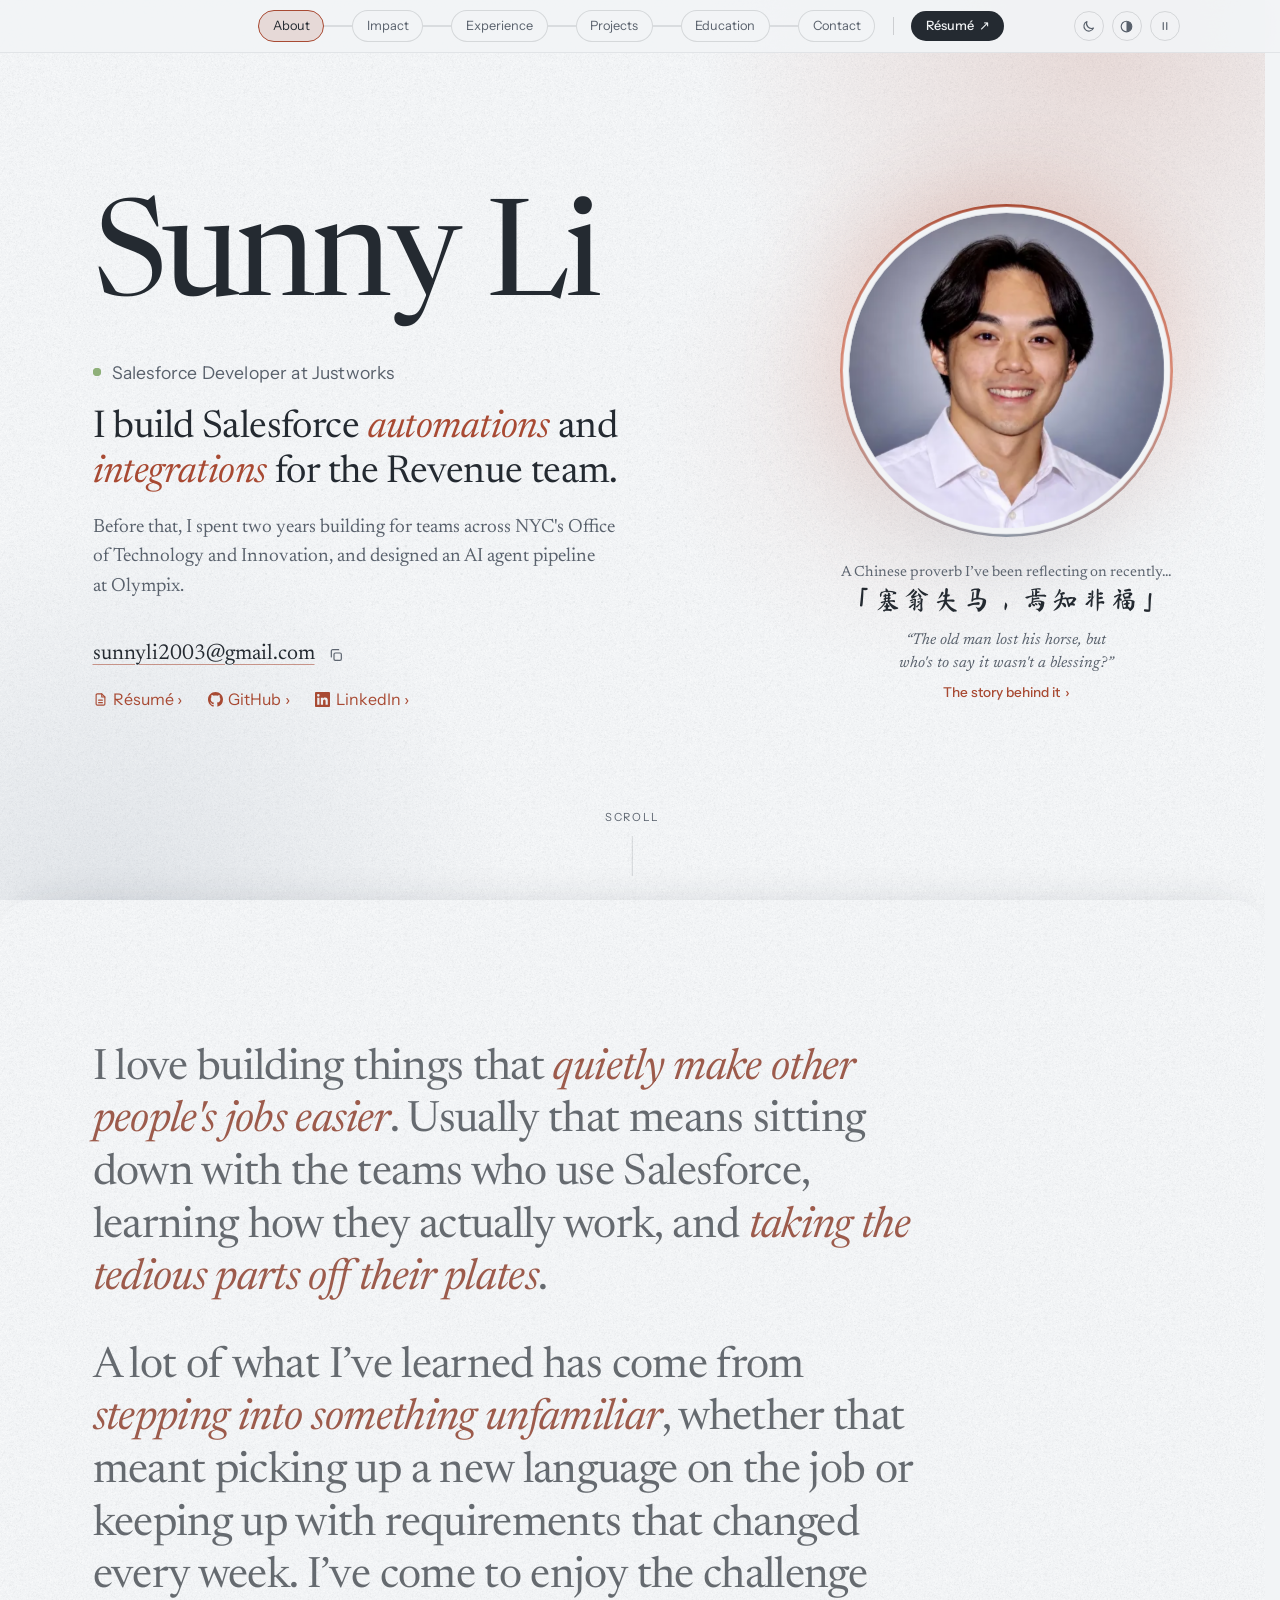
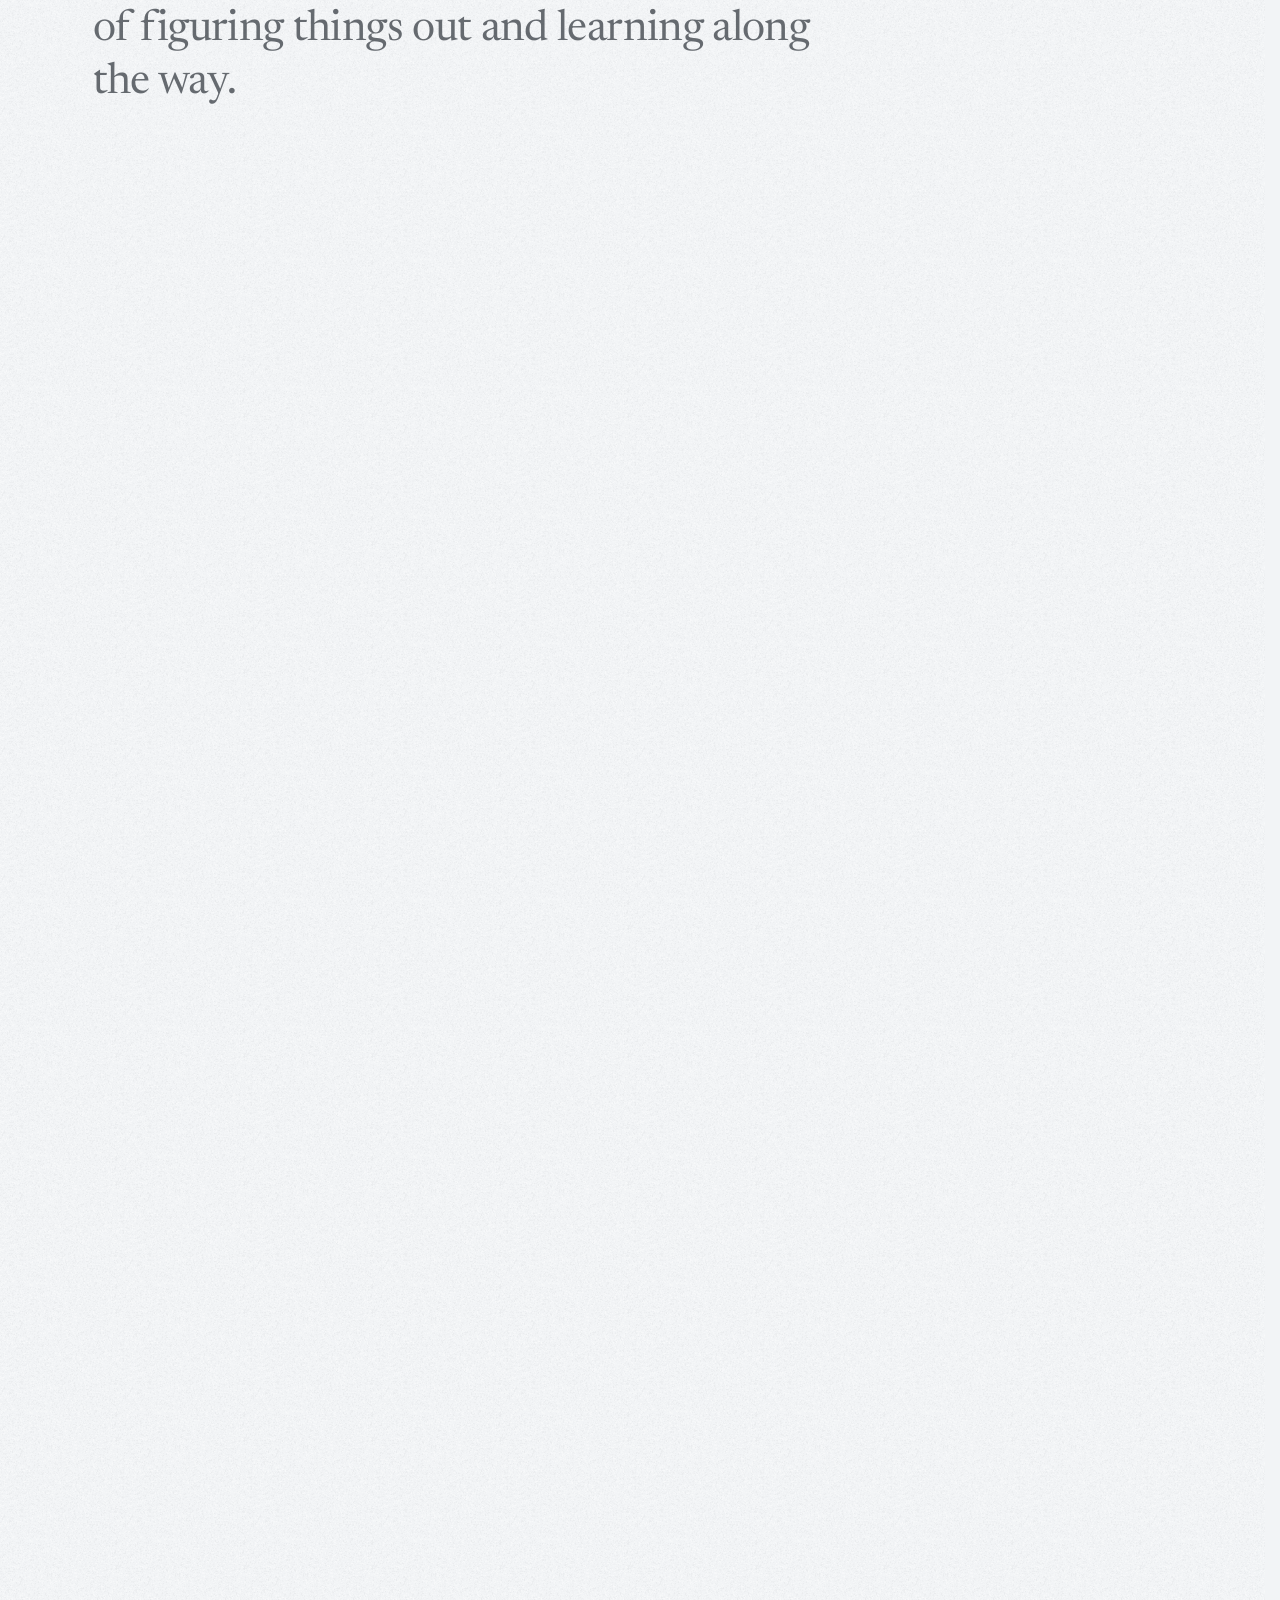
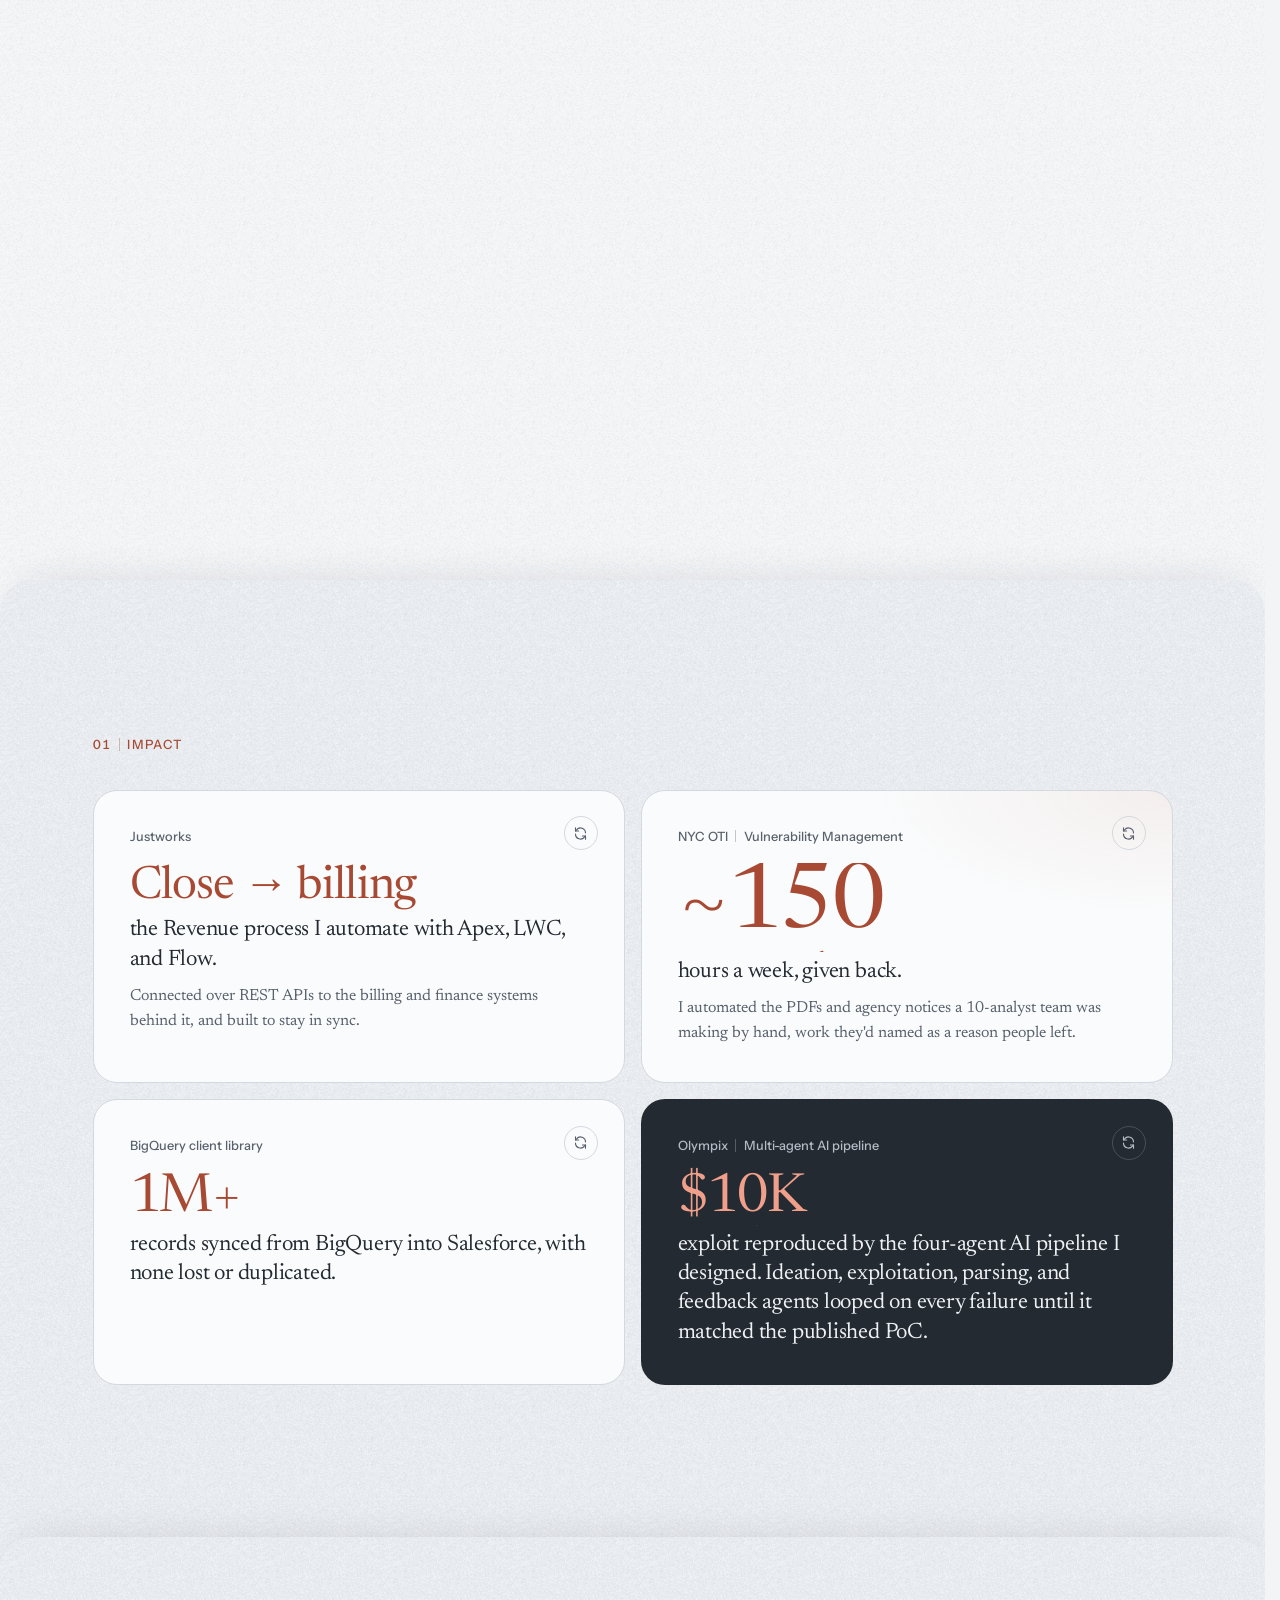
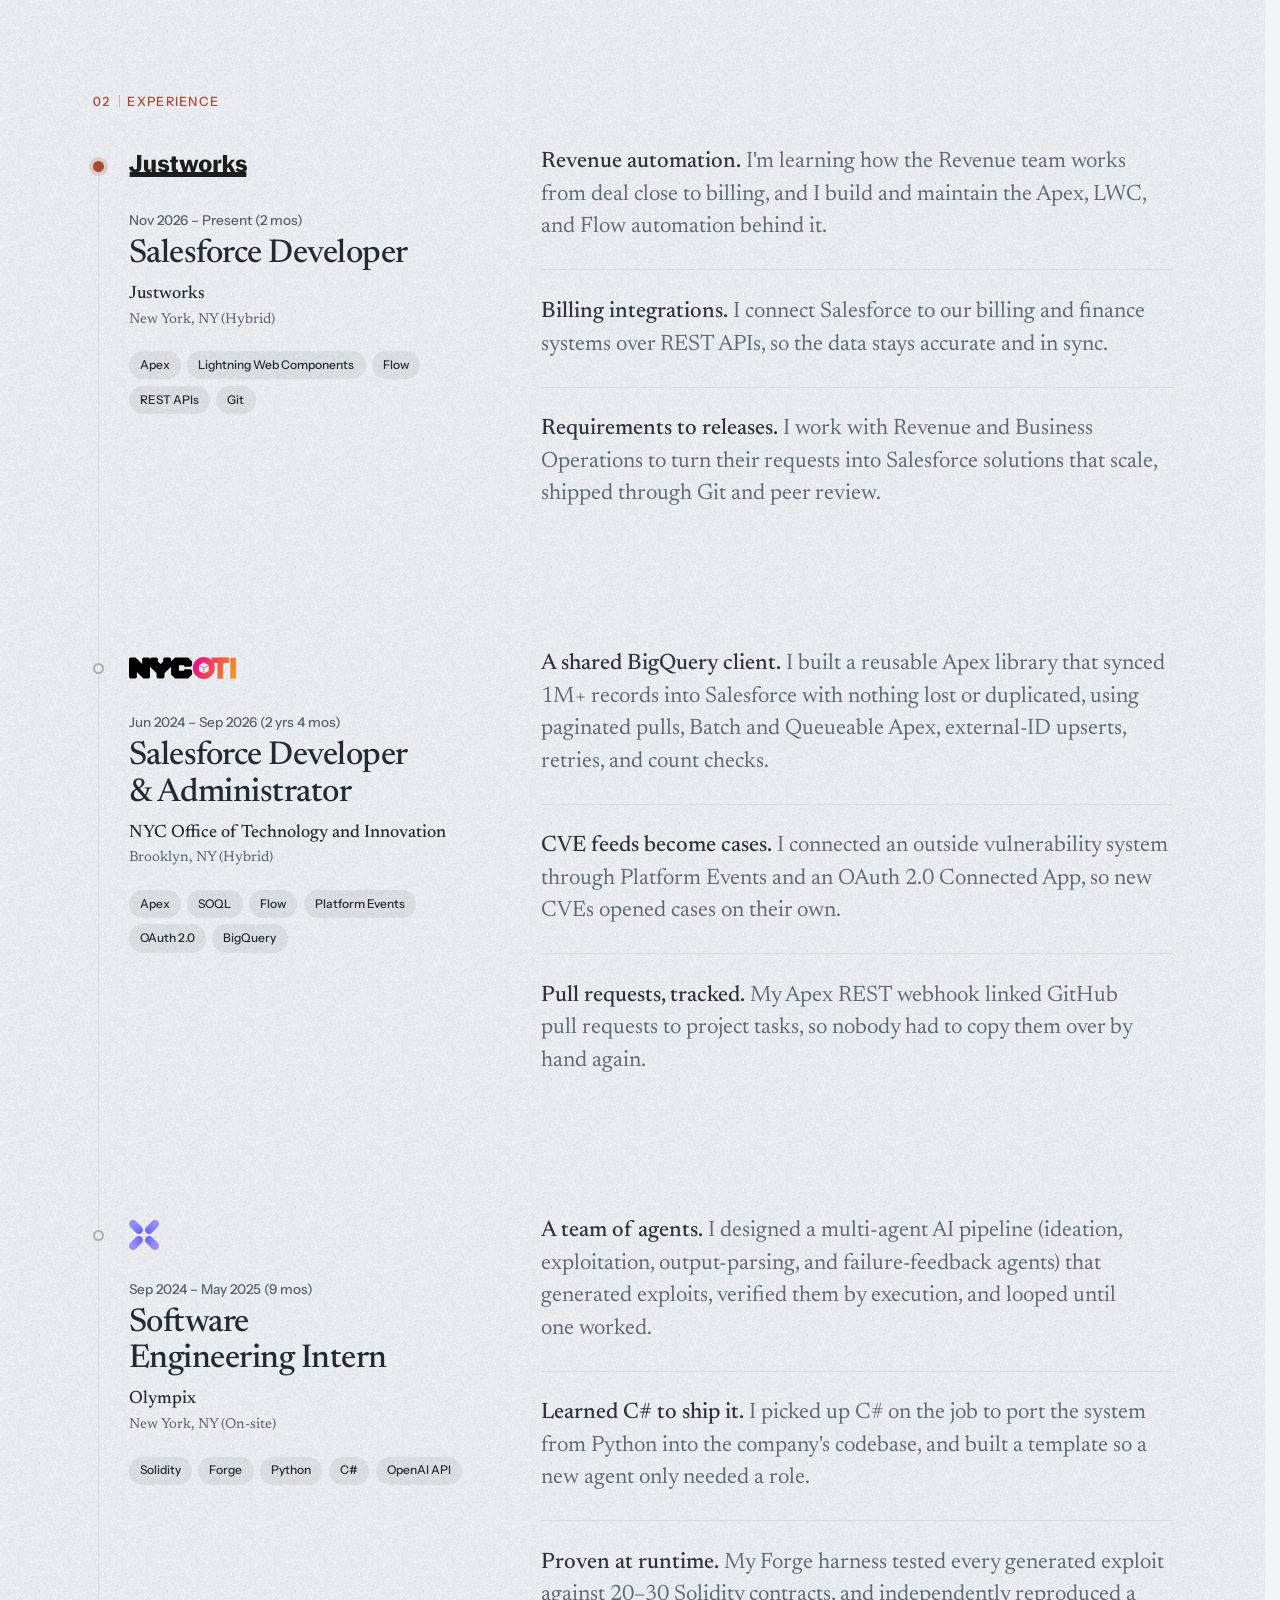
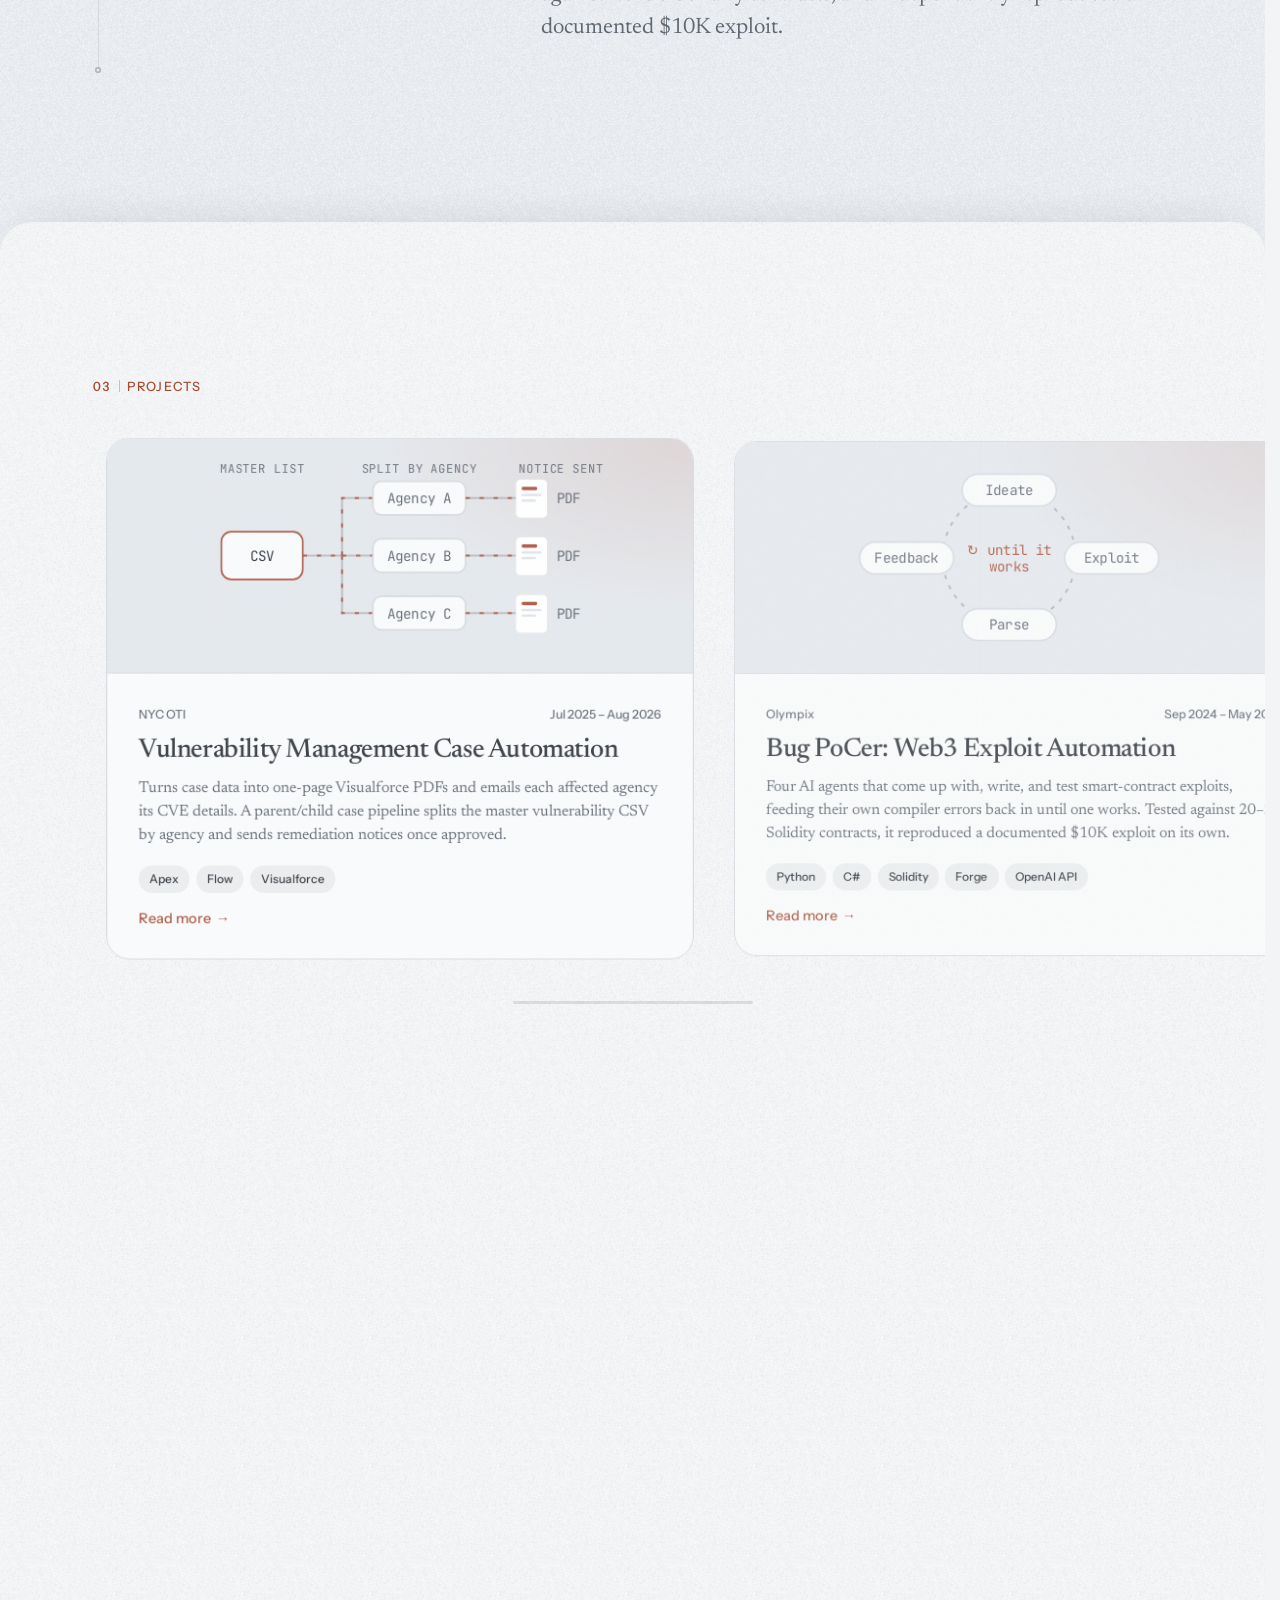
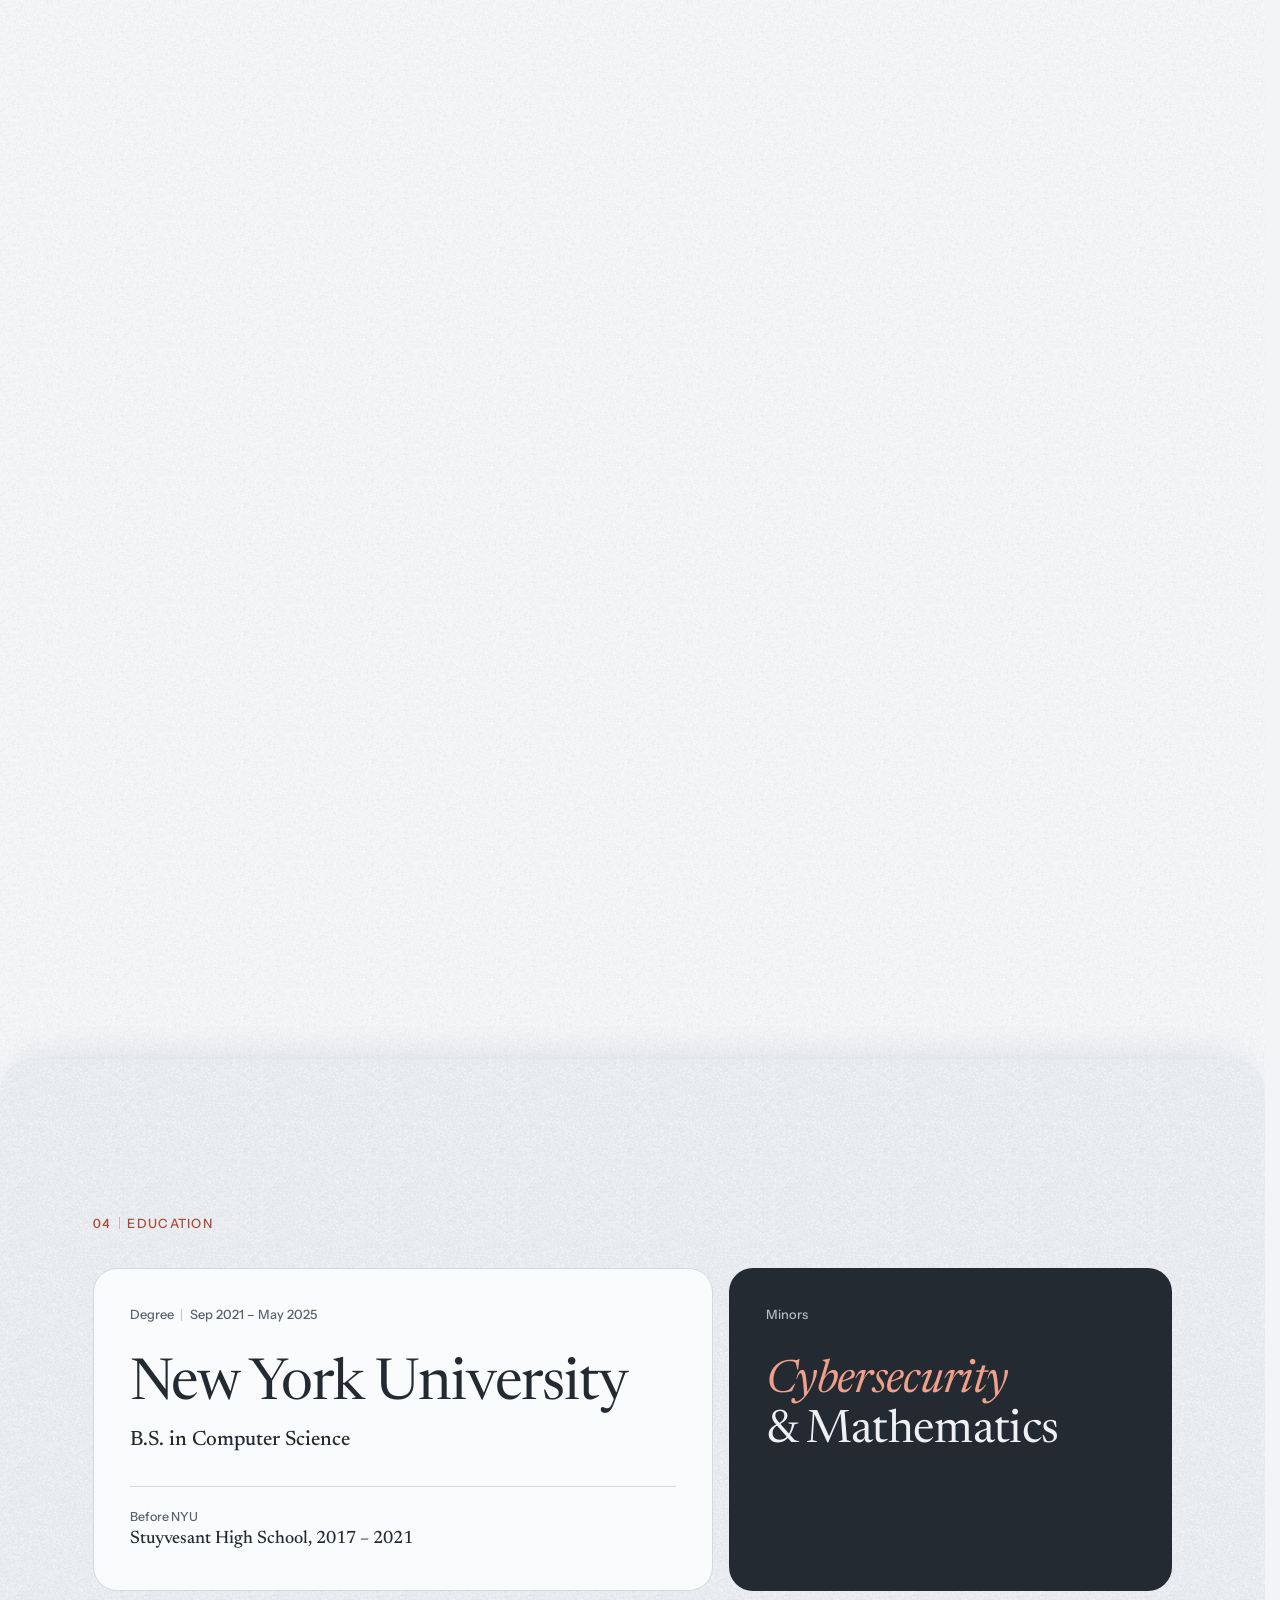
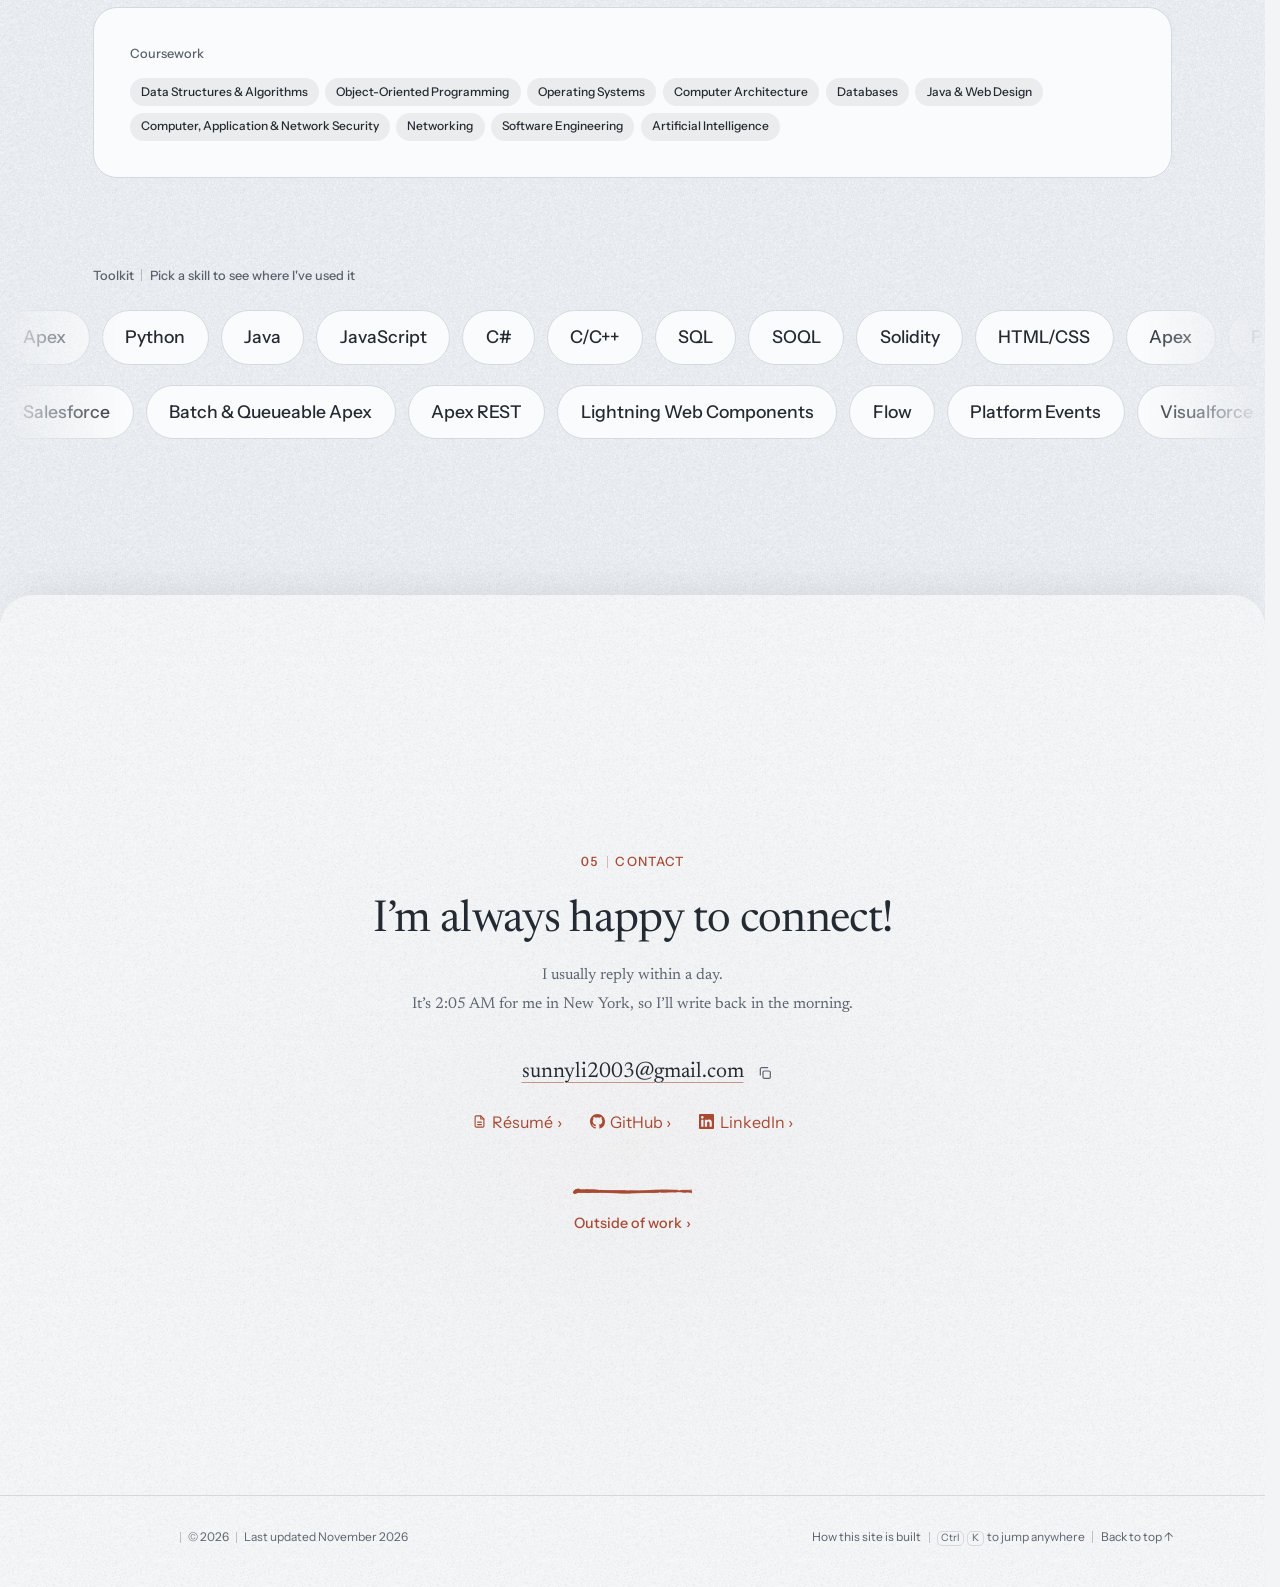
==== commit b668f970: "Add runnable samples to the Vulnerability Management and Journal write-ups, a Bug PoCer replay, at-a" ====
--- a/index.html
+++ b/index.html
@@ -177,6 +177,23 @@
                             <a class="link" href="https://github.com/sunnnnyli" target="_blank" rel="noopener"><svg class="lk-ic" viewBox="0 0 16 16" aria-hidden="true"><path d="M8 0C3.58 0 0 3.58 0 8c0 3.54 2.29 6.53 5.47 7.59.4.07.55-.17.55-.38 0-.19-.01-.82-.01-1.49-2.01.37-2.53-.49-2.69-.94-.09-.23-.48-.94-.82-1.13-.28-.15-.68-.52-.01-.53.63-.01 1.08.58 1.23.82.72 1.21 1.87.87 2.33.66.07-.52.28-.87.51-1.07-1.78-.2-3.64-.89-3.64-3.95 0-.87.31-1.59.82-2.15-.08-.2-.36-1.02.08-2.12 0 0 .67-.21 2.2.82.64-.18 1.32-.27 2-.27.68 0 1.36.09 2 .27 1.53-1.04 2.2-.82 2.2-.82.44 1.1.16 1.92.08 2.12.51.56.82 1.27.82 2.15 0 3.07-1.87 3.75-3.65 3.95.29.25.54.73.54 1.48 0 1.07-.01 1.93-.01 2.2 0 .21.15.46.55.38A8.01 8.01 0 0 0 16 8c0-4.42-3.58-8-8-8z"/></svg><span class="lk-t">GitHub</span> <span class="chev" aria-hidden="true">›</span></a>
                             <a class="link" href="https://www.linkedin.com/in/sunnyli2003" target="_blank" rel="noopener"><svg class="lk-ic" viewBox="0 0 24 24" aria-hidden="true"><path d="M20.45 20.45h-3.55v-5.57c0-1.33-.03-3.04-1.85-3.04-1.85 0-2.14 1.45-2.14 2.94v5.67H9.35V9h3.41v1.56h.05c.48-.9 1.64-1.85 3.37-1.85 3.6 0 4.27 2.37 4.27 5.46v6.28zM5.34 7.43a2.06 2.06 0 1 1 0-4.13 2.06 2.06 0 0 1 0 4.13zM7.12 20.45H3.56V9h3.56v11.45zM22.22 0H1.77C.79 0 0 .77 0 1.73v20.54C0 23.23.79 24 1.77 24h20.45c.98 0 1.78-.77 1.78-1.73V1.73C24 .77 23.2 0 22.22 0z"/></svg><span class="lk-t">LinkedIn</span> <span class="chev" aria-hidden="true">›</span></a>
                         </div>
+                        <!-- The story behind the proverb, from the Huainanzi. It takes the intro's place when opened (see main.js). -->
+                        <section class="tale" id="proverb-story" aria-labelledby="proverb-story-title" tabindex="-1">
+                            <div class="tale-top">
+                                <h2 class="tale-title" id="proverb-story-title">The old man at the frontier</h2>
+                                <button class="panel-close" type="button" aria-label="Close the story">
+                                    <svg viewBox="0 0 24 24" aria-hidden="true"><path d="M6 6l12 12M18 6L6 18"/></svg>
+                                </button>
+                            </div>
+                            <div class="tale-line" aria-hidden="true"><span></span></div>
+                            <ol class="tale-beats">
+                                <li style="--i:1"><h3>The horse runs away</h3><p>An old man lived near China’s northern frontier. When his horse ran off into nomad land, his neighbors came to console him. <em>“Who’s to say this isn’t a blessing?”</em> he asked.</p></li>
+                                <li style="--i:2"><h3>It comes back</h3><p>Months later it returned, leading a fine nomad horse. His neighbors came to congratulate him. <em>“Who’s to say this isn’t a disaster?”</em> he asked.</p></li>
+                                <li style="--i:3"><h3>His son is hurt</h3><p>His son, who loved to ride, fell from the new horse and broke his leg. His neighbors came to console him. <em>“Who’s to say this isn’t a blessing?”</em> he asked.</p></li>
+                                <li style="--i:4"><h3>War comes</h3><p>A year later, the nomads invaded. The able-bodied men went to fight, and nine in ten died. The son’s leg kept him home, and father and son both lived.</p></li>
+                            </ol>
+                            <p class="tale-end" style="--i:5">From the <cite>Huainanzi</cite>, a Chinese classic from the 2nd century BCE. Good fortune and bad keep turning into each other, and no one can tell where it ends.</p>
+                        </section>
                     </div>
 
                     <div class="hero-photo-wrap">
@@ -206,6 +223,7 @@
                                 <p class="quote-zh" lang="zh-Hans" tabindex="0"><span class="py-line" aria-hidden="true">sài wēng shī m<span class="caron">a</span>, yān zhī fēi fú</span>「<span class="zh-ch">塞<span class="py" aria-hidden="true">sài</span></span><span class="zh-ch">翁<span class="py" aria-hidden="true">wēng</span></span><span class="zh-ch">失<span class="py" aria-hidden="true">shī</span></span><span class="zh-ch">马<span class="py" aria-hidden="true">m<span class="caron">a</span></span></span>，<span class="zh-ch">焉<span class="py" aria-hidden="true">yān</span></span><span class="zh-ch">知<span class="py" aria-hidden="true">zhī</span></span><span class="zh-ch">非<span class="py" aria-hidden="true">fēi</span></span><span class="zh-ch">福<span class="py" aria-hidden="true">fú</span></span>」</p>
                                 <p class="quote-en">“The old man lost his horse, but who's to say it wasn't a blessing?”</p>
                             </blockquote>
+                            <button class="more-btn" type="button" aria-expanded="false" aria-controls="proverb-story" hidden><span class="lk-t">The story behind it</span> <span class="chev" aria-hidden="true">›</span></button>
                         </figure>
                     </div>
                 </div>
@@ -570,6 +588,13 @@
                     <a class="link" href="https://github.com/sunnnnyli" target="_blank" rel="noopener"><svg class="lk-ic" viewBox="0 0 16 16" aria-hidden="true"><path d="M8 0C3.58 0 0 3.58 0 8c0 3.54 2.29 6.53 5.47 7.59.4.07.55-.17.55-.38 0-.19-.01-.82-.01-1.49-2.01.37-2.53-.49-2.69-.94-.09-.23-.48-.94-.82-1.13-.28-.15-.68-.52-.01-.53.63-.01 1.08.58 1.23.82.72 1.21 1.87.87 2.33.66.07-.52.28-.87.51-1.07-1.78-.2-3.64-.89-3.64-3.95 0-.87.31-1.59.82-2.15-.08-.2-.36-1.02.08-2.12 0 0 .67-.21 2.2.82.64-.18 1.32-.27 2-.27.68 0 1.36.09 2 .27 1.53-1.04 2.2-.82 2.2-.82.44 1.1.16 1.92.08 2.12.51.56.82 1.27.82 2.15 0 3.07-1.87 3.75-3.65 3.95.29.25.54.73.54 1.48 0 1.07-.01 1.93-.01 2.2 0 .21.15.46.55.38A8.01 8.01 0 0 0 16 8c0-4.42-3.58-8-8-8z"/></svg><span class="lk-t">GitHub</span> <span class="chev" aria-hidden="true">›</span></a>
                     <a class="link" href="https://www.linkedin.com/in/sunnyli2003" target="_blank" rel="noopener"><svg class="lk-ic" viewBox="0 0 24 24" aria-hidden="true"><path d="M20.45 20.45h-3.55v-5.57c0-1.33-.03-3.04-1.85-3.04-1.85 0-2.14 1.45-2.14 2.94v5.67H9.35V9h3.41v1.56h.05c.48-.9 1.64-1.85 3.37-1.85 3.6 0 4.27 2.37 4.27 5.46v6.28zM5.34 7.43a2.06 2.06 0 1 1 0-4.13 2.06 2.06 0 0 1 0 4.13zM7.12 20.45H3.56V9h3.56v11.45zM22.22 0H1.77C.79 0 0 .77 0 1.73v20.54C0 23.23.79 24 1.77 24h20.45c.98 0 1.78-.77 1.78-1.73V1.73C24 .77 23.2 0 22.22 0z"/></svg><span class="lk-t">LinkedIn</span> <span class="chev" aria-hidden="true">›</span></a>
                 </div>
+                <div class="off-work rv" style="--d:.24s">
+                    <div class="off-work-line" aria-hidden="true"><span></span></div>
+                    <h3><button class="more-btn" type="button" aria-expanded="true" aria-controls="off-work-note"><span class="lk-t">Outside of work</span> <span class="chev" aria-hidden="true">›</span></button></h3>
+                    <div class="off-work-note" id="off-work-note"><div>
+                        <p>Off the clock, I’m usually hanging out with my dog, playing guitar or basketball, or binging anime and <span class="nb">K-dramas</span>. I also love cooking up a nice steak, so feel free to message for show recommendations or recipe swaps!</p>
+                    </div></div>
+                </div>
             </div>
         </section>
     </main>
@@ -590,7 +615,7 @@
                     </svg>
                 </span><span class="sep"><span class="visually-hidden">, </span></span>
                 <span>© <span id="year">2026</span></span><span class="sep"><span class="visually-hidden">, </span></span>
-                <span class="footer-meta">Last updated <span id="updated">October 2026</span></span>
+                <span class="footer-meta">Last updated <span id="updated">November 2026</span></span>
             </p>
             <p class="footer-side footer-actions">
                 <button class="footer-link" type="button" data-panel="panel-colophon"><span class="lk-t">How this site is built</span></button><span class="sep"><span class="visually-hidden">, </span></span>
@@ -618,6 +643,11 @@
             </div>
             <span class="visually-hidden panel-status" role="status"></span>
             <h2 id="panel-vm-title">Vulnerability Management Case Automation</h2>
+            <dl class="panel-glance">
+                <div><dt>Problem</dt><dd>15 hours a week per analyst, by hand</dd></div>
+                <div><dt>Built</dt><dd>An Apex and Flow case pipeline</dd></div>
+                <div><dt>Result</dt><dd>About 150 hours a week given back</dd></div>
+            </dl>
                 <h3>The problem</h3>
                 <p>Each of the 10 analysts on the vulnerability management team spent about 15 hours a week making PDF notices and emailing agencies by hand. The team named that work as one of the reasons people left.</p>
                 <h3>What I built</h3>
@@ -641,6 +671,11 @@
             </div>
             <span class="visually-hidden panel-status" role="status"></span>
             <h2 id="panel-pocer-title">Bug PoCer: Web3 Exploit Automation</h2>
+            <dl class="panel-glance">
+                <div><dt>Goal</dt><dd>Automate writing proof-of-concept exploits</dd></div>
+                <div><dt>Built</dt><dd>A four-agent AI pipeline</dd></div>
+                <div><dt>Result</dt><dd>Reproduced a documented $10K exploit</dd></div>
+            </dl>
                 <h3>The goal</h3>
                 <p>Automate the slow, manual part of smart-contract audits: writing a working proof-of-concept exploit for a suspected bug.</p>
                 <h3>What I built</h3>
@@ -664,6 +699,11 @@
             </div>
             <span class="visually-hidden panel-status" role="status"></span>
             <h2 id="panel-journal-title">Journal Editorial Management System</h2>
+            <dl class="panel-glance">
+                <div><dt>Project</dt><dd>An editorial platform, built as a team at NYU</dd></div>
+                <div><dt>Built</dt><dd>The role-based dashboard and login flow</dd></div>
+                <div><dt>Shipped</dt><dd>Tested with Jest, deployed to Heroku</dd></div>
+            </dl>
                 <h3>The project</h3>
                 <p>A collaborative editorial platform for managing manuscripts through review, built as a team at NYU.</p>
                 <h3>What I built</h3>
@@ -688,7 +728,7 @@
                 <h3>By hand</h3>
                 <p>Plain HTML, CSS, and JavaScript that I write myself: no framework, no build step, and no trackers. GitHub Pages serves it straight from the repository.</p>
                 <h3>Type</h3>
-                <p>Newsreader for reading, Instrument Sans for labels, and JetBrains Mono for the diagrams. The proverb is set in Ma Shan Zheng, cut down to just the characters it needs, so it loads in a blink.</p>
+                <p>Newsreader for reading, Instrument Sans for labels, and JetBrains Mono for the diagrams and sample runs. The proverb is set in Ma Shan Zheng, cut down to just the characters it needs, so it loads in a blink.</p>
                 <h3>Motion</h3>
                 <p>Scroll effects run on the browser's own scroll-driven animations where it has them, and page and theme changes use view transitions. All of it follows your reduced-motion setting, and the pause button in the top bar turns it off.</p>
                 <h3>For everyone</h3>
--- a/assets/css/styles.css
+++ b/assets/css/styles.css
@@ -339,6 +339,9 @@
     text-transform: uppercase;
 }
 
+/* The room between a section's label and what follows it, on top of the label's own margin */
+:root { --label-gap: clamp(0.875rem, 1.6vw, 1.375rem); }
+
 /* Buttons and links */
 .pill {
     display: inline-flex;
@@ -848,16 +851,16 @@
 
 @media (hover: hover) {
     .quote-zh:hover :is(.py, .py-line) { opacity: 1; }
-    .hero-quote:has(.quote-zh:hover) blockquote { transform: translateY(var(--py-room)); }
+    .hero-quote:has(.quote-zh:hover) :is(blockquote, .more-btn) { transform: translateY(var(--py-room)); }
 }
 
 .quote-zh.show :is(.py, .py-line),
 .quote-zh:focus-visible :is(.py, .py-line) { opacity: 1; }
-.hero-quote:has(.quote-zh.show) blockquote,
-.hero-quote:has(.quote-zh:focus-visible) blockquote { transform: translateY(var(--py-room)); }
+.hero-quote:has(.quote-zh.show) :is(blockquote, .more-btn),
+.hero-quote:has(.quote-zh:focus-visible) :is(blockquote, .more-btn) { transform: translateY(var(--py-room)); }
 .quote-zh:focus { outline: none; }
 .quote-zh:focus-visible { outline: 2px solid var(--accent); outline-offset: 6px; }
-.motion .hero-quote blockquote { transition: transform 0.4s var(--ease); }
+.motion .hero-quote :is(blockquote, .more-btn) { transition: transform 0.4s var(--ease); }
 .motion :is(.py, .py-line) { transition: opacity 0.35s var(--ease); }
 
 .quote-en {
@@ -876,6 +879,92 @@
     font-size: 0.92rem;
     color: var(--text-3);
     text-wrap: balance; /* where it takes two lines, they come out even */
+}
+
+/* A button that opens something more: the story under the proverb (the script shows that one, since the story needs
+   the script to open), and the note under the Contact links. */
+.more-btn {
+    display: inline-flex;
+    align-items: center;
+    gap: 0.3rem;
+    margin-top: 0.4rem;
+    padding: 0.2rem 0;
+    border: 0;
+    background: none;
+    font-family: var(--font);
+    font-size: 0.85rem;
+    font-weight: 500;
+    color: var(--accent);
+    cursor: pointer;
+}
+
+.more-btn:hover .chev { transform: translateX(3px); }
+.more-btn[aria-expanded="true"] .chev { transform: rotate(90deg); }
+
+/* The story behind the proverb. The hero is pinned to one screen, so there's no room for it to open under the proverb;
+   it takes the intro's place instead, and nothing else moves. It stays laid out while hidden, so its brush stroke is
+   painted ahead of time. The stroke dips at each misfortune and rises at each blessing (see ink.js), written from left
+   to right as the story's four turns rise in. */
+.hero-copy { position: relative; }
+
+.tale {
+    position: absolute;
+    top: 50%;
+    left: 0;
+    right: 0;
+    max-height: calc(100svh - 9rem);
+    padding-bottom: 0.875rem; /* room for the last line as it rises in, or a scrollbar would flash until it's settled */
+    overflow-y: auto;
+    overscroll-behavior: contain;
+    translate: 0 -50%;
+    visibility: hidden;
+    opacity: 0;
+}
+
+.tale:focus { outline: none; }
+.hero-copy.telling > .tale { visibility: visible; opacity: 1; }
+.hero-copy.telling > :not(.tale) { visibility: hidden; opacity: 0 !important; }
+.hero-copy.told > .load { animation: none; } /* the entrance is over, and its held end state would stop these fades */
+
+/* With motion on, the two cross-fade, whichever is leaving going first */
+.motion .tale,
+.motion .hero-copy.telling > :not(.tale) { transition: opacity 0.3s var(--ease), visibility 0s 0.3s; }
+.motion .hero-copy > :not(.tale),
+.motion .hero-copy.telling > .tale { transition: opacity 0.45s var(--ease) 0.15s; }
+
+.tale-top { display: flex; align-items: center; justify-content: space-between; gap: 1rem; }
+.tale-title { font-size: clamp(1.65rem, 3.3vw, 2.5rem); font-weight: 400; line-height: 1.12; letter-spacing: -0.015em; color: var(--text); }
+
+.tale-line { display: flow-root; height: 2px; margin: 1.75rem 0 2.1rem; }
+.tale-line > span { display: block; height: 100%; background: var(--accent); }
+
+.tale-beats { display: grid; grid-template-columns: repeat(4, 1fr); gap: 1.1rem; padding: 0; list-style: none; }
+.tale h3 { font-family: var(--font); font-size: 0.82rem; font-weight: 500; line-height: 1.3; color: var(--accent); }
+.tale-beats p { margin-top: 0.3rem; font-size: 0.93rem; line-height: 1.42; color: var(--text-2); }
+.tale-beats em { color: var(--text); }
+.tale-end { margin-top: 1.2rem; font-size: 0.93rem; line-height: 1.42; color: var(--text-3); }
+
+.motion :is(.tale-beats > li, .tale-end) {
+    opacity: 0;
+    translate: 0 12px;
+    transition: opacity 0.6s var(--ease), translate 0.6s var(--ease);
+}
+
+.motion .telling :is(.tale-beats > li, .tale-end) {
+    opacity: 1;
+    translate: none;
+    transition-delay: calc(0.05s + var(--i) * 0.2s);
+}
+
+@media (max-width: 1120px) {
+    .tale-beats { grid-template-columns: repeat(2, 1fr); gap: 0.9rem 1.1rem; }
+}
+
+@media (max-width: 760px) {
+    .tale { top: 0; max-height: calc(100svh - 14rem); translate: none; }
+    .tale-line { margin: 1.5rem 0 1.85rem; }
+    .tale-beats p, .tale-end { font-size: 0.9rem; }
+    .hero-quote .more-btn { margin-top: 0.15rem; font-size: 0.8rem; }
 }
 
 .motion .hero-photo-wrap {
@@ -1188,7 +1277,7 @@
     display: grid;
     grid-template-columns: repeat(4, 1fr);
     gap: 1rem;
-    margin-top: clamp(2.5rem, 6vw, 4rem);
+    margin-top: var(--label-gap);
 }
 
 .tile {
@@ -1358,7 +1447,7 @@
     --jobs-gap: clamp(4rem, 9vw, 7rem);
     display: grid;
     gap: var(--jobs-gap);
-    margin-top: clamp(3rem, 7vw, 5rem);
+    margin-top: var(--label-gap);
 }
 
 .job {
@@ -1445,9 +1534,18 @@
 .motion .feats li.on { opacity: 1; }
 
 /* ================= Projects gallery ================= */
-.projects-head { padding-top: clamp(5rem, 12vw, 9.5rem); }
-
-.gallery { position: relative; }
+/* The row's top padding (room for the top bar when it's pinned) is more than a label's gap, so the row is pulled up
+   under the label to close it, and the label stays in front of the row's background */
+.projects-head {
+    position: relative;
+    z-index: 1;
+    padding-top: clamp(5rem, 12vw, 9.5rem);
+}
+
+.gallery {
+    position: relative;
+    margin-top: calc(var(--label-gap) - 1.75rem);
+}
 
 .gallery-sticky {
     padding: 1.75rem 0 1.25rem;
@@ -1675,6 +1773,7 @@
    over the first part (--slide, which its cards and progress bar follow) and the hold is the rest (--cover), as the
    row steps back a little. The script sets the slide's length (--dist) and the hold's (--hold), in pixels. */
 .motion .gallery:not(.gallery--free) {
+    margin-top: calc(var(--label-gap) - 1.75rem - var(--nav-h) - var(--safe-top));
     --slide: min(1, var(--p, 0) * (var(--dist, 0) + var(--hold, 0)) / max(1, var(--dist, 0)));
     --cover: max(0, (var(--p, 0) * (var(--dist, 0) + var(--hold, 0)) - var(--dist, 0)) / max(1, var(--hold, 0)));
 }
@@ -1698,7 +1797,7 @@
     display: grid;
     grid-template-columns: 1.4fr 1fr;
     gap: 1rem;
-    margin-top: clamp(2.5rem, 6vw, 4rem);
+    margin-top: var(--label-gap);
 }
 
 .edu-school {
@@ -1847,6 +1946,24 @@
 
 /* The time where I am, on its own line under the reply note (the script fills it in) */
 .local-time { display: block; margin-top: 0.25rem; font-variant-numeric: tabular-nums; text-wrap: balance; }
+
+/* A last, quieter note under the links, under a short brush stroke that's written as it comes into view. Its label folds
+   it away: the note sits in a grid row that shrinks to nothing, which can animate to and from the note's full height. */
+.off-work { max-width: 31em; margin: 3.5rem auto 0; }
+.off-work-line { width: 7.5rem; height: 2px; margin: 0 auto 1.1rem; }
+.off-work-line > span { display: block; height: 100%; background: var(--accent); }
+.off-work .more-btn { min-height: 36px; margin-top: 0; font-size: 0.9rem; }
+
+.off-work-note { display: grid; grid-template-rows: 1fr; }
+.off-work-note > div { min-height: 0; overflow: hidden; }
+.off-work p { padding-top: 0.45rem; font-size: clamp(1.1rem, 1.7vw, 1.3rem); line-height: 1.4; text-wrap: balance; color: var(--on-dark); }
+.off-work .nb { white-space: nowrap; }
+
+.off-work.folded .off-work-note { grid-template-rows: 0fr; visibility: hidden; }
+.off-work.folded p { opacity: 0; }
+.motion .off-work.pressed .off-work-note { transition: grid-template-rows 0.55s var(--ease); }
+.motion .off-work.pressed.folded .off-work-note { transition: grid-template-rows 0.45s var(--ease), visibility 0s 0.45s; }
+.motion .off-work.pressed p { transition: opacity 0.45s var(--ease); }
 
 /* ================= Footer ================= */
 .footer {
@@ -2010,6 +2127,7 @@
     .card-art, .copy-btn, .photo-glow, .spot::before, .card-more, .to-top, .panel, .tile-turn, .tile-story { display: none !important; }
 
     .hero, .story, .gallery { height: auto !important; }
+    .gallery { margin-top: 0 !important; }
     .rise { margin-top: 0 !important; border-top: 0 !important; translate: none !important; border-radius: 0 !important; box-shadow: none !important; overflow: visible !important; }
     .holds::after { display: none !important; }
     .holds > .hold { position: static !important; padding-bottom: 0 !important; }
@@ -2356,6 +2474,217 @@
 .art-dg.focus .dg-node:not(.on) rect { stroke: var(--line); }
 .art-dg.focus .dg-node:not(.on) text { fill: var(--text-2); }
 
+/* The at-a-glance strip under a write-up's title, for anyone who won't read all of it */
+.panel-glance {
+    display: grid;
+    grid-template-columns: repeat(3, 1fr);
+    gap: 1.25rem;
+    margin-top: 1.1rem;
+    padding: 0.85rem 0;
+    border-block: 1px solid var(--line);
+}
+
+.panel-glance dt {
+    font-family: var(--font);
+    font-size: 0.68rem;
+    font-weight: 500;
+    letter-spacing: 0.1em;
+    text-transform: uppercase;
+    color: var(--accent);
+}
+
+.panel-glance dd { margin-top: 0.2rem; font-size: 0.98rem; line-height: 1.28; color: var(--text); }
+
+@media (max-width: 520px) {
+    .panel-glance { grid-template-columns: 1fr; gap: 0.45rem; }
+    .panel-glance > div { display: grid; grid-template-columns: 4.6rem 1fr; align-items: baseline; }
+    .panel-glance dd { margin-top: 0; }
+}
+
+/* A write-up's sample run: a button under the diagram, and the stage it opens (the script builds it all). The dot that
+   travels the diagram is .dg-token. */
+.sample { margin-top: 0.85rem; }
+.sample-bar { display: flex; flex-wrap: wrap; align-items: center; gap: 0.45rem 0.8rem; }
+
+.sample-btn {
+    display: inline-flex;
+    align-items: center;
+    gap: 0.4rem;
+    min-height: 36px;
+    padding: 0.4rem 0.95rem 0.4rem 0.75rem;
+    border: 1px solid rgba(var(--accent-rgb), 0.6);
+    border-radius: 980px;
+    background: rgba(var(--accent-rgb), 0.08);
+    color: var(--text);
+    font-family: var(--font);
+    font-size: 0.85rem;
+    font-weight: 500;
+    cursor: pointer;
+    transition: background 0.3s, border-color 0.3s, opacity 0.3s;
+}
+
+.sample-btn svg { flex: none; width: 15px; height: 15px; fill: var(--accent); }
+.sample-btn:hover { background: rgba(var(--accent-rgb), 0.16); }
+.sample-btn[aria-disabled="true"] { border-color: var(--line); background: none; color: var(--text-2); cursor: default; }
+.sample-btn[aria-disabled="true"] svg { fill: var(--text-3); }
+
+.panel p.sample-note { font-family: var(--font); font-size: 0.78rem; line-height: 1.35; color: var(--text-3); }
+.sample-stage { margin-top: 0.8rem; }
+.panel p.sample-status { margin-top: 0.65rem; font-size: 0.95rem; line-height: 1.4; color: var(--text); }
+.panel p.sample-status:empty { display: none; }
+
+.dg-token { fill: var(--accent); stroke: var(--surface); stroke-width: 1.2; }
+
+/* Vulnerability Management: the master list, and a file for each agency that turns into its notice, a sheet of paper
+   like the PDFs on the diagram (dark ink and the light theme's accent in either theme, since the paper stays light) */
+.vm, .jr { display: grid; gap: 0.5rem; font-family: var(--mono); font-size: 0.72rem; line-height: 1.55; color: var(--text-2); }
+.vm ol, .vm ul, .jr ol { padding: 0; list-style: none; }
+.vm-list, .jr-api { padding: 0.6rem 0.75rem; border: 1px solid var(--line); border-radius: 12px; background: var(--art-bg); }
+.sample-head { display: flex; justify-content: space-between; gap: 0.5rem; margin-bottom: 0.3rem; font-size: 0.68rem; color: var(--text-3); }
+.vm-row { display: grid; grid-template-columns: 1fr auto 4.2rem; gap: 0.75rem; transition: color 0.25s, opacity 0.35s; }
+.vm-row.on { color: var(--accent); }
+.vm-row.done { opacity: 0.62; }
+
+.vm-files { display: grid; grid-template-columns: repeat(auto-fit, minmax(6rem, 1fr)); gap: 0.5rem; }
+
+.vm-file {
+    padding: 0.5rem 0.6rem;
+    border: 1px dashed var(--line);
+    border-radius: 10px;
+    transition: background 0.4s, border-color 0.4s, color 0.4s, box-shadow 0.4s;
+}
+
+.vm-file ul { min-height: 4.65em; }
+.vm-file li { position: relative; z-index: 1; font-size: clamp(0.62rem, 2.6vw, 0.72rem); color: var(--text); }
+
+.sample-tick {
+    display: flex;
+    align-items: center;
+    gap: 0.3rem;
+    margin-top: 0.15rem;
+    color: var(--accent);
+    font-family: var(--font);
+    font-weight: 500;
+    visibility: hidden;
+}
+
+.sample-tick svg { flex: none; width: 13px; height: 13px; fill: none; stroke: currentColor; stroke-width: 2.4; stroke-linecap: round; stroke-linejoin: round; }
+
+.vm-file.sent, .jr-dash.accepted {
+    --accent: #a84a33;
+    border: 1px solid transparent;
+    background: var(--sheet);
+    box-shadow: 0 8px 18px -14px rgba(0, 0, 0, 0.6);
+    color: #59616c;
+}
+
+:is(.vm-file.sent, .jr-dash.accepted) .sample-head { color: #59616c; }
+.vm-file.sent li, .jr-dash.accepted .jr-title { color: #242a31; }
+:is(.vm-file.sent, .jr-dash.accepted) .sample-tick { visibility: visible; }
+
+/* Bug PoCer: the log of a run. It keeps its height and scrolls on its own, following the newest line. */
+.term {
+    height: 17rem;
+    padding: 0.8rem 0.9rem;
+    overflow-y: auto;
+    overscroll-behavior: contain;
+    border: 1px solid var(--line);
+    border-radius: 12px;
+    background: var(--art-bg);
+    font-family: var(--mono);
+    font-size: 0.74rem;
+    line-height: 1.55;
+    color: var(--text-2);
+}
+
+.term-line { display: grid; grid-template-columns: 9ch 1fr; gap: 0.75ch; }
+.term-line > :first-child { color: var(--text-3); }
+.term-line.head { display: block; margin-top: 0.6rem; font-weight: 500; color: var(--text); }
+.term-line.head:first-child { margin-top: 0; }
+.term-line.head > :first-child { display: none; }
+.term-line.bad > :last-child { color: var(--text); }
+.term-line.good > :last-child { color: var(--accent); font-weight: 500; }
+
+.motion .term.running::after {
+    content: '';
+    display: inline-block;
+    width: 0.55em;
+    height: 1em;
+    margin-top: 0.2em;
+    background: var(--accent);
+    animation: termCaret 1s steps(2, jump-none) infinite;
+}
+
+@keyframes termCaret {
+    from { opacity: 1; }
+    to { opacity: 0; }
+}
+
+/* Journal: the workflow API's list beside the dashboard that keeps the viewer's share of it, in the site's plain sans
+   like a real screen. A role that has to act next is marked; an accepted manuscript turns into a sheet of paper, like
+   the notices above. */
+.jr-roles { display: flex; flex-wrap: wrap; align-items: center; gap: 0.35rem; font-family: var(--font); font-size: 0.78rem; color: var(--text-3); }
+.jr-roles > span { margin-right: 0.2rem; }
+
+.jr-role {
+    min-height: 34px;
+    padding: 0.25rem 0.75rem;
+    border: 1px solid var(--line);
+    border-radius: 980px;
+    background: none;
+    color: var(--text-2);
+    font: inherit;
+    font-weight: 500;
+    cursor: pointer;
+    transition: background 0.3s, border-color 0.3s, color 0.3s, opacity 0.3s;
+}
+
+.jr-role:hover { color: var(--text); }
+.jr-role[aria-pressed="true"] { border-color: rgba(var(--accent-rgb), 0.6); background: rgba(var(--accent-rgb), 0.08); color: var(--text); }
+.jr-role.next { border-style: dashed; border-color: var(--accent); color: var(--text); }
+.motion .jr-role.next { animation: jrNext 2.2s ease-in-out infinite; }
+.jr.closed .jr-role { opacity: 0.55; cursor: default; }
+
+@keyframes jrNext {
+    50% { box-shadow: 0 0 0 4px rgba(var(--accent-rgb), 0.14); }
+}
+
+.jr-main { display: grid; grid-template-columns: 1fr 1fr; gap: 0.5rem; }
+
+.jr-api ol { min-height: 6.2em; }
+.jr-row { display: flex; justify-content: space-between; gap: 0.75rem; opacity: 0.62; transition: color 0.25s, opacity 0.25s; }
+.jr-row.on { color: var(--accent); opacity: 1; }
+
+.jr-dash {
+    display: flex;
+    flex-direction: column;
+    padding: 0.6rem 0.75rem;
+    border: 1px solid var(--line);
+    border-radius: 12px;
+    transition: background 0.4s, box-shadow 0.4s, color 0.4s;
+}
+
+.jr-title { font-family: var(--font); font-size: 0.95rem; line-height: 1.25; color: var(--text); transition: color 0.4s; }
+.jr-slot { min-height: 4.85rem; margin-top: 0.5rem; }
+.jr-actions { display: flex; flex-wrap: wrap; gap: 0.35rem; }
+.jr-actions .jr-act { position: relative; z-index: 1; padding-inline: 0.8rem; font-size: 0.8rem; }
+.jr-note { font-family: var(--font); font-size: 0.8rem; line-height: 1.35; color: var(--text-3); }
+.jr-actions:not(:empty) + .jr-note:not(:empty) { margin-top: 0.4rem; }
+.jr-note.bad { color: var(--text); }
+.jr-dash .sample-tick { display: none; margin-top: 0.5rem; }
+.jr-dash.accepted .sample-tick { display: flex; }
+.jr-dash.accepted .jr-slot { display: none; }
+
+@media (max-width: 520px) {
+    .jr-main { grid-template-columns: 1fr; }
+    .jr-slot { min-height: 2.5rem; }
+}
+
+/* The roles' own label gives way so they stay on one line; the dashboard's heading says whose it is */
+@media (max-width: 360px) {
+    .jr-roles > span { display: none; }
+}
+
 /* A thin line along the top of a write-up fills as you read down it (the script sets --read) */
 .panel-progress {
     position: sticky;
@@ -2613,7 +2942,7 @@
    marks the line .brushed. It shows up to the reading position, --x (0 to 1), by widening the second mask, which
    fades out over its last 12px for a soft front edge where the brush is; the stroke's own image never changes while
    you scroll. */
-:is(.nav-track, .nav-progress, .panel-progress, .r-progress, .gallery-progress) > span.brushed {
+:is(.nav-track, .nav-progress, .panel-progress, .r-progress, .gallery-progress, .off-work-line, .tale-line) > span.brushed {
     height: var(--bh);
     margin-top: calc((2px - var(--bh)) / 2);
     transform: none;
@@ -2638,6 +2967,14 @@
 
 /* A write-up's line sits along its top edge, so the stroke hangs down from it rather than centering on it */
 .panel-progress > span.brushed { --x: var(--read, 0); margin-top: calc((var(--bt) - var(--bh)) / 2); }
+
+/* The strokes over "Outside of work" and the proverb's story aren't progress lines: each is written once, left to right */
+@property --write-in { syntax: "<number>"; inherits: false; initial-value: 1; }
+:is(.off-work-line, .tale-line) > span.brushed { --x: var(--write-in, 1); }
+.motion .off-work:not(.in) .off-work-line > span.brushed,
+.motion .hero-copy:not(.telling) .tale-line > span.brushed { --write-in: 0; }
+.motion .off-work.in .off-work-line > span.brushed { transition: --write-in 1.1s var(--ease) calc(var(--d, 0s) + 0.35s); }
+.motion .hero-copy.telling .tale-line > span.brushed { transition: --write-in 1.5s var(--ease) 0.2s; }
 
 /* ================= Top bar ================= */
 /* Slims down once the page has scrolled and grows back at the very top. It's fixed, so nothing below moves. */
@@ -3677,7 +4014,7 @@
 .motion.contrast .card { opacity: 1; }
 .motion.contrast .marquee { -webkit-mask-image: none; mask-image: none; }
 .contrast .gallery-dot::before { background: var(--text-2); }
-.contrast :is(.nav-links a, .theme-btn, .motion-btn, .contrast-btn, .panel-close, .panel-link, .gallery-arrow, .r-btn) { border-color: var(--line); }
+.contrast :is(.nav-links a, .theme-btn, .motion-btn, .contrast-btn, .panel-close, .panel-link, .sample-btn, .jr-role, .gallery-arrow, .r-btn) { border-color: var(--line); }
 
 /* Windows high contrast: the drawn lines and indicators use the system's colors */
 @media (forced-colors: active) {
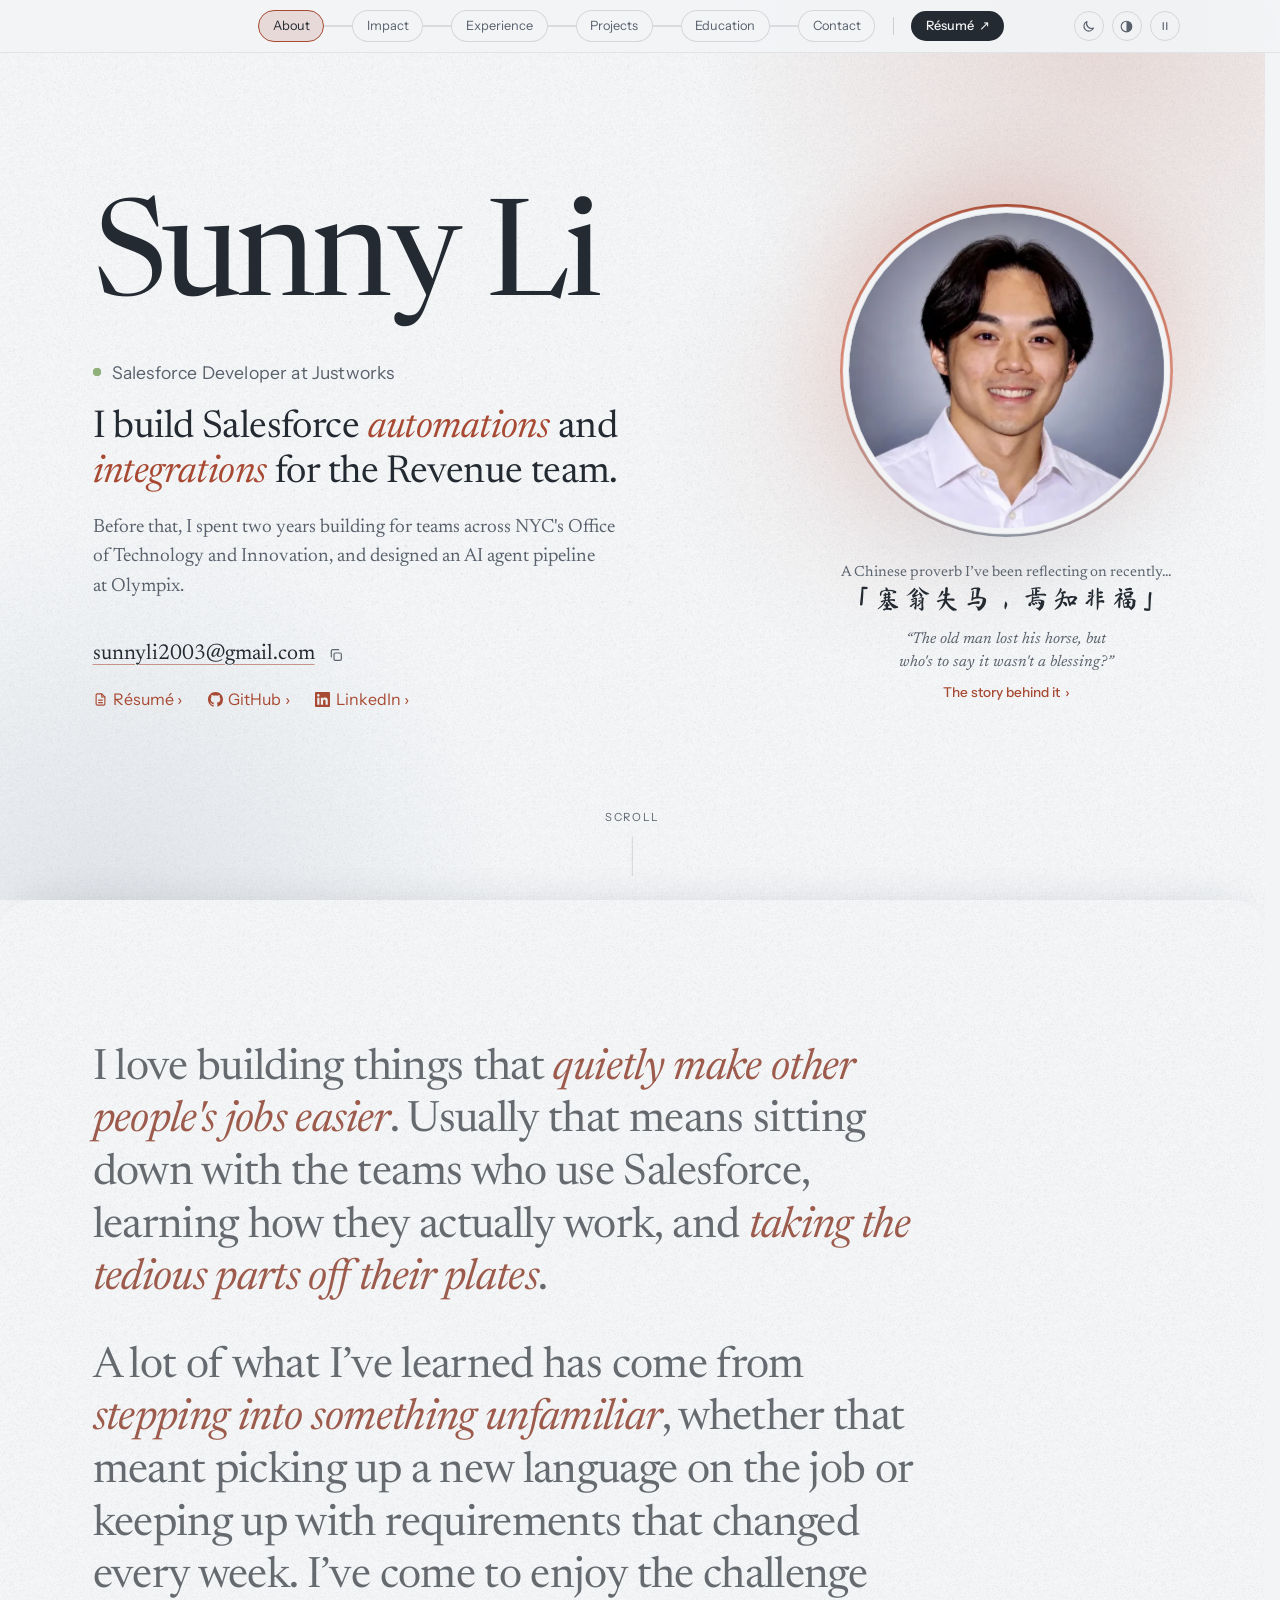
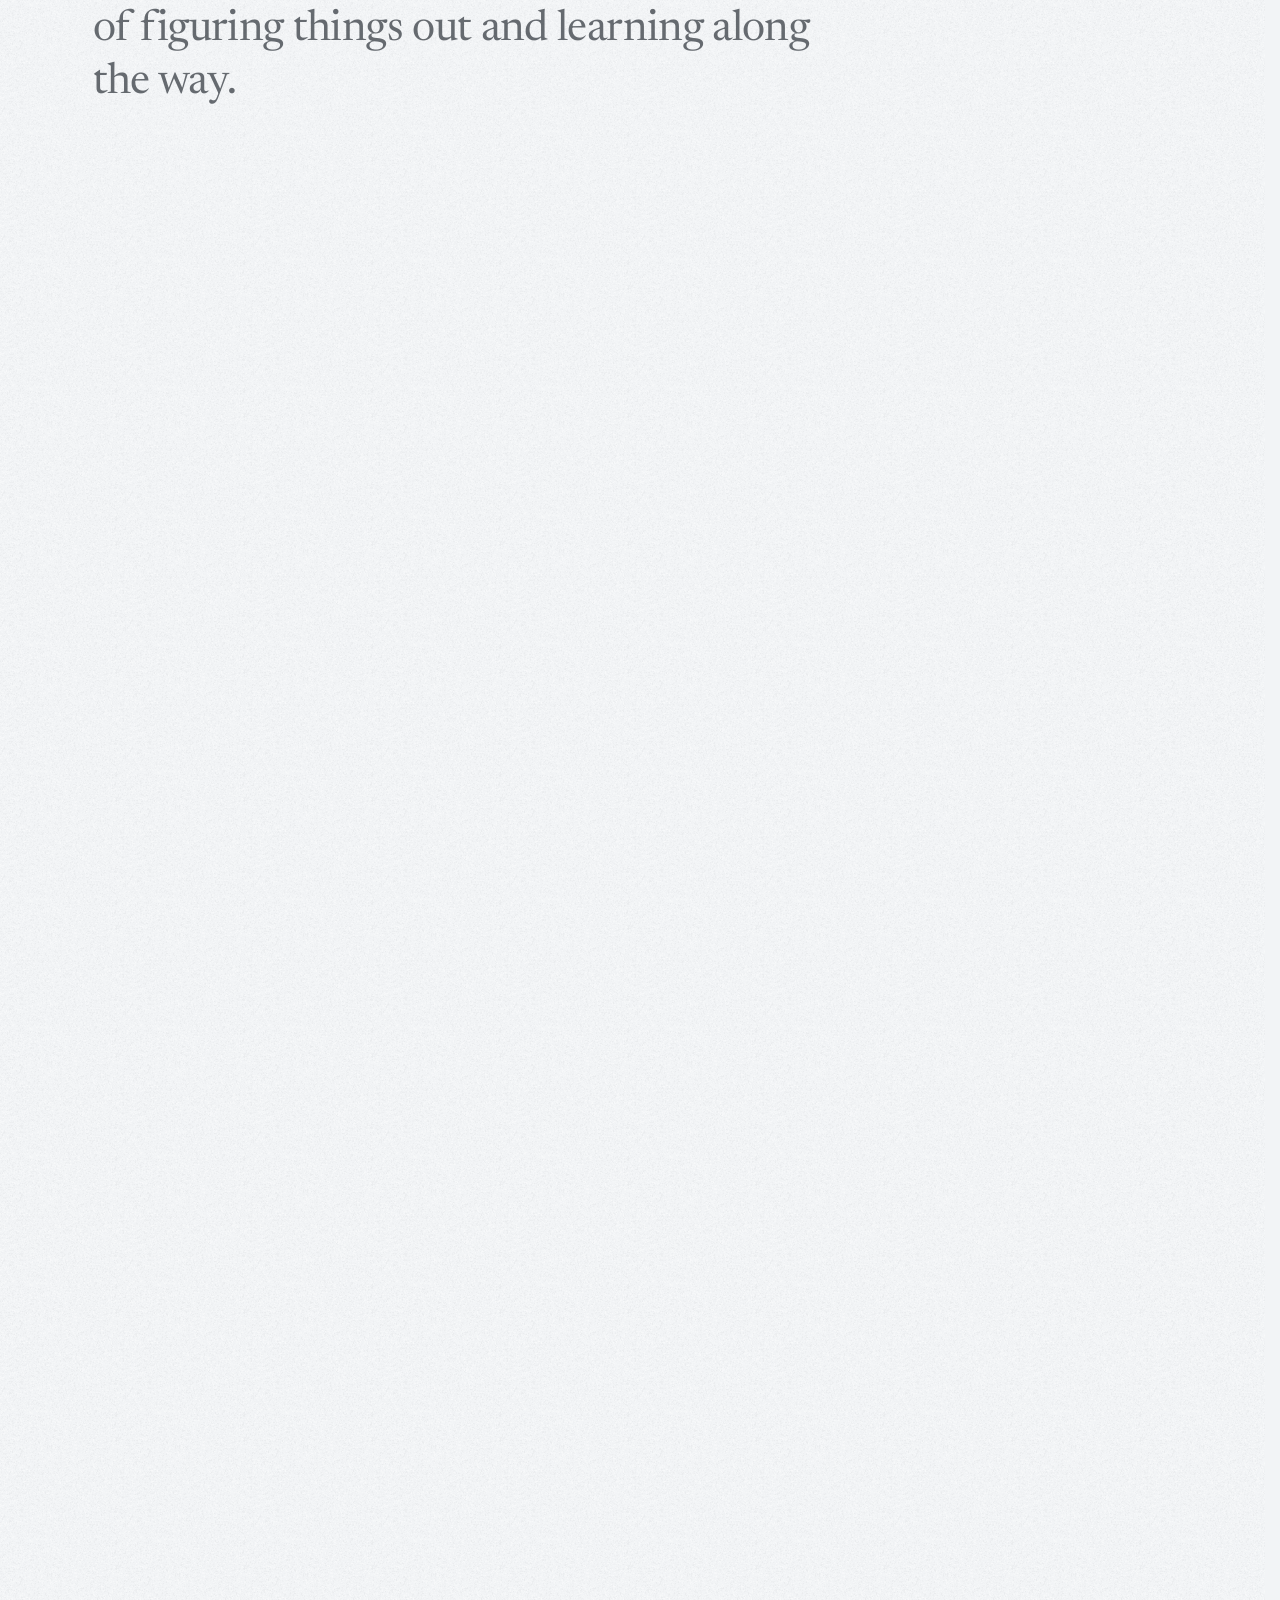
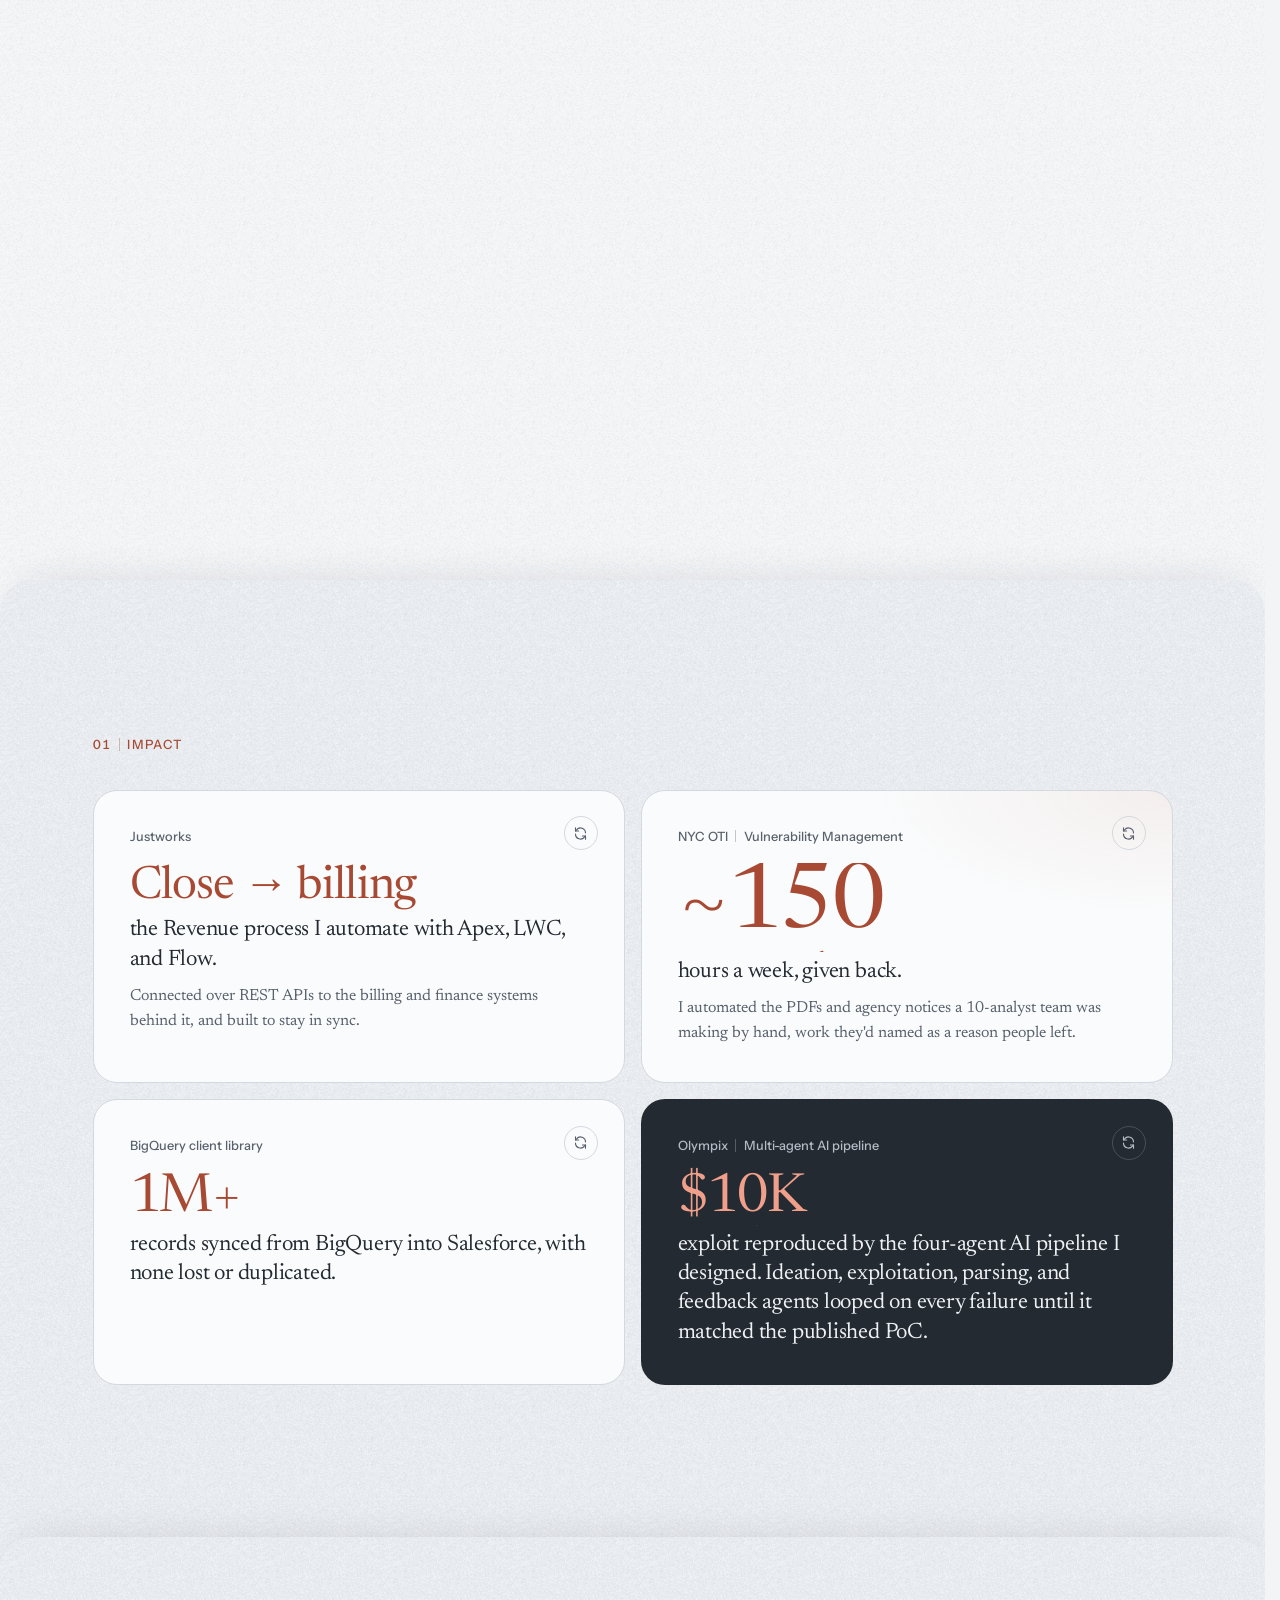
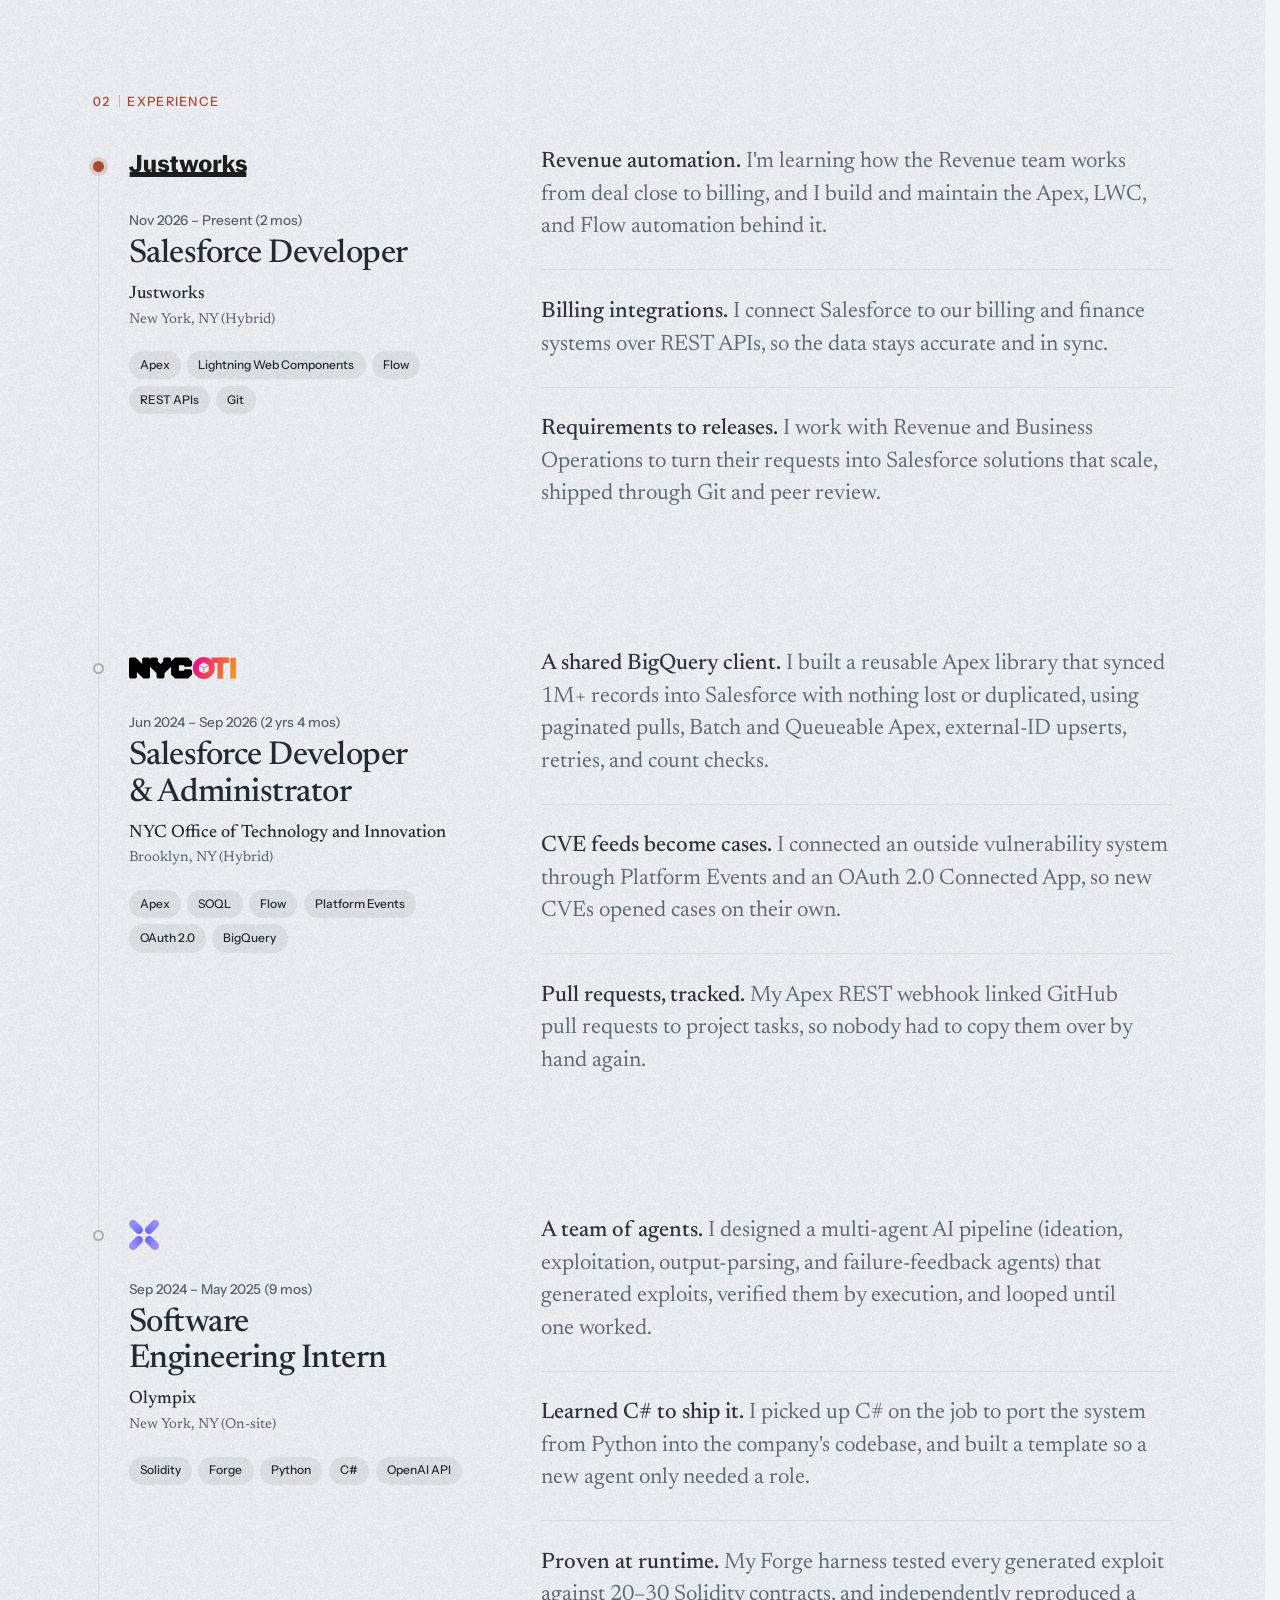
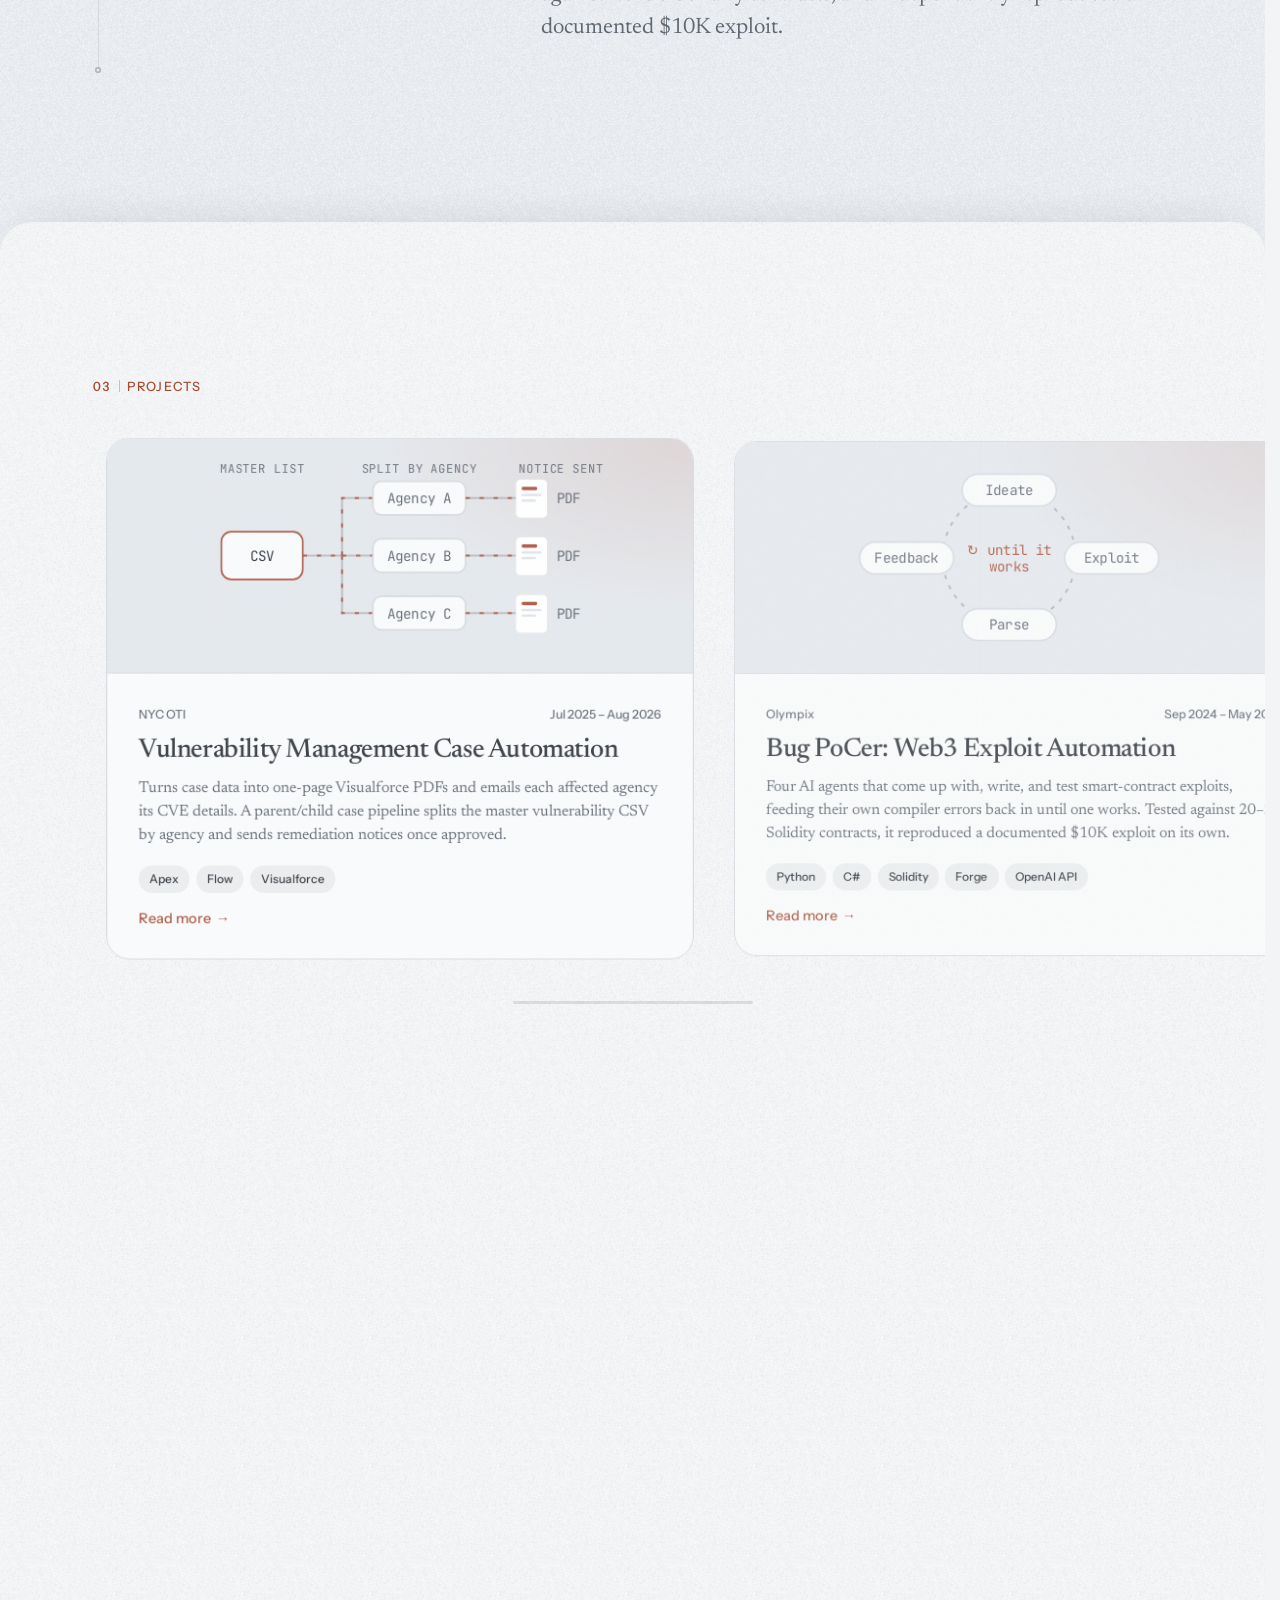
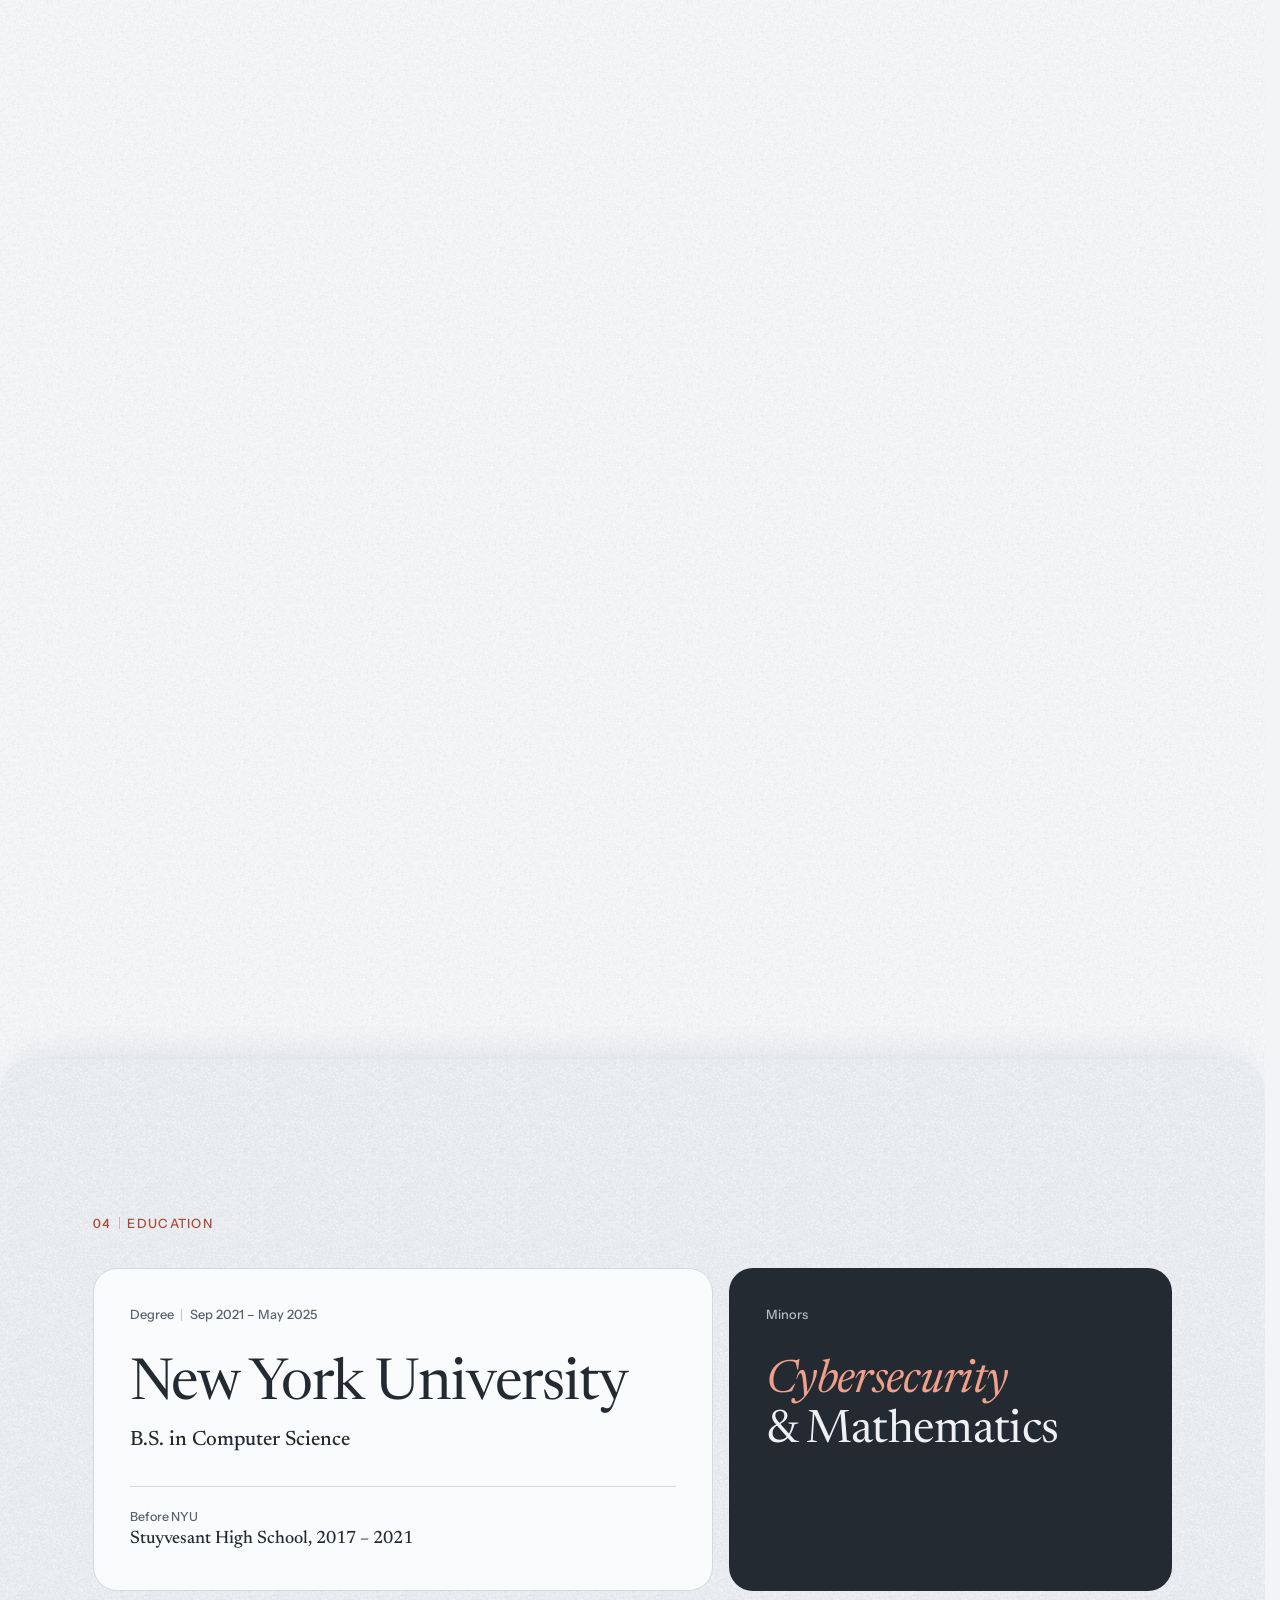
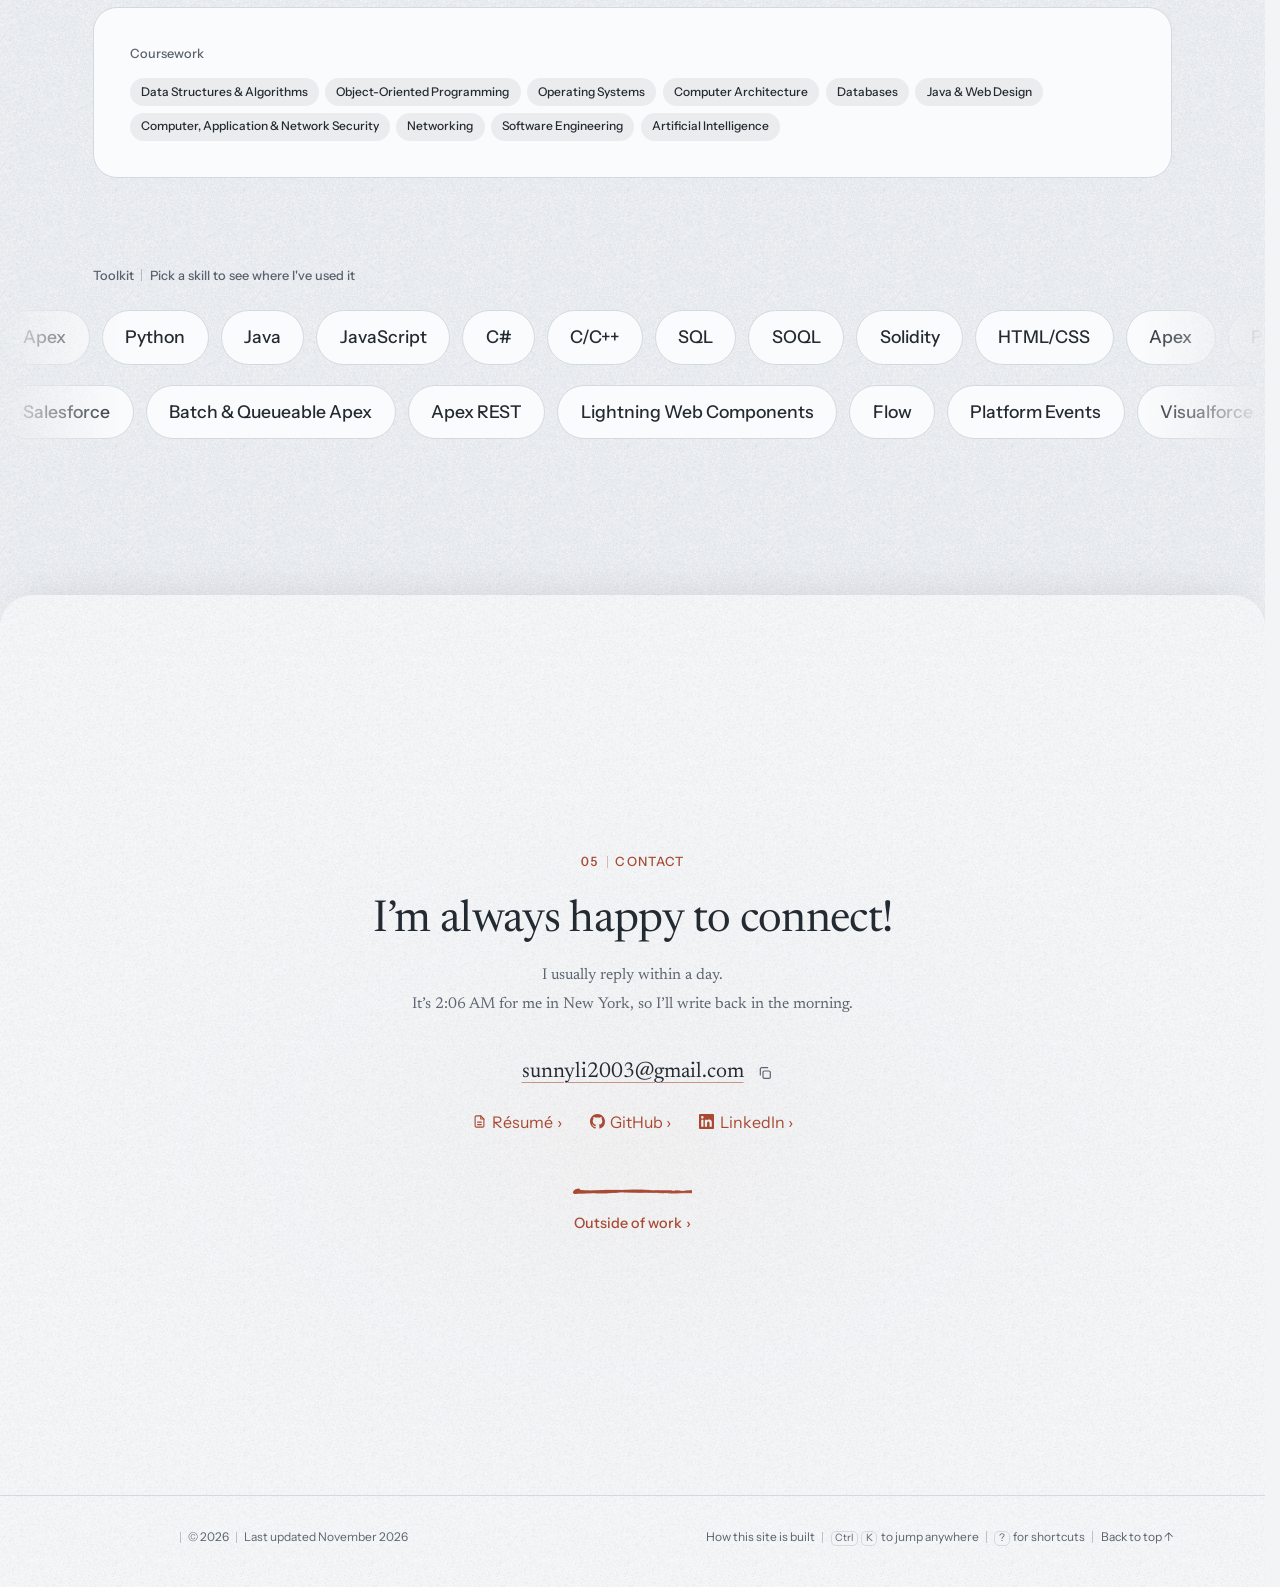
==== commit d690fd1a: "Keep the proverb on one line at tablet widths, add a keyboard shortcuts sheet on ?, show each write-" ====
--- a/index.html
+++ b/index.html
@@ -592,6 +592,13 @@
                     <div class="off-work-line" aria-hidden="true"><span></span></div>
                     <h3><button class="more-btn" type="button" aria-expanded="true" aria-controls="off-work-note"><span class="lk-t">Outside of work</span> <span class="chev" aria-hidden="true">›</span></button></h3>
                     <div class="off-work-note" id="off-work-note"><div>
+                        <span class="off-work-photo">
+                            <picture>
+                                <source type="image/webp" srcset="assets/img/rocky-160.webp 160w, assets/img/rocky-320.webp 320w, assets/img/rocky-480.webp 480w" sizes="(max-width: 760px) 96px, 112px">
+                                <img src="assets/img/rocky-320.jpg" srcset="assets/img/rocky-160.jpg 160w, assets/img/rocky-320.jpg 320w, assets/img/rocky-480.jpg 480w" sizes="(max-width: 760px) 96px, 112px"
+                                     alt="My dog Rocky on the couch, with a toy bone that says ROCKY" width="480" height="480" fetchpriority="low" decoding="async">
+                            </picture>
+                        </span>
                         <p>Off the clock, I’m usually hanging out with my dog, playing guitar or basketball, or binging anime and <span class="nb">K-dramas</span>. I also love cooking up a nice steak, so feel free to message for show recommendations or recipe swaps!</p>
                     </div></div>
                 </div>
@@ -619,7 +626,7 @@
             </p>
             <p class="footer-side footer-actions">
                 <button class="footer-link" type="button" data-panel="panel-colophon"><span class="lk-t">How this site is built</span></button><span class="sep"><span class="visually-hidden">, </span></span>
-                <span class="footer-kbd" hidden><kbd class="kbd-mod">Ctrl</kbd> <kbd>K</kbd> to jump anywhere<span class="sep"><span class="visually-hidden">, </span></span></span>
+                <span class="footer-kbd" hidden><kbd class="kbd-mod">Ctrl</kbd> <kbd>K</kbd> to jump anywhere<span class="sep"><span class="visually-hidden">, </span></span><kbd>?</kbd> for shortcuts<span class="sep"><span class="visually-hidden">, </span></span></span>
                 <a href="#top"><span class="lk-t">Back to top</span> ↑</a>
             </p>
         </div>
@@ -732,7 +739,7 @@
                 <h3>Motion</h3>
                 <p>Scroll effects run on the browser's own scroll-driven animations where it has them, and page and theme changes use view transitions. All of it follows your reduced-motion setting, and the pause button in the top bar turns it off.</p>
                 <h3>For everyone</h3>
-                <p>Contrast follows your system too, with a button for more. Everything works from the keyboard (Ctrl+K, or ⌘K on a Mac, jumps anywhere), and the site keeps a copy of itself so it opens fast and still works offline.</p>
+                <p>Contrast follows your system too, with a button for more. Everything works from the keyboard (Ctrl+K, or ⌘K on a Mac, jumps anywhere, and ? lists every shortcut), and the site keeps a copy of itself so it opens fast and still works offline.</p>
                 <h3>Checked on every update</h3>
                 <p>Each update runs automatic checks for broken links and for Lighthouse's accessibility, best practices, and SEO scores. <a class="panel-src" href="https://github.com/sunnnnyli/sunnnnyli.github.io">The source is on GitHub.</a></p>
             <ul class="chips" aria-label="Built with"><li>HTML</li><li>CSS</li><li>JavaScript</li><li>GitHub Pages</li><li>GitHub Actions</li></ul>
@@ -755,5 +762,30 @@
             <span class="cmdk-status" role="status" aria-live="polite"></span>
         </div>
     </dialog>
+
+    <!-- Keyboard shortcuts: ? opens this anywhere but a text field (the footer says so on devices with a keyboard) -->
+    <dialog class="cmdk keys" id="keys" aria-labelledby="keys-title" tabindex="-1">
+        <div class="keys-head">
+            <h2 id="keys-title">Keyboard shortcuts</h2>
+            <kbd class="cmdk-esc">Esc</kbd>
+        </div>
+        <div class="keys-body">
+            <h3>Anywhere</h3>
+            <dl>
+                <div><dt><kbd class="kbd-mod">Ctrl</kbd> <kbd>K</kbd></dt><dd>Jump to a section, copy my email, and more</dd></div>
+                <div><dt><kbd>?</kbd></dt><dd>Show these shortcuts</dd></div>
+                <div><dt><kbd>Esc</kbd></dt><dd>Close whatever is open</dd></div>
+            </dl>
+            <h3>In a project write-up</h3>
+            <dl>
+                <div><dt><kbd>←</kbd> <kbd>→</kbd></dt><dd>Previous or next project</dd></div>
+            </dl>
+            <h3>In the command menu</h3>
+            <dl>
+                <div><dt><kbd>↑</kbd> <kbd>↓</kbd></dt><dd>Move through the list</dd></div>
+                <div><dt><kbd>↵</kbd></dt><dd>Choose</dd></div>
+            </dl>
+        </div>
+    </dialog>
 </body>
 </html>
--- a/assets/css/styles.css
+++ b/assets/css/styles.css
@@ -786,6 +786,13 @@
     color: var(--text);
 }
 
+/* The characters stay on one line: where the column is narrow (tablets and small windows), they shrink with it. The
+   line is about 12.4em wide, punctuation and spacing included. */
+@supports (width: 1cqi) {
+    .hero-quote { container-type: inline-size; }
+    .quote-zh { font-size: min(clamp(1.3rem, 2vw, 1.6rem), 7.9cqi); white-space: nowrap; }
+}
+
 /* Pinyin: each character carries its syllable just above it, hidden and taking no room. When it shows (hover,
    a tap on touch screens, or keyboard focus), the characters and translation slide down to make room and the
    pinyin fades in; they slide back when it hides. It's a slide, so nothing else on the page moves. */
@@ -1959,11 +1966,29 @@
 .off-work p { padding-top: 0.45rem; font-size: clamp(1.1rem, 1.7vw, 1.3rem); line-height: 1.4; text-wrap: balance; color: var(--on-dark); }
 .off-work .nb { white-space: nowrap; }
 
+/* Rocky, in a small coin like my portrait at the top of the page: the same gold ring, standing still */
+.off-work-photo {
+    display: block;
+    width: 112px;
+    height: 112px;
+    margin: 0.85rem auto 0.15rem;
+    padding: 3px;
+    border-radius: 50%;
+    background: conic-gradient(var(--accent), var(--ring-2), var(--ring-3), var(--ring-2), var(--accent));
+}
+
+.off-work-photo img { display: block; width: 100%; height: 100%; border: 4px solid var(--dark); border-radius: 50%; object-fit: cover; }
+
+@media (max-width: 760px) {
+    .off-work-photo { width: 96px; height: 96px; }
+}
+
 .off-work.folded .off-work-note { grid-template-rows: 0fr; visibility: hidden; }
-.off-work.folded p { opacity: 0; }
+.off-work.folded :is(p, .off-work-photo) { opacity: 0; }
+.off-work.folded .off-work-photo { scale: 0.85; }
 .motion .off-work.pressed .off-work-note { transition: grid-template-rows 0.55s var(--ease); }
 .motion .off-work.pressed.folded .off-work-note { transition: grid-template-rows 0.45s var(--ease), visibility 0s 0.45s; }
-.motion .off-work.pressed p { transition: opacity 0.45s var(--ease); }
+.motion .off-work.pressed :is(p, .off-work-photo) { transition: opacity 0.45s var(--ease), scale 0.55s var(--ease); }
 
 /* ================= Footer ================= */
 .footer {
@@ -2916,6 +2941,37 @@
 .footer-kbd kbd,
 .panel-keys kbd { padding: 0 0.35em; border-bottom-width: 1px; line-height: 1.25; vertical-align: 0.05em; }
 
+/* ================= Keyboard shortcuts (?) ================= */
+/* The command menu's box, narrower, listing every shortcut in groups: the keys on the left, what they do beside them */
+.keys { width: min(440px, calc(100vw - 32px)); }
+.keys:focus { outline: none; }
+
+.keys-head {
+    display: flex;
+    align-items: center;
+    justify-content: space-between;
+    gap: 1rem;
+    padding: 0.85rem 1rem;
+    border-bottom: 1px solid var(--line);
+}
+
+.keys-head h2 { font-family: var(--font); font-size: 1rem; font-weight: 600; letter-spacing: 0; }
+.keys-body { padding: 0 1rem 0.9rem; overflow-y: auto; overscroll-behavior: contain; }
+
+.keys-body h3 {
+    padding: 0.9rem 0 0.35rem;
+    font-family: var(--font);
+    font-size: 0.72rem;
+    font-weight: 600;
+    letter-spacing: 0.1em;
+    text-transform: uppercase;
+    color: var(--text-3);
+}
+
+.keys-body dl > div { display: grid; grid-template-columns: 6.5rem 1fr; align-items: baseline; gap: 0.75rem; padding: 0.4rem 0; }
+.keys-body dt { white-space: nowrap; }
+.keys-body dd { font-family: var(--font); font-size: 0.9rem; line-height: 1.35; color: var(--text); }
+
 /* Phones and touch screens have no keyboard shortcut to advertise */
 @media (pointer: coarse) {
     .footer-kbd { display: none !important; }
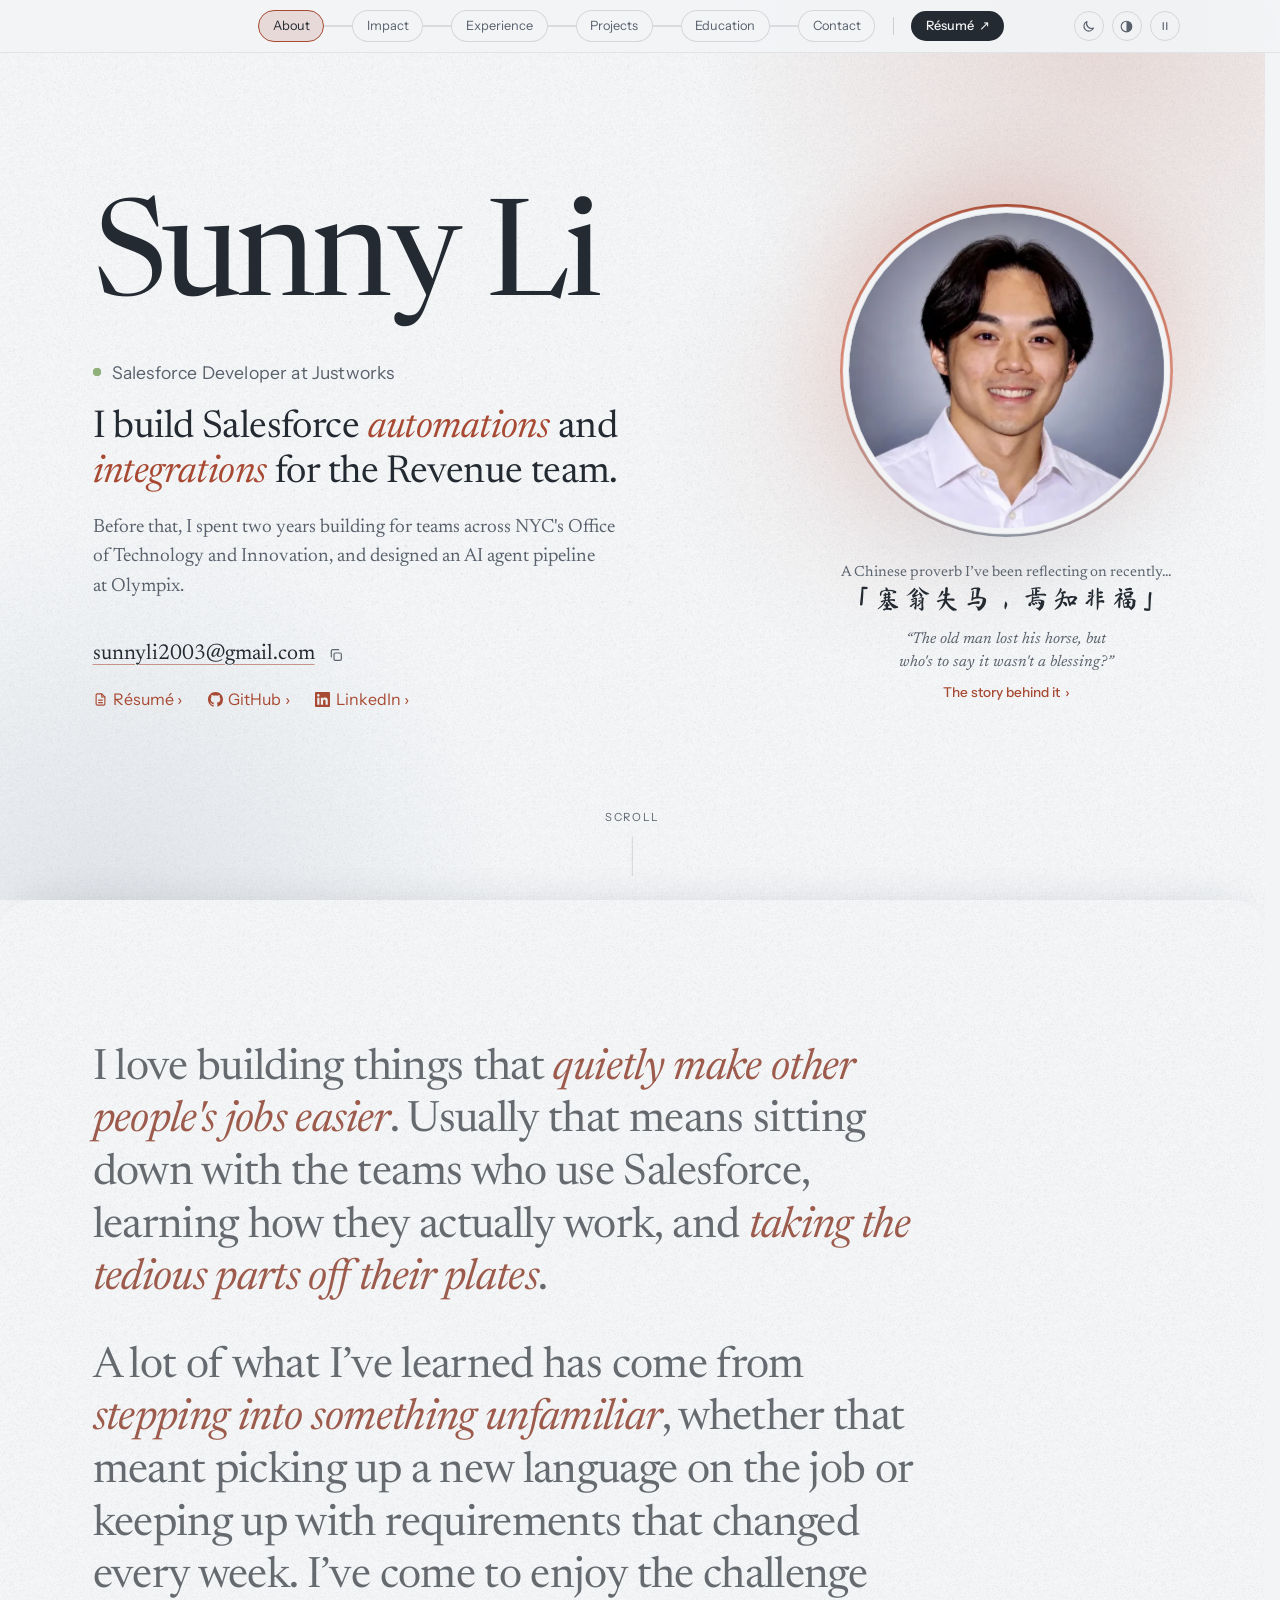
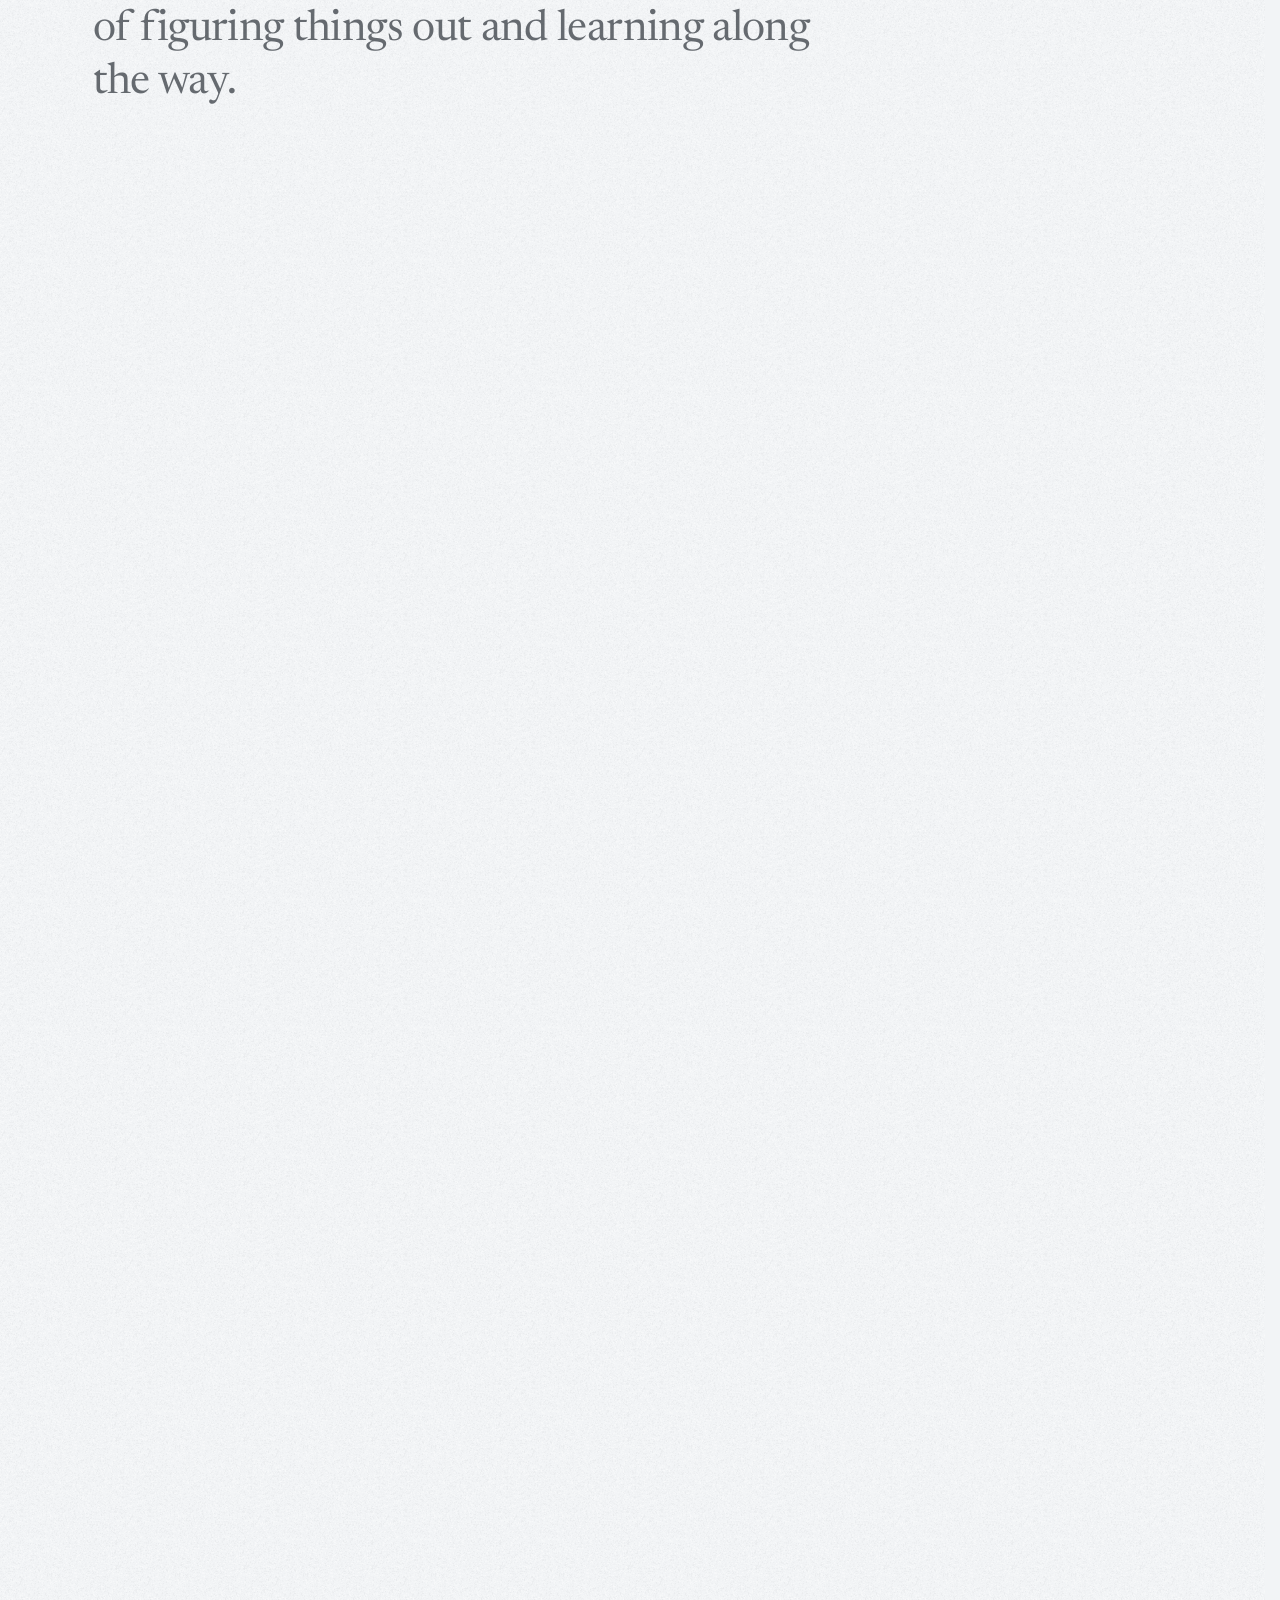
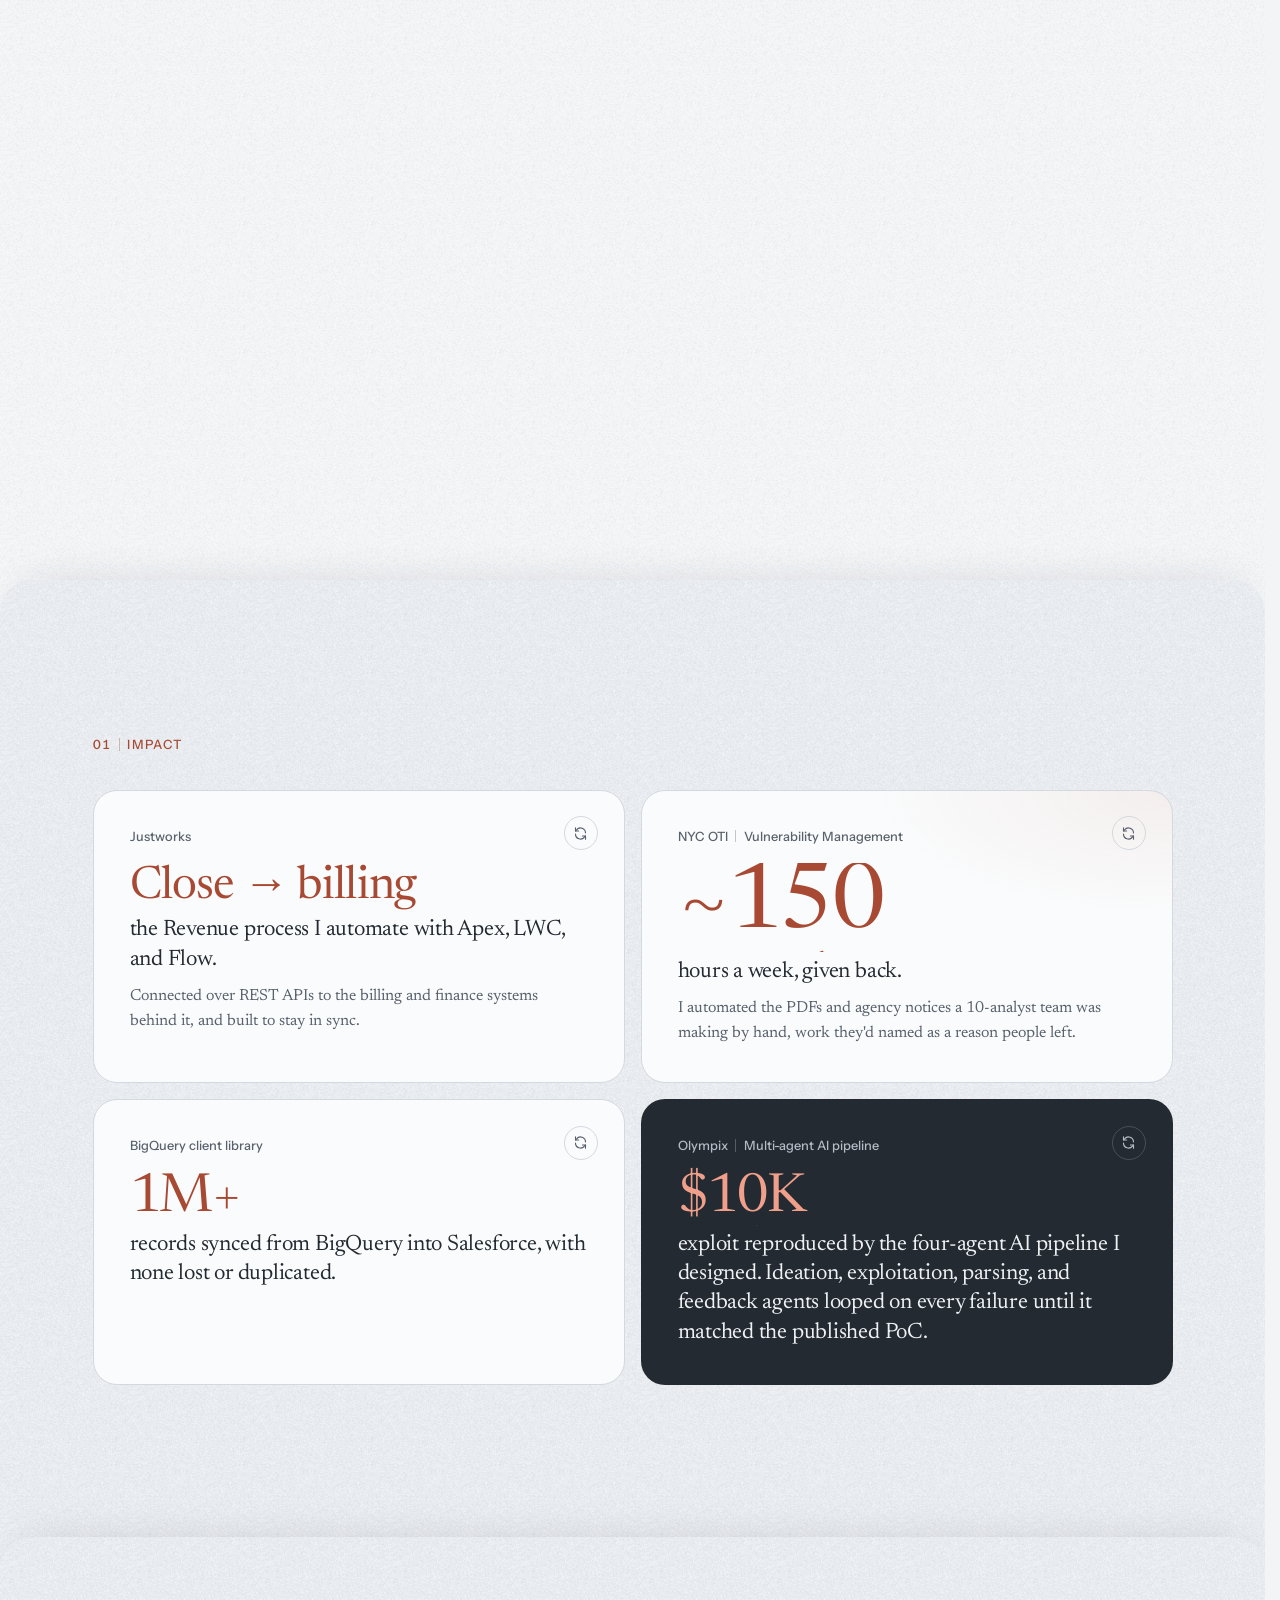
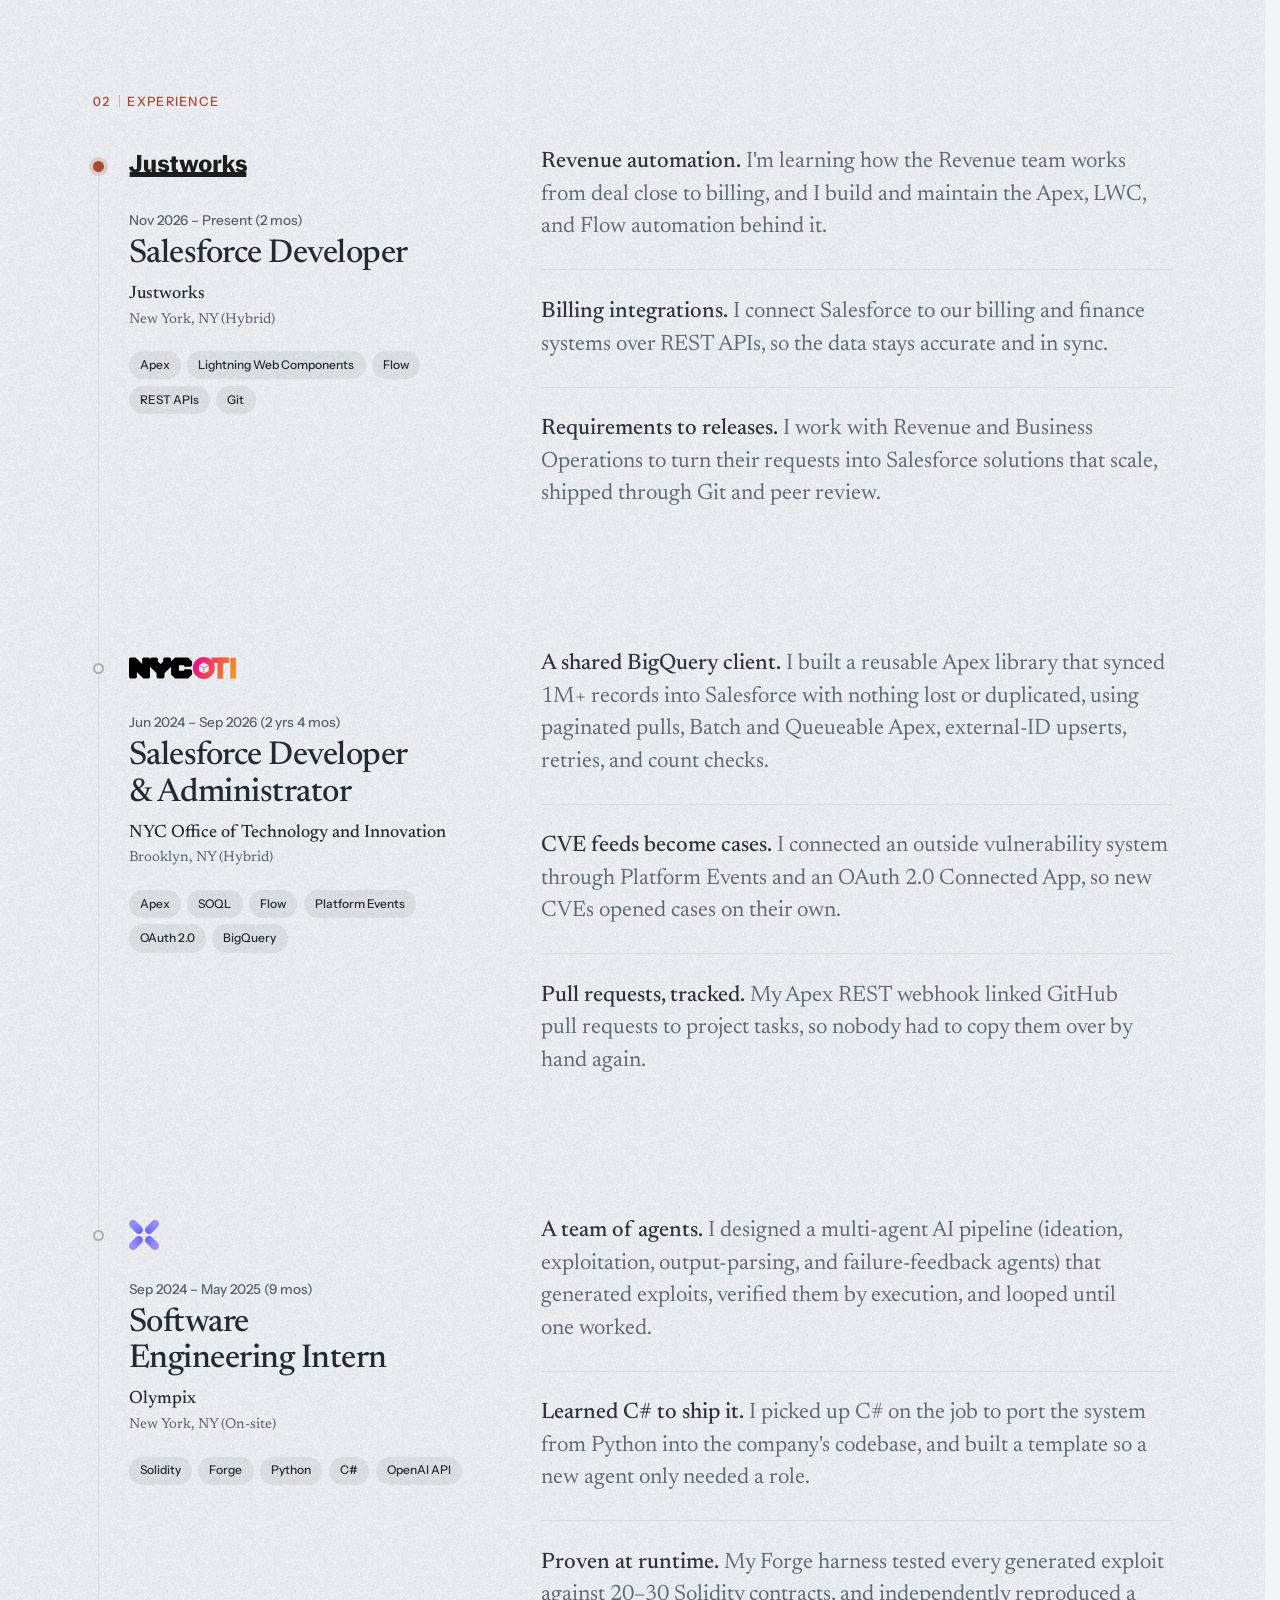
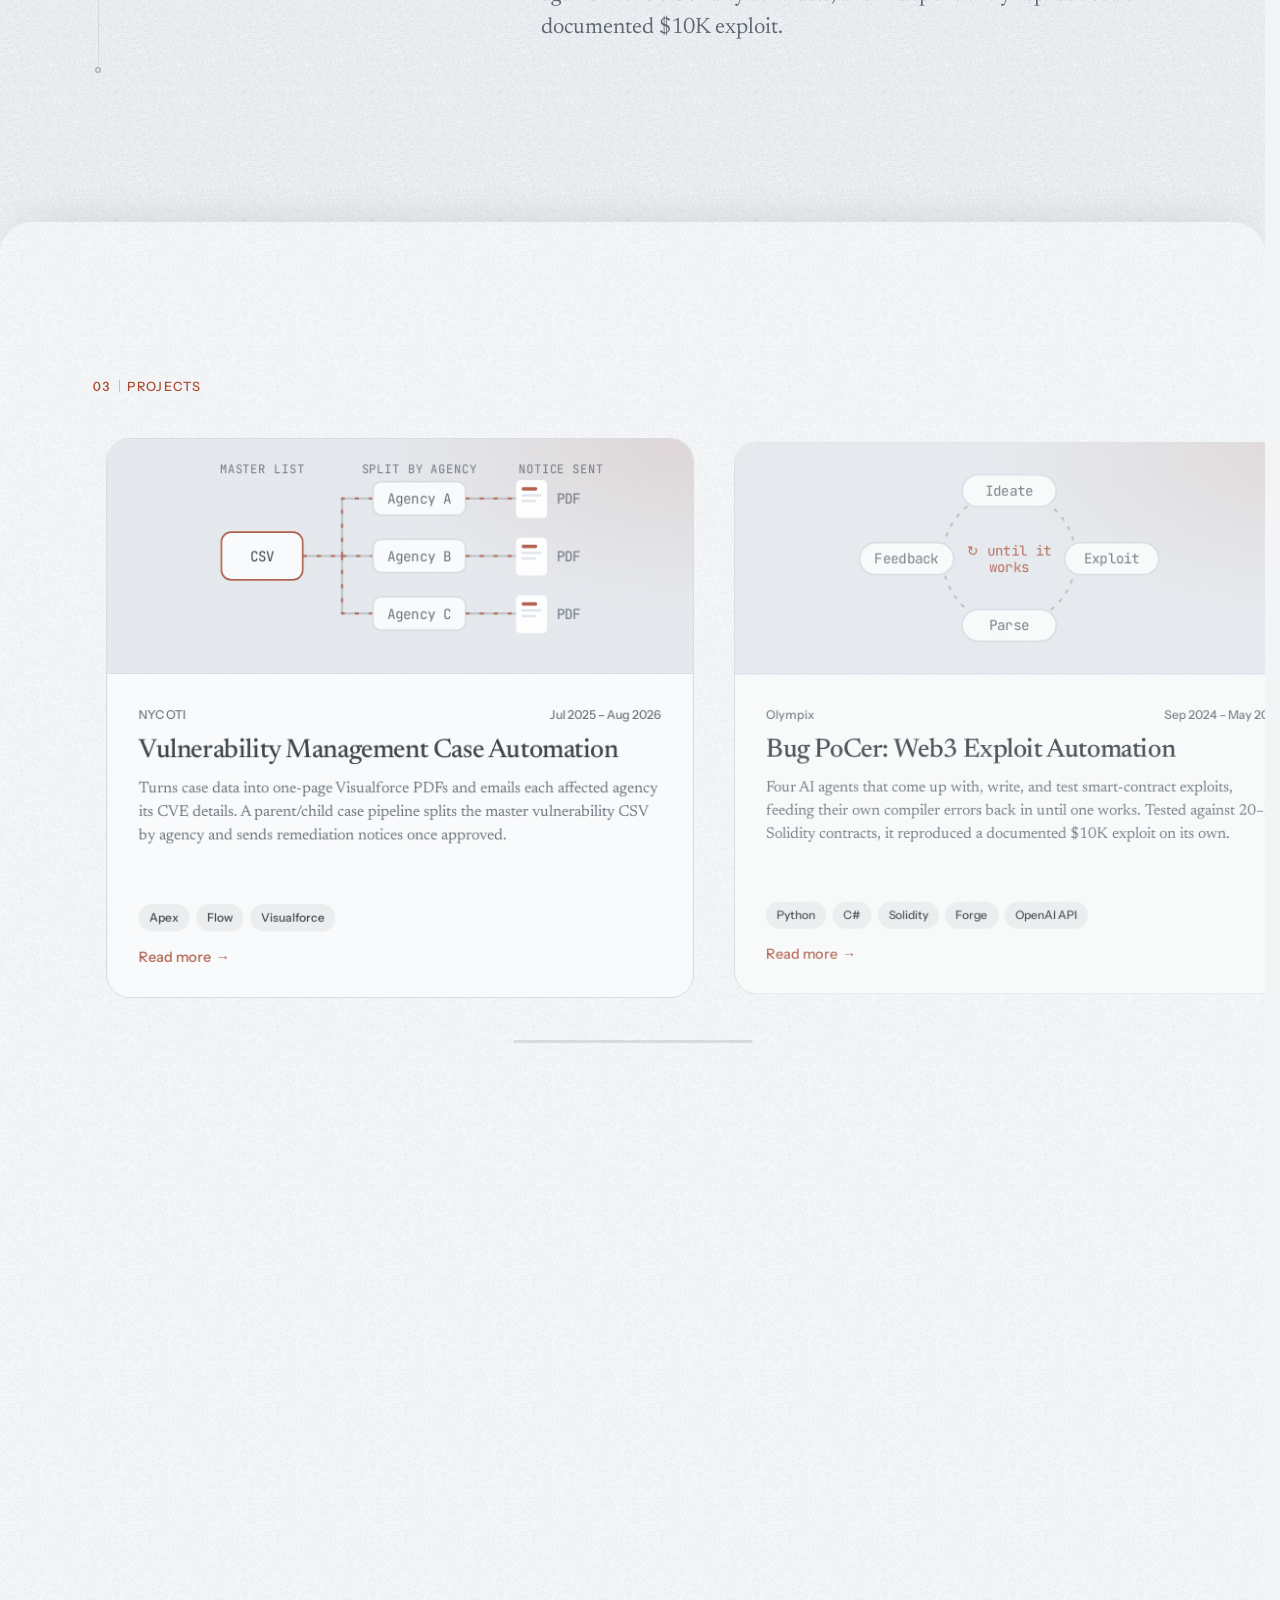
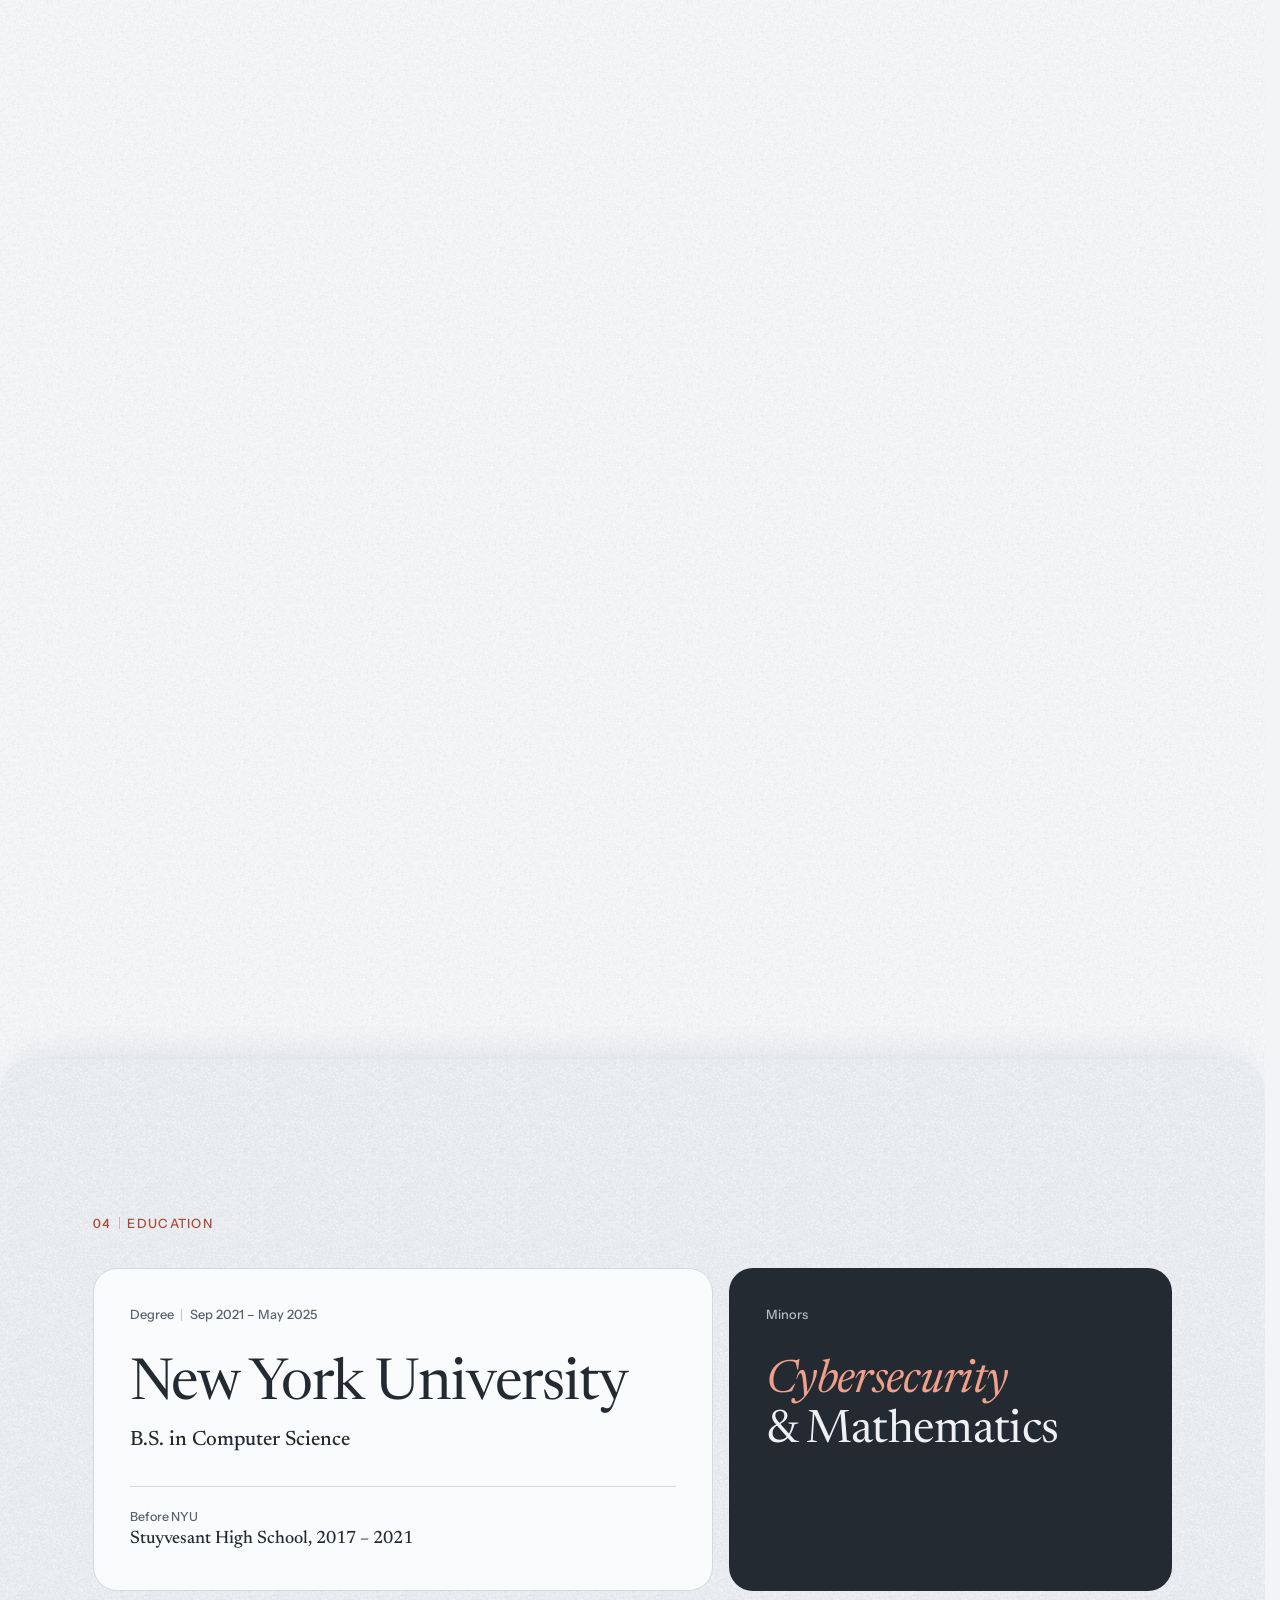
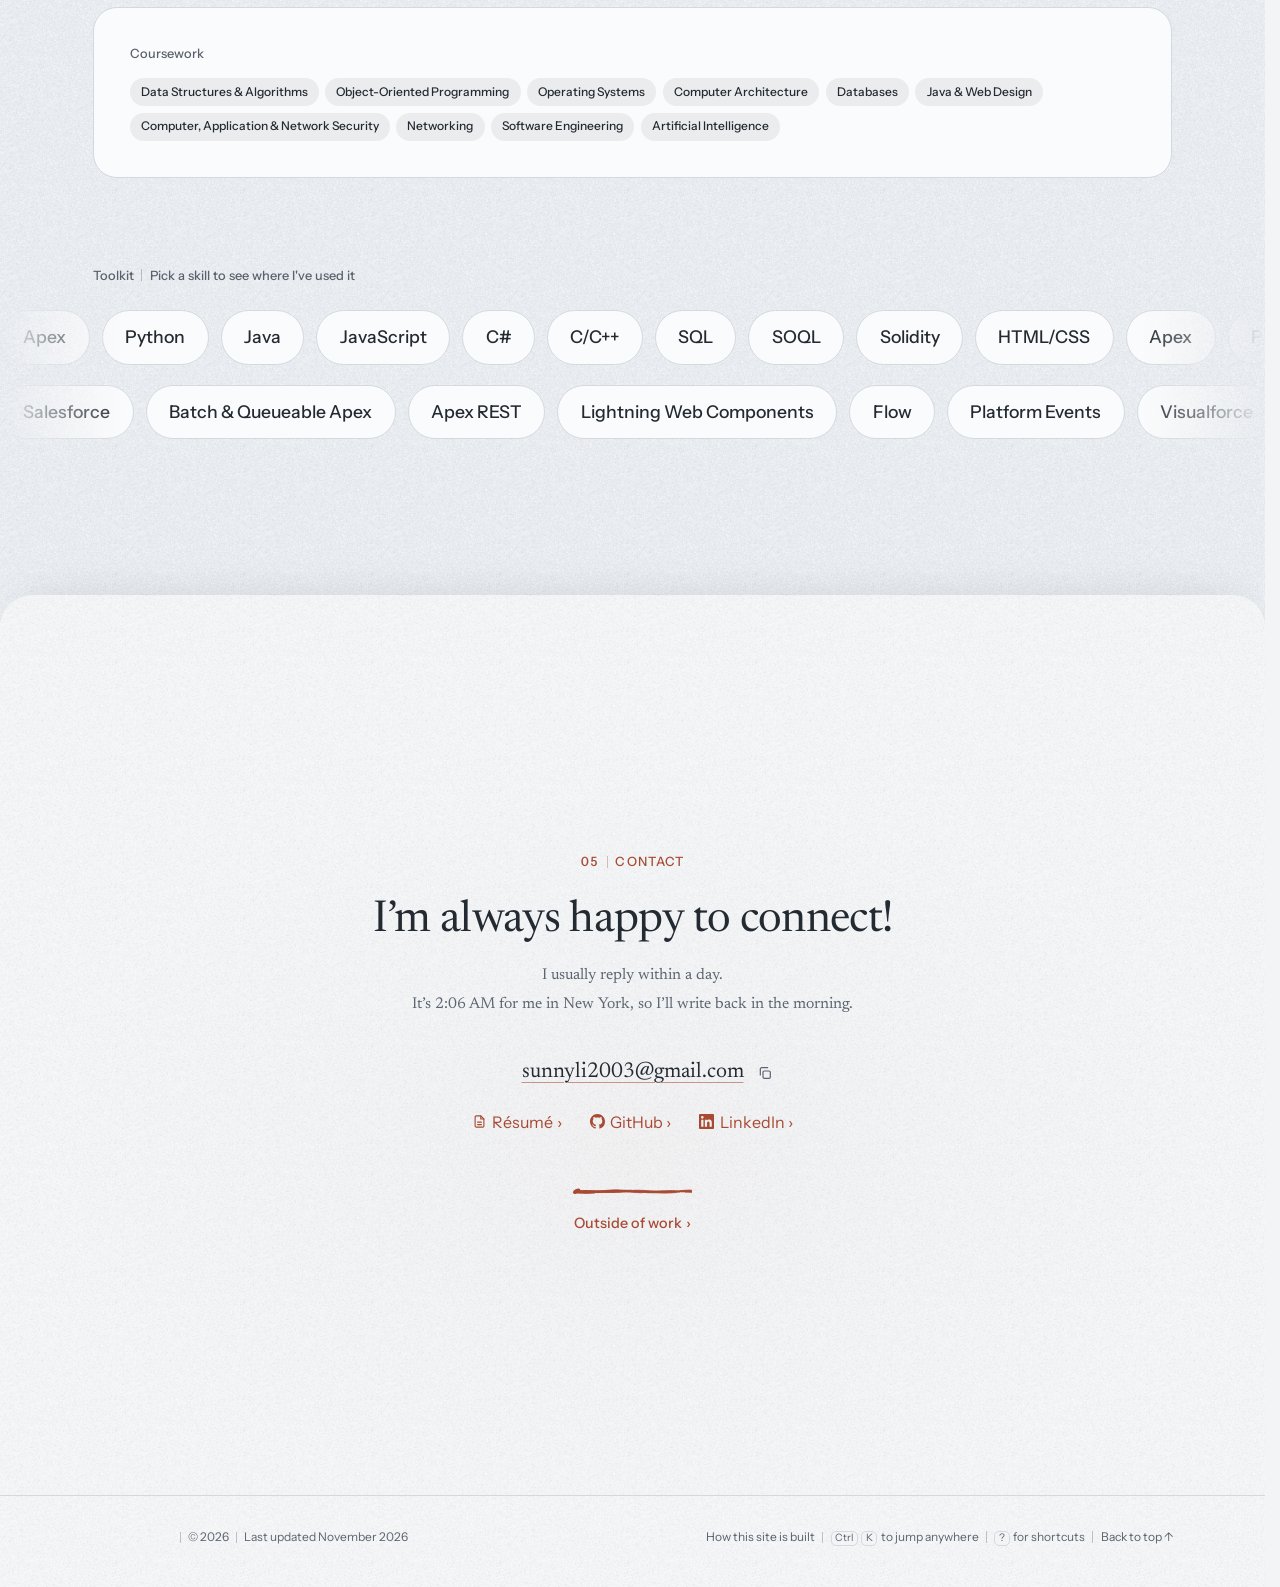
==== commit 9d98ed3f: "Link the public repos in Earlier work, give each write-up its own share link and preview card, and l" ====
--- a/index.html
+++ b/index.html
@@ -496,14 +496,16 @@
 
                             <article class="card spot" id="project-earlier" data-name="Earlier work" data-skills="Java, C/C++, Python, SQL, Flask">
                                 <div class="card-body">
-                                    <p class="card-meta"><span>Archive</span><span>2022 – 2023</span></p>
+                                    <p class="card-meta"><span>Archive</span><span>2022 – 2024</span></p>
                                     <h3>Earlier work</h3>
                                     <ul class="earlier">
+                                        <li><span class="yr">2024</span><span><strong><a href="https://github.com/sunnnnyli/Kropki-Sudoku-Solver" target="_blank" rel="noopener"><span class="lk-t">Kropki Sudoku solver</span><span class="ext" aria-hidden="true">↗</span></a>.</strong> <span>Backtracking search with forward checking.</span></span></li>
+                                        <li><span class="yr">2024</span><span><strong><a href="https://github.com/sunnnnyli/Robot-Path-Planning" target="_blank" rel="noopener"><span class="lk-t">Robot path planning</span><span class="ext" aria-hidden="true">↗</span></a>.</strong> <span>A* search with a cost for turning.</span></span></li>
                                         <li><span class="yr">2023</span><span><strong>NYU VIP RoboSub.</strong> <span>Navigation for an autonomous underwater vehicle.</span></span></li>
                                         <li><span class="yr">2023</span><span><strong>Office of the Mayor, MIS.</strong> <span>Imaged and deployed 90+ machines.</span></span></li>
                                         <li><span class="yr">2023</span><span><strong>CNCF security self-assessment.</strong> <span>With TAG-Security.</span></span></li>
                                         <li><span class="yr">2023</span><span><strong>Reference monitor.</strong> <span>Repy V2, tested against 500+ attacks.</span></span></li>
-                                        <li><span class="yr">2023</span><span><strong>Java music player.</strong> <span>Thread-concurrent playback.</span></span></li>
+                                        <li><span class="yr">2023</span><span><strong><a href="https://github.com/sunnnnyli/Java-Music-Player" target="_blank" rel="noopener"><span class="lk-t">Java music player</span><span class="ext" aria-hidden="true">↗</span></a>.</strong> <span>Thread-concurrent playback.</span></span></li>
                                         <li><span class="yr">2022</span><span><strong>E20 toolchain.</strong> <span>C++ assembler, simulator, and two-level cache.</span></span></li>
                                         <li><span class="yr">2022</span><span><strong>Airline reservations.</strong> <span>Flask and MySQL.</span></span></li>
                                         <li><span class="yr">2022</span><span><strong>Smart glasses.</strong> <span>Raspberry Pi color recognition.</span></span></li>
@@ -592,13 +594,25 @@
                     <div class="off-work-line" aria-hidden="true"><span></span></div>
                     <h3><button class="more-btn" type="button" aria-expanded="true" aria-controls="off-work-note"><span class="lk-t">Outside of work</span> <span class="chev" aria-hidden="true">›</span></button></h3>
                     <div class="off-work-note" id="off-work-note"><div>
-                        <span class="off-work-photo">
-                            <picture>
-                                <source type="image/webp" srcset="assets/img/rocky-160.webp 160w, assets/img/rocky-320.webp 320w, assets/img/rocky-480.webp 480w" sizes="(max-width: 760px) 96px, 112px">
-                                <img src="assets/img/rocky-320.jpg" srcset="assets/img/rocky-160.jpg 160w, assets/img/rocky-320.jpg 320w, assets/img/rocky-480.jpg 480w" sizes="(max-width: 760px) 96px, 112px"
-                                     alt="My dog Rocky on the couch, with a toy bone that says ROCKY" width="480" height="480" fetchpriority="low" decoding="async">
-                            </picture>
-                        </span>
+                        <!-- Rocky's coin: a press turns it over to a paw print, and another turns it back (see main.js) -->
+                        <button class="off-work-photo" type="button" aria-pressed="false" aria-label="My dog Rocky on the couch, with a toy bone that says ROCKY. Turn the photo over">
+
+                            <span class="off-work-coin">
+                                <span class="off-work-face">
+                                    <picture>
+                                        <source type="image/webp" srcset="assets/img/rocky-160.webp 160w, assets/img/rocky-320.webp 320w, assets/img/rocky-480.webp 480w" sizes="(max-width: 760px) 96px, 112px">
+                                        <img src="assets/img/rocky-320.jpg" srcset="assets/img/rocky-160.jpg 160w, assets/img/rocky-320.jpg 320w, assets/img/rocky-480.jpg 480w" sizes="(max-width: 760px) 96px, 112px"
+                                             alt="My dog Rocky on the couch, with a toy bone that says ROCKY" width="480" height="480" fetchpriority="low" decoding="async">
+                                    </picture>
+                                </span>
+                                <span class="off-work-face off-work-back" aria-hidden="true">
+                                    <svg class="paw" viewBox="0 0 100 100">
+                                        <defs><filter id="paw-ink" x="-20%" y="-20%" width="140%" height="140%"><feTurbulence type="fractalNoise" baseFrequency="0.9" numOctaves="2" seed="4"/><feDisplacementMap in="SourceGraphic" scale="3.2"/></filter></defs>
+                                        <g filter="url(#paw-ink)"><path d="M50 52c-10 0-22 13-23 24-1 8 5 12 12 10 5-1 7-3 11-3s6 2 11 3c7 2 13-2 12-10-1-11-13-24-23-24z"/><ellipse cx="25" cy="44" rx="7.5" ry="10" transform="rotate(-22 25 44)"/><ellipse cx="40" cy="27" rx="8" ry="11" transform="rotate(-6 40 27)"/><ellipse cx="61" cy="27" rx="8" ry="11" transform="rotate(8 61 27)"/><ellipse cx="76" cy="45" rx="7.5" ry="10" transform="rotate(24 76 45)"/></g>
+                                    </svg>
+                                </span>
+                            </span>
+                        </button>
                         <p>Off the clock, I’m usually hanging out with my dog, playing guitar or basketball, or binging anime and <span class="nb">K-dramas</span>. I also love cooking up a nice steak, so feel free to message for show recommendations or recipe swaps!</p>
                     </div></div>
                 </div>
--- a/assets/css/styles.css
+++ b/assets/css/styles.css
@@ -1742,6 +1742,17 @@
 .earlier strong { font-weight: 500; }
 .earlier span span { color: var(--on-dark-2); }
 
+/* The ones with public code link to their repos; the arrow says the link leaves the site */
+.earlier a { color: inherit; text-decoration: none; }
+.earlier a .lk-t { color: inherit; }
+.earlier .ext { margin-left: 0.2em; font-size: 0.8em; color: var(--accent); }
+
+/* On phones the list sits a little tighter, since this card sets the height of every card in the row */
+@media (max-width: 760px) {
+    .earlier li { grid-template-columns: 2.6rem 1fr; gap: 0.6rem; padding: 0.42rem 0; font-size: 0.86rem; line-height: 1.4; }
+    .earlier .yr { font-size: 0.72rem; }
+}
+
 .gallery-progress {
     display: none;
     width: min(240px, 50vw);
@@ -1966,18 +1977,47 @@
 .off-work p { padding-top: 0.45rem; font-size: clamp(1.1rem, 1.7vw, 1.3rem); line-height: 1.4; text-wrap: balance; color: var(--on-dark); }
 .off-work .nb { white-space: nowrap; }
 
-/* Rocky, in a small coin like my portrait at the top of the page: the same gold ring, standing still */
+/* Rocky, in a small coin like my portrait at the top of the page, with the same gold ring. A press turns it over to an
+   ink paw print stamped on the gold, where it stays until it's pressed again (the script flips aria-pressed). */
 .off-work-photo {
     display: block;
     width: 112px;
     height: 112px;
     margin: 0.85rem auto 0.15rem;
+    padding: 0;
+    border: 0;
+    border-radius: 50%;
+    background: none;
+    cursor: pointer;
+    perspective: 600px;
+    touch-action: manipulation;
+    -webkit-tap-highlight-color: transparent;
+}
+
+.off-work-photo:focus-visible { outline: 2px solid var(--accent); outline-offset: 4px; }
+.off-work-coin { position: relative; display: block; width: 100%; height: 100%; transform-style: preserve-3d; }
+.off-work-photo[aria-pressed="true"] .off-work-coin { transform: rotateY(180deg); }
+.motion .off-work-coin { transition: transform 0.65s cubic-bezier(0.22, 1, 0.36, 1); }
+
+.off-work-face {
+    position: absolute;
+    inset: 0;
     padding: 3px;
     border-radius: 50%;
     background: conic-gradient(var(--accent), var(--ring-2), var(--ring-3), var(--ring-2), var(--accent));
-}
-
-.off-work-photo img { display: block; width: 100%; height: 100%; border: 4px solid var(--dark); border-radius: 50%; object-fit: cover; }
+    backface-visibility: hidden;
+}
+
+.off-work-face img { display: block; width: 100%; height: 100%; border: 4px solid var(--dark); border-radius: 50%; object-fit: cover; }
+.off-work-back { display: grid; place-items: center; transform: rotateY(180deg); }
+.paw { width: 57%; height: 57%; fill: #2b2420; opacity: 0.9; }
+
+/* The paw is stamped as the coin lands on its back */
+.motion .off-work-photo[aria-pressed="true"] .paw { animation: pawStamp 0.32s 0.3s cubic-bezier(0.3, 0, 0.2, 1) both; }
+
+@keyframes pawStamp {
+    from { opacity: 0; transform: scale(1.3); }
+}
 
 @media (max-width: 760px) {
     .off-work-photo { width: 96px; height: 96px; }
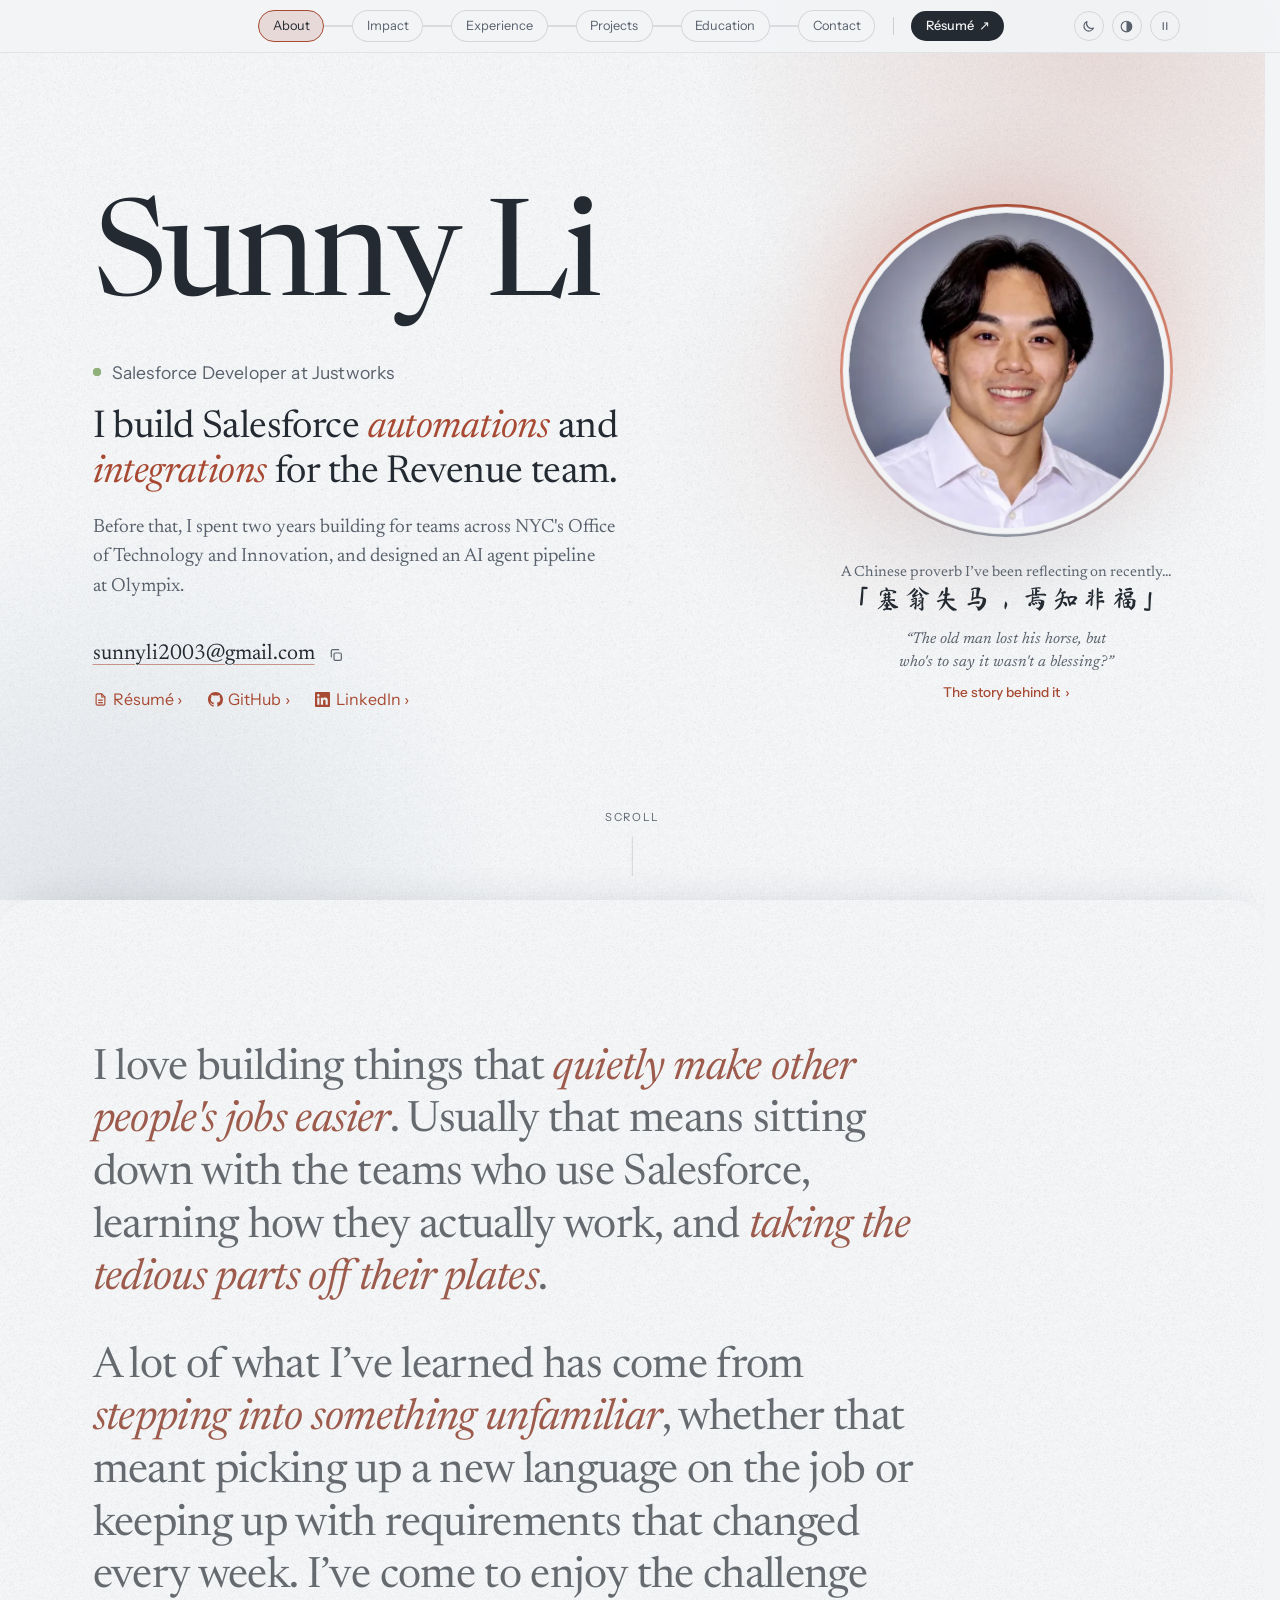
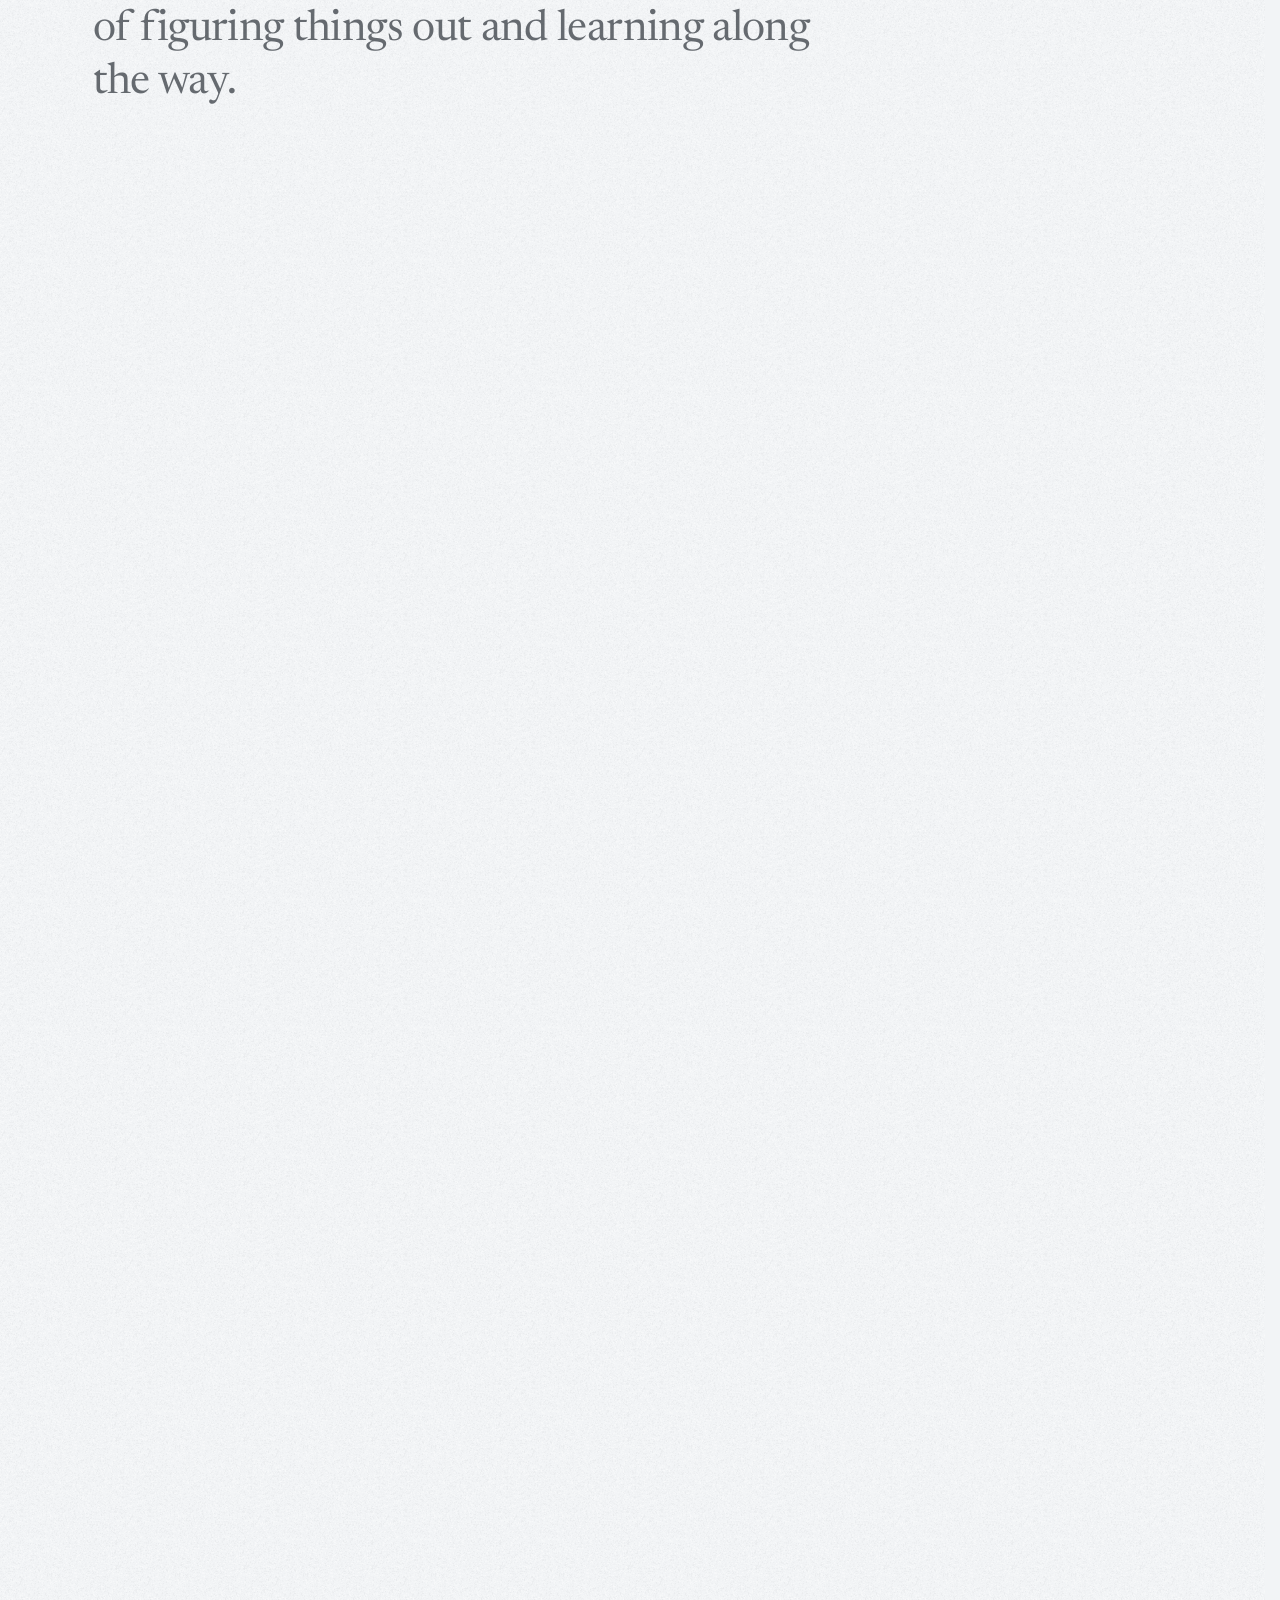
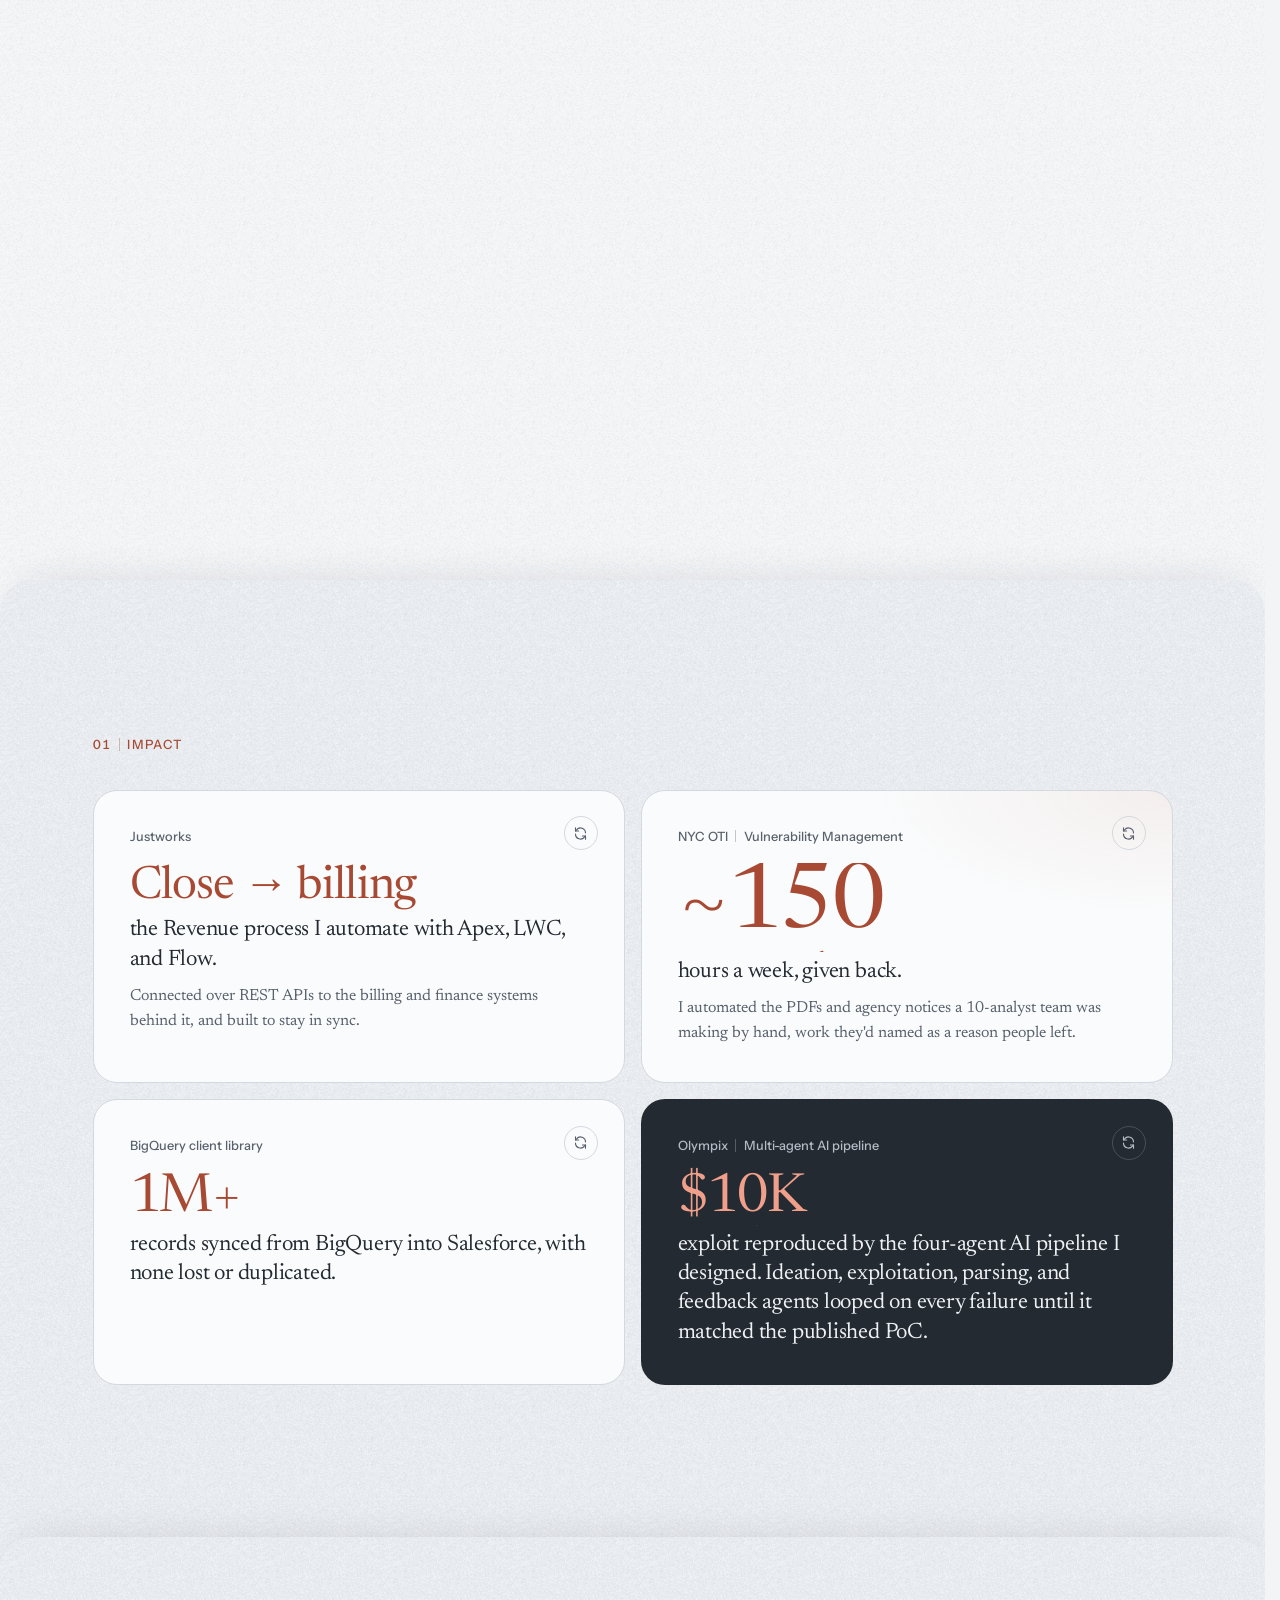
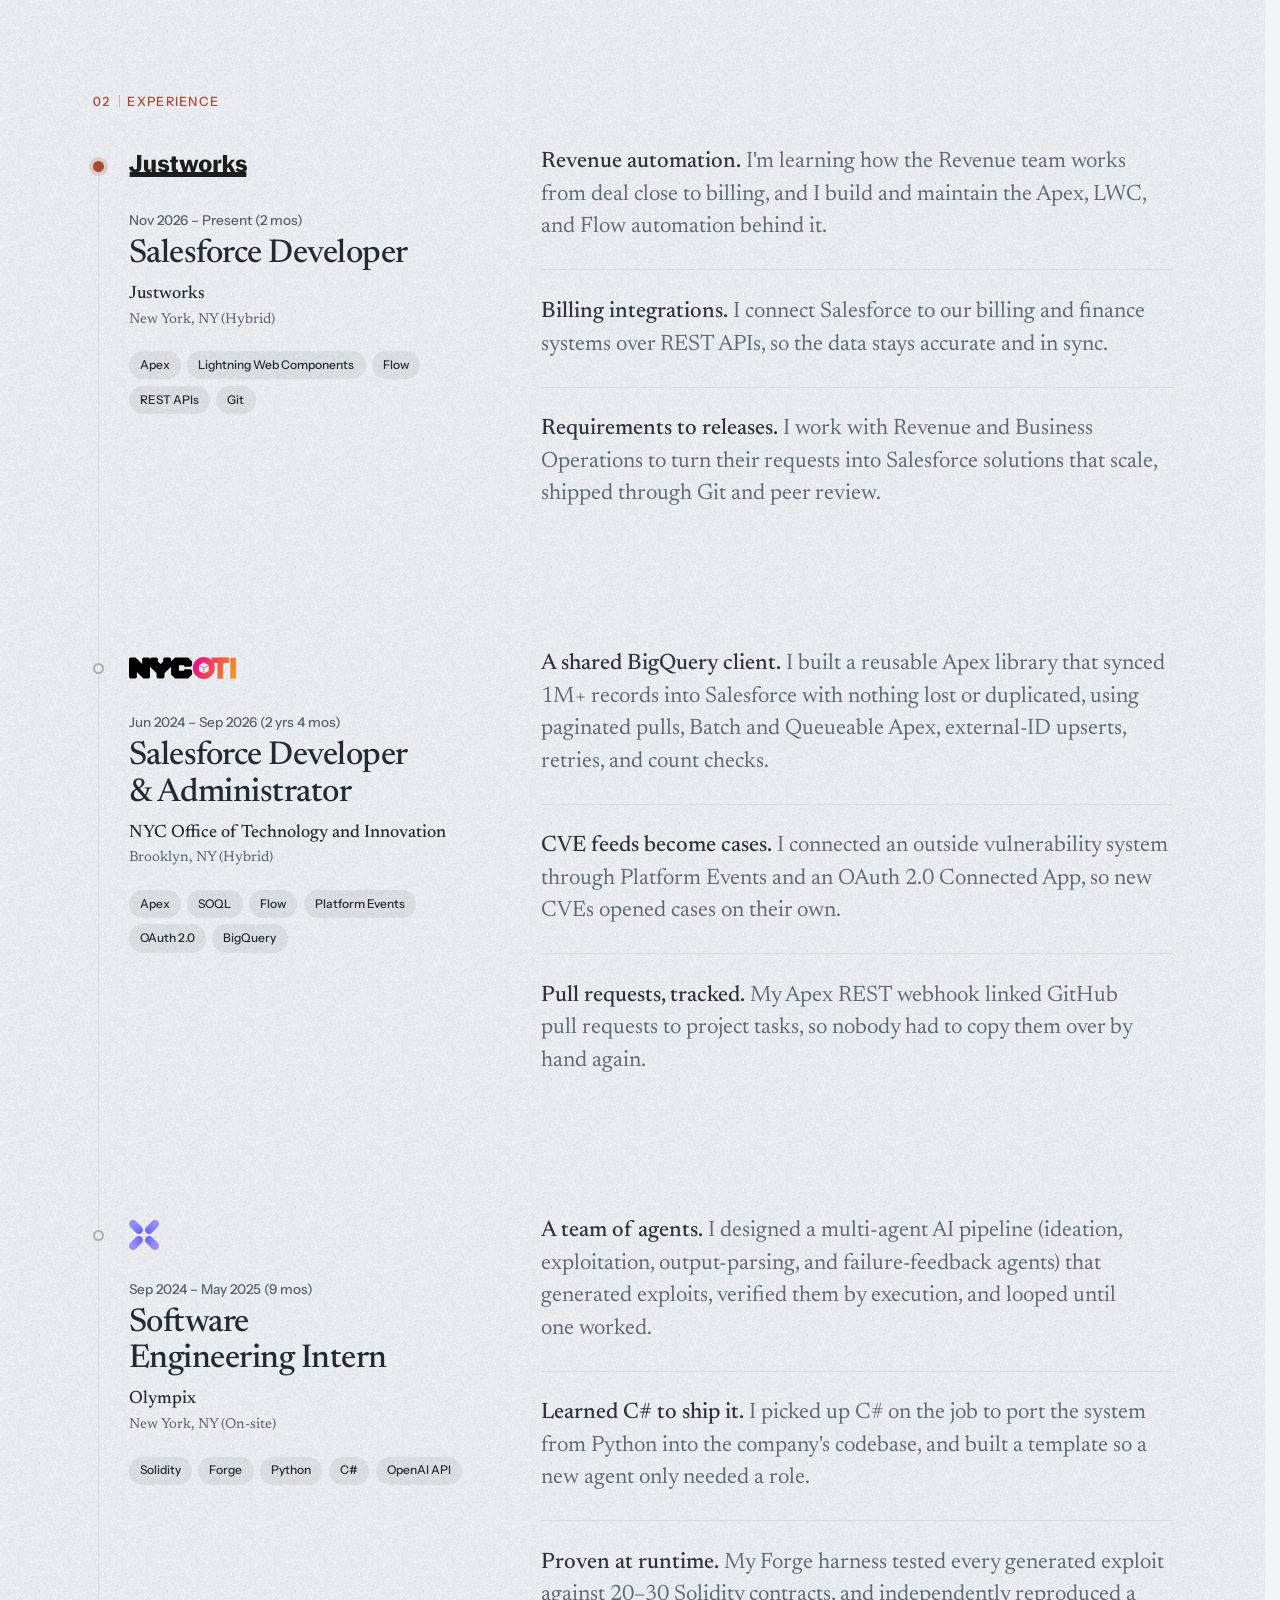
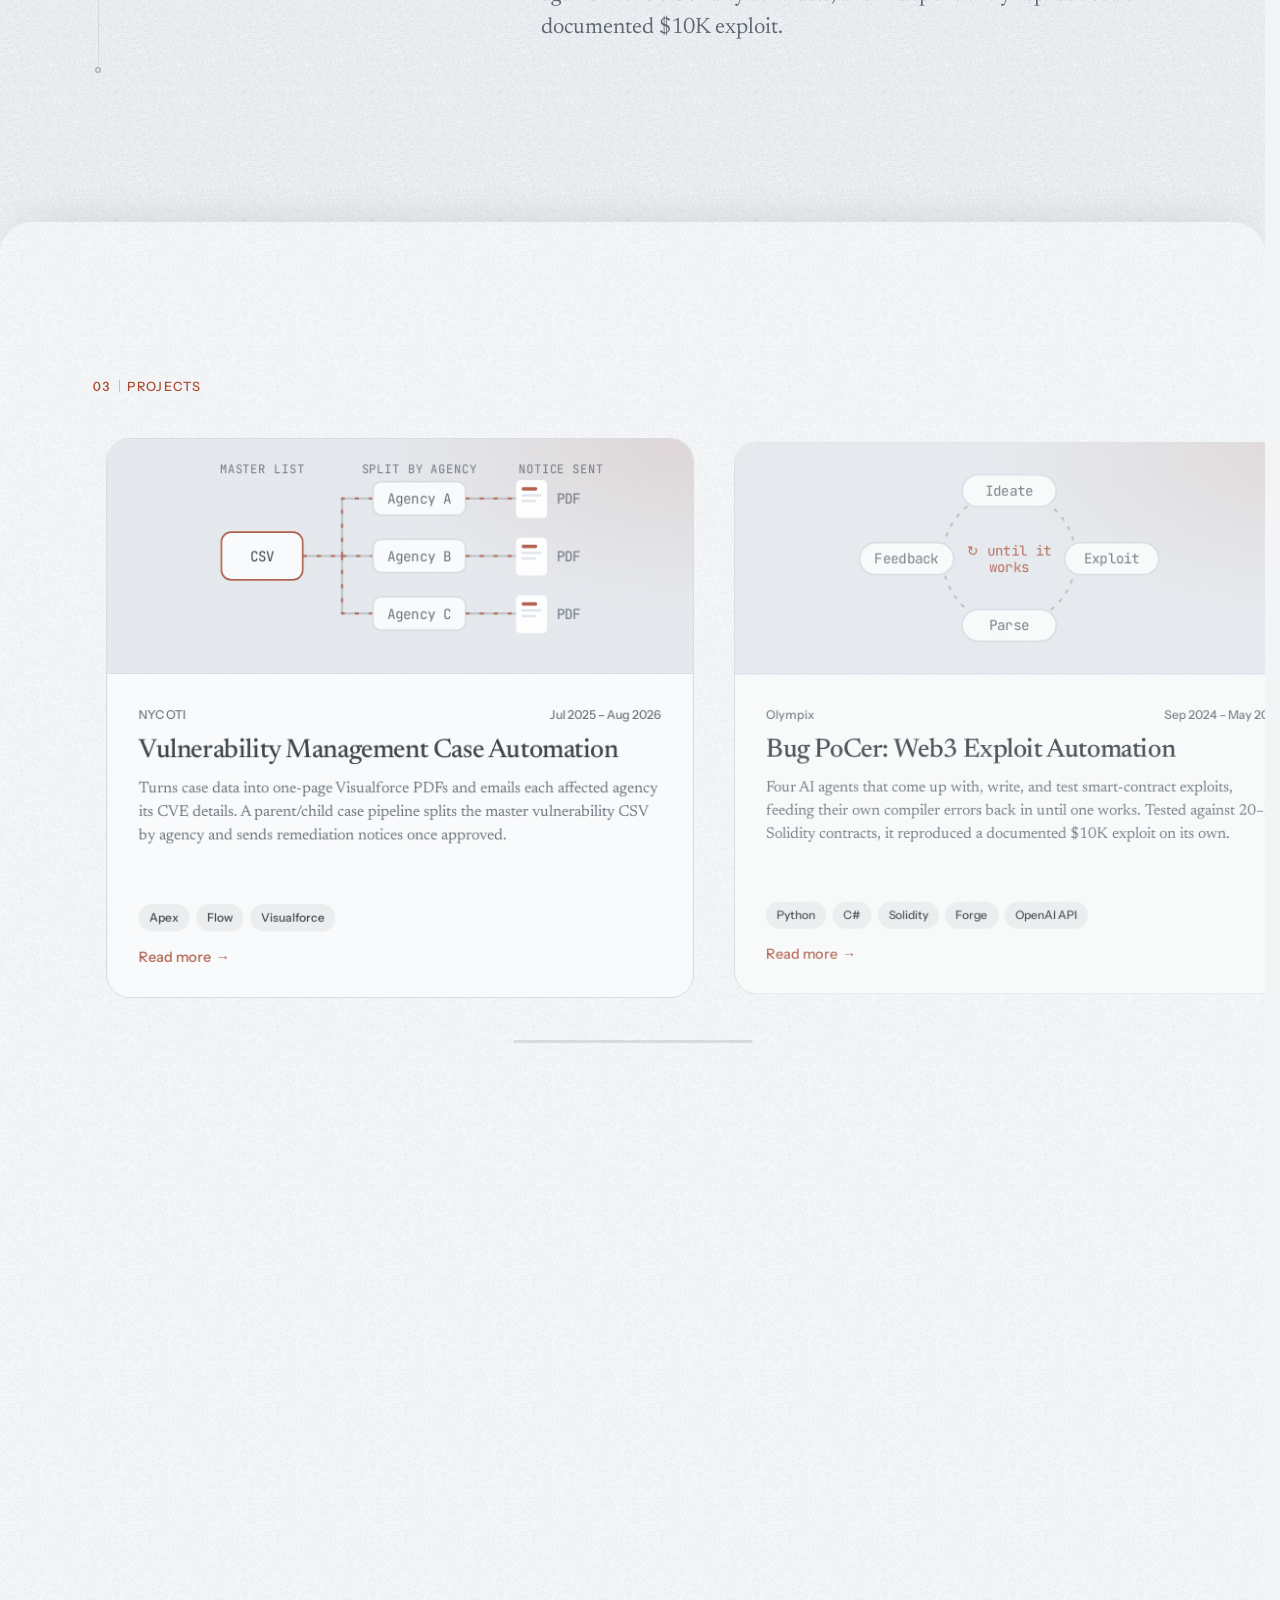
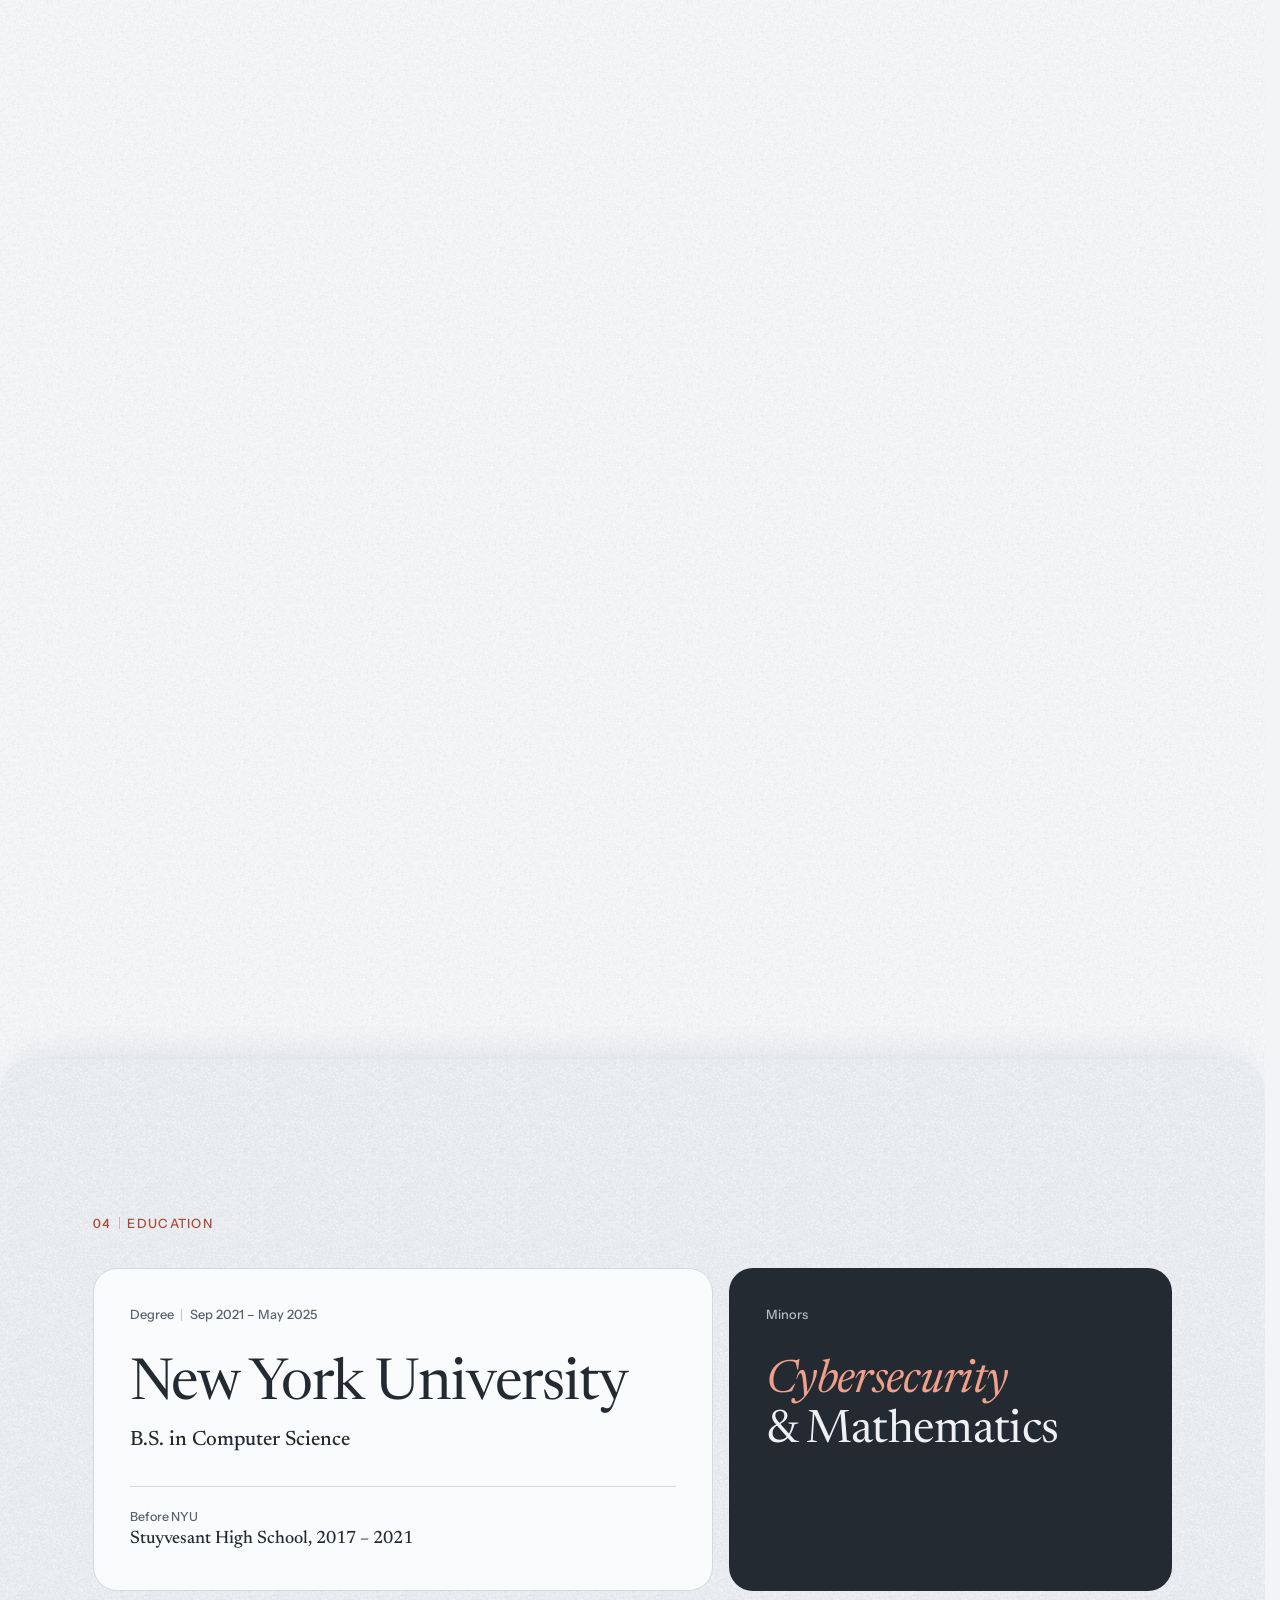
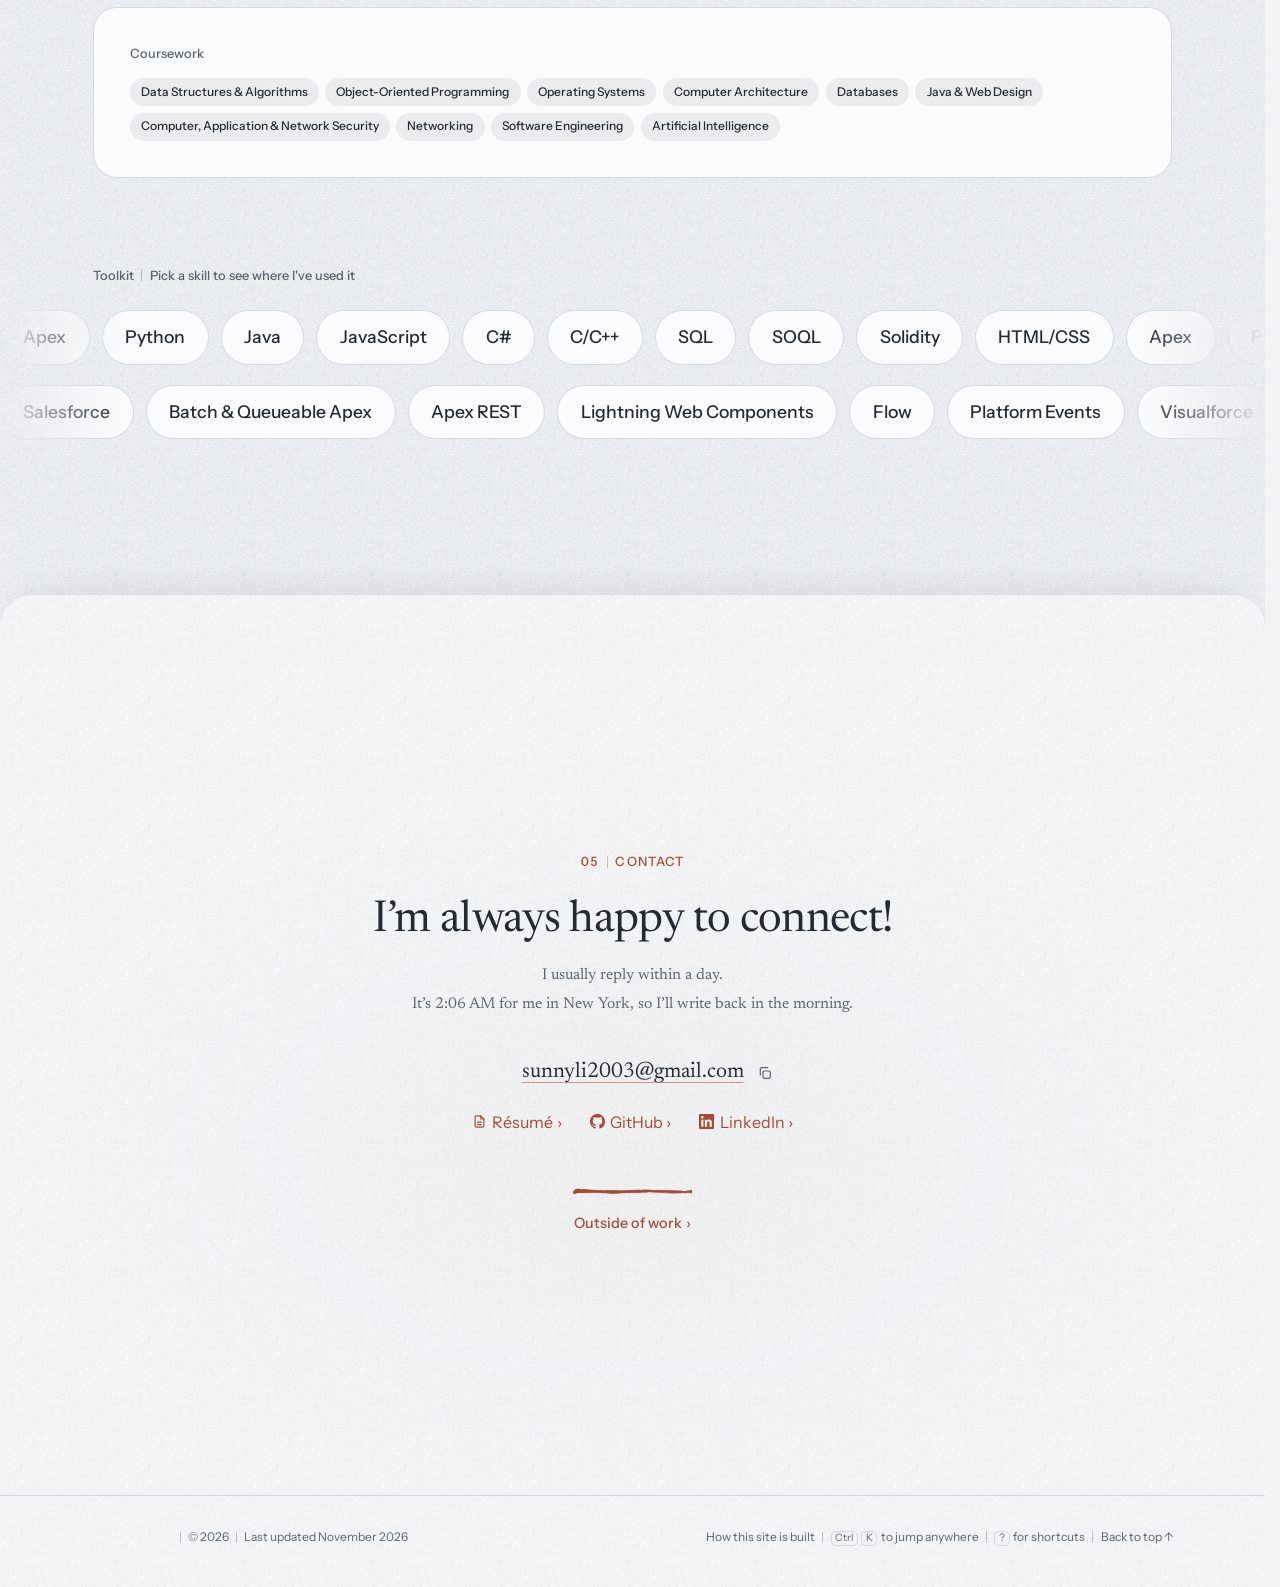
==== commit 557a9b25: "Explain the write-ups' technical terms in plain words, let the résumé be copied as plain text, and f" ====
--- a/index.html
+++ b/index.html
@@ -672,7 +672,7 @@
                 <h3>The problem</h3>
                 <p>Each of the 10 analysts on the vulnerability management team spent about 15 hours a week making PDF notices and emailing agencies by hand. The team named that work as one of the reasons people left.</p>
                 <h3>What I built</h3>
-                <p>Apex and Flow automation that turns case data into a one-page Visualforce PDF, attaches it to the case, and emails each affected agency its CVE details. Alongside it, a parent/child case pipeline that splits the master vulnerability CSV into agency-scoped files, attaches each one to its child case when the parent is approved, and sends remediation notices to the people who need them.</p>
+                <p><span class="gloss" data-tip="Salesforce’s own programming language, for the logic that runs on its servers.">Apex</span> and <span class="gloss" data-tip="Salesforce’s drag-and-drop tool for automating steps without writing code.">Flow</span> automation that turns case data into a one-page <span class="gloss" data-tip="Salesforce’s way of building custom pages, used here to lay out the PDF.">Visualforce</span> PDF, attaches it to the case, and emails each affected agency its <span class="gloss" data-tip="A public ID for a known security flaw, so everyone is talking about the same one.">CVE</span> details. Alongside it, a <span class="gloss" data-tip="In Salesforce, a case is a tracked piece of work. One parent case holds the whole list, with a child case under it for each agency.">parent/child case</span> pipeline that splits the master vulnerability CSV into agency-scoped files, attaches each one to its child case when the parent is approved, and sends remediation notices to the people who need them.</p>
                 <h3>The result</h3>
                 <p>About 150 hours a week given back across the team, roughly 15 per analyst.</p>
             <ul class="chips" aria-label="Technologies"><li>Apex</li><li>Flow</li><li>Visualforce</li><li>Salesforce</li></ul>
@@ -698,9 +698,9 @@
                 <div><dt>Result</dt><dd>Reproduced a documented $10K exploit</dd></div>
             </dl>
                 <h3>The goal</h3>
-                <p>Automate the slow, manual part of smart-contract audits: writing a working proof-of-concept exploit for a suspected bug.</p>
+                <p>Automate the slow, manual part of <span class="gloss" data-tip="A program that runs on a blockchain and often holds money, so a bug in one can be costly.">smart-contract</span> audits: writing a working <span class="gloss" data-tip="Code that actually triggers the bug, proving it’s real rather than suspected.">proof-of-concept</span> exploit for a suspected bug.</p>
                 <h3>What I built</h3>
-                <p>A multi-agent AI pipeline I designed, with ideation, exploitation, output-parsing, and failure-feedback agents run by a status-driven orchestration loop. When an attempt failed, compiler errors and static-analyzer output were fed back into the next one. I learned C# on the job to port the system from Python into the company's codebase, and built an agent template so a new agent only needed a role. A Forge harness tested every generated exploit at runtime against a corpus of 20–30 Solidity contracts.</p>
+                <p>A <span class="gloss" data-tip="Several AI models, each prompted for one job, passing work to one another.">multi-agent</span> AI pipeline I designed, with ideation, exploitation, output-parsing, and failure-feedback agents run by a status-driven orchestration loop. When an attempt failed, compiler errors and <span class="gloss" data-tip="A tool that reads code for likely bugs without running it.">static-analyzer</span> output were fed back into the next one. I learned C# on the job to port the system from Python into the company's codebase, and built an agent template so a new agent only needed a role. A <span class="gloss" data-tip="A tool for compiling and testing smart contracts. Here it ran each exploit to check it really worked.">Forge</span> harness tested every generated exploit at runtime against a corpus of 20–30 <span class="gloss" data-tip="The language most smart contracts are written in.">Solidity</span> contracts.</p>
                 <h3>The result</h3>
                 <p>The pipeline independently reproduced a documented exploit behind a $10K loss, confirmed against the published proof of concept.</p>
             <ul class="chips" aria-label="Technologies"><li>Python</li><li>C#</li><li>Solidity</li><li>Forge</li><li>OpenAI API</li></ul>
@@ -728,7 +728,7 @@
                 <h3>The project</h3>
                 <p>A collaborative editorial platform for managing manuscripts through review, built as a team at NYU.</p>
                 <h3>What I built</h3>
-                <p>The dashboard: it fetches each manuscript's valid actions from the backend workflow API, shows only the ones the viewer's role (editor, author, or referee) allows, and sends transitions through an Axios client with inline error handling. I also built the login flow and landing page, with Jest and React Testing Library component tests, shipped through a branch-and-merge workflow to a deployed Heroku app.</p>
+                <p>The dashboard: it fetches each manuscript's valid actions from the backend <span class="gloss" data-tip="How the page talks to the server. Here, the server says which steps each manuscript can take next.">workflow API</span>, shows only the ones the viewer's role (editor, author, or referee) allows, and sends transitions through an <span class="gloss" data-tip="A small library web pages use to send requests to a server.">Axios</span> client with inline error handling. I also built the login flow and landing page, with <span class="gloss" data-tip="A tool that runs automated tests on JavaScript code.">Jest</span> and <span class="gloss" data-tip="Tests each part of the page the way a person uses it: clicking, typing, and reading what shows.">React Testing Library</span> component tests, shipped through a <span class="gloss" data-tip="Each change is made on its own copy of the code, then reviewed and merged in.">branch-and-merge</span> workflow to a deployed <span class="gloss" data-tip="A service that hosts web apps on the internet.">Heroku</span> app.</p>
             <ul class="chips" aria-label="Technologies"><li>React</li><li>Jest</li><li>React Testing Library</li><li>Axios</li><li>Flask API</li><li>Heroku</li></ul>
         </div>
     </dialog>
--- a/assets/css/styles.css
+++ b/assets/css/styles.css
@@ -689,6 +689,24 @@
     padding-bottom: calc(4.5rem + var(--toolbar-room));
 }
 
+/* An intro too tall to pin (the smallest phones, and phones turned sideways; main.js sets .intro-tall): it scrolls
+   like the rest of the page, starting just under the top bar, and the about paragraph comes up after it like any other
+   section rather than over it. Nothing in it fades or shrinks as it scrolls away. */
+.motion.intro-tall .hero { height: auto; }
+
+.motion.intro-tall .hero-sticky {
+    position: relative;
+    height: auto;
+    min-height: 100vh;
+    min-height: 100svh;
+    align-items: flex-start;
+    padding-bottom: calc(var(--overlap) + 2.5rem);
+}
+
+.motion.intro-tall :is(.hero-copy, .hero-photo-wrap, .aurora) { --p: 0; }
+.motion.intro-tall .hero + .rise { margin-top: calc(-1 * var(--overlap)); border-top: var(--overlap) solid transparent; }
+.intro-tall .scroll-cue { display: none; }
+
 .aurora {
     position: absolute;
     inset: 0;
@@ -974,6 +992,10 @@
     .hero-quote .more-btn { margin-top: 0.15rem; font-size: 0.8rem; }
 }
 
+/* Where the intro scrolls instead of being pinned (.intro-tall), the page brings the story into view as it opens (see
+   main.js), so it can take a screen's height under the top bar, as far as the intro's own height allows */
+.intro-tall .tale { max-height: min(calc(100svh - var(--nav-h) - var(--safe-top) - 2rem), 100%); }
+
 .motion .hero-photo-wrap {
     transform: translate3d(0, calc(var(--p, 0) * -40px), 0) scale(calc(1 + var(--p, 0) * 0.35));
     opacity: calc(1 - var(--p, 0) * 1.6);
@@ -1213,6 +1235,12 @@
 }
 
 .story-text p + p { margin-top: 0.8em; }
+
+/* Phones turned sideways: the paragraph spreads across the wider screen and steps down a size, so it fits the
+   shorter one */
+@media (orientation: landscape) and (max-height: 500px) {
+    .story-text { max-width: 34em; font-size: clamp(1.05rem, 5.6vh, 1.4rem); }
+}
 
 .story .hl { font-style: italic; color: var(--story-hl); }
 
@@ -2336,6 +2364,14 @@
 
 .card-more:hover .chev { transform: translateX(3px); }
 
+/* Touch screens: the small text links and buttons take taps a little beyond what they show, so a fingertip finds
+   them. The extra stops short of their neighbors, so one never takes another's tap. */
+@media (pointer: coarse) {
+    :is(.link, .more-btn, .card-more, .earlier a) { position: relative; }
+    :is(.link, .more-btn, .card-more)::before { content: ''; position: absolute; inset: -7px -6px; }
+    .earlier a::before { content: ''; position: absolute; inset: -6px -4px; }
+}
+
 .panel {
     position: fixed;
     inset: 0 0 0 auto;
@@ -2368,7 +2404,98 @@
 
 html:has(.panel[open]) { overflow: hidden; }
 
-.panel-inner { padding: clamp(1.4rem, 4vw, 2.5rem); padding-bottom: calc(clamp(1.4rem, 4vw, 2.5rem) + var(--safe-bottom)); }
+.panel-inner {
+    padding: clamp(1.4rem, 4vw, 2.5rem);
+    padding-right: max(clamp(1.4rem, 4vw, 2.5rem), env(safe-area-inset-right, 0px)); /* clear of an iPhone's notch on its side */
+    padding-bottom: calc(clamp(1.4rem, 4vw, 2.5rem) + var(--safe-bottom));
+}
+
+/* Plain-language hints on technical terms in the write-ups (see main.js): the term keeps the sentence's look with a
+   dotted underline, and its hint sits above it (below it near the top of the write-up) in a small card whose arrow
+   points at the term, however far the card is nudged to stay inside the write-up. */
+.gloss { position: relative; }
+
+.gloss-btn {
+    display: inline;
+    padding: 0;
+    border: 0;
+    background: none;
+    color: inherit;
+    font: inherit;
+    letter-spacing: inherit;
+    text-align: inherit;
+    text-decoration: underline dotted rgba(var(--accent-rgb), 0.75);
+    text-decoration-thickness: 1.5px;
+    text-underline-offset: 0.22em;
+    cursor: help;
+    -webkit-tap-highlight-color: transparent;
+    transition: color 0.2s, text-decoration-color 0.2s;
+}
+
+.gloss.open .gloss-btn { color: var(--text); text-decoration-style: solid; text-decoration-color: var(--accent); }
+.gloss-btn:focus-visible { outline: 2px solid var(--accent); outline-offset: 2px; border-radius: 3px; }
+
+@media (hover: hover) {
+    .gloss-btn:hover { color: var(--text); text-decoration-color: var(--accent); }
+}
+
+.gloss-tip {
+    position: absolute;
+    left: 50%;
+    bottom: calc(100% + 10px);
+    z-index: 3;
+    display: block;
+    width: max-content;
+    max-width: min(17.5rem, calc(100vw - 3rem));
+    padding: 0.6rem 0.8rem 0.65rem;
+    border: 1px solid var(--line);
+    border-radius: 12px;
+    background: rgb(var(--bg-rgb));
+    box-shadow: 0 14px 34px -14px rgba(0, 0, 0, 0.45);
+    color: var(--text-2);
+    font: 400 0.84rem/1.45 var(--font);
+    letter-spacing: 0;
+    text-align: left;
+    text-indent: 0;
+    white-space: normal;
+    translate: calc(-50% + var(--shift, 0px)) 0;
+}
+
+.gloss-tip.below { top: calc(100% + 10px); bottom: auto; }
+
+.gloss-tip::after {
+    content: '';
+    position: absolute;
+    left: calc(50% - var(--shift, 0px));
+    top: 100%;
+    width: 9px;
+    height: 9px;
+    border: solid var(--line);
+    border-width: 0 1px 1px 0;
+    background: rgb(var(--bg-rgb));
+    translate: -50% -50%;
+    rotate: 45deg;
+}
+
+.gloss-tip.below::after { top: 0; rotate: -135deg; }
+
+.gloss-name {
+    display: block;
+    margin-bottom: 0.2rem;
+    color: var(--accent);
+    font-size: 0.68rem;
+    font-weight: 600;
+    letter-spacing: 0.1em;
+    text-transform: uppercase;
+}
+
+.gloss-def { display: block; }
+
+.motion .gloss-tip:not([hidden]) { animation: tipIn 0.22s var(--ease) both; }
+.motion .gloss-tip.below:not([hidden]) { animation-name: tipInBelow; }
+
+@keyframes tipIn { from { opacity: 0; transform: translateY(4px); } }
+@keyframes tipInBelow { from { opacity: 0; transform: translateY(-4px); } }
 
 .panel-top {
     display: flex;
@@ -2520,6 +2647,11 @@
     margin: 1.4rem 0 0.4rem;
     border-radius: 16px;
     box-shadow: 0 0 0 0.75rem var(--surface);
+}
+
+/* On a short screen (a phone turned sideways) it would cover half the write-up, so it scrolls away with the text */
+@media (max-height: 500px) {
+    .panel-art { position: relative; top: auto; }
 }
 
 /* A diagram that has played (a write-up's, or a card's under the mouse) fades its parts together from then on, not
@@ -3902,6 +4034,14 @@
 
     .menu-open body { overflow: hidden; }
 
+    /* Where the links don't all fit (a phone turned sideways), the menu scrolls, starting from the first one */
+    .nav-links {
+        align-items: center;
+        align-items: safe center;
+        overflow-y: auto;
+        overscroll-behavior: contain;
+    }
+
     .nav-links ul { flex-direction: column; gap: 0.25rem; }
 
     .nav-links li {
@@ -3935,6 +4075,13 @@
     .nav-links .nav-resume { display: none; }
     .nav-resume-sm { display: inline-flex; }
     .nav-steps { width: 100%; }
+}
+
+/* Phones turned sideways: the menu's links step down a size so all six fit the short screen */
+@media (max-width: 1060px) and (max-height: 500px) {
+    .nav-links { padding-block: 0.75rem; }
+    .nav-links ul { gap: 0.1rem; }
+    .nav-links a { padding: 0.2rem 0; font-size: 1.5rem; }
 }
 
 @media (max-width: 760px) {
@@ -3951,7 +4098,7 @@
     .py-line { display: block; }
     .hero-quote { --py-room: 1.15rem; }
     .quote-en { margin-top: 0.3rem; font-size: 0.82rem; line-height: 1.35; }
-    .quote-lead { margin-bottom: 0.1rem; font-size: min(0.8rem, 2.95vw); line-height: 1.3; }
+    .quote-lead { margin-bottom: 0.1rem; font-size: clamp(0.69rem, 2.95vw, 0.8rem); line-height: 1.3; }
     .hero-sub { margin-top: 0.9rem; }
     .hero-lede { margin-top: 0.75rem; font-size: 1rem; line-height: 1.5; }
     .hero-actions { gap: 0.9rem 1.25rem; }
@@ -3982,7 +4129,7 @@
     .footer-side { display: contents; }
     .footer-actions > :not(.footer-link) { display: none; }
     .footer-link { order: 1; }
-    .footer-meta { order: 2; flex-basis: 100%; font-size: 0.68rem; line-height: 1.3; }
+    .footer-meta { order: 2; flex-basis: 100%; font-size: 0.75rem; line-height: 1.3; }
     .footer { padding-bottom: calc(13px + var(--safe-bottom)); } /* the two lines centered on the button */
 
     .to-top {
@@ -4110,6 +4257,7 @@
 .motion.contrast .card { opacity: 1; }
 .motion.contrast .marquee { -webkit-mask-image: none; mask-image: none; }
 .contrast .gallery-dot::before { background: var(--text-2); }
+.contrast .gloss-btn { text-decoration-color: currentColor; }
 .contrast :is(.nav-links a, .theme-btn, .motion-btn, .contrast-btn, .panel-close, .panel-link, .sample-btn, .jr-role, .gallery-arrow, .r-btn) { border-color: var(--line); }
 
 /* Windows high contrast: the drawn lines and indicators use the system's colors */
